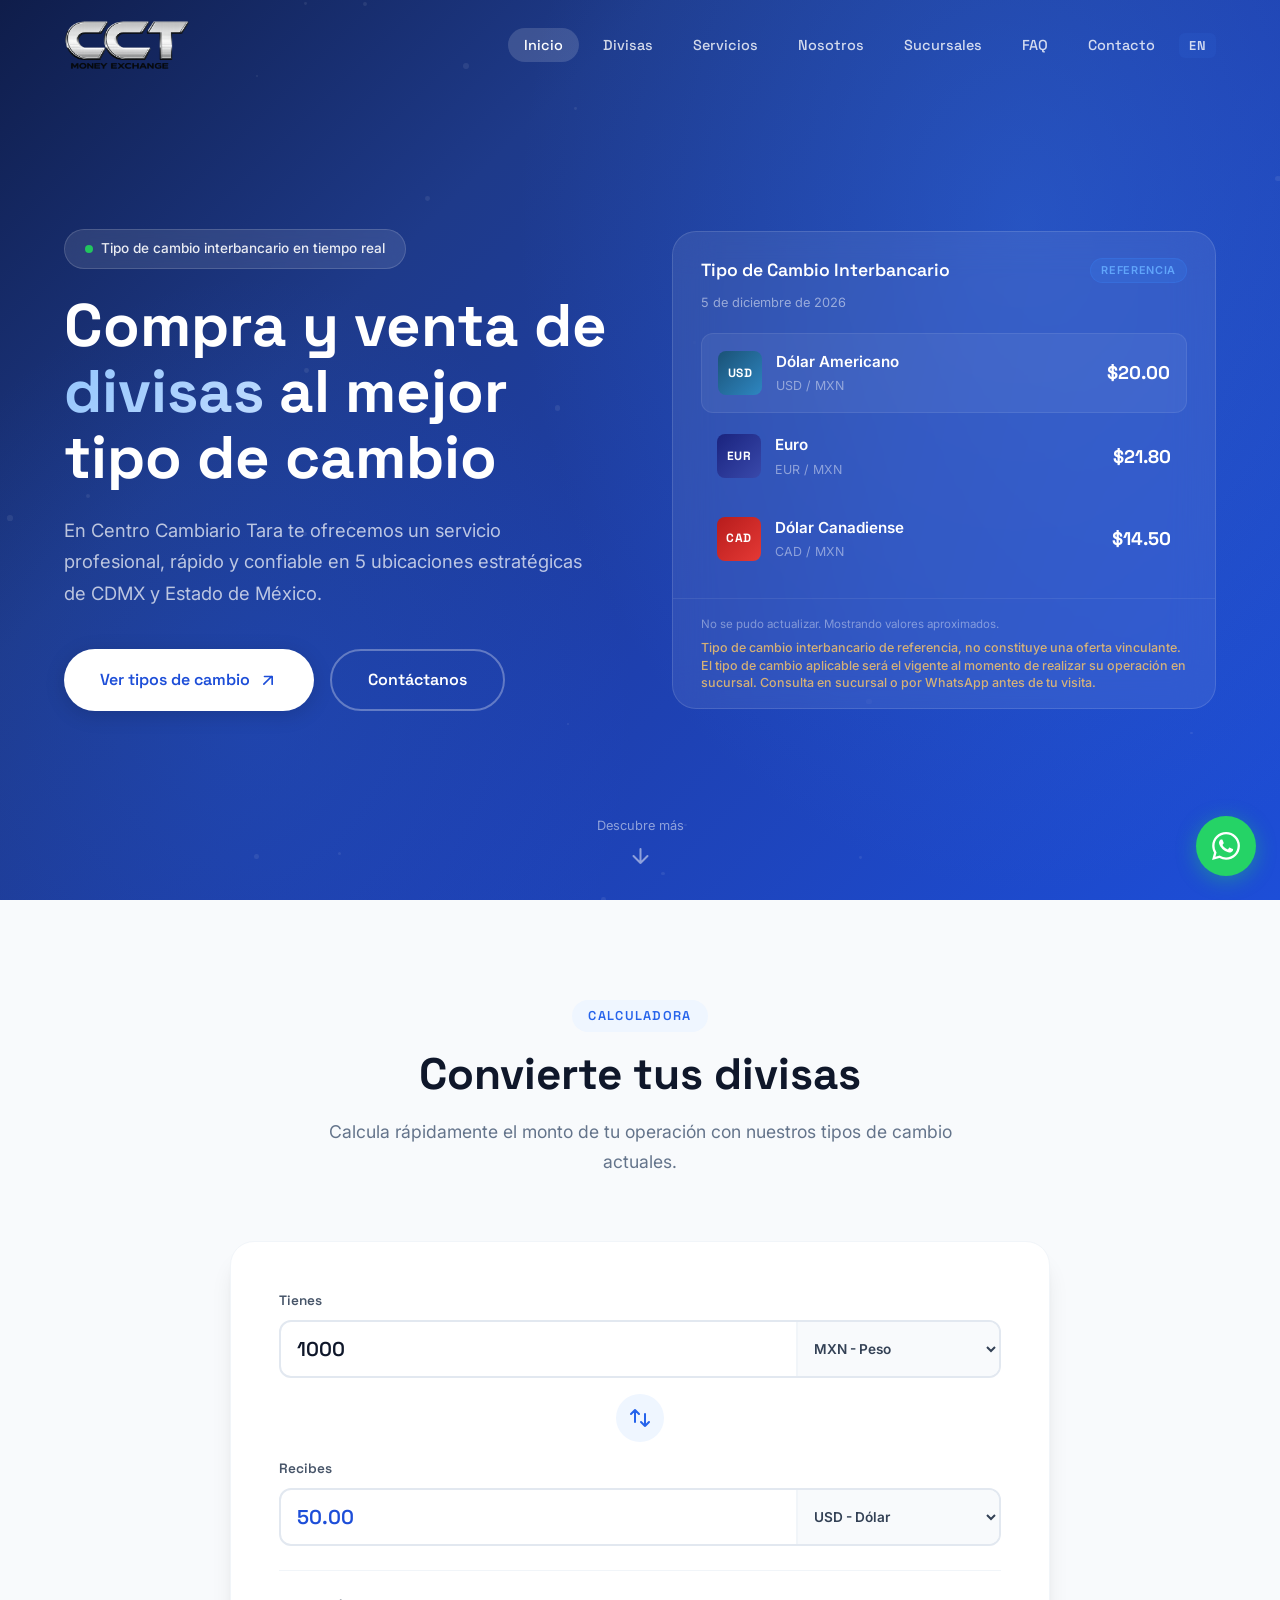
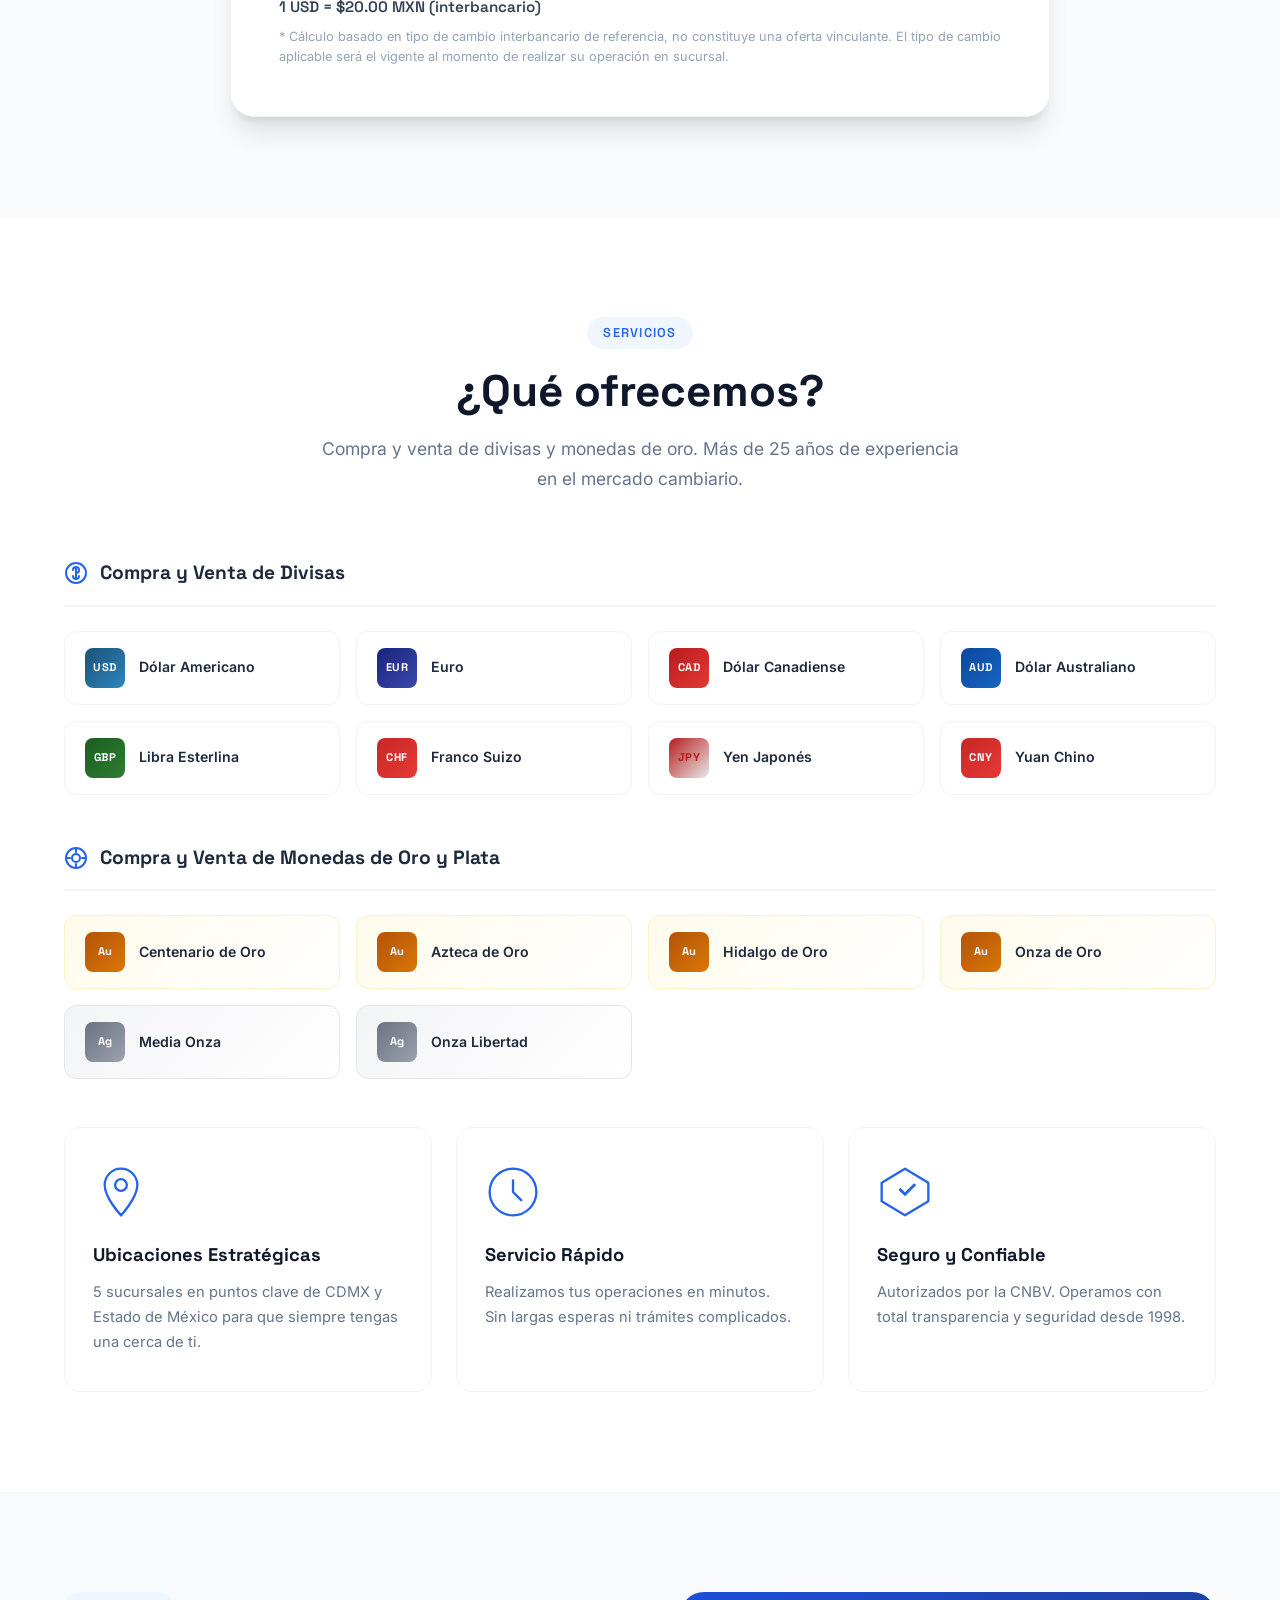
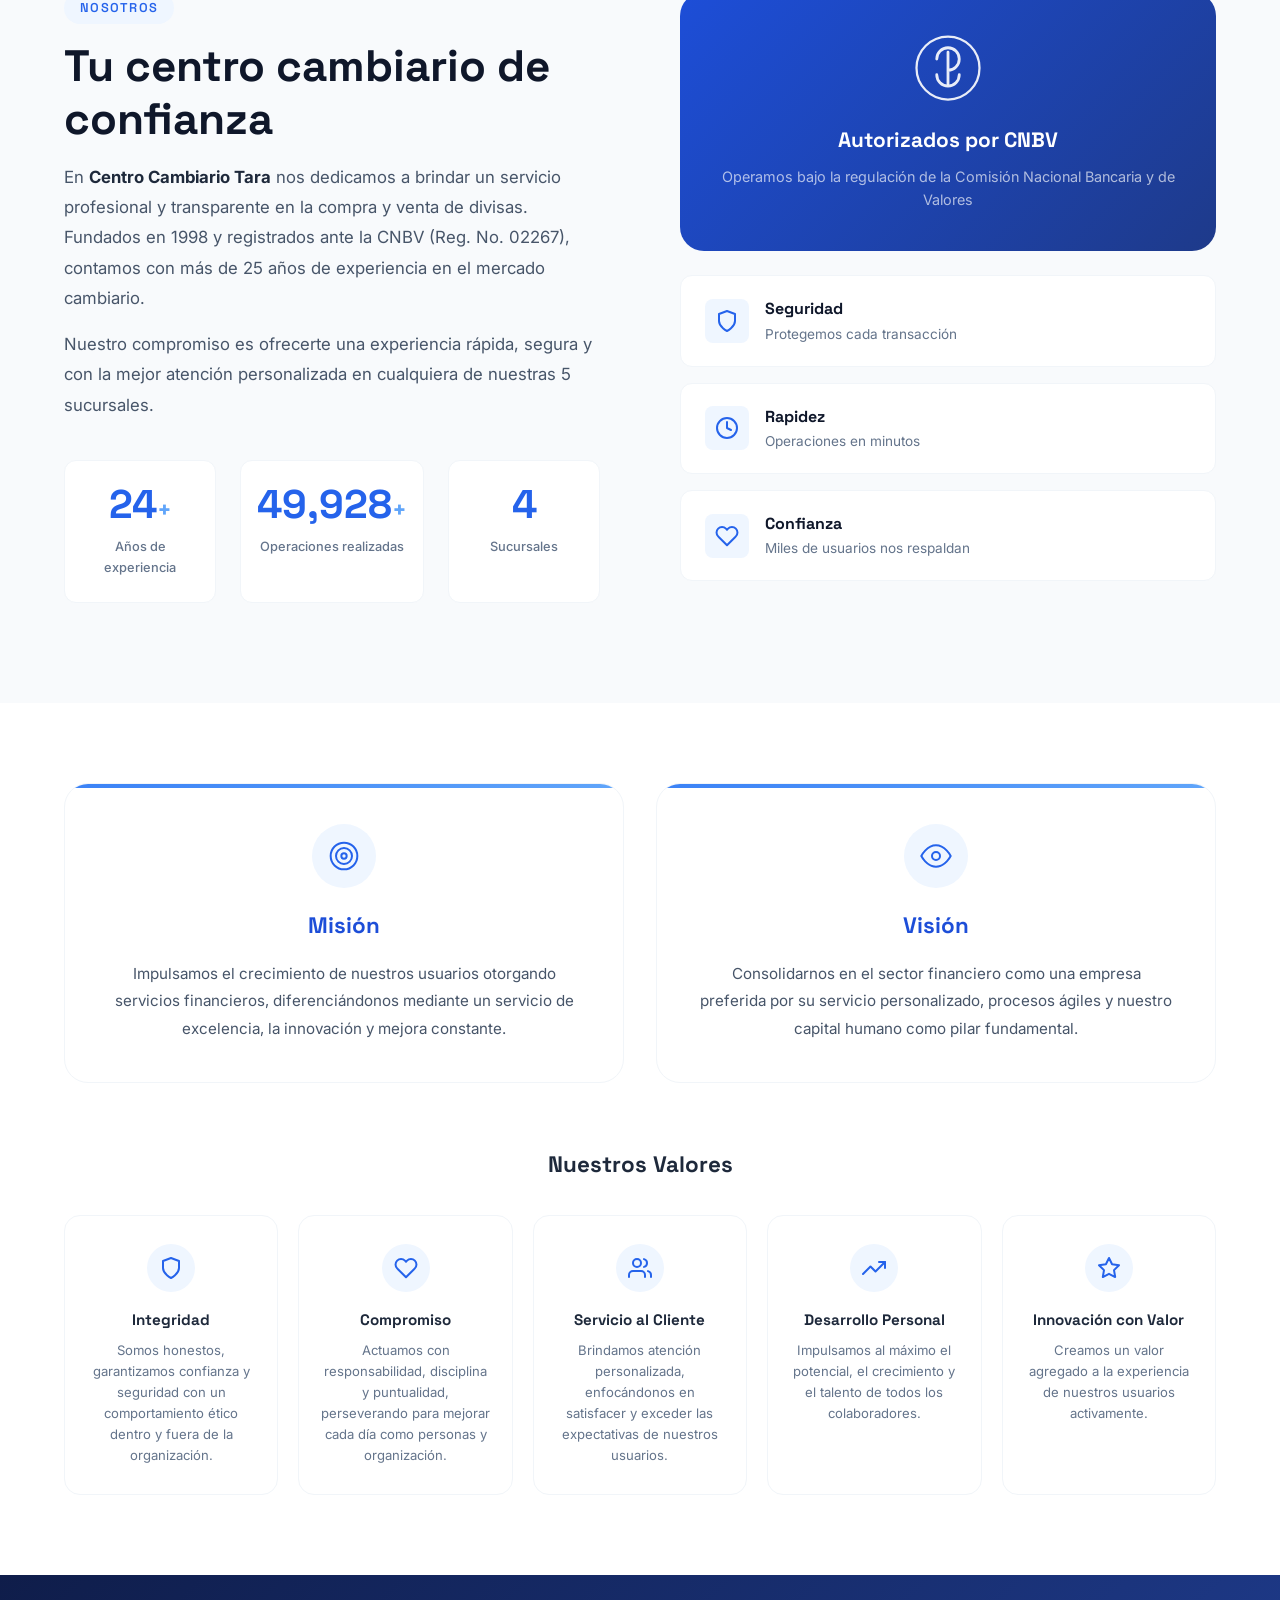
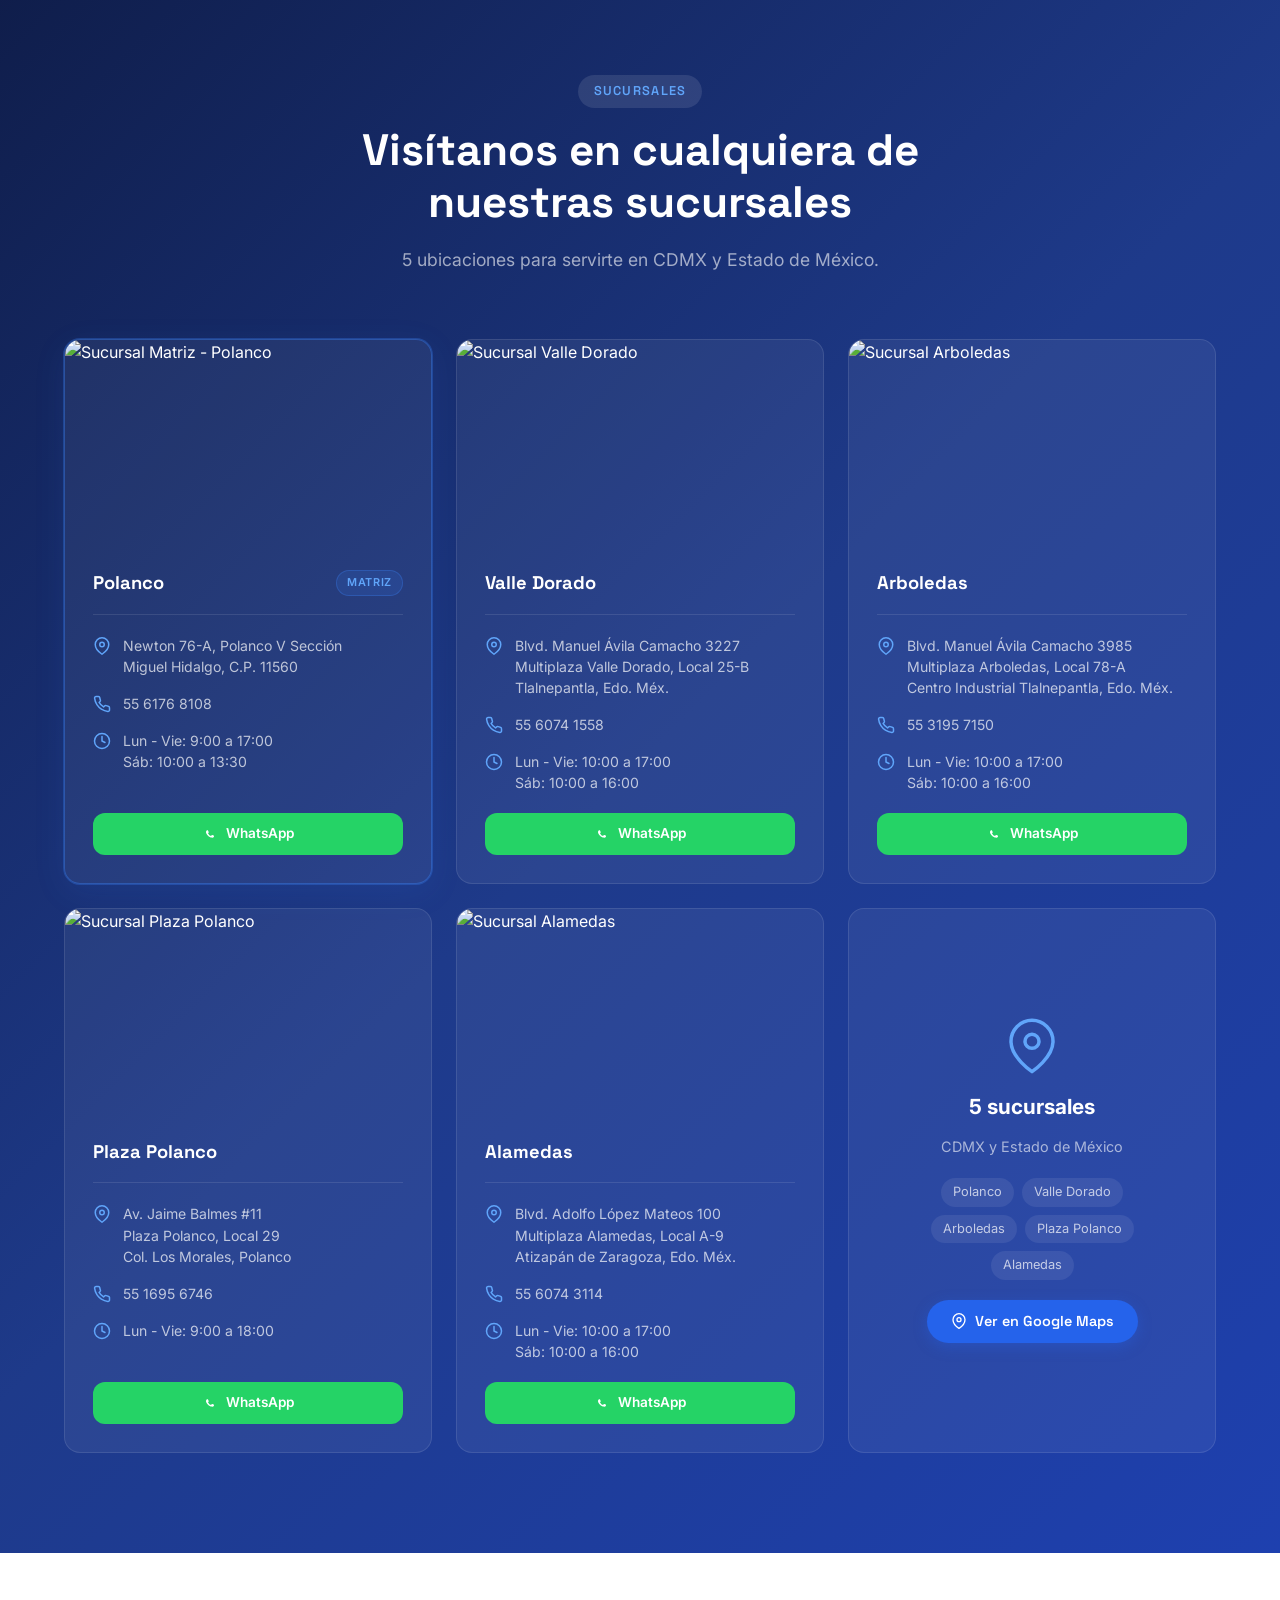
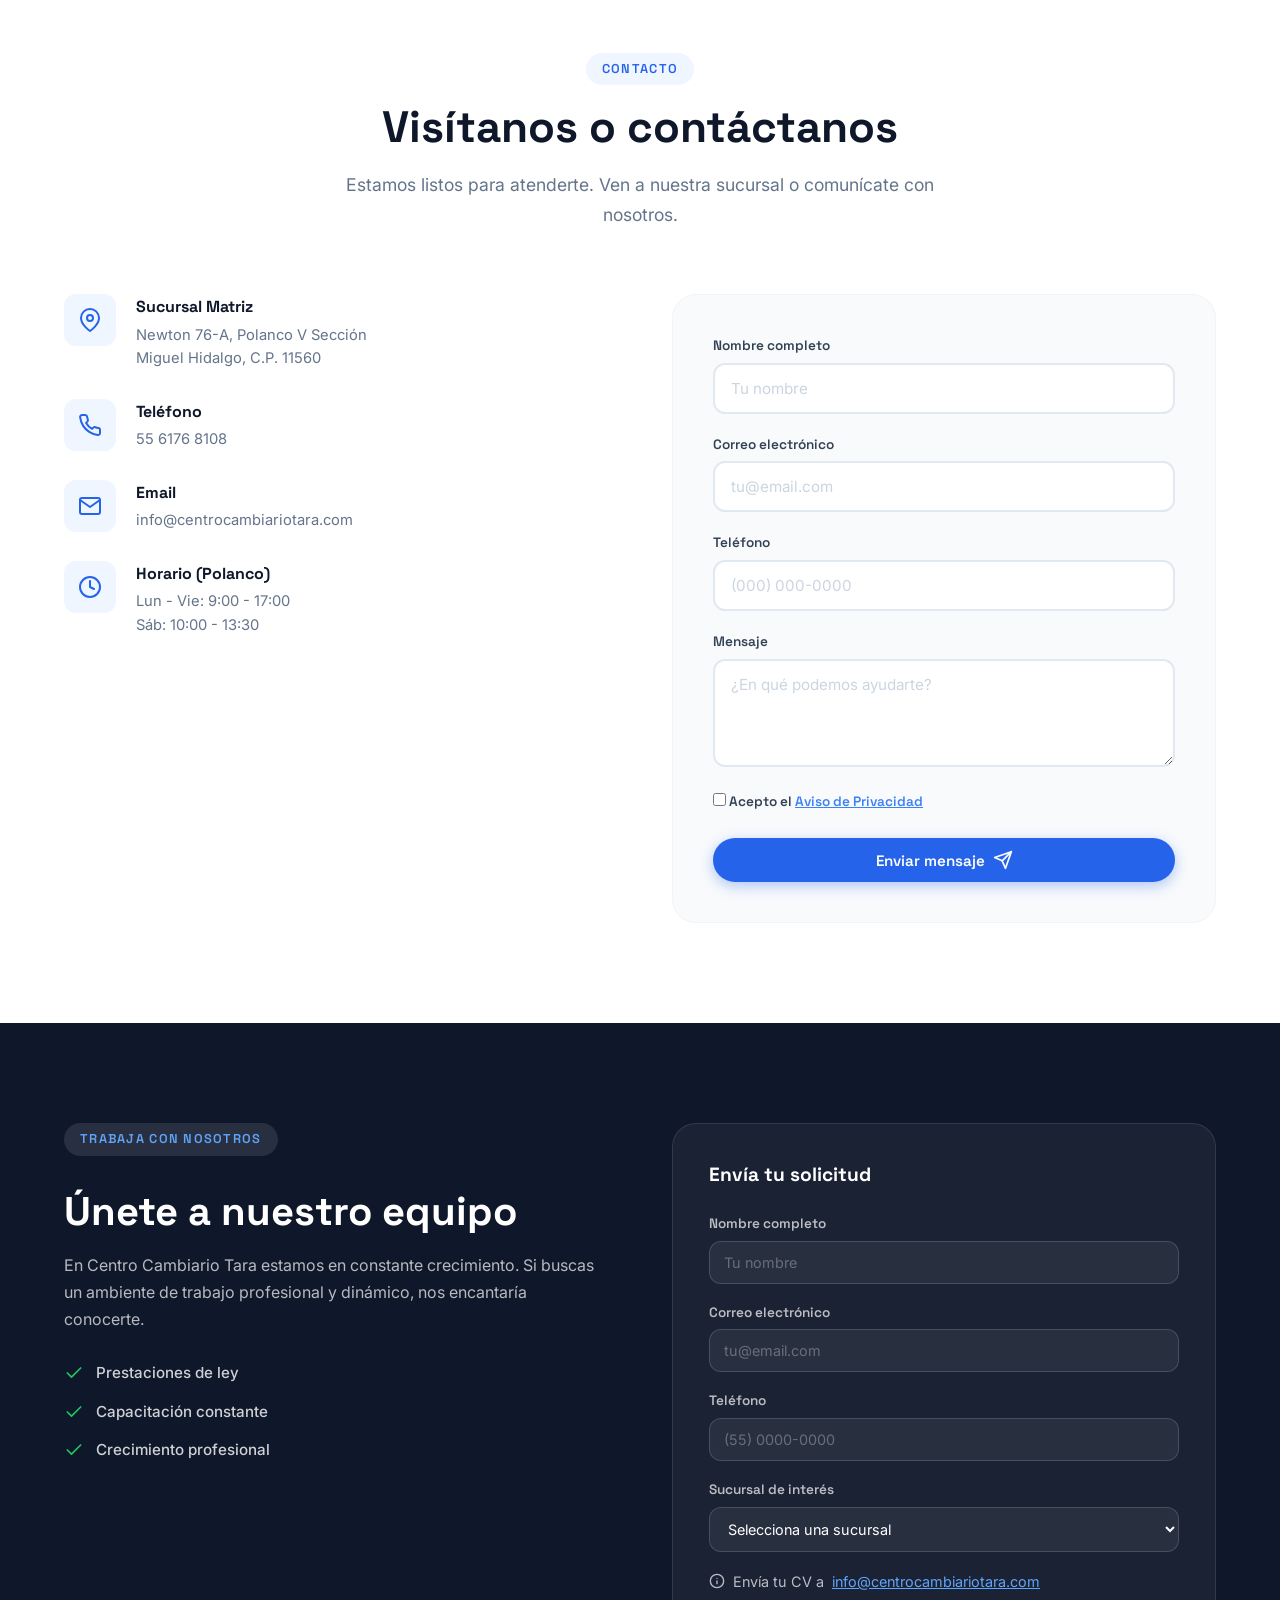
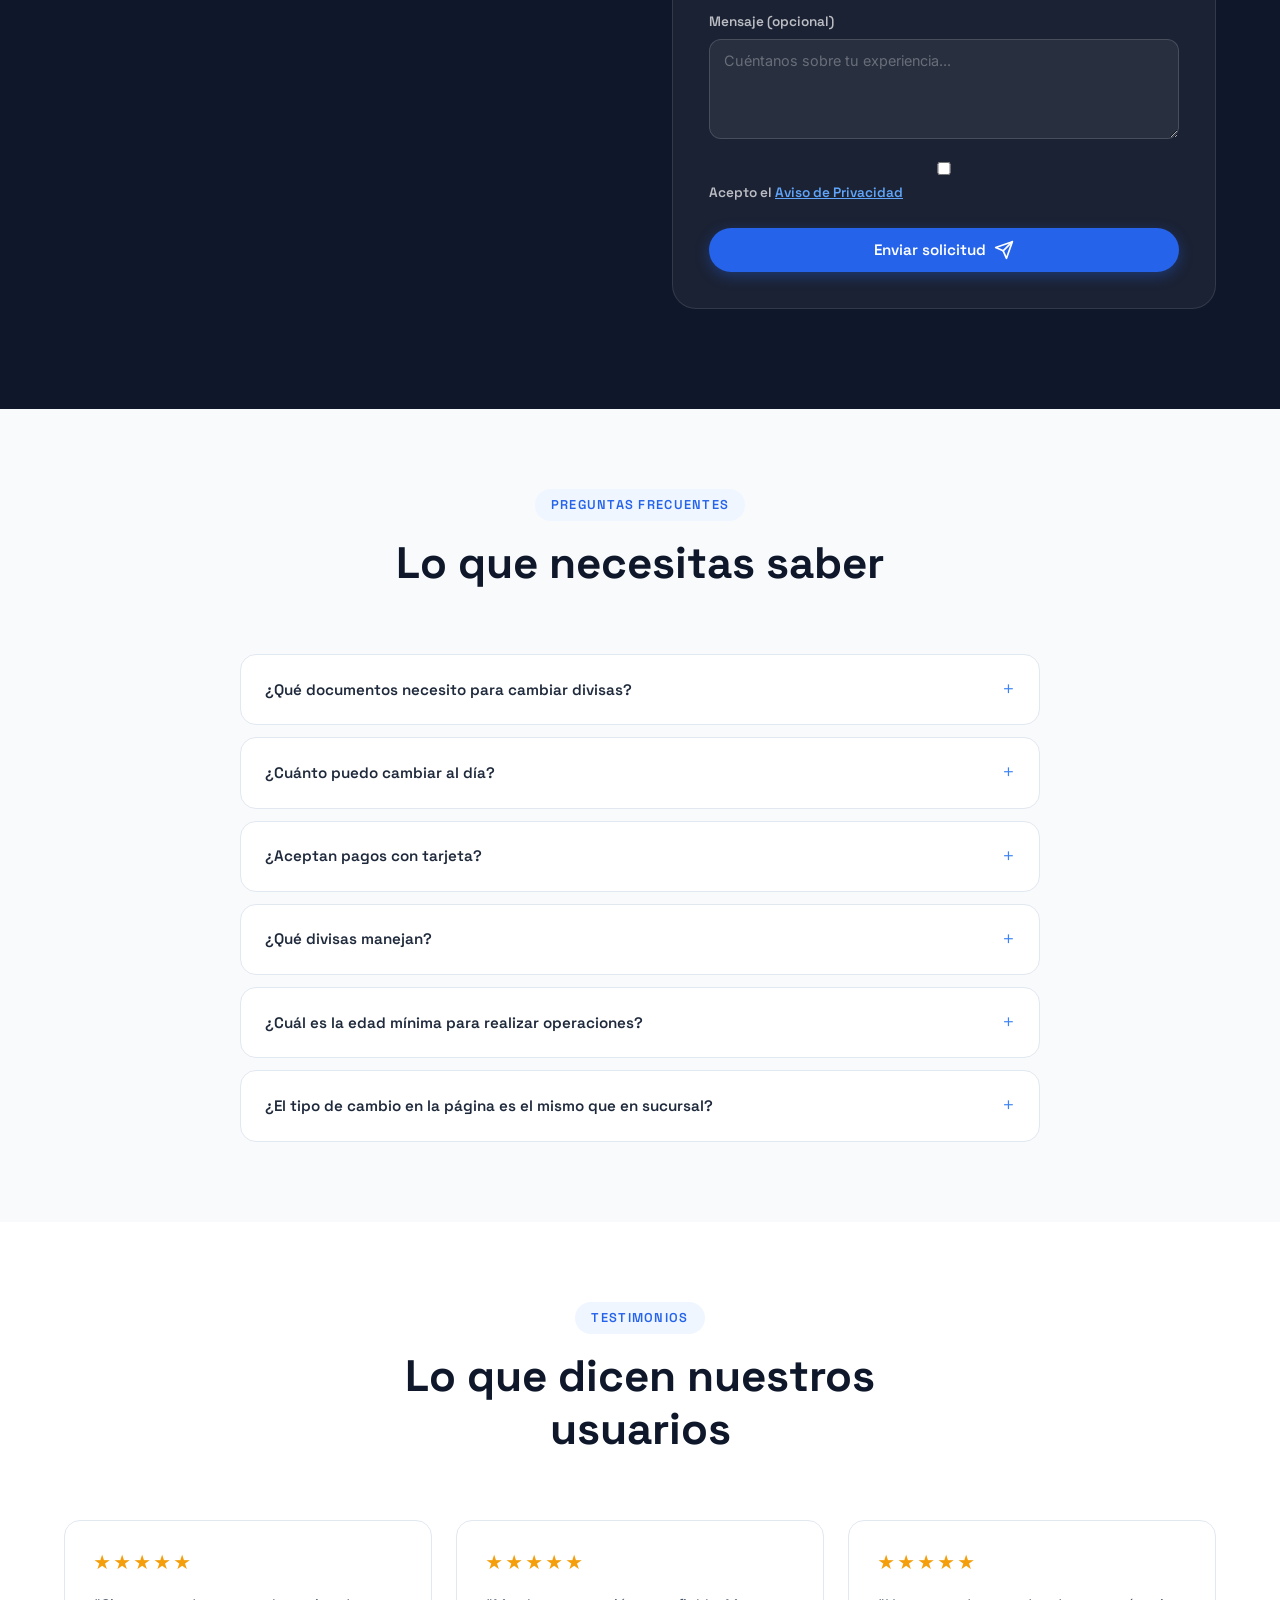
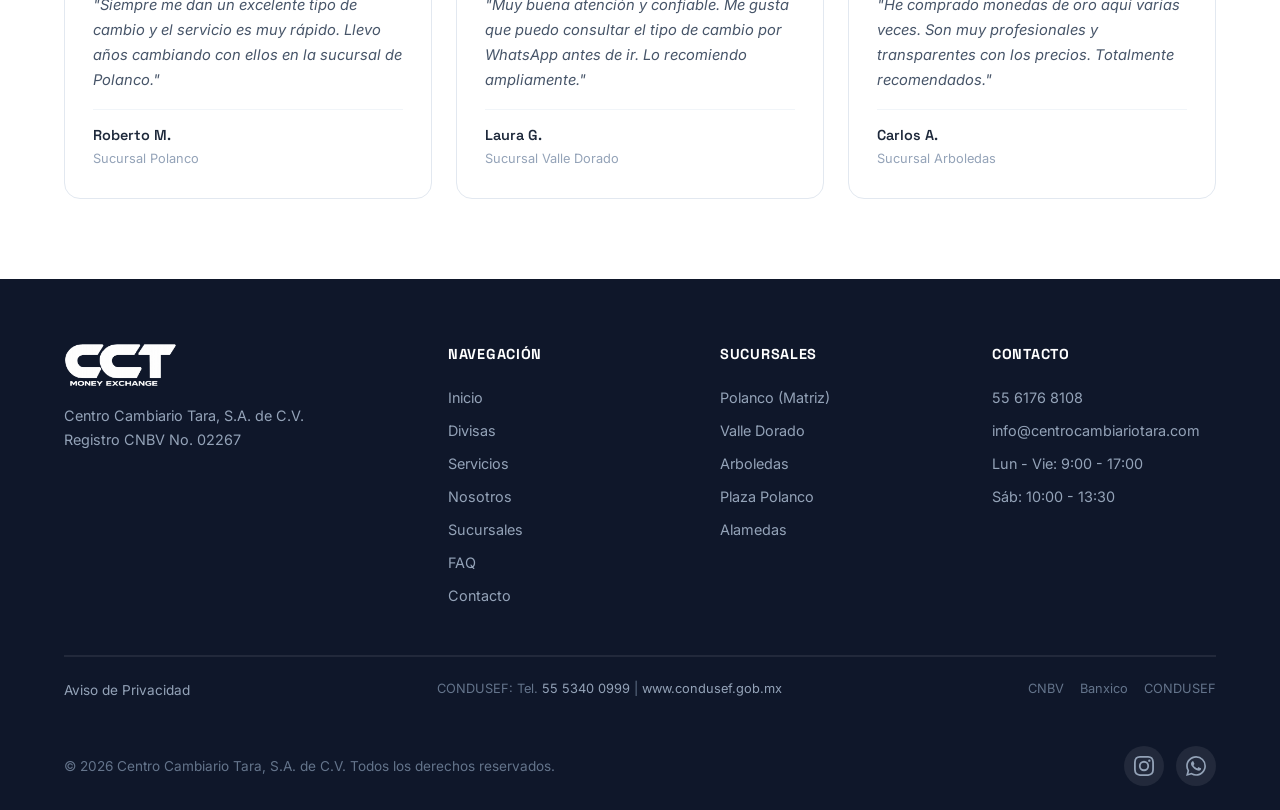
==== index.html @ af0f48fd "Add branch photos to sucursales cards - Add image slot at top of each branch card with hover zoom ef" ====
<!DOCTYPE html>
<html lang="es">
<head>
    <meta charset="UTF-8">
    <meta name="viewport" content="width=device-width, initial-scale=1.0">
    <title>Centro Cambiario Tara | Compra y Venta de Divisas</title>
    <meta name="description" content="Centro Cambiario Tara - Compra y venta de divisas, monedas de oro y plata. 5 sucursales en CDMX y Edo. Méx. Registro CNBV No. 02267.">
    <meta property="og:title" content="Centro Cambiario Tara | Compra y Venta de Divisas">
    <meta property="og:description" content="Tu centro de confianza para compra y venta de divisas, monedas de oro y plata. 5 sucursales en CDMX y Estado de México.">
    <meta property="og:type" content="website">
    <meta property="og:url" content="https://centrocambiariotara.com">
    <meta property="og:image" content="https://centrocambiariotara.com/assets/logo-tara-new.png">
    <meta property="og:locale" content="es_MX">
    <meta name="twitter:card" content="summary">
    <meta name="twitter:title" content="Centro Cambiario Tara | Compra y Venta de Divisas">
    <meta name="twitter:description" content="Tu centro de confianza para compra y venta de divisas, monedas de oro y plata.">
    <link rel="preconnect" href="https://fonts.googleapis.com">
    <link rel="preconnect" href="https://fonts.gstatic.com" crossorigin>
    <link href="https://fonts.googleapis.com/css2?family=Inter:wght@300;400;500;600;700;800;900&family=Space+Grotesk:wght@400;500;600;700&display=swap" rel="stylesheet">
    <link rel="stylesheet" href="css/styles.css">
    <link rel="icon" type="image/png" href="assets/logo-tara-new.png">
    <link rel="apple-touch-icon" href="assets/logo-tara-new.png">
    <!-- Google Analytics -->
    <script async src="https://www.googletagmanager.com/gtag/js?id=TU_GA_ID_AQUI"></script>
    <script>
        window.dataLayer = window.dataLayer || [];
        function gtag(){dataLayer.push(arguments);}
        gtag('js', new Date());
        gtag('config', 'TU_GA_ID_AQUI');
    </script>
    <script type="application/ld+json">
    {
        "@context": "https://schema.org",
        "@type": "FinancialService",
        "name": "Centro Cambiario Tara, S.A. de C.V.",
        "url": "https://centrocambiariotara.com",
        "logo": "https://centrocambiariotara.com/assets/logo-tara-new.png",
        "image": "https://centrocambiariotara.com/assets/logo-tara-new.png",
        "description": "Compra y venta de divisas, monedas de oro y plata. 5 sucursales en CDMX y Estado de México. Registro CNBV No. 02267.",
        "telephone": "+525561768108",
        "email": "info@centrocambiariotara.com",
        "currenciesAccepted": "MXN, USD, EUR, CAD, AUD, GBP, CHF, JPY, CNY",
        "paymentAccepted": "Cash",
        "address": {
            "@type": "PostalAddress",
            "streetAddress": "Newton 76-A, Polanco V Sección",
            "addressLocality": "Miguel Hidalgo",
            "addressRegion": "CDMX",
            "postalCode": "11560",
            "addressCountry": "MX"
        },
        "openingHoursSpecification": [
            {
                "@type": "OpeningHoursSpecification",
                "dayOfWeek": ["Monday","Tuesday","Wednesday","Thursday","Friday"],
                "opens": "09:00",
                "closes": "17:00"
            },
            {
                "@type": "OpeningHoursSpecification",
                "dayOfWeek": "Saturday",
                "opens": "10:00",
                "closes": "13:30"
            }
        ],
        "sameAs": [
            "https://www.instagram.com/centrocambiariotara/"
        ],
        "numberOfEmployees": {
            "@type": "QuantitativeValue",
            "minValue": 10
        },
        "foundingDate": "1998"
    }
    </script>
</head>
<body>
    <!-- Navbar -->
    <nav class="navbar" id="navbar">
        <div class="container navbar__container">
            <a href="#" class="navbar__logo">
                <img src="assets/logo-tara-new.png" alt="Centro Cambiario Tara - CCT Money Exchange" class="navbar__logo-img">
            </a>
            <ul class="navbar__menu" id="navMenu">
                <li><a href="#inicio" class="navbar__link active">Inicio</a></li>
                <li><a href="#divisas" class="navbar__link">Divisas</a></li>
                <li><a href="#servicios" class="navbar__link">Servicios</a></li>
                <li><a href="#nosotros" class="navbar__link">Nosotros</a></li>
                <li><a href="#sucursales" class="navbar__link">Sucursales</a></li>
                <li><a href="#faq" class="navbar__link">FAQ</a></li>
                <li><a href="#contacto" class="navbar__link">Contacto</a></li>
                <li><a href="en/" class="navbar__link navbar__lang">EN</a></li>
            </ul>
            <button class="navbar__toggle" id="navToggle" aria-label="Abrir menú">
                <span></span>
                <span></span>
                <span></span>
            </button>
        </div>
    </nav>

    <!-- Hero Section -->
    <section class="hero" id="inicio">
        <div class="hero__bg">
            <div class="hero__gradient"></div>
            <div class="hero__particles" id="particles"></div>
        </div>
        <div class="container hero__container">
            <div class="hero__content">
                <div class="hero__badge">
                    <span class="hero__badge-dot"></span>
                    Tipo de cambio interbancario en tiempo real
                </div>
                <h1 class="hero__title">
                    Compra y venta de
                    <span class="hero__title-highlight">divisas</span>
                    al mejor tipo de cambio
                </h1>
                <p class="hero__subtitle">
                    En Centro Cambiario Tara te ofrecemos un servicio profesional, rápido y confiable en 5 ubicaciones estratégicas de CDMX y Estado de México.
                </p>
                <div class="hero__actions">
                    <a href="#divisas" class="btn btn--primary btn--lg">
                        Ver tipos de cambio
                        <svg width="20" height="20" viewBox="0 0 24 24" fill="none" stroke="currentColor" stroke-width="2" stroke-linecap="round" stroke-linejoin="round"><path d="M7 17l9.2-9.2M17 17V7.8H7.8"/></svg>
                    </a>
                    <a href="#contacto" class="btn btn--outline btn--lg">Contáctanos</a>
                </div>
            </div>
            <div class="hero__rates">
                <div class="rates-card">
                    <div class="rates-card__header">
                        <div class="rates-card__header-top">
                            <h3 class="rates-card__title">Tipo de Cambio Interbancario</h3>
                            <span class="rates-card__ref-badge">Referencia</span>
                        </div>
                        <span class="rates-card__date" id="currentDate"></span>
                    </div>
                    <div class="rates-card__body">
                        <div class="rate-row rate-row--main">
                            <div class="rate-row__currency">
                                <div class="rate-row__flag rate-row__flag--usd">USD</div>
                                <div class="rate-row__info">
                                    <span class="rate-row__name">Dólar Americano</span>
                                    <span class="rate-row__code">USD / MXN</span>
                                </div>
                            </div>
                            <div class="rate-row__prices">
                                <div class="rate-row__price">
                                    <span class="rate-row__value" id="usdRate">--</span>
                                </div>
                            </div>
                        </div>
                        <div class="rate-row">
                            <div class="rate-row__currency">
                                <div class="rate-row__flag rate-row__flag--eur">EUR</div>
                                <div class="rate-row__info">
                                    <span class="rate-row__name">Euro</span>
                                    <span class="rate-row__code">EUR / MXN</span>
                                </div>
                            </div>
                            <div class="rate-row__prices">
                                <div class="rate-row__price">
                                    <span class="rate-row__value" id="eurRate">--</span>
                                </div>
                            </div>
                        </div>
                        <div class="rate-row">
                            <div class="rate-row__currency">
                                <div class="rate-row__flag rate-row__flag--cad">CAD</div>
                                <div class="rate-row__info">
                                    <span class="rate-row__name">Dólar Canadiense</span>
                                    <span class="rate-row__code">CAD / MXN</span>
                                </div>
                            </div>
                            <div class="rate-row__prices">
                                <div class="rate-row__price">
                                    <span class="rate-row__value" id="cadRate">--</span>
                                </div>
                            </div>
                        </div>
                    </div>
                    <div class="rates-card__footer">
                        <p class="rates-card__update" id="ratesUpdate"></p>
                        <p class="rates-card__disclaimer">Tipo de cambio interbancario de referencia, no constituye una oferta vinculante. El tipo de cambio aplicable será el vigente al momento de realizar su operación en sucursal. Consulta en sucursal o por WhatsApp antes de tu visita.</p>
                    </div>
                </div>
            </div>
        </div>
        <div class="hero__scroll">
            <a href="#divisas" class="scroll-indicator">
                <span>Descubre más</span>
                <svg width="24" height="24" viewBox="0 0 24 24" fill="none" stroke="currentColor" stroke-width="2" stroke-linecap="round" stroke-linejoin="round"><path d="M12 5v14M19 12l-7 7-7-7"/></svg>
            </a>
        </div>
    </section>

    <!-- Currency Calculator Section -->
    <section class="calculator" id="divisas">
        <div class="container">
            <div class="section-header">
                <span class="section-tag">Calculadora</span>
                <h2 class="section-title">Convierte tus divisas</h2>
                <p class="section-subtitle">Calcula rápidamente el monto de tu operación con nuestros tipos de cambio actuales.</p>
            </div>
            <div class="calculator__card">
                <div class="calculator__form">
                    <div class="calculator__field">
                        <label class="calculator__label">Tienes</label>
                        <div class="calculator__input-group">
                            <input type="number" class="calculator__input" id="calcFrom" value="1000" min="0" step="0.01">
                            <select class="calculator__select" id="calcFromCurrency">
                                <option value="USD">USD - Dólar</option>
                                <option value="EUR">EUR - Euro</option>
                                <option value="MXN" selected>MXN - Peso</option>
                                <option value="CAD">CAD - Dólar Canadiense</option>
                            </select>
                        </div>
                    </div>
                    <button class="calculator__swap" id="calcSwap" aria-label="Intercambiar divisas">
                        <svg width="24" height="24" viewBox="0 0 24 24" fill="none" stroke="currentColor" stroke-width="2" stroke-linecap="round" stroke-linejoin="round"><path d="M7 16V4m0 0L3 8m4-4l4 4M17 8v12m0 0l4-4m-4 4l-4-4"/></svg>
                    </button>
                    <div class="calculator__field">
                        <label class="calculator__label">Recibes</label>
                        <div class="calculator__input-group">
                            <input type="text" class="calculator__input calculator__input--result" id="calcTo" readonly>
                            <select class="calculator__select" id="calcToCurrency">
                                <option value="USD" selected>USD - Dólar</option>
                                <option value="EUR">EUR - Euro</option>
                                <option value="MXN">MXN - Peso</option>
                                <option value="CAD">CAD - Dólar Canadiense</option>
                            </select>
                        </div>
                    </div>
                </div>
                <div class="calculator__info">
                    <p class="calculator__rate" id="calcRate">Cargando tipo de cambio...</p>
                    <p class="calculator__disclaimer">* Cálculo basado en tipo de cambio interbancario de referencia, no constituye una oferta vinculante. El tipo de cambio aplicable será el vigente al momento de realizar su operación en sucursal.</p>
                </div>
            </div>
        </div>
    </section>

    <!-- Services Section -->
    <section class="services" id="servicios">
        <div class="container">
            <div class="section-header">
                <span class="section-tag">Servicios</span>
                <h2 class="section-title">¿Qué ofrecemos?</h2>
                <p class="section-subtitle">Compra y venta de divisas y monedas de oro. Más de 25 años de experiencia en el mercado cambiario.</p>
            </div>

            <!-- Divisas -->
            <div class="services__category">
                <h3 class="services__category-title">
                    <svg width="24" height="24" viewBox="0 0 24 24" fill="none" stroke="currentColor" stroke-width="2" stroke-linecap="round" stroke-linejoin="round"><circle cx="12" cy="12" r="10"/><path d="M12 6v12M9 9c0-1.7 1.3-3 3-3s3 1.3 3 3-1.3 3-3 3"/><path d="M9 15c0 1.7 1.3 3 3 3s3-1.3 3-3"/></svg>
                    Compra y Venta de Divisas
                </h3>
                <div class="services__grid services__grid--currencies">
                    <div class="currency-chip">
                        <span class="currency-chip__flag currency-chip__flag--usd">USD</span>
                        <span class="currency-chip__name">Dólar Americano</span>
                    </div>
                    <div class="currency-chip">
                        <span class="currency-chip__flag currency-chip__flag--eur">EUR</span>
                        <span class="currency-chip__name">Euro</span>
                    </div>
                    <div class="currency-chip">
                        <span class="currency-chip__flag currency-chip__flag--cad">CAD</span>
                        <span class="currency-chip__name">Dólar Canadiense</span>
                    </div>
                    <div class="currency-chip">
                        <span class="currency-chip__flag currency-chip__flag--aud">AUD</span>
                        <span class="currency-chip__name">Dólar Australiano</span>
                    </div>
                    <div class="currency-chip">
                        <span class="currency-chip__flag currency-chip__flag--gbp">GBP</span>
                        <span class="currency-chip__name">Libra Esterlina</span>
                    </div>
                    <div class="currency-chip">
                        <span class="currency-chip__flag currency-chip__flag--chf">CHF</span>
                        <span class="currency-chip__name">Franco Suizo</span>
                    </div>
                    <div class="currency-chip">
                        <span class="currency-chip__flag currency-chip__flag--jpy">JPY</span>
                        <span class="currency-chip__name">Yen Japonés</span>
                    </div>
                    <div class="currency-chip">
                        <span class="currency-chip__flag currency-chip__flag--cny">CNY</span>
                        <span class="currency-chip__name">Yuan Chino</span>
                    </div>
                </div>
            </div>

            <!-- Monedas de Oro y Plata -->
            <div class="services__category">
                <h3 class="services__category-title">
                    <svg width="24" height="24" viewBox="0 0 24 24" fill="none" stroke="currentColor" stroke-width="2" stroke-linecap="round" stroke-linejoin="round"><circle cx="12" cy="12" r="10"/><circle cx="12" cy="12" r="4"/><path d="M12 2v4M12 18v4M2 12h4M18 12h4"/></svg>
                    Compra y Venta de Monedas de Oro y Plata
                </h3>
                <div class="services__grid services__grid--currencies">
                    <div class="currency-chip currency-chip--gold">
                        <span class="currency-chip__flag currency-chip__flag--gold">Au</span>
                        <span class="currency-chip__name">Centenario de Oro</span>
                    </div>
                    <div class="currency-chip currency-chip--gold">
                        <span class="currency-chip__flag currency-chip__flag--gold">Au</span>
                        <span class="currency-chip__name">Azteca de Oro</span>
                    </div>
                    <div class="currency-chip currency-chip--gold">
                        <span class="currency-chip__flag currency-chip__flag--gold">Au</span>
                        <span class="currency-chip__name">Hidalgo de Oro</span>
                    </div>
                    <div class="currency-chip currency-chip--gold">
                        <span class="currency-chip__flag currency-chip__flag--gold">Au</span>
                        <span class="currency-chip__name">Onza de Oro</span>
                    </div>
                    <div class="currency-chip currency-chip--silver">
                        <span class="currency-chip__flag currency-chip__flag--silver">Ag</span>
                        <span class="currency-chip__name">Media Onza</span>
                    </div>
                    <div class="currency-chip currency-chip--silver">
                        <span class="currency-chip__flag currency-chip__flag--silver">Ag</span>
                        <span class="currency-chip__name">Onza Libertad</span>
                    </div>
                </div>
            </div>

            <!-- Value Props -->
            <div class="services__grid services__grid--values">
                <div class="service-card">
                    <div class="service-card__icon">
                        <svg viewBox="0 0 48 48" fill="none" xmlns="http://www.w3.org/2000/svg">
                            <path d="M24 4C16.27 4 10 10.27 10 18c0 11 14 26 14 26s14-15 14-26c0-7.73-6.27-14-14-14zm0 19a5 5 0 110-10 5 5 0 010 10z" stroke="currentColor" stroke-width="2" stroke-linejoin="round"/>
                        </svg>
                    </div>
                    <h3 class="service-card__title">Ubicaciones Estratégicas</h3>
                    <p class="service-card__desc">5 sucursales en puntos clave de CDMX y Estado de México para que siempre tengas una cerca de ti.</p>
                </div>
                <div class="service-card">
                    <div class="service-card__icon">
                        <svg viewBox="0 0 48 48" fill="none" xmlns="http://www.w3.org/2000/svg">
                            <path d="M24 44c11.046 0 20-8.954 20-20S35.046 4 24 4 4 12.954 4 24s8.954 20 20 20z" stroke="currentColor" stroke-width="2"/>
                            <path d="M24 14v10l7 7" stroke="currentColor" stroke-width="2" stroke-linecap="round" stroke-linejoin="round"/>
                        </svg>
                    </div>
                    <h3 class="service-card__title">Servicio Rápido</h3>
                    <p class="service-card__desc">Realizamos tus operaciones en minutos. Sin largas esperas ni trámites complicados.</p>
                </div>
                <div class="service-card">
                    <div class="service-card__icon">
                        <svg viewBox="0 0 48 48" fill="none" xmlns="http://www.w3.org/2000/svg">
                            <path d="M24 4L4 16v16l20 12 20-12V16L24 4z" stroke="currentColor" stroke-width="2" stroke-linejoin="round"/>
                            <path d="M20 22l4 4 8-8" stroke="currentColor" stroke-width="2.5" stroke-linecap="round" stroke-linejoin="round"/>
                        </svg>
                    </div>
                    <h3 class="service-card__title">Seguro y Confiable</h3>
                    <p class="service-card__desc">Autorizados por la CNBV. Operamos con total transparencia y seguridad desde 1998.</p>
                </div>
            </div>
        </div>
    </section>

    <!-- About Section (original) -->
    <section class="about" id="nosotros">
        <div class="container">
            <div class="about__grid">
                <div class="about__content">
                    <span class="section-tag">Nosotros</span>
                    <h2 class="section-title section-title--left">Tu centro cambiario de confianza</h2>
                    <p class="about__text">
                        En <strong>Centro Cambiario Tara</strong> nos dedicamos a brindar un servicio profesional y transparente en la compra y venta de divisas. Fundados en 1998 y registrados ante la CNBV (Reg. No. 02267), contamos con más de 25 años de experiencia en el mercado cambiario.
                    </p>
                    <p class="about__text">
                        Nuestro compromiso es ofrecerte una experiencia rápida, segura y con la mejor atención personalizada en cualquiera de nuestras 5 sucursales.
                    </p>
                    <div class="about__stats">
                        <div class="stat">
                            <span class="stat__number" data-count="25">0</span><span class="stat__suffix">+</span>
                            <span class="stat__label">Años de experiencia</span>
                        </div>
                        <div class="stat">
                            <span class="stat__number" data-count="50000">0</span><span class="stat__suffix">+</span>
                            <span class="stat__label">Operaciones realizadas</span>
                        </div>
                        <div class="stat">
                            <span class="stat__number" data-count="5">0</span><span class="stat__suffix"></span>
                            <span class="stat__label">Sucursales</span>
                        </div>
                    </div>
                </div>
                <div class="about__visual">
                    <div class="about__card">
                        <div class="about__card-icon">
                            <svg viewBox="0 0 64 64" fill="none" xmlns="http://www.w3.org/2000/svg">
                                <circle cx="32" cy="32" r="28" stroke="currentColor" stroke-width="2"/>
                                <path d="M32 18v28M22 24c0-5.5 4.5-10 10-10s10 4.5 10 10-4.5 10-10 10" stroke="currentColor" stroke-width="2.5" stroke-linecap="round"/>
                                <path d="M22 38c0 5.5 4.5 10 10 10s10-4.5 10-10" stroke="currentColor" stroke-width="2.5" stroke-linecap="round"/>
                            </svg>
                        </div>
                        <h4>Autorizados por CNBV</h4>
                        <p>Operamos bajo la regulación de la Comisión Nacional Bancaria y de Valores</p>
                    </div>
                    <div class="about__values">
                        <div class="value-item">
                            <div class="value-item__icon">
                                <svg width="24" height="24" viewBox="0 0 24 24" fill="none" stroke="currentColor" stroke-width="2" stroke-linecap="round" stroke-linejoin="round"><path d="M12 22s8-4 8-10V5l-8-3-8 3v7c0 6 8 10 8 10z"/></svg>
                            </div>
                            <div>
                                <h5>Seguridad</h5>
                                <p>Protegemos cada transacción</p>
                            </div>
                        </div>
                        <div class="value-item">
                            <div class="value-item__icon">
                                <svg width="24" height="24" viewBox="0 0 24 24" fill="none" stroke="currentColor" stroke-width="2" stroke-linecap="round" stroke-linejoin="round"><circle cx="12" cy="12" r="10"/><path d="M12 6v6l4 2"/></svg>
                            </div>
                            <div>
                                <h5>Rapidez</h5>
                                <p>Operaciones en minutos</p>
                            </div>
                        </div>
                        <div class="value-item">
                            <div class="value-item__icon">
                                <svg width="24" height="24" viewBox="0 0 24 24" fill="none" stroke="currentColor" stroke-width="2" stroke-linecap="round" stroke-linejoin="round"><path d="M20.84 4.61a5.5 5.5 0 0 0-7.78 0L12 5.67l-1.06-1.06a5.5 5.5 0 0 0-7.78 7.78l1.06 1.06L12 21.23l7.78-7.78 1.06-1.06a5.5 5.5 0 0 0 0-7.78z"/></svg>
                            </div>
                            <div>
                                <h5>Confianza</h5>
                                <p>Miles de usuarios nos respaldan</p>
                            </div>
                        </div>
                    </div>
                </div>
            </div>
        </div>
    </section>

    <!-- Misión, Visión y Valores -->
    <section class="mvv">
        <div class="container">
            <div class="about__mv-grid">
                <div class="about__mv-card">
                    <div class="about__mv-icon">
                        <svg width="32" height="32" viewBox="0 0 24 24" fill="none" stroke="currentColor" stroke-width="1.5" stroke-linecap="round" stroke-linejoin="round"><circle cx="12" cy="12" r="10"/><circle cx="12" cy="12" r="6"/><circle cx="12" cy="12" r="2"/></svg>
                    </div>
                    <h3 class="about__mv-title">Misión</h3>
                    <p class="about__mv-text">Impulsamos el crecimiento de nuestros usuarios otorgando servicios financieros, diferenciándonos mediante un servicio de excelencia, la innovación y mejora constante.</p>
                </div>
                <div class="about__mv-card">
                    <div class="about__mv-icon">
                        <svg width="32" height="32" viewBox="0 0 24 24" fill="none" stroke="currentColor" stroke-width="1.5" stroke-linecap="round" stroke-linejoin="round"><path d="M1 12s4-8 11-8 11 8 11 8-4 8-11 8-11-8-11-8z"/><circle cx="12" cy="12" r="3"/></svg>
                    </div>
                    <h3 class="about__mv-title">Visión</h3>
                    <p class="about__mv-text">Consolidarnos en el sector financiero como una empresa preferida por su servicio personalizado, procesos ágiles y nuestro capital humano como pilar fundamental.</p>
                </div>
            </div>
            <div class="about__valores">
                <h3 class="about__valores-title">Nuestros Valores</h3>
                <div class="about__valores-grid">
                    <div class="valor-card">
                        <div class="valor-card__icon">
                            <svg width="24" height="24" viewBox="0 0 24 24" fill="none" stroke="currentColor" stroke-width="2" stroke-linecap="round" stroke-linejoin="round"><path d="M12 22s8-4 8-10V5l-8-3-8 3v7c0 6 8 10 8 10z"/></svg>
                        </div>
                        <h4 class="valor-card__title">Integridad</h4>
                        <p class="valor-card__desc">Somos honestos, garantizamos confianza y seguridad con un comportamiento ético dentro y fuera de la organización.</p>
                    </div>
                    <div class="valor-card">
                        <div class="valor-card__icon">
                            <svg width="24" height="24" viewBox="0 0 24 24" fill="none" stroke="currentColor" stroke-width="2" stroke-linecap="round" stroke-linejoin="round"><path d="M20.84 4.61a5.5 5.5 0 0 0-7.78 0L12 5.67l-1.06-1.06a5.5 5.5 0 0 0-7.78 7.78l1.06 1.06L12 21.23l7.78-7.78 1.06-1.06a5.5 5.5 0 0 0 0-7.78z"/></svg>
                        </div>
                        <h4 class="valor-card__title">Compromiso</h4>
                        <p class="valor-card__desc">Actuamos con responsabilidad, disciplina y puntualidad, perseverando para mejorar cada día como personas y organización.</p>
                    </div>
                    <div class="valor-card">
                        <div class="valor-card__icon">
                            <svg width="24" height="24" viewBox="0 0 24 24" fill="none" stroke="currentColor" stroke-width="2" stroke-linecap="round" stroke-linejoin="round"><path d="M17 21v-2a4 4 0 0 0-4-4H5a4 4 0 0 0-4 4v2"/><circle cx="9" cy="7" r="4"/><path d="M23 21v-2a4 4 0 0 0-3-3.87"/><path d="M16 3.13a4 4 0 0 1 0 7.75"/></svg>
                        </div>
                        <h4 class="valor-card__title">Servicio al Cliente</h4>
                        <p class="valor-card__desc">Brindamos atención personalizada, enfocándonos en satisfacer y exceder las expectativas de nuestros usuarios.</p>
                    </div>
                    <div class="valor-card">
                        <div class="valor-card__icon">
                            <svg width="24" height="24" viewBox="0 0 24 24" fill="none" stroke="currentColor" stroke-width="2" stroke-linecap="round" stroke-linejoin="round"><polyline points="23 6 13.5 15.5 8.5 10.5 1 18"/><polyline points="17 6 23 6 23 12"/></svg>
                        </div>
                        <h4 class="valor-card__title">Desarrollo Personal</h4>
                        <p class="valor-card__desc">Impulsamos al máximo el potencial, el crecimiento y el talento de todos los colaboradores.</p>
                    </div>
                    <div class="valor-card">
                        <div class="valor-card__icon">
                            <svg width="24" height="24" viewBox="0 0 24 24" fill="none" stroke="currentColor" stroke-width="2" stroke-linecap="round" stroke-linejoin="round"><polygon points="12 2 15.09 8.26 22 9.27 17 14.14 18.18 21.02 12 17.77 5.82 21.02 7 14.14 2 9.27 8.91 8.26 12 2"/></svg>
                        </div>
                        <h4 class="valor-card__title">Innovación con Valor</h4>
                        <p class="valor-card__desc">Creamos un valor agregado a la experiencia de nuestros usuarios activamente.</p>
                    </div>
                </div>
            </div>
        </div>
    </section>

    <!-- Sucursales Section -->
    <section class="branches" id="sucursales">
        <div class="container">
            <div class="section-header">
                <span class="section-tag">Sucursales</span>
                <h2 class="section-title">Visítanos en cualquiera de nuestras sucursales</h2>
                <p class="section-subtitle">5 ubicaciones para servirte en CDMX y Estado de México.</p>
            </div>
            <div class="branches__grid">
                <!-- Polanco -->
                <div class="branch-card branch-card--featured">
                    <div class="branch-card__image">
                        <img src="assets/sucursal-matriz.jpg" alt="Sucursal Matriz - Polanco" loading="lazy">
                    </div>
                    <div class="branch-card__content">
                    <div class="branch-card__header">
                        <h3 class="branch-card__name">Polanco</h3>
                        <span class="branch-card__badge">Matriz</span>
                    </div>
                    <div class="branch-card__body">
                        <div class="branch-card__item">
                            <svg width="18" height="18" viewBox="0 0 24 24" fill="none" stroke="currentColor" stroke-width="2" stroke-linecap="round" stroke-linejoin="round"><path d="M21 10c0 7-9 13-9 13s-9-6-9-13a9 9 0 0118 0z"/><circle cx="12" cy="10" r="3"/></svg>
                            <a href="https://www.google.com/maps/search/Newton+76-A+Polanco+V+Seccion+Miguel+Hidalgo+11560" target="_blank" rel="noopener" class="branch-card__address">Newton 76-A, Polanco V Sección<br>Miguel Hidalgo, C.P. 11560</a>
                        </div>
                        <div class="branch-card__item">
                            <svg width="18" height="18" viewBox="0 0 24 24" fill="none" stroke="currentColor" stroke-width="2" stroke-linecap="round" stroke-linejoin="round"><path d="M22 16.92v3a2 2 0 01-2.18 2 19.79 19.79 0 01-8.63-3.07 19.5 19.5 0 01-6-6 19.79 19.79 0 01-3.07-8.67A2 2 0 014.11 2h3a2 2 0 012 1.72 12.84 12.84 0 00.7 2.81 2 2 0 01-.45 2.11L8.09 9.91a16 16 0 006 6l1.27-1.27a2 2 0 012.11-.45 12.84 12.84 0 002.81.7A2 2 0 0122 16.92z"/></svg>
                            <p><a href="tel:+525561768108" class="branch-card__phone">55 6176 8108</a></p>
                        </div>
                        <div class="branch-card__item">
                            <svg width="18" height="18" viewBox="0 0 24 24" fill="none" stroke="currentColor" stroke-width="2" stroke-linecap="round" stroke-linejoin="round"><circle cx="12" cy="12" r="10"/><path d="M12 6v6l4 2"/></svg>
                            <p>Lun - Vie: 9:00 a 17:00<br>Sáb: 10:00 a 13:30</p>
                        </div>
                    </div>
                    <a href="https://wa.me/525561768108" class="branch-card__wa" target="_blank" rel="noopener">
                        <svg width="16" height="16" viewBox="0 0 24 24" fill="currentColor"><path d="M17.472 14.382c-.297-.149-1.758-.867-2.03-.967-.273-.099-.471-.148-.67.15-.197.297-.767.966-.94 1.164-.173.199-.347.223-.644.075-.297-.15-1.255-.463-2.39-1.475-.883-.788-1.48-1.761-1.653-2.059-.173-.297-.018-.458.13-.606.134-.133.298-.347.446-.52.149-.174.198-.298.298-.497.099-.198.05-.371-.025-.52-.075-.149-.669-1.612-.916-2.207-.242-.579-.487-.5-.669-.51-.173-.008-.371-.01-.57-.01-.198 0-.52.074-.792.372-.272.297-1.04 1.016-1.04 2.479 0 1.462 1.065 2.875 1.213 3.074.149.198 2.096 3.2 5.077 4.487.709.306 1.262.489 1.694.625.712.227 1.36.195 1.871.118.571-.085 1.758-.719 2.006-1.413.248-.694.248-1.289.173-1.413-.074-.124-.272-.198-.57-.347z"/></svg>
                        WhatsApp
                    </a>
                    </div>
                </div>
                <!-- Valle Dorado -->
                <div class="branch-card">
                    <div class="branch-card__image">
                        <img src="assets/sucursal-valle.jpg" alt="Sucursal Valle Dorado" loading="lazy">
                    </div>
                    <div class="branch-card__content">
                    <div class="branch-card__header">
                        <h3 class="branch-card__name">Valle Dorado</h3>
                    </div>
                    <div class="branch-card__body">
                        <div class="branch-card__item">
                            <svg width="18" height="18" viewBox="0 0 24 24" fill="none" stroke="currentColor" stroke-width="2" stroke-linecap="round" stroke-linejoin="round"><path d="M21 10c0 7-9 13-9 13s-9-6-9-13a9 9 0 0118 0z"/><circle cx="12" cy="10" r="3"/></svg>
                            <a href="https://www.google.com/maps/search/Blvd+Manuel+Avila+Camacho+3227+Multiplaza+Valle+Dorado+Tlalnepantla" target="_blank" rel="noopener" class="branch-card__address">Blvd. Manuel Ávila Camacho 3227<br>Multiplaza Valle Dorado, Local 25-B<br>Tlalnepantla, Edo. Méx.</a>
                        </div>
                        <div class="branch-card__item">
                            <svg width="18" height="18" viewBox="0 0 24 24" fill="none" stroke="currentColor" stroke-width="2" stroke-linecap="round" stroke-linejoin="round"><path d="M22 16.92v3a2 2 0 01-2.18 2 19.79 19.79 0 01-8.63-3.07 19.5 19.5 0 01-6-6 19.79 19.79 0 01-3.07-8.67A2 2 0 014.11 2h3a2 2 0 012 1.72 12.84 12.84 0 00.7 2.81 2 2 0 01-.45 2.11L8.09 9.91a16 16 0 006 6l1.27-1.27a2 2 0 012.11-.45 12.84 12.84 0 002.81.7A2 2 0 0122 16.92z"/></svg>
                            <p><a href="tel:+525560741558" class="branch-card__phone">55 6074 1558</a></p>
                        </div>
                        <div class="branch-card__item">
                            <svg width="18" height="18" viewBox="0 0 24 24" fill="none" stroke="currentColor" stroke-width="2" stroke-linecap="round" stroke-linejoin="round"><circle cx="12" cy="12" r="10"/><path d="M12 6v6l4 2"/></svg>
                            <p>Lun - Vie: 10:00 a 17:00<br>Sáb: 10:00 a 16:00</p>
                        </div>
                    </div>
                    <a href="https://wa.me/525560741558" class="branch-card__wa" target="_blank" rel="noopener">
                        <svg width="16" height="16" viewBox="0 0 24 24" fill="currentColor"><path d="M17.472 14.382c-.297-.149-1.758-.867-2.03-.967-.273-.099-.471-.148-.67.15-.197.297-.767.966-.94 1.164-.173.199-.347.223-.644.075-.297-.15-1.255-.463-2.39-1.475-.883-.788-1.48-1.761-1.653-2.059-.173-.297-.018-.458.13-.606.134-.133.298-.347.446-.52.149-.174.198-.298.298-.497.099-.198.05-.371-.025-.52-.075-.149-.669-1.612-.916-2.207-.242-.579-.487-.5-.669-.51-.173-.008-.371-.01-.57-.01-.198 0-.52.074-.792.372-.272.297-1.04 1.016-1.04 2.479 0 1.462 1.065 2.875 1.213 3.074.149.198 2.096 3.2 5.077 4.487.709.306 1.262.489 1.694.625.712.227 1.36.195 1.871.118.571-.085 1.758-.719 2.006-1.413.248-.694.248-1.289.173-1.413-.074-.124-.272-.198-.57-.347z"/></svg>
                        WhatsApp
                    </a>
                    </div>
                </div>
                <!-- Arboledas -->
                <div class="branch-card">
                    <div class="branch-card__image">
                        <img src="assets/sucursal-arboledas.jpg" alt="Sucursal Arboledas" loading="lazy">
                    </div>
                    <div class="branch-card__content">
                    <div class="branch-card__header">
                        <h3 class="branch-card__name">Arboledas</h3>
                    </div>
                    <div class="branch-card__body">
                        <div class="branch-card__item">
                            <svg width="18" height="18" viewBox="0 0 24 24" fill="none" stroke="currentColor" stroke-width="2" stroke-linecap="round" stroke-linejoin="round"><path d="M21 10c0 7-9 13-9 13s-9-6-9-13a9 9 0 0118 0z"/><circle cx="12" cy="10" r="3"/></svg>
                            <a href="https://www.google.com/maps/search/Blvd+Manuel+Avila+Camacho+3985+Multiplaza+Arboledas+Tlalnepantla" target="_blank" rel="noopener" class="branch-card__address">Blvd. Manuel Ávila Camacho 3985<br>Multiplaza Arboledas, Local 78-A<br>Centro Industrial Tlalnepantla, Edo. Méx.</a>
                        </div>
                        <div class="branch-card__item">
                            <svg width="18" height="18" viewBox="0 0 24 24" fill="none" stroke="currentColor" stroke-width="2" stroke-linecap="round" stroke-linejoin="round"><path d="M22 16.92v3a2 2 0 01-2.18 2 19.79 19.79 0 01-8.63-3.07 19.5 19.5 0 01-6-6 19.79 19.79 0 01-3.07-8.67A2 2 0 014.11 2h3a2 2 0 012 1.72 12.84 12.84 0 00.7 2.81 2 2 0 01-.45 2.11L8.09 9.91a16 16 0 006 6l1.27-1.27a2 2 0 012.11-.45 12.84 12.84 0 002.81.7A2 2 0 0122 16.92z"/></svg>
                            <p><a href="tel:+525531957150" class="branch-card__phone">55 3195 7150</a></p>
                        </div>
                        <div class="branch-card__item">
                            <svg width="18" height="18" viewBox="0 0 24 24" fill="none" stroke="currentColor" stroke-width="2" stroke-linecap="round" stroke-linejoin="round"><circle cx="12" cy="12" r="10"/><path d="M12 6v6l4 2"/></svg>
                            <p>Lun - Vie: 10:00 a 17:00<br>Sáb: 10:00 a 16:00</p>
                        </div>
                    </div>
                    <a href="https://wa.me/525531957150" class="branch-card__wa" target="_blank" rel="noopener">
                        <svg width="16" height="16" viewBox="0 0 24 24" fill="currentColor"><path d="M17.472 14.382c-.297-.149-1.758-.867-2.03-.967-.273-.099-.471-.148-.67.15-.197.297-.767.966-.94 1.164-.173.199-.347.223-.644.075-.297-.15-1.255-.463-2.39-1.475-.883-.788-1.48-1.761-1.653-2.059-.173-.297-.018-.458.13-.606.134-.133.298-.347.446-.52.149-.174.198-.298.298-.497.099-.198.05-.371-.025-.52-.075-.149-.669-1.612-.916-2.207-.242-.579-.487-.5-.669-.51-.173-.008-.371-.01-.57-.01-.198 0-.52.074-.792.372-.272.297-1.04 1.016-1.04 2.479 0 1.462 1.065 2.875 1.213 3.074.149.198 2.096 3.2 5.077 4.487.709.306 1.262.489 1.694.625.712.227 1.36.195 1.871.118.571-.085 1.758-.719 2.006-1.413.248-.694.248-1.289.173-1.413-.074-.124-.272-.198-.57-.347z"/></svg>
                        WhatsApp
                    </a>
                    </div>
                </div>
                <!-- Plaza Polanco -->
                <div class="branch-card">
                    <div class="branch-card__image">
                        <img src="assets/sucursal-polanco.jpg" alt="Sucursal Plaza Polanco" loading="lazy">
                    </div>
                    <div class="branch-card__content">
                    <div class="branch-card__header">
                        <h3 class="branch-card__name">Plaza Polanco</h3>
                    </div>
                    <div class="branch-card__body">
                        <div class="branch-card__item">
                            <svg width="18" height="18" viewBox="0 0 24 24" fill="none" stroke="currentColor" stroke-width="2" stroke-linecap="round" stroke-linejoin="round"><path d="M21 10c0 7-9 13-9 13s-9-6-9-13a9 9 0 0118 0z"/><circle cx="12" cy="10" r="3"/></svg>
                            <a href="https://www.google.com/maps/search/Av+Jaime+Balmes+11+Plaza+Polanco+Los+Morales+Polanco" target="_blank" rel="noopener" class="branch-card__address">Av. Jaime Balmes #11<br>Plaza Polanco, Local 29<br>Col. Los Morales, Polanco</a>
                        </div>
                        <div class="branch-card__item">
                            <svg width="18" height="18" viewBox="0 0 24 24" fill="none" stroke="currentColor" stroke-width="2" stroke-linecap="round" stroke-linejoin="round"><path d="M22 16.92v3a2 2 0 01-2.18 2 19.79 19.79 0 01-8.63-3.07 19.5 19.5 0 01-6-6 19.79 19.79 0 01-3.07-8.67A2 2 0 014.11 2h3a2 2 0 012 1.72 12.84 12.84 0 00.7 2.81 2 2 0 01-.45 2.11L8.09 9.91a16 16 0 006 6l1.27-1.27a2 2 0 012.11-.45 12.84 12.84 0 002.81.7A2 2 0 0122 16.92z"/></svg>
                            <p><a href="tel:+525516956746" class="branch-card__phone">55 1695 6746</a></p>
                        </div>
                        <div class="branch-card__item">
                            <svg width="18" height="18" viewBox="0 0 24 24" fill="none" stroke="currentColor" stroke-width="2" stroke-linecap="round" stroke-linejoin="round"><circle cx="12" cy="12" r="10"/><path d="M12 6v6l4 2"/></svg>
                            <p>Lun - Vie: 9:00 a 18:00</p>
                        </div>
                    </div>
                    <a href="https://wa.me/525516956746" class="branch-card__wa" target="_blank" rel="noopener">
                        <svg width="16" height="16" viewBox="0 0 24 24" fill="currentColor"><path d="M17.472 14.382c-.297-.149-1.758-.867-2.03-.967-.273-.099-.471-.148-.67.15-.197.297-.767.966-.94 1.164-.173.199-.347.223-.644.075-.297-.15-1.255-.463-2.39-1.475-.883-.788-1.48-1.761-1.653-2.059-.173-.297-.018-.458.13-.606.134-.133.298-.347.446-.52.149-.174.198-.298.298-.497.099-.198.05-.371-.025-.52-.075-.149-.669-1.612-.916-2.207-.242-.579-.487-.5-.669-.51-.173-.008-.371-.01-.57-.01-.198 0-.52.074-.792.372-.272.297-1.04 1.016-1.04 2.479 0 1.462 1.065 2.875 1.213 3.074.149.198 2.096 3.2 5.077 4.487.709.306 1.262.489 1.694.625.712.227 1.36.195 1.871.118.571-.085 1.758-.719 2.006-1.413.248-.694.248-1.289.173-1.413-.074-.124-.272-.198-.57-.347z"/></svg>
                        WhatsApp
                    </a>
                    </div>
                </div>
                <!-- Alamedas -->
                <div class="branch-card">
                    <div class="branch-card__image">
                        <img src="assets/sucursal-alamedas.jpg" alt="Sucursal Alamedas" loading="lazy">
                    </div>
                    <div class="branch-card__content">
                    <div class="branch-card__header">
                        <h3 class="branch-card__name">Alamedas</h3>
                    </div>
                    <div class="branch-card__body">
                        <div class="branch-card__item">
                            <svg width="18" height="18" viewBox="0 0 24 24" fill="none" stroke="currentColor" stroke-width="2" stroke-linecap="round" stroke-linejoin="round"><path d="M21 10c0 7-9 13-9 13s-9-6-9-13a9 9 0 0118 0z"/><circle cx="12" cy="10" r="3"/></svg>
                            <a href="https://www.google.com/maps/search/Blvd+Adolfo+Lopez+Mateos+100+Multiplaza+Alamedas+Atizapan+de+Zaragoza" target="_blank" rel="noopener" class="branch-card__address">Blvd. Adolfo López Mateos 100<br>Multiplaza Alamedas, Local A-9<br>Atizapán de Zaragoza, Edo. Méx.</a>
                        </div>
                        <div class="branch-card__item">
                            <svg width="18" height="18" viewBox="0 0 24 24" fill="none" stroke="currentColor" stroke-width="2" stroke-linecap="round" stroke-linejoin="round"><path d="M22 16.92v3a2 2 0 01-2.18 2 19.79 19.79 0 01-8.63-3.07 19.5 19.5 0 01-6-6 19.79 19.79 0 01-3.07-8.67A2 2 0 014.11 2h3a2 2 0 012 1.72 12.84 12.84 0 00.7 2.81 2 2 0 01-.45 2.11L8.09 9.91a16 16 0 006 6l1.27-1.27a2 2 0 012.11-.45 12.84 12.84 0 002.81.7A2 2 0 0122 16.92z"/></svg>
                            <p><a href="tel:+525560743114" class="branch-card__phone">55 6074 3114</a></p>
                        </div>
                        <div class="branch-card__item">
                            <svg width="18" height="18" viewBox="0 0 24 24" fill="none" stroke="currentColor" stroke-width="2" stroke-linecap="round" stroke-linejoin="round"><circle cx="12" cy="12" r="10"/><path d="M12 6v6l4 2"/></svg>
                            <p>Lun - Vie: 10:00 a 17:00<br>Sáb: 10:00 a 16:00</p>
                        </div>
                    </div>
                    <a href="https://wa.me/525560743114" class="branch-card__wa" target="_blank" rel="noopener">
                        <svg width="16" height="16" viewBox="0 0 24 24" fill="currentColor"><path d="M17.472 14.382c-.297-.149-1.758-.867-2.03-.967-.273-.099-.471-.148-.67.15-.197.297-.767.966-.94 1.164-.173.199-.347.223-.644.075-.297-.15-1.255-.463-2.39-1.475-.883-.788-1.48-1.761-1.653-2.059-.173-.297-.018-.458.13-.606.134-.133.298-.347.446-.52.149-.174.198-.298.298-.497.099-.198.05-.371-.025-.52-.075-.149-.669-1.612-.916-2.207-.242-.579-.487-.5-.669-.51-.173-.008-.371-.01-.57-.01-.198 0-.52.074-.792.372-.272.297-1.04 1.016-1.04 2.479 0 1.462 1.065 2.875 1.213 3.074.149.198 2.096 3.2 5.077 4.487.709.306 1.262.489 1.694.625.712.227 1.36.195 1.871.118.571-.085 1.758-.719 2.006-1.413.248-.694.248-1.289.173-1.413-.074-.124-.272-.198-.57-.347z"/></svg>
                        WhatsApp
                    </a>
                    </div>
                </div>
                <!-- Mapa -->
                <div class="branch-card branch-card--map">
                    <div class="branch-card__map-content">
                        <svg width="56" height="56" viewBox="0 0 24 24" fill="none" stroke="#60a5fa" stroke-width="1.5" stroke-linecap="round" stroke-linejoin="round"><path d="M21 10c0 7-9 13-9 13s-9-6-9-13a9 9 0 0118 0z"/><circle cx="12" cy="10" r="3"/></svg>
                        <h3 class="branch-card__map-title">5 sucursales</h3>
                        <p class="branch-card__map-text">CDMX y Estado de México</p>
                        <div class="branch-card__map-locations">
                            <span>Polanco</span>
                            <span>Valle Dorado</span>
                            <span>Arboledas</span>
                            <span>Plaza Polanco</span>
                            <span>Alamedas</span>
                        </div>
                        <a href="https://www.google.com/maps/search/Centro+Cambiario+Tara" target="_blank" rel="noopener" class="btn btn--primary btn--sm">
                            <svg width="16" height="16" viewBox="0 0 24 24" fill="none" stroke="currentColor" stroke-width="2" stroke-linecap="round" stroke-linejoin="round"><path d="M21 10c0 7-9 13-9 13s-9-6-9-13a9 9 0 0118 0z"/><circle cx="12" cy="10" r="3"/></svg>
                            Ver en Google Maps
                        </a>
                    </div>
                </div>
            </div>
        </div>
    </section>

    <!-- Contact Section -->
    <section class="contact" id="contacto">
        <div class="container">
            <div class="section-header">
                <span class="section-tag">Contacto</span>
                <h2 class="section-title">Visítanos o contáctanos</h2>
                <p class="section-subtitle">Estamos listos para atenderte. Ven a nuestra sucursal o comunícate con nosotros.</p>
            </div>
            <div class="contact__grid">
                <div class="contact__info">
                    <div class="contact-item">
                        <div class="contact-item__icon">
                            <svg width="24" height="24" viewBox="0 0 24 24" fill="none" stroke="currentColor" stroke-width="2" stroke-linecap="round" stroke-linejoin="round"><path d="M21 10c0 7-9 13-9 13s-9-6-9-13a9 9 0 0118 0z"/><circle cx="12" cy="10" r="3"/></svg>
                        </div>
                        <div>
                            <h4>Sucursal Matriz</h4>
                            <p>Newton 76-A, Polanco V Sección<br>Miguel Hidalgo, C.P. 11560</p>
                        </div>
                    </div>
                    <div class="contact-item">
                        <div class="contact-item__icon">
                            <svg width="24" height="24" viewBox="0 0 24 24" fill="none" stroke="currentColor" stroke-width="2" stroke-linecap="round" stroke-linejoin="round"><path d="M22 16.92v3a2 2 0 01-2.18 2 19.79 19.79 0 01-8.63-3.07 19.5 19.5 0 01-6-6 19.79 19.79 0 01-3.07-8.67A2 2 0 014.11 2h3a2 2 0 012 1.72 12.84 12.84 0 00.7 2.81 2 2 0 01-.45 2.11L8.09 9.91a16 16 0 006 6l1.27-1.27a2 2 0 012.11-.45 12.84 12.84 0 002.81.7A2 2 0 0122 16.92z"/></svg>
                        </div>
                        <div>
                            <h4>Teléfono</h4>
                            <p>55 6176 8108</p>
                        </div>
                    </div>
                    <div class="contact-item">
                        <div class="contact-item__icon">
                            <svg width="24" height="24" viewBox="0 0 24 24" fill="none" stroke="currentColor" stroke-width="2" stroke-linecap="round" stroke-linejoin="round"><path d="M4 4h16c1.1 0 2 .9 2 2v12c0 1.1-.9 2-2 2H4c-1.1 0-2-.9-2-2V6c0-1.1.9-2 2-2z"/><polyline points="22,6 12,13 2,6"/></svg>
                        </div>
                        <div>
                            <h4>Email</h4>
                            <p>info@centrocambiariotara.com</p>
                        </div>
                    </div>
                    <div class="contact-item">
                        <div class="contact-item__icon">
                            <svg width="24" height="24" viewBox="0 0 24 24" fill="none" stroke="currentColor" stroke-width="2" stroke-linecap="round" stroke-linejoin="round"><circle cx="12" cy="12" r="10"/><path d="M12 6v6l4 2"/></svg>
                        </div>
                        <div>
                            <h4>Horario (Polanco)</h4>
                            <p>Lun - Vie: 9:00 - 17:00</p>
                            <p>Sáb: 10:00 - 13:30</p>
                        </div>
                    </div>
                </div>
                <div class="contact__form-wrapper">
                    <form class="contact__form" id="contactForm">
                        <input type="hidden" name="access_key" value="5191f2c3-c937-4dfe-9d03-3ea390d42032">
                        <input type="hidden" name="subject" value="Nuevo mensaje - Centro Cambiario Tara">
                        <input type="hidden" name="from_name" value="Centro Cambiario Tara Web">
                        <input type="checkbox" name="botcheck" style="display: none;">
                        <div class="form-group">
                            <label for="name">Nombre completo</label>
                            <input type="text" id="name" name="name" required placeholder="Tu nombre">
                        </div>
                        <div class="form-group">
                            <label for="email">Correo electrónico</label>
                            <input type="email" id="email" name="email" required placeholder="tu@email.com">
                        </div>
                        <div class="form-group">
                            <label for="phone">Teléfono</label>
                            <input type="tel" id="phone" name="phone" placeholder="(000) 000-0000">
                        </div>
                        <div class="form-group">
                            <label for="message">Mensaje</label>
                            <textarea id="message" name="message" rows="4" required placeholder="¿En qué podemos ayudarte?"></textarea>
                        </div>
                        <div class="form-group form-group--checkbox">
                            <label class="checkbox-label">
                                <input type="checkbox" name="privacy" required>
                                <span>Acepto el <a href="https://avisoprivacidadcc.com/cc-tara" target="_blank" rel="noopener">Aviso de Privacidad</a></span>
                            </label>
                        </div>
                        <button type="submit" class="btn btn--primary btn--full">
                            Enviar mensaje
                            <svg width="20" height="20" viewBox="0 0 24 24" fill="none" stroke="currentColor" stroke-width="2" stroke-linecap="round" stroke-linejoin="round"><line x1="22" y1="2" x2="11" y2="13"/><polygon points="22 2 15 22 11 13 2 9 22 2"/></svg>
                        </button>
                    </form>
                </div>
            </div>
        </div>
    </section>

    <!-- Trabaja con Nosotros Section -->
    <section class="careers" id="careers">
        <div class="container">
            <div class="careers__inner">
                <div class="careers__content">
                    <span class="section-tag">Trabaja con nosotros</span>
                    <h2 class="careers__title">Únete a nuestro equipo</h2>
                    <p class="careers__text">
                        En Centro Cambiario Tara estamos en constante crecimiento. Si buscas un ambiente de trabajo profesional y dinámico, nos encantaría conocerte.
                    </p>
                    <ul class="careers__perks">
                        <li>
                            <svg width="20" height="20" viewBox="0 0 24 24" fill="none" stroke="currentColor" stroke-width="2" stroke-linecap="round" stroke-linejoin="round"><path d="M20 6L9 17l-5-5"/></svg>
                            Prestaciones de ley
                        </li>
                        <li>
                            <svg width="20" height="20" viewBox="0 0 24 24" fill="none" stroke="currentColor" stroke-width="2" stroke-linecap="round" stroke-linejoin="round"><path d="M20 6L9 17l-5-5"/></svg>
                            Capacitación constante
                        </li>
                        <li>
                            <svg width="20" height="20" viewBox="0 0 24 24" fill="none" stroke="currentColor" stroke-width="2" stroke-linecap="round" stroke-linejoin="round"><path d="M20 6L9 17l-5-5"/></svg>
                            Crecimiento profesional
                        </li>
                    </ul>
                </div>
                <div class="careers__form-wrapper">
                    <form class="careers__form" id="careersForm">
                        <input type="hidden" name="access_key" value="5191f2c3-c937-4dfe-9d03-3ea390d42032">
                        <input type="hidden" name="subject" value="Nueva solicitud de empleo - Centro Cambiario Tara">
                        <input type="hidden" name="from_name" value="Centro Cambiario Tara Empleo">
                        <input type="checkbox" name="botcheck" style="display: none;">
                        <h3 class="careers__form-title">Envía tu solicitud</h3>
                        <div class="form-group">
                            <label for="careerName">Nombre completo</label>
                            <input type="text" id="careerName" name="name" required placeholder="Tu nombre">
                        </div>
                        <div class="form-group">
                            <label for="careerEmail">Correo electrónico</label>
                            <input type="email" id="careerEmail" name="email" required placeholder="tu@email.com">
                        </div>
                        <div class="form-group">
                            <label for="careerPhone">Teléfono</label>
                            <input type="tel" id="careerPhone" name="phone" required placeholder="(55) 0000-0000">
                        </div>
                        <div class="form-group">
                            <label for="careerBranch">Sucursal de interés</label>
                            <select id="careerBranch" name="branch">
                                <option value="">Selecciona una sucursal</option>
                                <option value="polanco">Polanco</option>
                                <option value="valle-dorado">Valle Dorado</option>
                                <option value="arboledas">Arboledas</option>
                                <option value="plaza-polanco">Plaza Polanco</option>
                                <option value="alamedas">Alamedas</option>
                            </select>
                        </div>
                        <div class="form-group">
                            <p class="careers__cv-note">
                                <svg width="16" height="16" viewBox="0 0 24 24" fill="none" stroke="currentColor" stroke-width="2" stroke-linecap="round" stroke-linejoin="round"><circle cx="12" cy="12" r="10"/><line x1="12" y1="16" x2="12" y2="12"/><line x1="12" y1="8" x2="12.01" y2="8"/></svg>
                                Envía tu CV a <a href="mailto:info@centrocambiariotara.com?subject=CV%20-%20Solicitud%20de%20empleo">info@centrocambiariotara.com</a>
                            </p>
                        </div>
                        <div class="form-group">
                            <label for="careerMessage">Mensaje (opcional)</label>
                            <textarea id="careerMessage" name="message" rows="3" placeholder="Cuéntanos sobre tu experiencia..."></textarea>
                        </div>
                        <div class="form-group form-group--checkbox">
                            <label class="checkbox-label">
                                <input type="checkbox" name="privacy" required>
                                <span>Acepto el <a href="https://avisoprivacidadcc.com/cc-tara" target="_blank" rel="noopener">Aviso de Privacidad</a></span>
                            </label>
                        </div>
                        <button type="submit" class="btn btn--primary btn--full">
                            Enviar solicitud
                            <svg width="20" height="20" viewBox="0 0 24 24" fill="none" stroke="currentColor" stroke-width="2" stroke-linecap="round" stroke-linejoin="round"><line x1="22" y1="2" x2="11" y2="13"/><polygon points="22 2 15 22 11 13 2 9 22 2"/></svg>
                        </button>
                    </form>
                </div>
            </div>
        </div>
    </section>

    <!-- FAQ Section -->
    <section class="faq" id="faq">
        <div class="container">
            <div class="section-header">
                <span class="section-tag">Preguntas frecuentes</span>
                <h2 class="section-title">Lo que necesitas saber</h2>
            </div>
            <div class="faq__grid">
                <details class="faq__item">
                    <summary class="faq__question">¿Qué documentos necesito para cambiar divisas?</summary>
                    <div class="faq__answer">
                        <p>Depende del monto de la operación:</p>
                        <ul>
                            <li><strong>Menos de $999 USD (o equivalente):</strong> No se requiere identificación.</li>
                            <li><strong>De $1,000 a $4,999 USD:</strong> Identificación oficial vigente con fotografía (INE, pasaporte o cédula profesional).</li>
                            <li><strong>De $5,000 a $10,000 USD:</strong> Identificación oficial, comprobante de domicilio reciente y cuestionario sobre origen de los recursos.</li>
                        </ul>
                    </div>
                </details>
                <details class="faq__item">
                    <summary class="faq__question">¿Cuánto puedo cambiar al día?</summary>
                    <div class="faq__answer">
                        <p>El límite diario es de <strong>$10,000 USD</strong> (o su equivalente en otras divisas) por persona. El límite mensual es de <strong>$100,000 USD</strong> o equivalente, conforme a la regulación vigente.</p>
                    </div>
                </details>
                <details class="faq__item">
                    <summary class="faq__question">¿Aceptan pagos con tarjeta?</summary>
                    <div class="faq__answer">
                        <p>No. Por regulación, los centros cambiarios realizamos operaciones exclusivamente en <strong>efectivo</strong>. No se aceptan tarjetas de crédito, débito ni transferencias electrónicas.</p>
                    </div>
                </details>
                <details class="faq__item">
                    <summary class="faq__question">¿Qué divisas manejan?</summary>
                    <div class="faq__answer">
                        <p>Compramos y vendemos: Dólar Americano (USD), Euro (EUR), Dólar Canadiense (CAD), Dólar Australiano (AUD), Libra Esterlina (GBP), Franco Suizo (CHF), Yen Japonés (JPY) y Yuan Chino (CNY). También compramos y vendemos monedas de oro y plata.</p>
                    </div>
                </details>
                <details class="faq__item">
                    <summary class="faq__question">¿Cuál es la edad mínima para realizar operaciones?</summary>
                    <div class="faq__answer">
                        <p>Debes ser <strong>mayor de 18 años</strong> y presentar identificación oficial vigente para montos que lo requieran.</p>
                    </div>
                </details>
                <details class="faq__item">
                    <summary class="faq__question">¿El tipo de cambio en la página es el mismo que en sucursal?</summary>
                    <div class="faq__answer">
                        <p>El tipo de cambio mostrado en nuestra página es el <strong>interbancario de referencia</strong> y no constituye una oferta vinculante. El tipo de cambio aplicable será el vigente al momento de realizar tu operación en sucursal. Te recomendamos consultar vía WhatsApp antes de tu visita.</p>
                    </div>
                </details>
            </div>
        </div>
    </section>

    <!-- Testimonios Section -->
    <section class="testimonials" id="testimonios">
        <div class="container">
            <div class="section-header">
                <span class="section-tag">Testimonios</span>
                <h2 class="section-title">Lo que dicen nuestros usuarios</h2>
            </div>
            <div class="testimonials__grid">
                <div class="testimonial-card">
                    <div class="testimonial-card__stars">
                        <span>&#9733;</span><span>&#9733;</span><span>&#9733;</span><span>&#9733;</span><span>&#9733;</span>
                    </div>
                    <p class="testimonial-card__text">"Siempre me dan un excelente tipo de cambio y el servicio es muy rápido. Llevo años cambiando con ellos en la sucursal de Polanco."</p>
                    <div class="testimonial-card__author">
                        <span class="testimonial-card__name">Roberto M.</span>
                        <span class="testimonial-card__branch">Sucursal Polanco</span>
                    </div>
                </div>
                <div class="testimonial-card">
                    <div class="testimonial-card__stars">
                        <span>&#9733;</span><span>&#9733;</span><span>&#9733;</span><span>&#9733;</span><span>&#9733;</span>
                    </div>
                    <p class="testimonial-card__text">"Muy buena atención y confiable. Me gusta que puedo consultar el tipo de cambio por WhatsApp antes de ir. Lo recomiendo ampliamente."</p>
                    <div class="testimonial-card__author">
                        <span class="testimonial-card__name">Laura G.</span>
                        <span class="testimonial-card__branch">Sucursal Valle Dorado</span>
                    </div>
                </div>
                <div class="testimonial-card">
                    <div class="testimonial-card__stars">
                        <span>&#9733;</span><span>&#9733;</span><span>&#9733;</span><span>&#9733;</span><span>&#9733;</span>
                    </div>
                    <p class="testimonial-card__text">"He comprado monedas de oro aquí varias veces. Son muy profesionales y transparentes con los precios. Totalmente recomendados."</p>
                    <div class="testimonial-card__author">
                        <span class="testimonial-card__name">Carlos A.</span>
                        <span class="testimonial-card__branch">Sucursal Arboledas</span>
                    </div>
                </div>
            </div>
        </div>
    </section>

    <!-- Footer -->
    <footer class="footer">
        <div class="container">
            <div class="footer__top">
                <div class="footer__brand">
                    <a href="#" class="navbar__logo">
                        <img src="assets/logo-tara-new.png" alt="Centro Cambiario Tara - CCT Money Exchange" class="navbar__logo-img navbar__logo-img--footer">
                    </a>
                    <p class="footer__desc">Centro Cambiario Tara, S.A. de C.V.<br>Registro CNBV No. 02267</p>
                </div>
                <div class="footer__links">
                    <h4>Navegación</h4>
                    <ul>
                        <li><a href="#inicio">Inicio</a></li>
                        <li><a href="#divisas">Divisas</a></li>
                        <li><a href="#servicios">Servicios</a></li>
                        <li><a href="#nosotros">Nosotros</a></li>
                        <li><a href="#sucursales">Sucursales</a></li>
                        <li><a href="#faq">FAQ</a></li>
                        <li><a href="#contacto">Contacto</a></li>
                    </ul>
                </div>
                <div class="footer__links">
                    <h4>Sucursales</h4>
                    <ul>
                        <li>Polanco (Matriz)</li>
                        <li>Valle Dorado</li>
                        <li>Arboledas</li>
                        <li>Plaza Polanco</li>
                        <li>Alamedas</li>
                    </ul>
                </div>
                <div class="footer__links">
                    <h4>Contacto</h4>
                    <ul>
                        <li><a href="tel:+525561768108">55 6176 8108</a></li>
                        <li><a href="mailto:info@centrocambiariotara.com">info@centrocambiariotara.com</a></li>
                        <li>Lun - Vie: 9:00 - 17:00</li>
                        <li>Sáb: 10:00 - 13:30</li>
                    </ul>
                </div>
            </div>
            <div class="footer__legal">
                <div class="footer__legal-links">
                    <a href="https://avisoprivacidadcc.com/cc-tara" target="_blank" rel="noopener">Aviso de Privacidad</a>
                </div>
                <div class="footer__condusef">
                    <p>CONDUSEF: Tel. <a href="tel:+525553400999">55 5340 0999</a> | <a href="https://www.condusef.gob.mx" target="_blank" rel="noopener">www.condusef.gob.mx</a></p>
                </div>
                <div class="footer__regulatory">
                    <a href="https://www.cnbv.gob.mx" target="_blank" rel="noopener">CNBV</a>
                    <a href="https://www.banxico.org.mx" target="_blank" rel="noopener">Banxico</a>
                    <a href="https://www.condusef.gob.mx" target="_blank" rel="noopener">CONDUSEF</a>
                </div>
            </div>
            <div class="footer__bottom">
                <p>&copy; <span id="year"></span> Centro Cambiario Tara, S.A. de C.V. Todos los derechos reservados.</p>
                <div class="footer__social">
                    <a href="https://www.instagram.com/centrocambiariotara/" aria-label="Instagram" class="social-link" target="_blank" rel="noopener">
                        <svg width="20" height="20" viewBox="0 0 24 24" fill="currentColor"><path d="M12 2.163c3.204 0 3.584.012 4.85.07 3.252.148 4.771 1.691 4.919 4.919.058 1.265.069 1.645.069 4.849 0 3.205-.012 3.584-.069 4.849-.149 3.225-1.664 4.771-4.919 4.919-1.266.058-1.644.07-4.85.07-3.204 0-3.584-.012-4.849-.07-3.26-.149-4.771-1.699-4.919-4.92-.058-1.265-.07-1.644-.07-4.849 0-3.204.013-3.583.07-4.849.149-3.227 1.664-4.771 4.919-4.919 1.266-.057 1.645-.069 4.849-.069zM12 0C8.741 0 8.333.014 7.053.072 2.695.272.273 2.69.073 7.052.014 8.333 0 8.741 0 12c0 3.259.014 3.668.072 4.948.2 4.358 2.618 6.78 6.98 6.98C8.333 23.986 8.741 24 12 24c3.259 0 3.668-.014 4.948-.072 4.354-.2 6.782-2.618 6.979-6.98.059-1.28.073-1.689.073-4.948 0-3.259-.014-3.667-.072-4.947-.196-4.354-2.617-6.78-6.979-6.98C15.668.014 15.259 0 12 0zm0 5.838a6.162 6.162 0 100 12.324 6.162 6.162 0 000-12.324zM12 16a4 4 0 110-8 4 4 0 010 8zm6.406-11.845a1.44 1.44 0 100 2.881 1.44 1.44 0 000-2.881z"/></svg>
                    </a>
                    <a href="https://wa.me/525561768108" aria-label="WhatsApp" class="social-link" target="_blank" rel="noopener">
                        <svg width="20" height="20" viewBox="0 0 24 24" fill="currentColor"><path d="M17.472 14.382c-.297-.149-1.758-.867-2.03-.967-.273-.099-.471-.148-.67.15-.197.297-.767.966-.94 1.164-.173.199-.347.223-.644.075-.297-.15-1.255-.463-2.39-1.475-.883-.788-1.48-1.761-1.653-2.059-.173-.297-.018-.458.13-.606.134-.133.298-.347.446-.52.149-.174.198-.298.298-.497.099-.198.05-.371-.025-.52-.075-.149-.669-1.612-.916-2.207-.242-.579-.487-.5-.669-.51-.173-.008-.371-.01-.57-.01-.198 0-.52.074-.792.372-.272.297-1.04 1.016-1.04 2.479 0 1.462 1.065 2.875 1.213 3.074.149.198 2.096 3.2 5.077 4.487.709.306 1.262.489 1.694.625.712.227 1.36.195 1.871.118.571-.085 1.758-.719 2.006-1.413.248-.694.248-1.289.173-1.413-.074-.124-.272-.198-.57-.347m-5.421 7.403h-.004a9.87 9.87 0 01-5.031-1.378l-.361-.214-3.741.982.998-3.648-.235-.374a9.86 9.86 0 01-1.51-5.26c.001-5.45 4.436-9.884 9.888-9.884 2.64 0 5.122 1.03 6.988 2.898a9.825 9.825 0 012.893 6.994c-.003 5.45-4.437 9.884-9.885 9.884m8.413-18.297A11.815 11.815 0 0012.05 0C5.495 0 .16 5.335.157 11.892c0 2.096.547 4.142 1.588 5.945L.057 24l6.305-1.654a11.882 11.882 0 005.683 1.448h.005c6.554 0 11.89-5.335 11.893-11.893a11.821 11.821 0 00-3.48-8.413z"/></svg>
                    </a>
                </div>
            </div>
        </div>
    </footer>

    <!-- WhatsApp Float Button -->
    <a href="https://wa.me/525561768108" class="whatsapp-float" aria-label="Contáctanos por WhatsApp" target="_blank" rel="noopener">
        <svg width="28" height="28" viewBox="0 0 24 24" fill="currentColor"><path d="M17.472 14.382c-.297-.149-1.758-.867-2.03-.967-.273-.099-.471-.148-.67.15-.197.297-.767.966-.94 1.164-.173.199-.347.223-.644.075-.297-.15-1.255-.463-2.39-1.475-.883-.788-1.48-1.761-1.653-2.059-.173-.297-.018-.458.13-.606.134-.133.298-.347.446-.52.149-.174.198-.298.298-.497.099-.198.05-.371-.025-.52-.075-.149-.669-1.612-.916-2.207-.242-.579-.487-.5-.669-.51-.173-.008-.371-.01-.57-.01-.198 0-.52.074-.792.372-.272.297-1.04 1.016-1.04 2.479 0 1.462 1.065 2.875 1.213 3.074.149.198 2.096 3.2 5.077 4.487.709.306 1.262.489 1.694.625.712.227 1.36.195 1.871.118.571-.085 1.758-.719 2.006-1.413.248-.694.248-1.289.173-1.413-.074-.124-.272-.198-.57-.347m-5.421 7.403h-.004a9.87 9.87 0 01-5.031-1.378l-.361-.214-3.741.982.998-3.648-.235-.374a9.86 9.86 0 01-1.51-5.26c.001-5.45 4.436-9.884 9.888-9.884 2.64 0 5.122 1.03 6.988 2.898a9.825 9.825 0 012.893 6.994c-.003 5.45-4.437 9.884-9.885 9.884m8.413-18.297A11.815 11.815 0 0012.05 0C5.495 0 .16 5.335.157 11.892c0 2.096.547 4.142 1.588 5.945L.057 24l6.305-1.654a11.882 11.882 0 005.683 1.448h.005c6.554 0 11.89-5.335 11.893-11.893a11.821 11.821 0 00-3.48-8.413z"/></svg>
    </a>

    <script src="js/main.js"></script>
</body>
</html>
---- css/styles.css ----
/* ============================================
   Centro Cambiario Tara - Styles
   ============================================ */

/* --- CSS Custom Properties --- */
:root {
    --primary-50: #eff6ff;
    --primary-100: #dbeafe;
    --primary-200: #bfdbfe;
    --primary-300: #93c5fd;
    --primary-400: #60a5fa;
    --primary-500: #3b82f6;
    --primary-600: #2563eb;
    --primary-700: #1d4ed8;
    --primary-800: #1e40af;
    --primary-900: #1e3a8a;
    --primary-950: #0f1d4a;

    --gold-400: #facc15;
    --gold-500: #eab308;

    --gray-50: #f8fafc;
    --gray-100: #f1f5f9;
    --gray-200: #e2e8f0;
    --gray-300: #cbd5e1;
    --gray-400: #94a3b8;
    --gray-500: #64748b;
    --gray-600: #475569;
    --gray-700: #334155;
    --gray-800: #1e293b;
    --gray-900: #0f172a;

    --green-500: #22c55e;
    --red-500: #ef4444;

    --radius-sm: 8px;
    --radius-md: 12px;
    --radius-lg: 16px;
    --radius-xl: 24px;
    --radius-full: 9999px;

    --shadow-sm: 0 1px 2px rgba(0, 0, 0, 0.05);
    --shadow-md: 0 4px 6px -1px rgba(0, 0, 0, 0.1), 0 2px 4px -2px rgba(0, 0, 0, 0.1);
    --shadow-lg: 0 10px 15px -3px rgba(0, 0, 0, 0.1), 0 4px 6px -4px rgba(0, 0, 0, 0.1);
    --shadow-xl: 0 20px 25px -5px rgba(0, 0, 0, 0.1), 0 8px 10px -6px rgba(0, 0, 0, 0.1);
    --shadow-2xl: 0 25px 50px -12px rgba(0, 0, 0, 0.25);
    --shadow-glow: 0 0 40px rgba(59, 130, 246, 0.15);

    --transition-fast: 150ms ease;
    --transition-base: 250ms ease;
    --transition-slow: 400ms ease;

    --font-sans: 'Inter', -apple-system, BlinkMacSystemFont, 'Segoe UI', sans-serif;
    --font-display: 'Space Grotesk', 'Inter', sans-serif;
}

/* --- Reset & Base --- */
*, *::before, *::after {
    margin: 0;
    padding: 0;
    box-sizing: border-box;
}

html {
    scroll-behavior: smooth;
    -webkit-text-size-adjust: 100%;
}

body {
    font-family: var(--font-sans);
    font-size: 16px;
    line-height: 1.6;
    color: var(--gray-800);
    background-color: #fff;
    overflow-x: hidden;
    -webkit-font-smoothing: antialiased;
    -moz-osx-font-smoothing: grayscale;
}

a {
    text-decoration: none;
    color: inherit;
    transition: color var(--transition-fast);
}

img {
    max-width: 100%;
    height: auto;
    display: block;
}

ul {
    list-style: none;
}

input, textarea, select, button {
    font-family: inherit;
    font-size: inherit;
}

button {
    cursor: pointer;
    border: none;
    background: none;
}

/* --- Utilities --- */
.container {
    width: 100%;
    max-width: 1200px;
    margin: 0 auto;
    padding: 0 24px;
}

.section-header {
    text-align: center;
    max-width: 640px;
    margin: 0 auto 64px;
}

.section-tag {
    display: inline-block;
    font-family: var(--font-display);
    font-size: 0.8rem;
    font-weight: 600;
    letter-spacing: 0.1em;
    text-transform: uppercase;
    color: var(--primary-600);
    background: var(--primary-50);
    padding: 6px 16px;
    border-radius: var(--radius-full);
    margin-bottom: 16px;
}

.section-title {
    font-family: var(--font-display);
    font-size: clamp(2rem, 4vw, 2.75rem);
    font-weight: 700;
    line-height: 1.2;
    color: var(--gray-900);
    margin-bottom: 16px;
}

.section-title--left {
    text-align: left;
}

.section-subtitle {
    font-size: 1.1rem;
    color: var(--gray-500);
    line-height: 1.7;
}

/* --- Buttons --- */
.btn {
    display: inline-flex;
    align-items: center;
    justify-content: center;
    gap: 8px;
    font-family: var(--font-display);
    font-weight: 600;
    font-size: 0.95rem;
    padding: 12px 28px;
    border-radius: var(--radius-full);
    transition: all var(--transition-base);
    white-space: nowrap;
}

.btn--primary {
    background: var(--primary-600);
    color: #fff;
    box-shadow: 0 4px 14px rgba(37, 99, 235, 0.35);
}

.btn--primary:hover {
    background: var(--primary-700);
    box-shadow: 0 6px 20px rgba(37, 99, 235, 0.45);
    transform: translateY(-2px);
}

.btn--outline {
    border: 2px solid var(--gray-200);
    color: var(--gray-700);
    background: transparent;
}

.btn--outline:hover {
    border-color: var(--primary-600);
    color: var(--primary-600);
    background: var(--primary-50);
}

.btn--lg {
    padding: 16px 36px;
    font-size: 1rem;
}

.btn--full {
    width: 100%;
}

/* ============================================
   NAVBAR
   ============================================ */
.navbar {
    position: fixed;
    top: 0;
    left: 0;
    right: 0;
    z-index: 1000;
    padding: 20px 0;
    transition: all var(--transition-slow);
}

.navbar--scrolled {
    padding: 12px 0;
    background: rgba(255, 255, 255, 0.92);
    backdrop-filter: blur(20px);
    -webkit-backdrop-filter: blur(20px);
    border-bottom: 1px solid rgba(0, 0, 0, 0.06);
    box-shadow: var(--shadow-sm);
}

.navbar__container {
    display: flex;
    align-items: center;
    justify-content: space-between;
}

.navbar__logo {
    display: flex;
    align-items: center;
    gap: 12px;
    z-index: 1001;
}

.navbar__logo-img {
    height: 50px;
    width: auto;
    object-fit: contain;
}

.navbar__logo-img--footer {
    height: 45px;
    filter: brightness(0) invert(1);
}

.navbar__logo-icon {
    width: 42px;
    height: 42px;
    color: var(--primary-600);
    transition: color var(--transition-base);
}

.navbar--scrolled .navbar__logo-icon {
    color: var(--primary-700);
}

.hero .navbar__logo-icon {
    color: #fff;
}

.navbar__logo-name {
    font-family: var(--font-display);
    font-size: 1.4rem;
    font-weight: 800;
    letter-spacing: 0.05em;
    color: #fff;
    display: block;
    line-height: 1.1;
    transition: color var(--transition-base);
}

.navbar--scrolled .navbar__logo-name {
    color: var(--gray-900);
}

.navbar__logo-tagline {
    font-size: 0.7rem;
    font-weight: 500;
    letter-spacing: 0.08em;
    text-transform: uppercase;
    color: rgba(255, 255, 255, 0.7);
    display: block;
    transition: color var(--transition-base);
}

.navbar--scrolled .navbar__logo-tagline {
    color: var(--gray-400);
}

.navbar__menu {
    display: flex;
    align-items: center;
    gap: 8px;
}

.navbar__link {
    font-family: var(--font-display);
    font-size: 0.9rem;
    font-weight: 500;
    padding: 8px 16px;
    border-radius: var(--radius-full);
    color: rgba(255, 255, 255, 0.8);
    transition: all var(--transition-fast);
}

.navbar__link:hover,
.navbar__link.active {
    color: #fff;
    background: rgba(255, 255, 255, 0.15);
}

.navbar--scrolled .navbar__link {
    color: var(--gray-600);
}

.navbar--scrolled .navbar__link:hover,
.navbar--scrolled .navbar__link.active {
    color: var(--primary-600);
    background: var(--primary-50);
}

.navbar__toggle {
    display: none;
    flex-direction: column;
    gap: 5px;
    padding: 8px;
    z-index: 1001;
}

.navbar__toggle span {
    display: block;
    width: 24px;
    height: 2px;
    background: #fff;
    border-radius: 2px;
    transition: all var(--transition-base);
}

.navbar--scrolled .navbar__toggle span {
    background: var(--gray-800);
}

.navbar__toggle.active span:nth-child(1) {
    transform: rotate(45deg) translate(5px, 5px);
}

.navbar__toggle.active span:nth-child(2) {
    opacity: 0;
}

.navbar__toggle.active span:nth-child(3) {
    transform: rotate(-45deg) translate(5px, -5px);
}

/* ============================================
   HERO
   ============================================ */
.hero {
    position: relative;
    min-height: 100vh;
    display: flex;
    align-items: center;
    padding: 120px 0 80px;
    overflow: hidden;
}

.hero__bg {
    position: absolute;
    inset: 0;
    z-index: -1;
}

.hero__gradient {
    position: absolute;
    inset: 0;
    background: linear-gradient(135deg, var(--primary-950) 0%, var(--primary-900) 30%, var(--primary-800) 60%, var(--primary-700) 100%);
}

.hero__gradient::before {
    content: '';
    position: absolute;
    top: -50%;
    right: -20%;
    width: 80%;
    height: 150%;
    background: radial-gradient(ellipse, rgba(59, 130, 246, 0.3) 0%, transparent 70%);
}

.hero__gradient::after {
    content: '';
    position: absolute;
    bottom: -30%;
    left: -10%;
    width: 60%;
    height: 100%;
    background: radial-gradient(ellipse, rgba(37, 99, 235, 0.2) 0%, transparent 70%);
}

.hero__particles {
    position: absolute;
    inset: 0;
    overflow: hidden;
}

.hero__container {
    display: grid;
    grid-template-columns: 1fr 1fr;
    gap: 64px;
    align-items: center;
}

.hero__badge {
    display: inline-flex;
    align-items: center;
    gap: 8px;
    background: rgba(255, 255, 255, 0.1);
    backdrop-filter: blur(10px);
    border: 1px solid rgba(255, 255, 255, 0.15);
    padding: 8px 20px;
    border-radius: var(--radius-full);
    font-size: 0.85rem;
    font-weight: 500;
    color: rgba(255, 255, 255, 0.9);
    margin-bottom: 24px;
}

.hero__badge-dot {
    width: 8px;
    height: 8px;
    background: var(--green-500);
    border-radius: 50%;
    animation: pulse 2s ease-in-out infinite;
}

@keyframes pulse {
    0%, 100% { opacity: 1; transform: scale(1); }
    50% { opacity: 0.5; transform: scale(1.5); }
}

.hero__title {
    font-family: var(--font-display);
    font-size: clamp(2.5rem, 5vw, 3.75rem);
    font-weight: 800;
    line-height: 1.1;
    color: #fff;
    margin-bottom: 24px;
}

.hero__title-highlight {
    background: linear-gradient(135deg, var(--primary-300), var(--primary-200));
    -webkit-background-clip: text;
    -webkit-text-fill-color: transparent;
    background-clip: text;
}

.hero__subtitle {
    font-size: 1.15rem;
    color: rgba(255, 255, 255, 0.7);
    line-height: 1.7;
    margin-bottom: 40px;
    max-width: 520px;
}

.hero__actions {
    display: flex;
    gap: 16px;
    flex-wrap: wrap;
}

.hero__actions .btn--primary {
    background: #fff;
    color: var(--primary-700);
    box-shadow: 0 4px 20px rgba(0, 0, 0, 0.15);
}

.hero__actions .btn--primary:hover {
    background: var(--primary-50);
    box-shadow: 0 8px 30px rgba(0, 0, 0, 0.2);
}

.hero__actions .btn--outline {
    border-color: rgba(255, 255, 255, 0.3);
    color: #fff;
}

.hero__actions .btn--outline:hover {
    border-color: #fff;
    background: rgba(255, 255, 255, 0.1);
    color: #fff;
}

/* Rates Card */
.rates-card {
    background: rgba(255, 255, 255, 0.08);
    backdrop-filter: blur(20px);
    -webkit-backdrop-filter: blur(20px);
    border: 1px solid rgba(255, 255, 255, 0.12);
    border-radius: var(--radius-xl);
    overflow: hidden;
    animation: fadeInUp 0.8s ease 0.3s both;
}

@keyframes fadeInUp {
    from {
        opacity: 0;
        transform: translateY(30px);
    }
    to {
        opacity: 1;
        transform: translateY(0);
    }
}

.rates-card__header {
    display: flex;
    flex-direction: column;
    gap: 8px;
    padding: 24px 28px 0;
}

.rates-card__header-top {
    display: flex;
    align-items: center;
    justify-content: space-between;
    gap: 12px;
}

.rates-card__title {
    font-family: var(--font-display);
    font-size: 1.1rem;
    font-weight: 600;
    color: #fff;
}

.rates-card__ref-badge {
    display: inline-flex;
    align-items: center;
    padding: 3px 10px;
    border-radius: 20px;
    font-size: 0.68rem;
    font-weight: 600;
    text-transform: uppercase;
    letter-spacing: 0.06em;
    background: rgba(59, 130, 246, 0.2);
    color: #60a5fa;
    border: 1px solid rgba(59, 130, 246, 0.3);
}

.rates-card__date {
    font-size: 0.8rem;
    color: rgba(255, 255, 255, 0.5);
}

.rates-card__body {
    padding: 20px 28px;
    display: flex;
    flex-direction: column;
    gap: 4px;
}

.rate-row {
    display: flex;
    align-items: center;
    justify-content: space-between;
    padding: 16px;
    border-radius: var(--radius-md);
    transition: background var(--transition-fast);
}

.rate-row:hover {
    background: rgba(255, 255, 255, 0.06);
}

.rate-row--main {
    background: rgba(255, 255, 255, 0.06);
    border: 1px solid rgba(255, 255, 255, 0.08);
}

.rate-row__currency {
    display: flex;
    align-items: center;
    gap: 14px;
}

.rate-row__flag {
    width: 44px;
    height: 44px;
    border-radius: var(--radius-sm);
    display: flex;
    align-items: center;
    justify-content: center;
    font-family: var(--font-display);
    font-size: 0.75rem;
    font-weight: 700;
    letter-spacing: 0.05em;
    color: #fff;
}

.rate-row__flag--usd {
    background: linear-gradient(135deg, #1a5276, #2e86c1);
}

.rate-row__flag--eur {
    background: linear-gradient(135deg, #1a237e, #3949ab);
}

.rate-row__flag--cad {
    background: linear-gradient(135deg, #b71c1c, #e53935);
}

.rate-row__name {
    display: block;
    font-weight: 600;
    font-size: 0.95rem;
    color: #fff;
}

.rate-row__code {
    display: block;
    font-size: 0.78rem;
    color: rgba(255, 255, 255, 0.45);
    margin-top: 2px;
}

.rate-row__prices {
    display: flex;
    gap: 24px;
}

.rate-row__price {
    text-align: right;
}

.rate-row__label {
    display: block;
    font-size: 0.7rem;
    font-weight: 500;
    text-transform: uppercase;
    letter-spacing: 0.08em;
    color: rgba(255, 255, 255, 0.45);
    margin-bottom: 4px;
}

.rate-row__value {
    display: block;
    font-family: var(--font-display);
    font-size: 1.15rem;
    font-weight: 700;
    color: #fff;
}

.rates-card__footer {
    padding: 16px 28px;
    border-top: 1px solid rgba(255, 255, 255, 0.08);
    display: flex;
    flex-direction: column;
    gap: 6px;
}

.rates-card__update {
    font-size: 0.72rem;
    color: rgba(255, 255, 255, 0.4);
}

.rates-card__disclaimer {
    font-size: 0.78rem;
    color: rgba(255, 200, 100, 0.8);
    line-height: 1.4;
    font-weight: 500;
}

/* Scroll Indicator */
.hero__scroll {
    position: absolute;
    bottom: 32px;
    left: 50%;
    transform: translateX(-50%);
}

.scroll-indicator {
    display: flex;
    flex-direction: column;
    align-items: center;
    gap: 8px;
    color: rgba(255, 255, 255, 0.5);
    font-size: 0.8rem;
    transition: color var(--transition-fast);
    animation: bounceDown 2s ease-in-out infinite;
}

.scroll-indicator:hover {
    color: rgba(255, 255, 255, 0.8);
}

@keyframes bounceDown {
    0%, 100% { transform: translateY(0); }
    50% { transform: translateY(8px); }
}

/* ============================================
   CALCULATOR
   ============================================ */
.calculator {
    padding: 100px 0;
    background: var(--gray-50);
}

.calculator__card {
    max-width: 820px;
    margin: 0 auto;
    background: #fff;
    border-radius: var(--radius-xl);
    padding: 48px;
    box-shadow: var(--shadow-xl);
    border: 1px solid var(--gray-100);
}

.calculator__form {
    display: flex;
    flex-direction: column;
    align-items: stretch;
    gap: 16px;
}

.calculator__field {
    flex: 1;
    min-width: 0;
}

.calculator__label {
    display: block;
    font-family: var(--font-display);
    font-size: 0.85rem;
    font-weight: 600;
    color: var(--gray-600);
    margin-bottom: 8px;
}

.calculator__input-group {
    display: flex;
    border: 2px solid var(--gray-200);
    border-radius: var(--radius-md);
    overflow: hidden;
    transition: border-color var(--transition-fast);
}

.calculator__input-group:focus-within {
    border-color: var(--primary-500);
    box-shadow: 0 0 0 4px rgba(59, 130, 246, 0.1);
}

.calculator__input {
    flex: 1;
    min-width: 0;
    padding: 14px 16px;
    border: none;
    outline: none;
    font-family: var(--font-display);
    font-size: 1.25rem;
    font-weight: 600;
    color: var(--gray-900);
    background: transparent;
}

.calculator__input--result {
    color: var(--primary-700);
}

.calculator__input::placeholder {
    color: var(--gray-300);
}

.calculator__select {
    padding: 14px 12px;
    border: none;
    border-left: 2px solid var(--gray-100);
    outline: none;
    font-weight: 600;
    font-size: 0.85rem;
    color: var(--gray-700);
    background: var(--gray-50);
    cursor: pointer;
    min-width: 150px;
}

.calculator__swap {
    width: 48px;
    height: 48px;
    border-radius: 50%;
    background: var(--primary-50);
    color: var(--primary-600);
    display: flex;
    align-items: center;
    justify-content: center;
    flex-shrink: 0;
    align-self: center;
    transition: all var(--transition-base);
    margin-bottom: 0;
}

.calculator__swap:hover {
    background: var(--primary-600);
    color: #fff;
    transform: rotate(180deg);
}

.calculator__info {
    margin-top: 24px;
    padding-top: 24px;
    border-top: 1px solid var(--gray-100);
}

.calculator__rate {
    font-family: var(--font-display);
    font-size: 0.95rem;
    font-weight: 600;
    color: var(--gray-700);
    margin-bottom: 8px;
}

.calculator__disclaimer {
    font-size: 0.8rem;
    color: var(--gray-400);
}

/* ============================================
   SERVICES
   ============================================ */
.services {
    padding: 100px 0;
}

.services__category {
    margin-bottom: 48px;
}

.services__category-title {
    display: flex;
    align-items: center;
    gap: 12px;
    font-family: var(--font-display);
    font-size: 1.2rem;
    font-weight: 700;
    color: var(--gray-800);
    margin-bottom: 24px;
    padding-bottom: 16px;
    border-bottom: 2px solid var(--gray-100);
}

.services__category-title svg {
    color: var(--primary-600);
    flex-shrink: 0;
}

.services__grid {
    display: grid;
    grid-template-columns: repeat(3, 1fr);
    gap: 24px;
}

.services__grid--currencies {
    grid-template-columns: repeat(4, 1fr);
    gap: 16px;
}

.services__grid--values {
    margin-top: 48px;
}

/* Currency / Gold Chips */
.currency-chip {
    display: flex;
    align-items: center;
    gap: 14px;
    padding: 16px 20px;
    background: #fff;
    border: 1px solid var(--gray-100);
    border-radius: var(--radius-md);
    transition: all var(--transition-fast);
}

.currency-chip:hover {
    border-color: var(--primary-200);
    box-shadow: var(--shadow-md);
    transform: translateY(-2px);
}

.currency-chip--gold {
    border-color: #fef3c7;
    background: linear-gradient(135deg, #fffbeb, #fff);
}

.currency-chip--gold:hover {
    border-color: #fbbf24;
    box-shadow: 0 4px 12px rgba(245, 158, 11, 0.15);
}

.currency-chip--silver {
    border-color: #e5e7eb;
    background: linear-gradient(135deg, #f3f4f6, #fff);
}

.currency-chip--silver:hover {
    border-color: #9ca3af;
    box-shadow: 0 4px 12px rgba(107, 114, 128, 0.15);
}

.currency-chip__flag {
    width: 40px;
    height: 40px;
    border-radius: var(--radius-sm);
    display: flex;
    align-items: center;
    justify-content: center;
    font-family: var(--font-display);
    font-size: 0.7rem;
    font-weight: 700;
    letter-spacing: 0.04em;
    color: #fff;
    flex-shrink: 0;
}

.currency-chip__flag--usd { background: linear-gradient(135deg, #1a5276, #2e86c1); }
.currency-chip__flag--eur { background: linear-gradient(135deg, #1a237e, #3949ab); }
.currency-chip__flag--cad { background: linear-gradient(135deg, #b71c1c, #e53935); }
.currency-chip__flag--aud { background: linear-gradient(135deg, #0d47a1, #1565c0); }
.currency-chip__flag--gbp { background: linear-gradient(135deg, #1b5e20, #2e7d32); }
.currency-chip__flag--chf { background: linear-gradient(135deg, #c62828, #e53935); }
.currency-chip__flag--jpy { background: linear-gradient(135deg, #b71c1c, #e8e8e8); color: #b71c1c; }
.currency-chip__flag--cny { background: linear-gradient(135deg, #c62828, #e53935); }
.currency-chip__flag--gold { background: linear-gradient(135deg, #b45309, #d97706); }
.currency-chip__flag--silver { background: linear-gradient(135deg, #6b7280, #9ca3af); }

.currency-chip__name {
    font-size: 0.88rem;
    font-weight: 600;
    color: var(--gray-800);
}

.service-card {
    padding: 36px 28px;
    border-radius: var(--radius-lg);
    border: 1px solid var(--gray-100);
    background: #fff;
    transition: all var(--transition-slow);
    position: relative;
    overflow: hidden;
}

.service-card::before {
    content: '';
    position: absolute;
    top: 0;
    left: 0;
    right: 0;
    height: 3px;
    background: linear-gradient(90deg, var(--primary-500), var(--primary-400));
    transform: scaleX(0);
    transform-origin: left;
    transition: transform var(--transition-slow);
}

.service-card:hover {
    border-color: var(--primary-100);
    box-shadow: var(--shadow-lg), var(--shadow-glow);
    transform: translateY(-4px);
}

.service-card:hover::before {
    transform: scaleX(1);
}

.service-card__icon {
    width: 56px;
    height: 56px;
    color: var(--primary-600);
    margin-bottom: 20px;
}

.service-card__title {
    font-family: var(--font-display);
    font-size: 1.15rem;
    font-weight: 700;
    color: var(--gray-900);
    margin-bottom: 10px;
}

.service-card__desc {
    font-size: 0.92rem;
    color: var(--gray-500);
    line-height: 1.7;
}

/* ============================================
   ABOUT
   ============================================ */
.about {
    padding: 100px 0;
    background: var(--gray-50);
}

.about__grid {
    display: grid;
    grid-template-columns: 1fr 1fr;
    gap: 80px;
    align-items: start;
}

.about__content .section-tag {
    display: inline-block;
}

.about__text {
    font-size: 1.05rem;
    color: var(--gray-600);
    line-height: 1.8;
    margin-bottom: 16px;
}

.about__text strong {
    color: var(--gray-800);
}

.about__stats {
    display: grid;
    grid-template-columns: repeat(3, 1fr);
    gap: 24px;
    margin-top: 40px;
}

.stat {
    text-align: center;
    padding: 24px 16px;
    background: #fff;
    border-radius: var(--radius-md);
    border: 1px solid var(--gray-100);
}

.stat__number {
    font-family: var(--font-display);
    font-size: 2.5rem;
    font-weight: 800;
    color: var(--primary-600);
    line-height: 1;
}

.stat__suffix {
    font-family: var(--font-display);
    font-size: 1.5rem;
    font-weight: 700;
    color: var(--primary-400);
}

.stat__label {
    display: block;
    font-size: 0.8rem;
    font-weight: 500;
    color: var(--gray-500);
    margin-top: 8px;
}

.about__visual {
    display: flex;
    flex-direction: column;
    gap: 24px;
}

.about__card {
    background: linear-gradient(135deg, var(--primary-700), var(--primary-900));
    border-radius: var(--radius-xl);
    padding: 40px;
    color: #fff;
    text-align: center;
}

.about__card-icon {
    width: 72px;
    height: 72px;
    margin: 0 auto 20px;
    color: rgba(255, 255, 255, 0.9);
}

.about__card h4 {
    font-family: var(--font-display);
    font-size: 1.3rem;
    font-weight: 700;
    margin-bottom: 8px;
}

.about__card p {
    font-size: 0.9rem;
    color: rgba(255, 255, 255, 0.65);
    line-height: 1.6;
}

.about__values {
    display: flex;
    flex-direction: column;
    gap: 16px;
}

.value-item {
    display: flex;
    align-items: center;
    gap: 16px;
    padding: 20px 24px;
    background: #fff;
    border-radius: var(--radius-md);
    border: 1px solid var(--gray-100);
    transition: all var(--transition-base);
}

.value-item:hover {
    border-color: var(--primary-100);
    box-shadow: var(--shadow-md);
}

.value-item__icon {
    width: 44px;
    height: 44px;
    border-radius: var(--radius-sm);
    background: var(--primary-50);
    color: var(--primary-600);
    display: flex;
    align-items: center;
    justify-content: center;
    flex-shrink: 0;
}

.value-item h5 {
    font-family: var(--font-display);
    font-size: 1rem;
    font-weight: 700;
    color: var(--gray-900);
    margin-bottom: 2px;
}

.value-item p {
    font-size: 0.85rem;
    color: var(--gray-500);
}

/* Misión, Visión y Valores */
.mvv {
    padding: 80px 0;
}

/* Misión y Visión */
.about__mv-grid {
    display: grid;
    grid-template-columns: 1fr 1fr;
    gap: 32px;
    margin-bottom: 64px;
}

.about__mv-card {
    background: #fff;
    border: 1px solid var(--gray-100);
    border-radius: var(--radius-xl);
    padding: 40px;
    text-align: center;
    transition: all var(--transition-base);
    position: relative;
    overflow: hidden;
}

.about__mv-card::before {
    content: '';
    position: absolute;
    top: 0;
    left: 0;
    right: 0;
    height: 4px;
    background: linear-gradient(90deg, var(--primary-500), var(--primary-400));
}

.about__mv-card:hover {
    border-color: var(--primary-100);
    box-shadow: var(--shadow-lg);
    transform: translateY(-4px);
}

.about__mv-icon {
    width: 64px;
    height: 64px;
    border-radius: 50%;
    background: var(--primary-50);
    color: var(--primary-600);
    display: flex;
    align-items: center;
    justify-content: center;
    margin: 0 auto 20px;
}

.about__mv-title {
    font-family: var(--font-display);
    font-size: 1.4rem;
    font-weight: 700;
    color: var(--primary-700);
    margin-bottom: 16px;
}

.about__mv-text {
    font-size: 0.95rem;
    color: var(--gray-600);
    line-height: 1.8;
}

/* Valores */
.about__valores {
    margin-top: 0;
}

.about__valores-title {
    font-family: var(--font-display);
    font-size: 1.4rem;
    font-weight: 700;
    color: var(--gray-800);
    text-align: center;
    margin-bottom: 32px;
}

.about__valores-grid {
    display: grid;
    grid-template-columns: repeat(5, 1fr);
    gap: 20px;
}

.valor-card {
    text-align: center;
    padding: 28px 20px;
    background: #fff;
    border: 1px solid var(--gray-100);
    border-radius: var(--radius-lg);
    transition: all var(--transition-base);
}

.valor-card:hover {
    border-color: var(--primary-100);
    box-shadow: var(--shadow-md);
    transform: translateY(-3px);
}

.valor-card__icon {
    width: 48px;
    height: 48px;
    border-radius: 50%;
    background: var(--primary-50);
    color: var(--primary-600);
    display: flex;
    align-items: center;
    justify-content: center;
    margin: 0 auto 16px;
}

.valor-card__title {
    font-family: var(--font-display);
    font-size: 0.95rem;
    font-weight: 700;
    color: var(--gray-800);
    margin-bottom: 8px;
}

.valor-card__desc {
    font-size: 0.82rem;
    color: var(--gray-500);
    line-height: 1.6;
}

/* ============================================
   BRANCHES (SUCURSALES)
   ============================================ */
.branches {
    padding: 100px 0;
    background: linear-gradient(135deg, var(--primary-950) 0%, var(--primary-900) 50%, var(--primary-800) 100%);
    color: #fff;
}

.branches .section-tag {
    background: rgba(255, 255, 255, 0.1);
    color: #60a5fa;
    border-color: rgba(255, 255, 255, 0.15);
}

.branches .section-title {
    color: #fff;
}

.branches .section-subtitle {
    color: rgba(255, 255, 255, 0.6);
}

.branches__grid {
    display: grid;
    grid-template-columns: repeat(3, 1fr);
    gap: 24px;
    margin-top: 48px;
}

.branch-card {
    background: rgba(255, 255, 255, 0.06);
    border: 1px solid rgba(255, 255, 255, 0.1);
    border-radius: var(--radius-lg);
    padding: 0;
    display: flex;
    flex-direction: column;
    transition: transform var(--transition-fast), box-shadow var(--transition-fast);
    overflow: hidden;
}

.branch-card__image {
    width: 100%;
    height: 200px;
    overflow: hidden;
}

.branch-card__image img {
    width: 100%;
    height: 100%;
    object-fit: cover;
    transition: transform 0.4s ease;
}

.branch-card:hover .branch-card__image img {
    transform: scale(1.05);
}

.branch-card__content {
    padding: 28px;
    display: flex;
    flex-direction: column;
    flex: 1;
}

.branch-card:hover {
    transform: translateY(-4px);
    background: rgba(255, 255, 255, 0.1);
    box-shadow: 0 12px 40px rgba(0, 0, 0, 0.3);
}

.branch-card--featured {
    border-color: rgba(59, 130, 246, 0.4);
    box-shadow: 0 0 0 1px rgba(59, 130, 246, 0.3), 0 8px 32px rgba(59, 130, 246, 0.1);
}

.branch-card--map {
    display: flex;
    align-items: center;
    justify-content: center;
    min-height: 300px;
    padding: 28px;
}

.branch-card__map-content {
    display: flex;
    flex-direction: column;
    align-items: center;
    text-align: center;
    gap: 12px;
    padding: 24px;
}

.branch-card__map-title {
    font-size: 1.3rem;
    font-weight: 700;
    color: #fff;
    margin: 4px 0 0;
}

.branch-card__map-text {
    color: rgba(255, 255, 255, 0.6);
    font-size: 0.9rem;
    margin: 0;
}

.branch-card__map-locations {
    display: flex;
    flex-wrap: wrap;
    justify-content: center;
    gap: 8px;
    margin: 8px 0;
}

.branch-card__map-locations span {
    background: rgba(255, 255, 255, 0.08);
    padding: 4px 12px;
    border-radius: 20px;
    font-size: 0.8rem;
    color: rgba(255, 255, 255, 0.7);
}

.btn--sm {
    padding: 10px 24px;
    font-size: 0.9rem;
    display: inline-flex;
    align-items: center;
    gap: 8px;
}

.branch-card__header {
    display: flex;
    align-items: center;
    justify-content: space-between;
    margin-bottom: 20px;
    padding-bottom: 16px;
    border-bottom: 1px solid rgba(255, 255, 255, 0.1);
}

.branch-card__name {
    font-family: var(--font-display);
    font-size: 1.15rem;
    font-weight: 700;
    color: #fff;
}

.branch-card__badge {
    display: inline-flex;
    align-items: center;
    padding: 3px 10px;
    border-radius: 20px;
    font-size: 0.68rem;
    font-weight: 600;
    text-transform: uppercase;
    letter-spacing: 0.06em;
    background: rgba(59, 130, 246, 0.15);
    color: #60a5fa;
    border: 1px solid rgba(59, 130, 246, 0.3);
}

.branch-card__body {
    display: flex;
    flex-direction: column;
    gap: 16px;
    flex: 1;
}

.branch-card__item {
    display: flex;
    align-items: flex-start;
    gap: 12px;
    color: rgba(255, 255, 255, 0.7);
    font-size: 0.88rem;
    line-height: 1.5;
}

.branch-card__item svg {
    flex-shrink: 0;
    margin-top: 2px;
    color: #60a5fa;
}

.branch-card__item p {
    margin: 0;
}

.branch-card__address {
    color: inherit;
    text-decoration: none;
    margin: 0;
    transition: color var(--transition-fast);
}

.branch-card__address:hover,
.branch-card__phone:hover {
    color: #60a5fa;
    text-decoration: underline;
}

.branch-card__phone {
    color: inherit;
    text-decoration: none;
    transition: color var(--transition-fast);
}

.branch-card__wa {
    display: inline-flex;
    align-items: center;
    justify-content: center;
    gap: 8px;
    margin-top: 20px;
    padding: 10px 20px;
    background: #25d366;
    color: #fff;
    border-radius: var(--radius-md);
    font-size: 0.85rem;
    font-weight: 600;
    text-decoration: none;
    transition: background var(--transition-fast), transform var(--transition-fast);
}

.branch-card__wa:hover {
    background: #20bd5a;
    transform: translateY(-1px);
}

/* ============================================
   CONTACT
   ============================================ */
.contact {
    padding: 100px 0;
}

.contact__grid {
    display: grid;
    grid-template-columns: 1fr 1fr;
    gap: 64px;
}

.contact__info {
    display: flex;
    flex-direction: column;
    gap: 28px;
}

.contact-item {
    display: flex;
    gap: 20px;
    align-items: flex-start;
}

.contact-item__icon {
    width: 52px;
    height: 52px;
    border-radius: var(--radius-md);
    background: var(--primary-50);
    color: var(--primary-600);
    display: flex;
    align-items: center;
    justify-content: center;
    flex-shrink: 0;
}

.contact-item h4 {
    font-family: var(--font-display);
    font-size: 1rem;
    font-weight: 700;
    color: var(--gray-900);
    margin-bottom: 4px;
}

.contact-item p {
    font-size: 0.92rem;
    color: var(--gray-500);
    line-height: 1.6;
}

.contact__form-wrapper {
    background: var(--gray-50);
    border-radius: var(--radius-xl);
    padding: 40px;
    border: 1px solid var(--gray-100);
}

.contact__form {
    display: flex;
    flex-direction: column;
    gap: 20px;
}

.form-group label {
    display: block;
    font-family: var(--font-display);
    font-size: 0.85rem;
    font-weight: 600;
    color: var(--gray-700);
    margin-bottom: 6px;
}

.form-group input,
.form-group textarea {
    width: 100%;
    padding: 14px 16px;
    border: 2px solid var(--gray-200);
    border-radius: var(--radius-md);
    outline: none;
    font-size: 0.95rem;
    color: var(--gray-800);
    background: #fff;
    transition: all var(--transition-fast);
}

.form-group input:focus,
.form-group textarea:focus {
    border-color: var(--primary-500);
    box-shadow: 0 0 0 4px rgba(59, 130, 246, 0.1);
}

.form-group--checkbox {
    margin-top: -4px;
}

.checkbox-label {
    display: flex;
    align-items: center;
    gap: 8px;
    font-size: 0.85rem;
    color: var(--gray-600);
    cursor: pointer;
}

.checkbox-label input[type="checkbox"] {
    width: auto;
    accent-color: var(--primary-500);
}

.checkbox-label a {
    color: var(--primary-500);
    text-decoration: underline;
}

.careers__form .checkbox-label {
    color: rgba(255, 255, 255, 0.7);
}

.careers__form .checkbox-label a {
    color: #60a5fa;
}

.form-group input::placeholder,
.form-group textarea::placeholder {
    color: var(--gray-300);
}

.form-group textarea {
    resize: vertical;
    min-height: 100px;
}

/* ============================================
   CAREERS (TRABAJA CON NOSOTROS)
   ============================================ */
.careers {
    padding: 100px 0;
    background: var(--gray-900);
    color: #fff;
}

.careers .section-tag {
    background: rgba(255, 255, 255, 0.1);
    color: #60a5fa;
    border-color: rgba(255, 255, 255, 0.15);
}

.careers__inner {
    display: grid;
    grid-template-columns: 1fr 1fr;
    gap: 64px;
    align-items: start;
}

.careers__title {
    font-family: var(--font-display);
    font-size: clamp(1.8rem, 4vw, 2.5rem);
    font-weight: 800;
    color: #fff;
    margin: 16px 0;
    line-height: 1.2;
}

.careers__text {
    font-size: 1rem;
    color: rgba(255, 255, 255, 0.7);
    line-height: 1.7;
    margin-bottom: 28px;
}

.careers__perks {
    list-style: none;
    padding: 0;
    margin: 0;
    display: flex;
    flex-direction: column;
    gap: 14px;
}

.careers__perks li {
    display: flex;
    align-items: center;
    gap: 12px;
    font-size: 0.95rem;
    font-weight: 500;
    color: rgba(255, 255, 255, 0.8);
}

.careers__perks li svg {
    color: #22c55e;
    flex-shrink: 0;
}

.careers__form-wrapper {
    background: rgba(255, 255, 255, 0.05);
    border: 1px solid rgba(255, 255, 255, 0.1);
    border-radius: var(--radius-xl);
    padding: 36px;
}

.careers__form {
    display: flex;
    flex-direction: column;
    gap: 18px;
}

.careers__form-title {
    font-family: var(--font-display);
    font-size: 1.2rem;
    font-weight: 700;
    color: #fff;
    margin-bottom: 4px;
}

.careers__form .form-group label {
    color: rgba(255, 255, 255, 0.7);
}

.careers__form .form-group input,
.careers__form .form-group textarea,
.careers__form .form-group select {
    width: 100%;
    padding: 12px 14px;
    border: 1px solid rgba(255, 255, 255, 0.15);
    border-radius: var(--radius-md);
    outline: none;
    font-size: 0.9rem;
    color: #fff;
    background: rgba(255, 255, 255, 0.06);
    transition: all var(--transition-fast);
}

.careers__form .form-group input::placeholder,
.careers__form .form-group textarea::placeholder {
    color: rgba(255, 255, 255, 0.3);
}

.careers__form .form-group input:focus,
.careers__form .form-group textarea:focus,
.careers__form .form-group select:focus {
    border-color: var(--primary-500);
    box-shadow: 0 0 0 3px rgba(59, 130, 246, 0.15);
}

.careers__form .form-group select option {
    background: var(--gray-900);
    color: #fff;
}

.careers__cv-note {
    display: flex;
    align-items: center;
    gap: 8px;
    font-size: 0.9rem;
    color: rgba(255, 255, 255, 0.7);
    margin: 0;
}

.careers__cv-note a {
    color: #60a5fa;
    text-decoration: underline;
}

.careers__cv-note a:hover {
    color: #93bbfc;
}

.careers__file-input {
    cursor: pointer;
}

.careers__file-input::file-selector-button {
    padding: 8px 16px;
    border: 1px solid rgba(255, 255, 255, 0.2);
    border-radius: var(--radius-sm);
    background: rgba(255, 255, 255, 0.1);
    color: #fff;
    font-size: 0.82rem;
    font-weight: 600;
    cursor: pointer;
    margin-right: 12px;
    transition: background var(--transition-fast);
}

.careers__file-input::file-selector-button:hover {
    background: rgba(255, 255, 255, 0.2);
}

/* ============================================
   TESTIMONIALS
   ============================================ */
.testimonials {
    padding: 80px 0;
}

.testimonials__grid {
    display: grid;
    grid-template-columns: repeat(3, 1fr);
    gap: 24px;
}

.testimonial-card {
    background: #fff;
    border: 1px solid var(--gray-200);
    border-radius: var(--radius-lg);
    padding: 28px;
    display: flex;
    flex-direction: column;
    gap: 16px;
    transition: all var(--transition-base);
}

.testimonial-card:hover {
    box-shadow: 0 8px 24px rgba(0, 0, 0, 0.08);
    transform: translateY(-2px);
}

.testimonial-card__stars {
    display: flex;
    gap: 2px;
    color: #f59e0b;
    font-size: 1.1rem;
}

.testimonial-card__text {
    font-size: 0.92rem;
    color: var(--gray-600);
    line-height: 1.7;
    font-style: italic;
    flex: 1;
}

.testimonial-card__author {
    display: flex;
    flex-direction: column;
    gap: 2px;
    border-top: 1px solid var(--gray-100);
    padding-top: 14px;
}

.testimonial-card__name {
    font-family: var(--font-display);
    font-weight: 600;
    font-size: 0.9rem;
    color: var(--gray-800);
}

.testimonial-card__branch {
    font-size: 0.8rem;
    color: var(--gray-400);
}

/* --- Language Toggle --- */
.navbar__lang {
    background: rgba(59, 130, 246, 0.1);
    padding: 4px 10px !important;
    border-radius: 6px;
    font-weight: 600;
    font-size: 0.8rem;
    letter-spacing: 0.5px;
}

/* ============================================
   FAQ
   ============================================ */
.faq {
    padding: 80px 0;
    background: var(--gray-50);
}

.faq__grid {
    max-width: 800px;
    margin: 0 auto;
    display: flex;
    flex-direction: column;
    gap: 12px;
}

.faq__item {
    background: #fff;
    border: 1px solid var(--gray-200);
    border-radius: var(--radius-lg);
    overflow: hidden;
    transition: box-shadow var(--transition-fast);
}

.faq__item:hover {
    box-shadow: 0 4px 12px rgba(0, 0, 0, 0.06);
}

.faq__item[open] {
    border-color: var(--primary-300);
    box-shadow: 0 4px 12px rgba(59, 130, 246, 0.1);
}

.faq__question {
    padding: 18px 24px;
    font-family: var(--font-display);
    font-weight: 600;
    font-size: 0.95rem;
    color: var(--gray-800);
    cursor: pointer;
    list-style: none;
    display: flex;
    align-items: center;
    justify-content: space-between;
    gap: 16px;
}

.faq__question::-webkit-details-marker {
    display: none;
}

.faq__question::after {
    content: '+';
    font-size: 1.3rem;
    font-weight: 300;
    color: var(--primary-500);
    flex-shrink: 0;
    transition: transform 0.2s ease;
}

.faq__item[open] .faq__question::after {
    content: '−';
}

.faq__answer {
    padding: 0 24px 18px;
    font-size: 0.9rem;
    color: var(--gray-600);
    line-height: 1.7;
    animation: faqOpen 0.3s ease;
}

@keyframes faqOpen {
    from { opacity: 0; transform: translateY(-8px); }
    to { opacity: 1; transform: translateY(0); }
}

.faq__answer ul {
    margin: 8px 0;
    padding-left: 20px;
}

.faq__answer li {
    margin-bottom: 6px;
}

/* ============================================
   FOOTER
   ============================================ */
.footer {
    background: var(--gray-900);
    color: #fff;
    padding: 64px 0 0;
}

.footer__top {
    display: grid;
    grid-template-columns: 1.5fr 1fr 1fr 1fr;
    gap: 48px;
    padding-bottom: 48px;
    border-bottom: 1px solid rgba(255, 255, 255, 0.08);
}

.footer__brand .navbar__logo {
    margin-bottom: 16px;
}

.footer__brand .navbar__logo-name {
    color: #fff;
}

.footer__brand .navbar__logo-tagline {
    color: var(--gray-400);
}

.footer__desc {
    font-size: 0.9rem;
    color: var(--gray-400);
    line-height: 1.7;
    max-width: 300px;
}

.footer__links h4 {
    font-family: var(--font-display);
    font-size: 0.9rem;
    font-weight: 700;
    color: #fff;
    margin-bottom: 20px;
    text-transform: uppercase;
    letter-spacing: 0.05em;
}

.footer__links ul {
    display: flex;
    flex-direction: column;
    gap: 10px;
}

.footer__links li,
.footer__links a {
    font-size: 0.9rem;
    color: var(--gray-400);
    transition: color var(--transition-fast);
}

.footer__links a:hover {
    color: var(--primary-400);
}

.footer__legal {
    border-top: 1px solid rgba(255, 255, 255, 0.08);
    padding: 20px 0;
    display: flex;
    flex-wrap: wrap;
    align-items: center;
    justify-content: space-between;
    gap: 12px;
}

.footer__legal-links a {
    color: var(--gray-400);
    text-decoration: none;
    font-size: 0.85rem;
    transition: color var(--transition-fast);
}

.footer__legal-links a:hover {
    color: var(--primary-400);
}

.footer__condusef p {
    font-size: 0.8rem;
    color: var(--gray-500);
    margin: 0;
}

.footer__condusef a {
    color: var(--gray-400);
    text-decoration: none;
}

.footer__condusef a:hover {
    color: var(--primary-400);
}

.footer__regulatory {
    display: flex;
    gap: 16px;
}

.footer__regulatory a {
    font-size: 0.8rem;
    color: var(--gray-500);
    text-decoration: none;
    transition: color var(--transition-fast);
}

.footer__regulatory a:hover {
    color: var(--primary-400);
}

.footer__bottom {
    display: flex;
    align-items: center;
    justify-content: space-between;
    padding: 24px 0;
    margin-top: 0;
}

.footer__bottom p {
    font-size: 0.85rem;
    color: var(--gray-500);
}

.footer__social {
    display: flex;
    gap: 12px;
}

.social-link {
    width: 40px;
    height: 40px;
    border-radius: 50%;
    background: rgba(255, 255, 255, 0.08);
    display: flex;
    align-items: center;
    justify-content: center;
    color: var(--gray-400);
    transition: all var(--transition-base);
}

.social-link:hover {
    background: var(--primary-600);
    color: #fff;
    transform: translateY(-2px);
}

/* ============================================
   WHATSAPP FLOAT
   ============================================ */
.whatsapp-float {
    position: fixed;
    bottom: 24px;
    right: 24px;
    width: 60px;
    height: 60px;
    border-radius: 50%;
    background: #25d366;
    color: #fff;
    display: flex;
    align-items: center;
    justify-content: center;
    z-index: 999;
    box-shadow: 0 4px 20px rgba(37, 211, 102, 0.4);
    transition: all var(--transition-base);
    animation: whatsappPulse 2s ease-in-out infinite;
}

.whatsapp-float:hover {
    transform: scale(1.1);
    box-shadow: 0 6px 30px rgba(37, 211, 102, 0.5);
}

@keyframes whatsappPulse {
    0%, 100% { box-shadow: 0 4px 20px rgba(37, 211, 102, 0.4); }
    50% { box-shadow: 0 4px 30px rgba(37, 211, 102, 0.6), 0 0 0 10px rgba(37, 211, 102, 0.1); }
}

@keyframes spin {
    to { transform: rotate(360deg); }
}

.spinner {
    animation: spin 1s linear infinite;
}

/* ============================================
   ANIMATIONS (Scroll Reveal)
   ============================================ */
.reveal {
    opacity: 0;
    transform: translateY(30px);
    transition: all 0.7s ease;
}

.reveal.active {
    opacity: 1;
    transform: translateY(0);
}

/* ============================================
   RESPONSIVE
   ============================================ */
@media (max-width: 1024px) {
    .hero__container {
        grid-template-columns: 1fr;
        gap: 48px;
    }

    .hero {
        padding-top: 140px;
    }

    .hero__content {
        text-align: center;
    }

    .hero__subtitle {
        margin-left: auto;
        margin-right: auto;
    }

    .hero__actions {
        justify-content: center;
    }

    .services__grid {
        grid-template-columns: repeat(2, 1fr);
    }

    .services__grid--currencies {
        grid-template-columns: repeat(2, 1fr);
    }

    .about__grid {
        grid-template-columns: 1fr;
        gap: 48px;
    }

    .about__content {
        text-align: center;
    }

    .section-title--left {
        text-align: center;
    }

    .about__stats {
        max-width: 500px;
        margin-left: auto;
        margin-right: auto;
    }

    .branches__grid {
        grid-template-columns: repeat(2, 1fr);
    }

    .testimonials__grid {
        grid-template-columns: repeat(2, 1fr);
    }

    .careers__inner {
        grid-template-columns: 1fr;
        gap: 48px;
    }

    .contact__grid {
        grid-template-columns: 1fr;
        gap: 48px;
    }

    .footer__top {
        grid-template-columns: 1fr 1fr;
        gap: 32px;
    }
}

@media (max-width: 768px) {
    .navbar__menu {
        position: fixed;
        inset: 0;
        background: var(--gray-900);
        flex-direction: column;
        justify-content: center;
        align-items: center;
        gap: 8px;
        transform: translateX(100%);
        transition: transform var(--transition-slow);
        z-index: 1000;
    }

    .navbar__menu.active {
        transform: translateX(0);
    }

    .navbar__menu .navbar__link {
        color: rgba(255, 255, 255, 0.8);
        font-size: 1.2rem;
        padding: 12px 32px;
    }

    .navbar__menu .navbar__link:hover,
    .navbar__menu .navbar__link.active {
        color: #fff;
        background: rgba(255, 255, 255, 0.1);
    }

    .navbar__toggle {
        display: flex;
    }

    .navbar__toggle.active span {
        background: #fff !important;
    }

    .hero__title {
        font-size: clamp(2rem, 7vw, 3rem);
    }

    .calculator__card {
        padding: 28px;
    }

    .services__grid {
        grid-template-columns: 1fr;
    }

    .branches__grid {
        grid-template-columns: 1fr;
    }

    .testimonials__grid {
        grid-template-columns: 1fr;
    }

    .about__stats {
        grid-template-columns: 1fr;
        max-width: 280px;
    }

    .about__mv-grid {
        grid-template-columns: 1fr;
    }

    .about__valores-grid {
        grid-template-columns: repeat(2, 1fr);
    }

    .footer__top {
        grid-template-columns: 1fr;
    }

    .footer__legal {
        flex-direction: column;
        text-align: center;
        gap: 8px;
    }

    .footer__bottom {
        flex-direction: column;
        gap: 16px;
        text-align: center;
    }

    .rate-row {
        flex-direction: column;
        align-items: flex-start;
        gap: 12px;
    }

    .rate-row__prices {
        width: 100%;
        justify-content: space-between;
    }

    .rate-row__price {
        text-align: left;
    }
}

@media (max-width: 480px) {
    .container {
        padding: 0 16px;
    }

    .hero {
        padding-top: 120px;
        padding-bottom: 60px;
    }

    .hero__actions {
        flex-direction: column;
    }

    .hero__actions .btn {
        width: 100%;
    }

    .rates-card__body {
        padding: 16px;
    }

    .rates-card__header {
        padding: 20px 16px 0;
    }

    .calculator__card {
        padding: 20px;
    }

    .contact__form-wrapper {
        padding: 24px;
    }
}
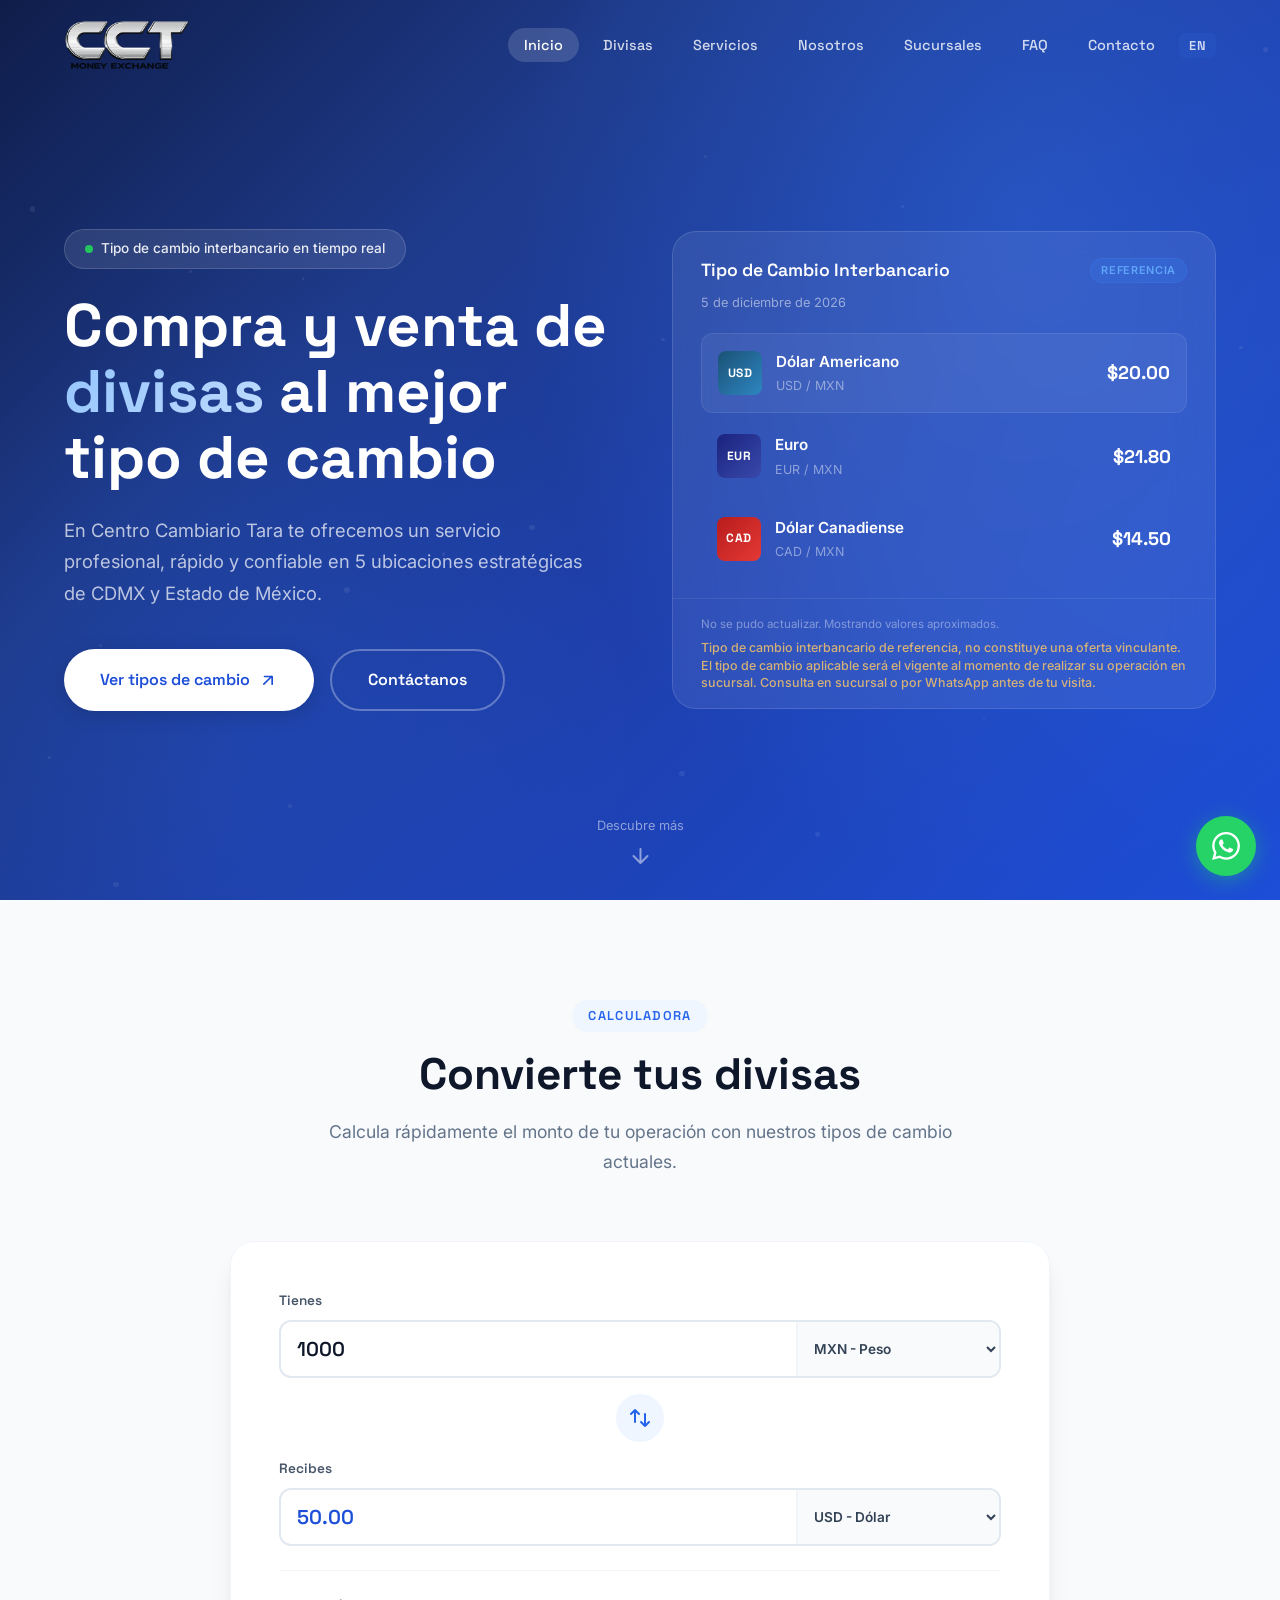
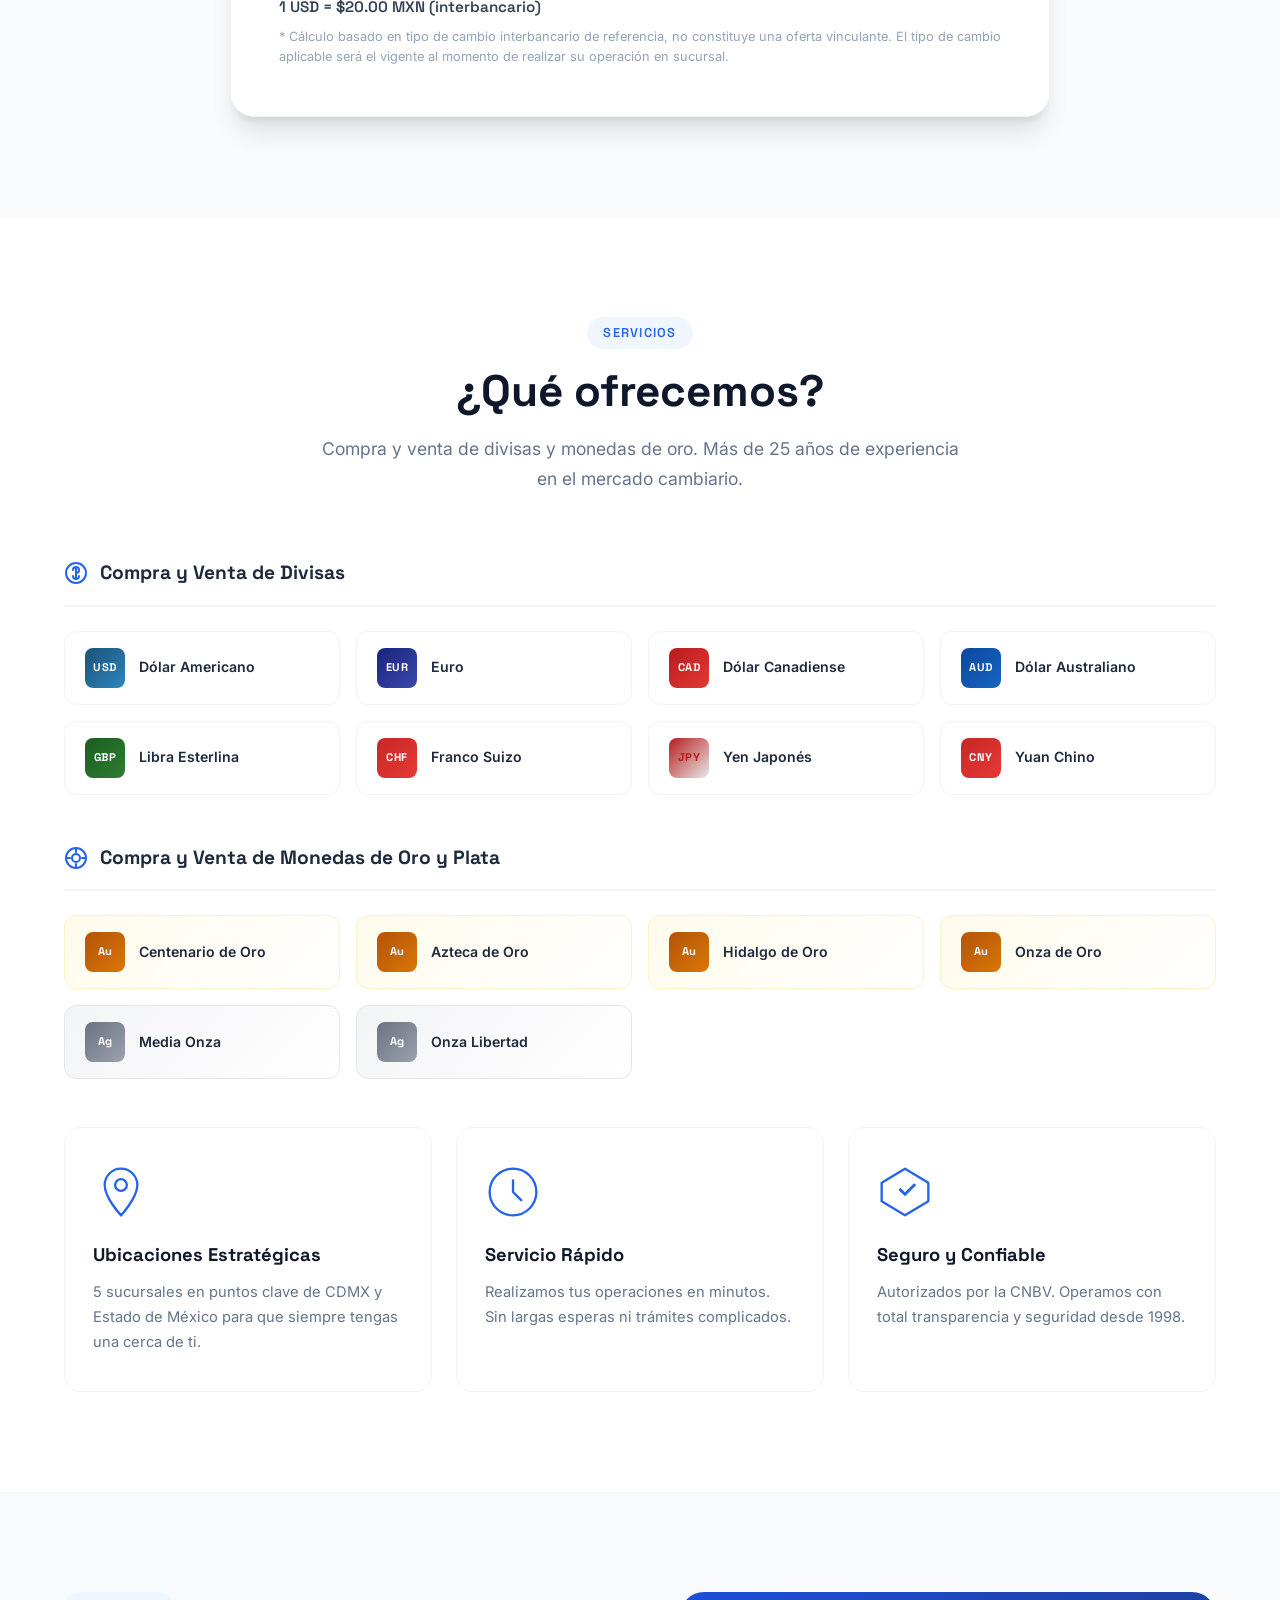
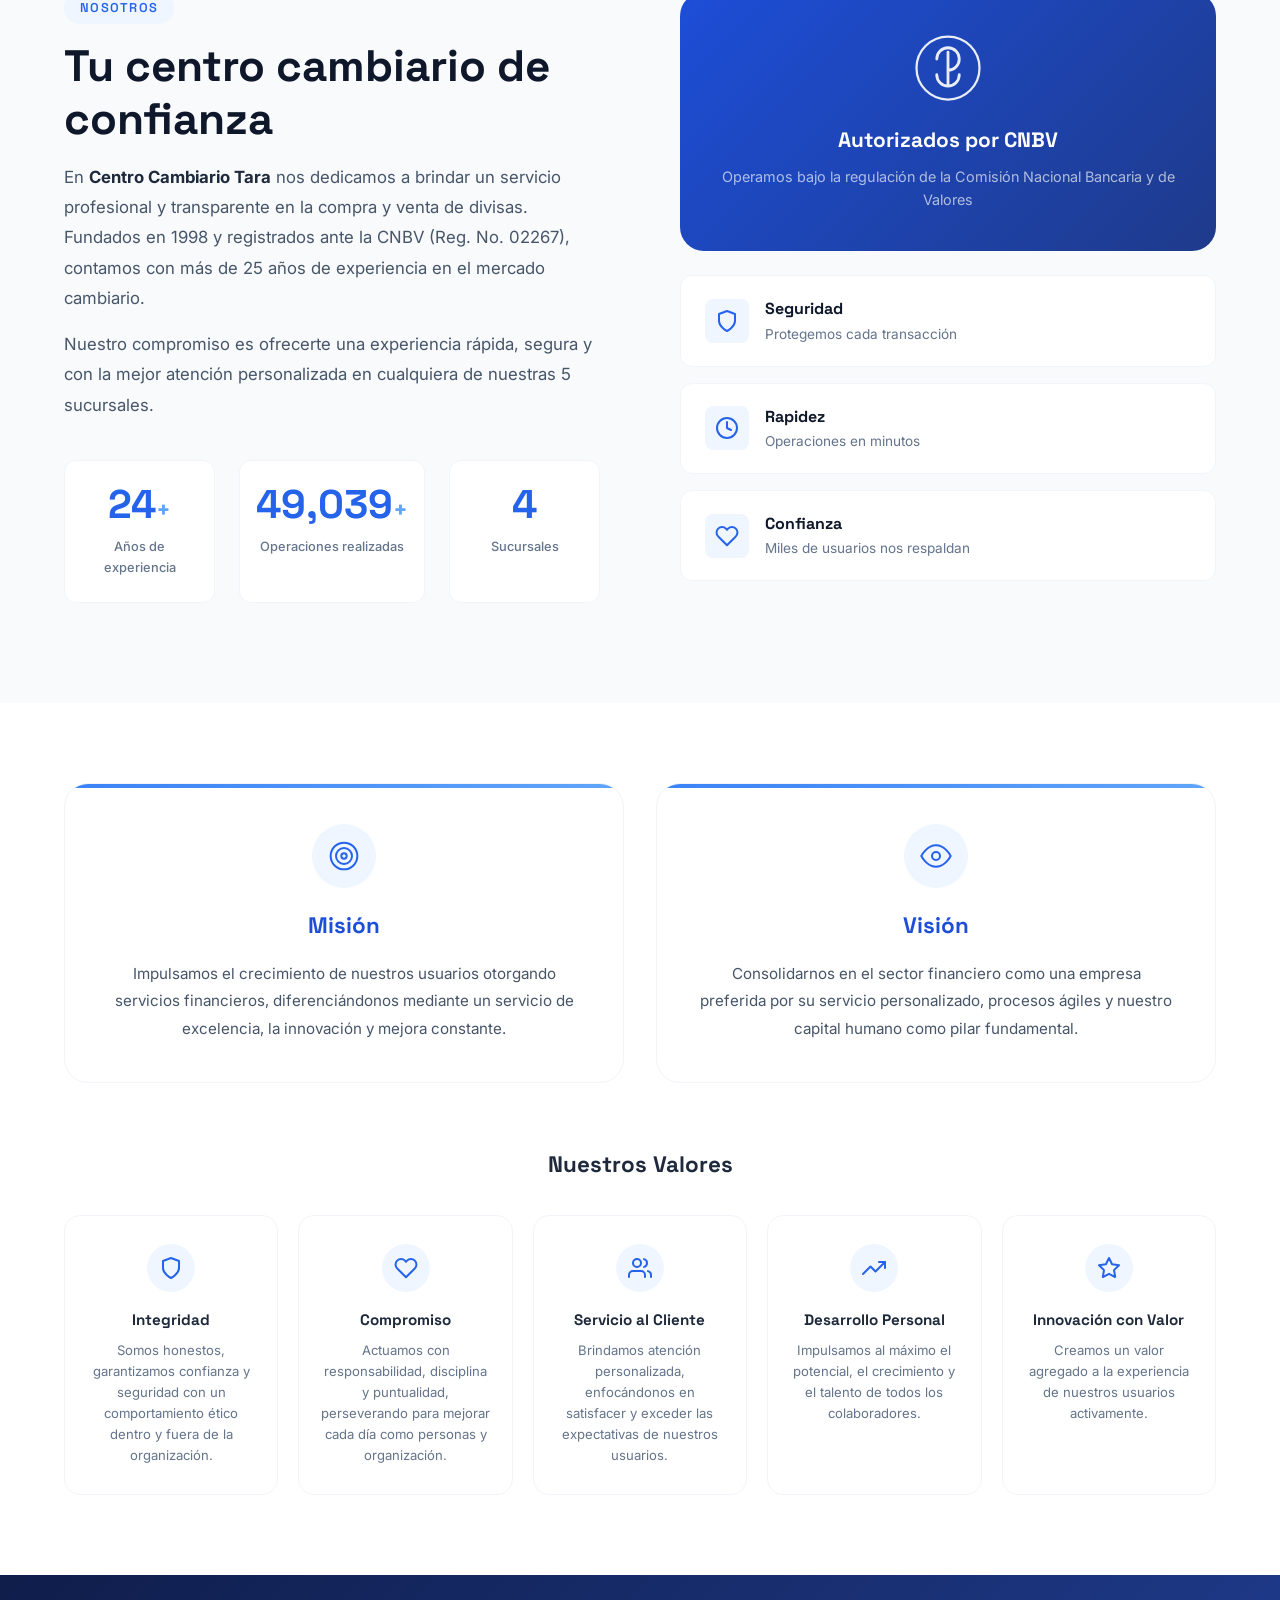
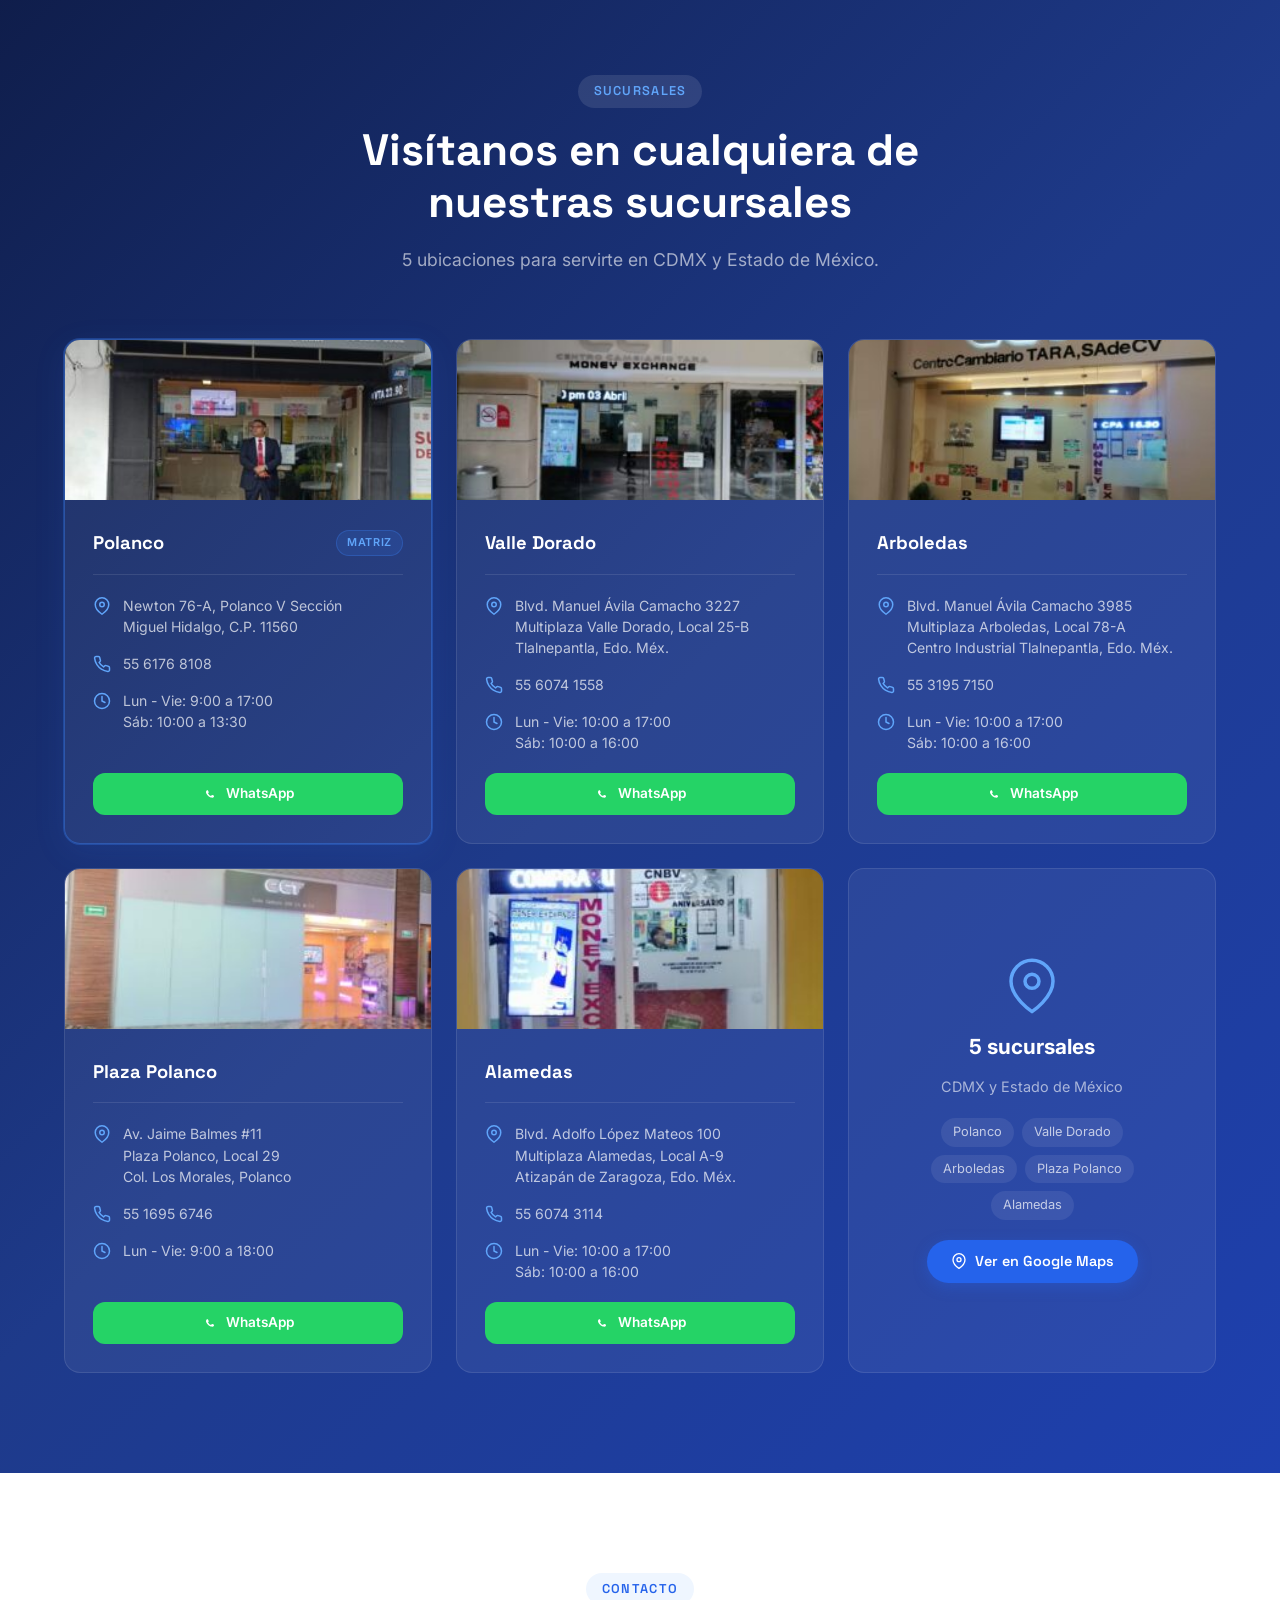
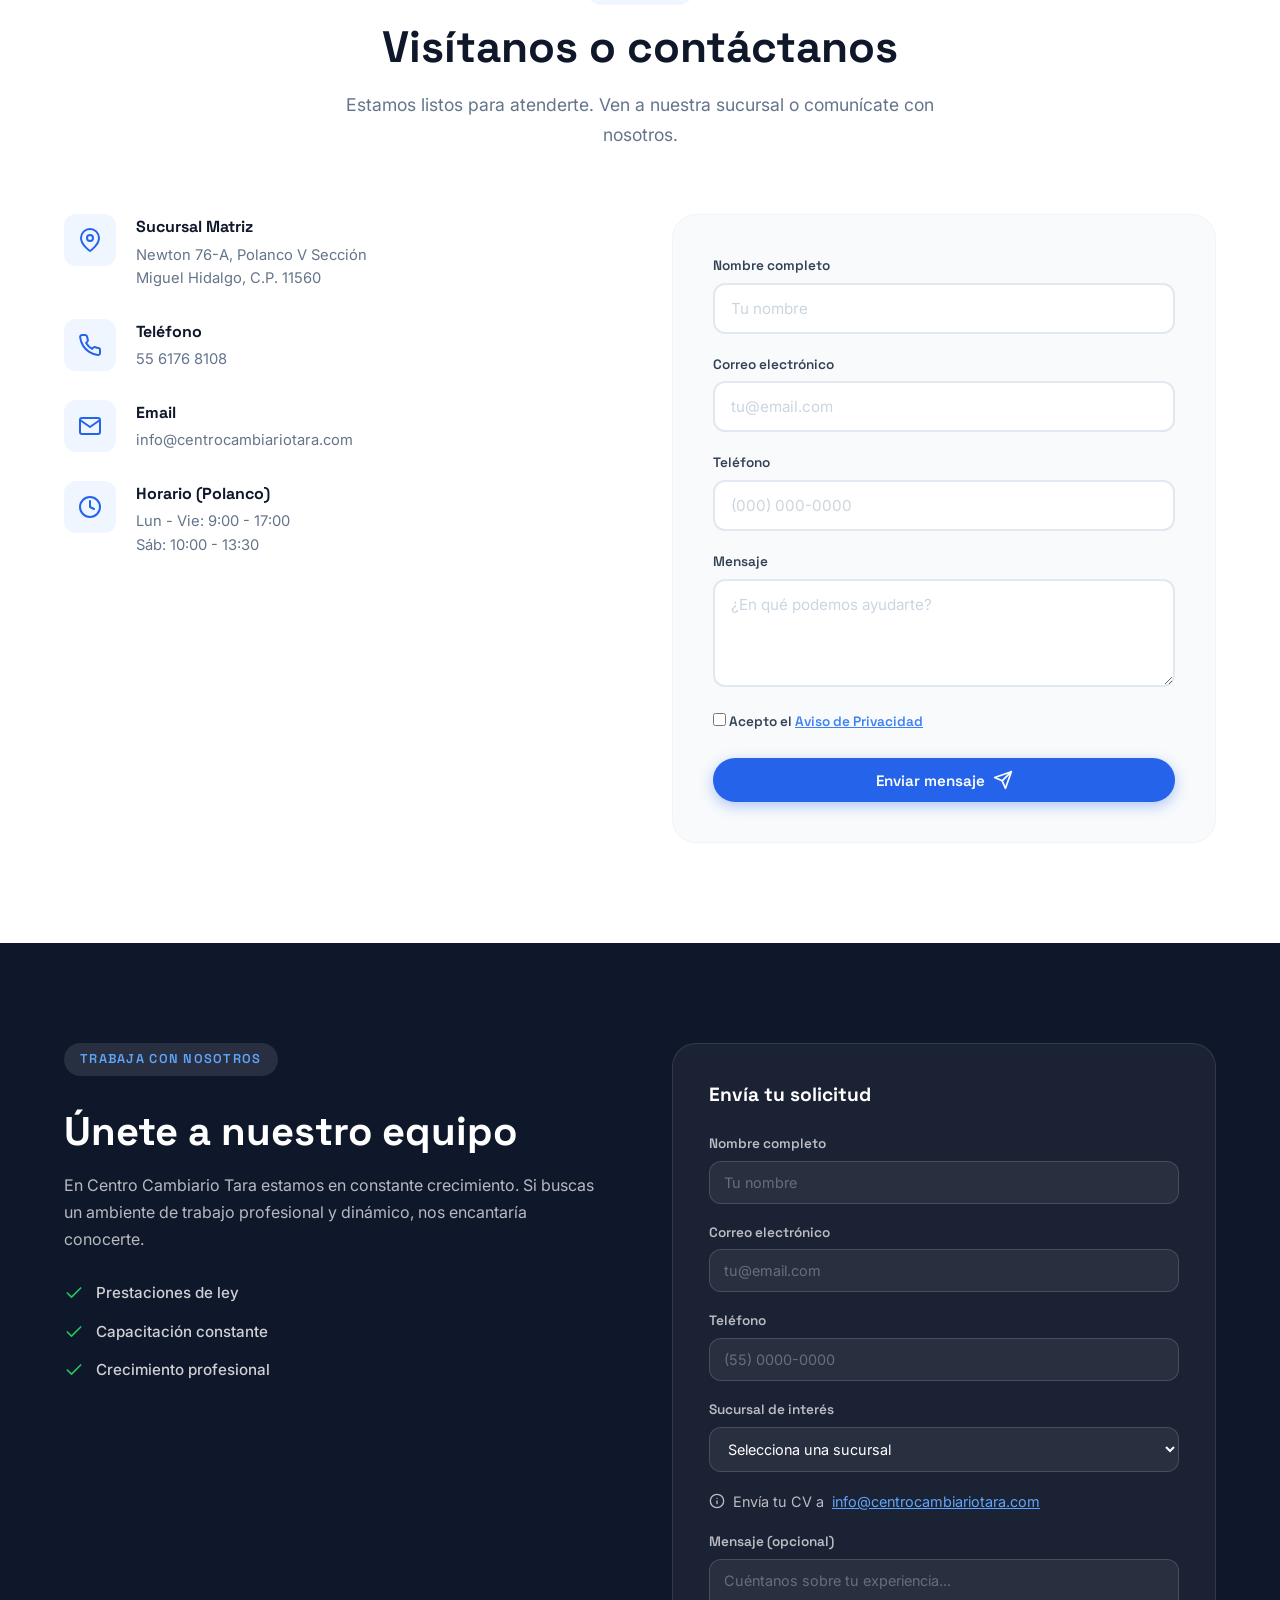
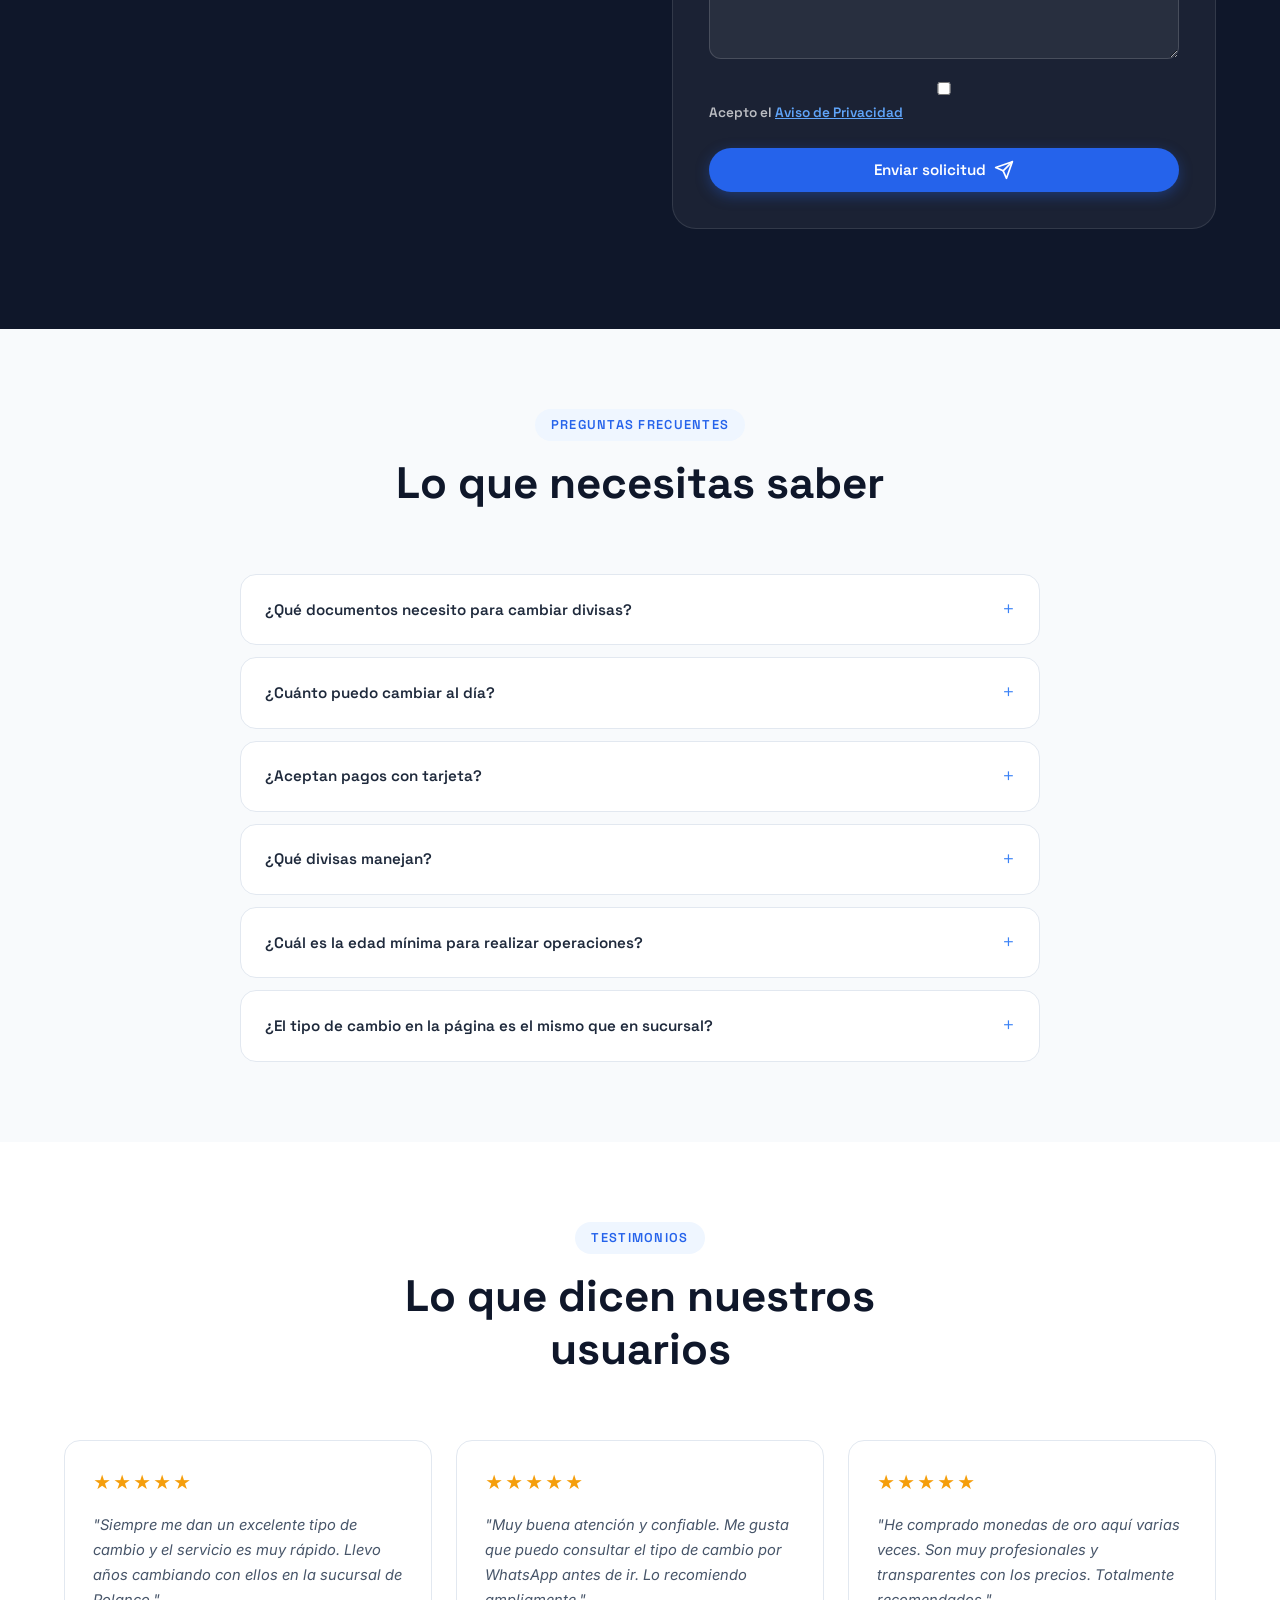
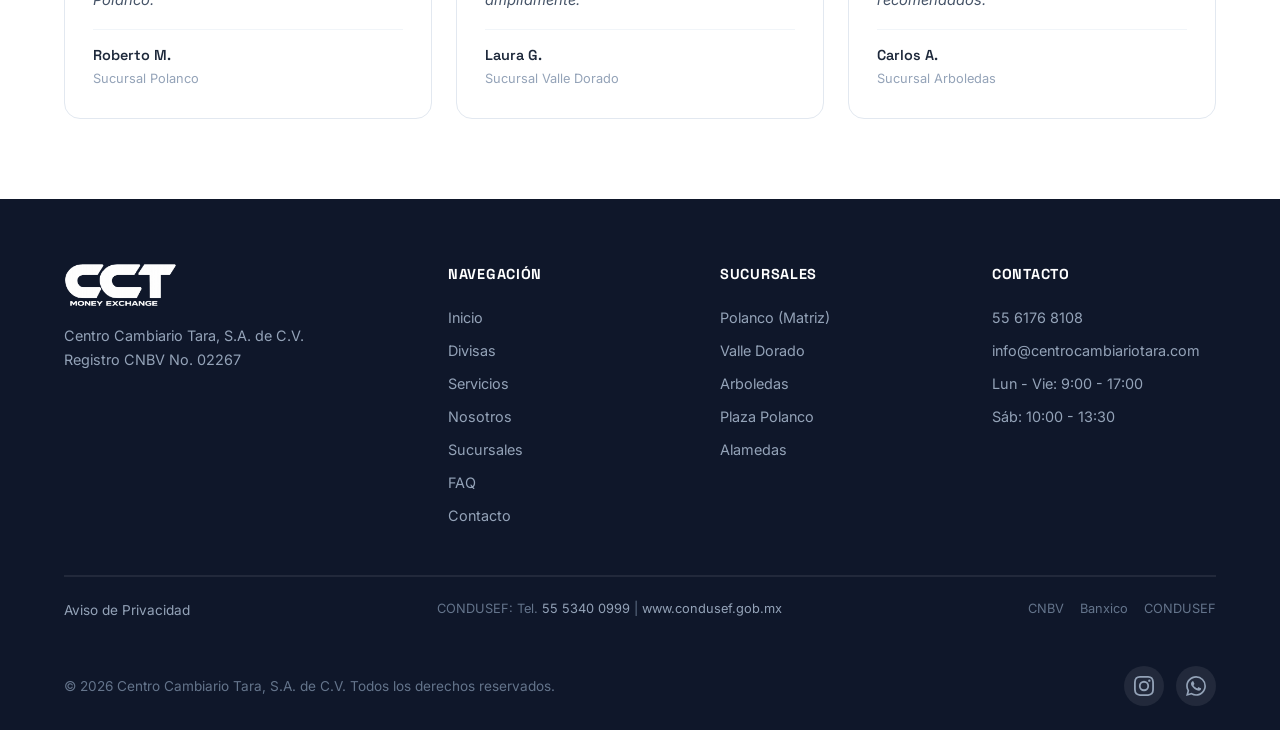
==== commit 96c44cd2: "Add Google Analytics GA4 tracking ID G-MQX6EP99DQ https://claude.ai/code/session_01XLa8miS7cgs7HEYKd" ====
--- a/index.html
+++ b/index.html
@@ -21,12 +21,12 @@
     <link rel="icon" type="image/png" href="assets/logo-tara-new.png">
     <link rel="apple-touch-icon" href="assets/logo-tara-new.png">
     <!-- Google Analytics -->
-    <script async src="https://www.googletagmanager.com/gtag/js?id=TU_GA_ID_AQUI"></script>
+    <script async src="https://www.googletagmanager.com/gtag/js?id=G-MQX6EP99DQ"></script>
     <script>
         window.dataLayer = window.dataLayer || [];
         function gtag(){dataLayer.push(arguments);}
         gtag('js', new Date());
-        gtag('config', 'TU_GA_ID_AQUI');
+        gtag('config', 'G-MQX6EP99DQ');
     </script>
     <script type="application/ld+json">
     {
--- a/css/styles.css
+++ b/css/styles.css
@@ -1312,7 +1312,7 @@
 
 .branch-card__image {
     width: 100%;
-    height: 200px;
+    height: 160px;
     overflow: hidden;
 }
 
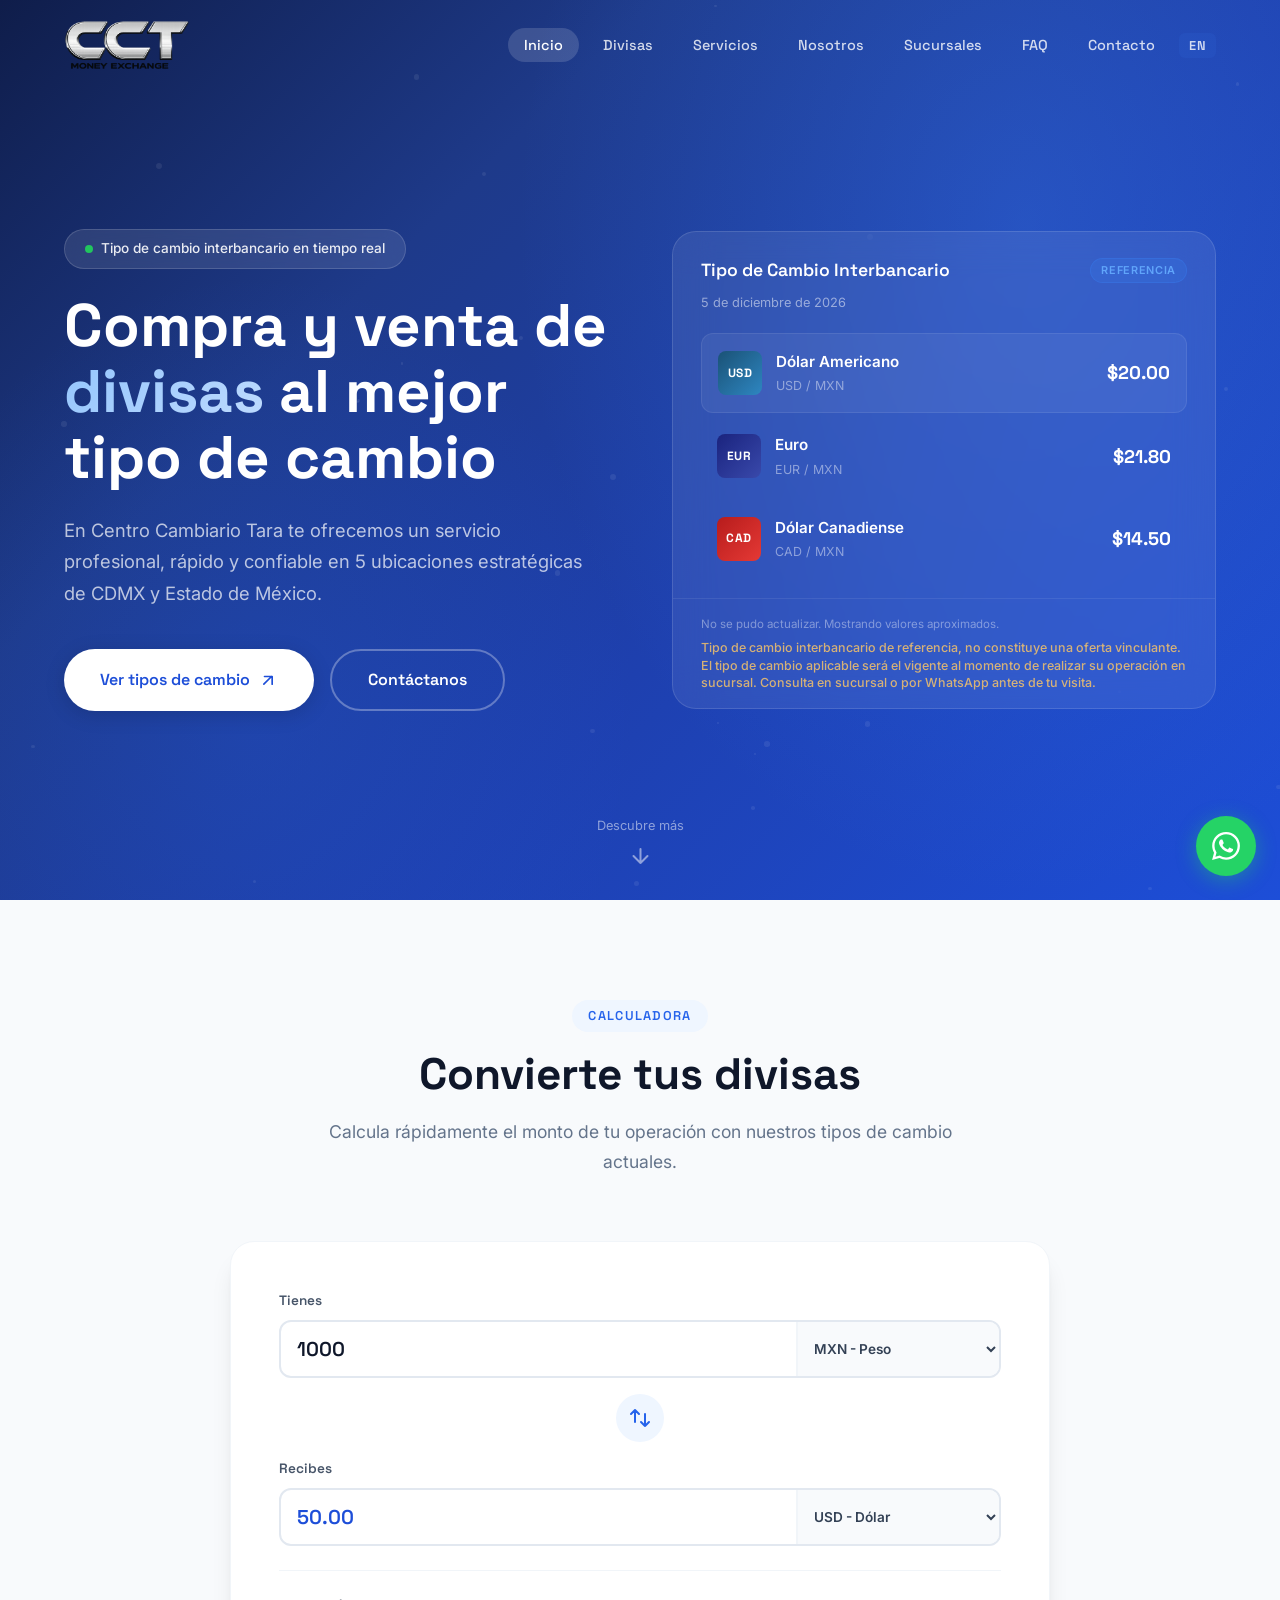
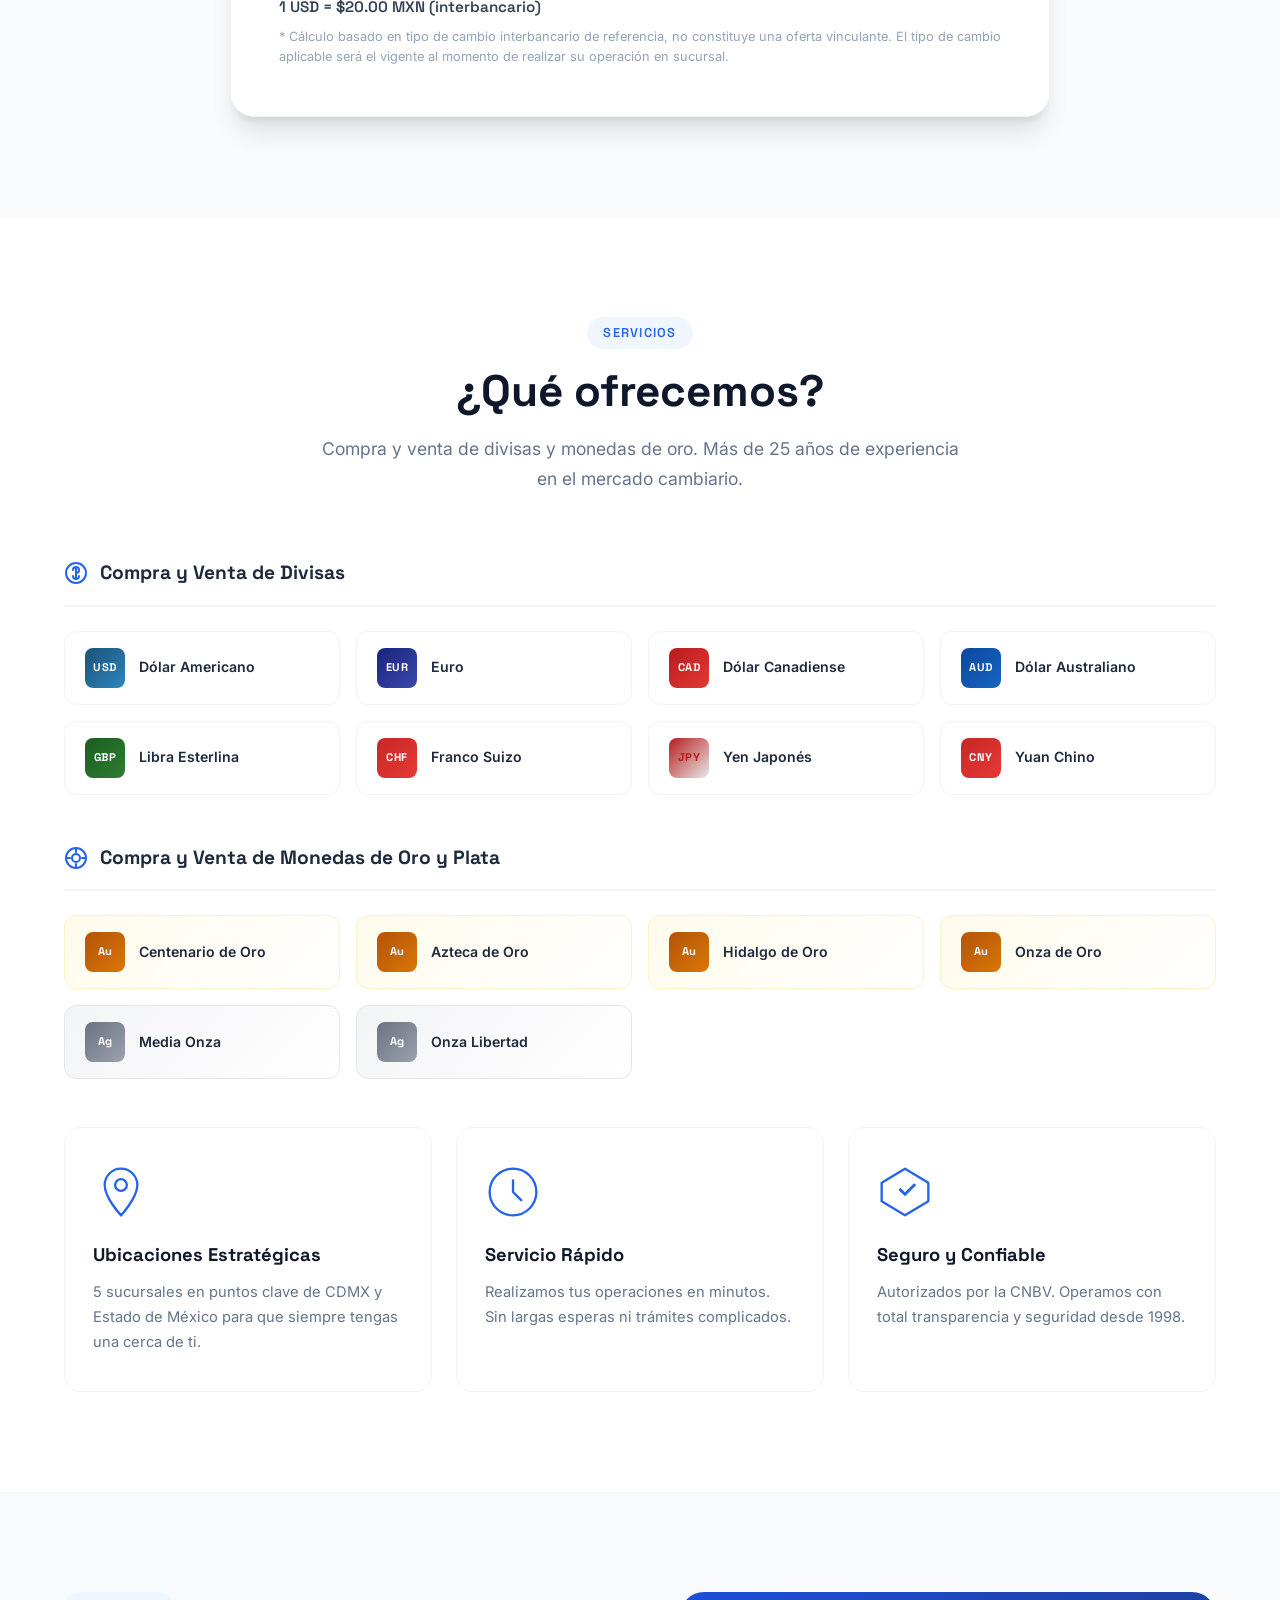
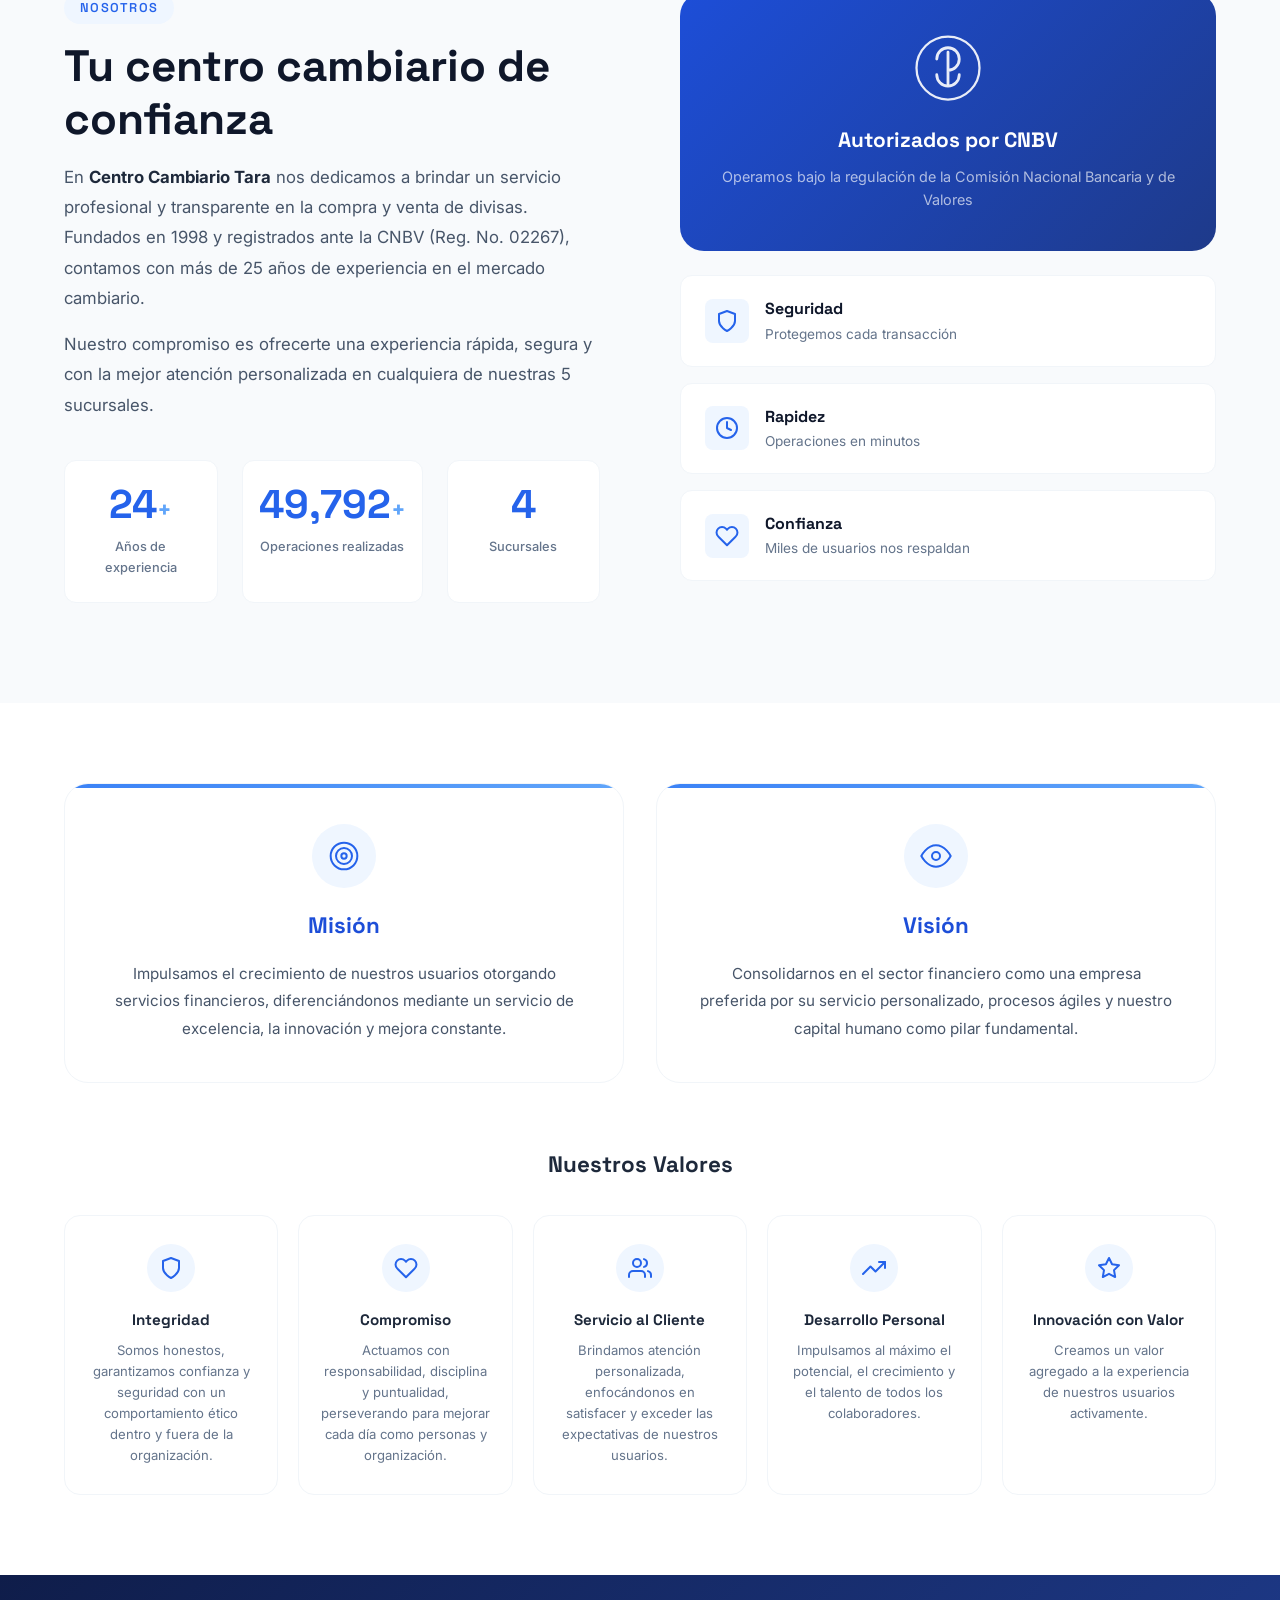
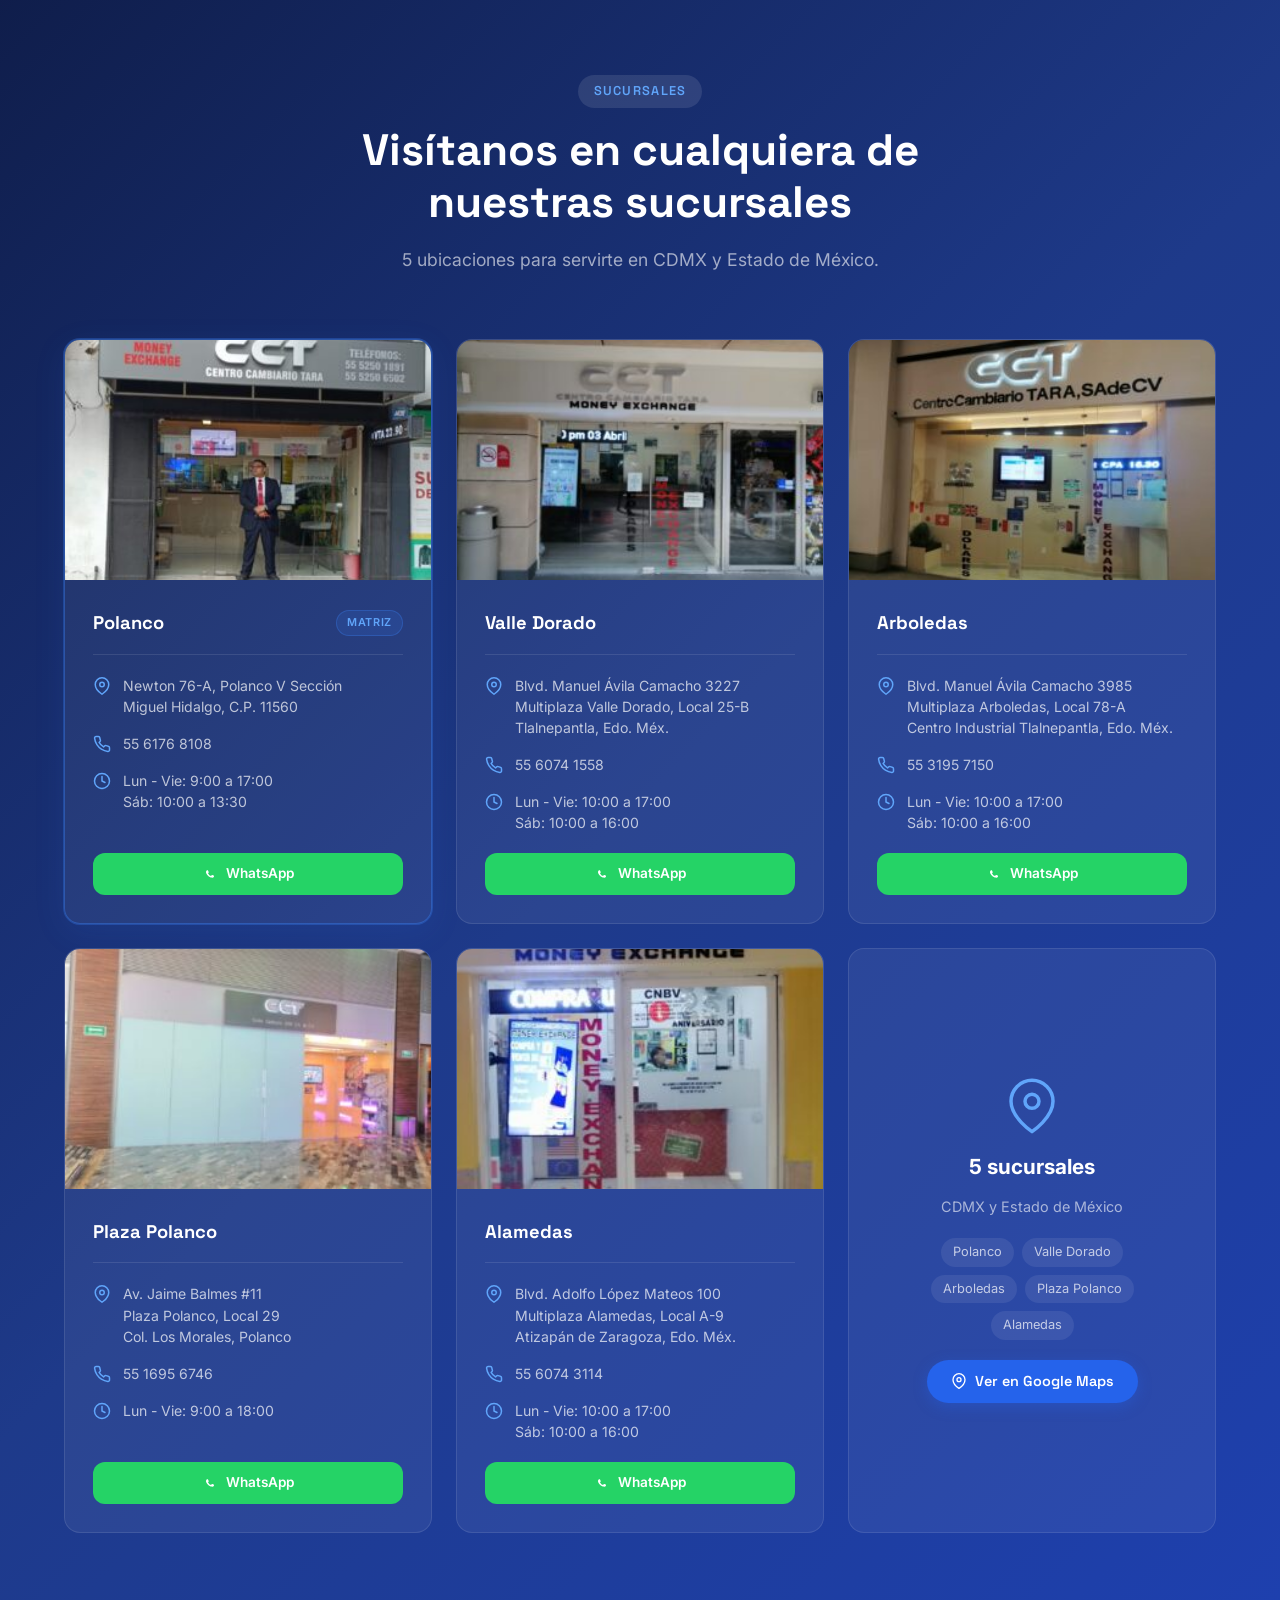
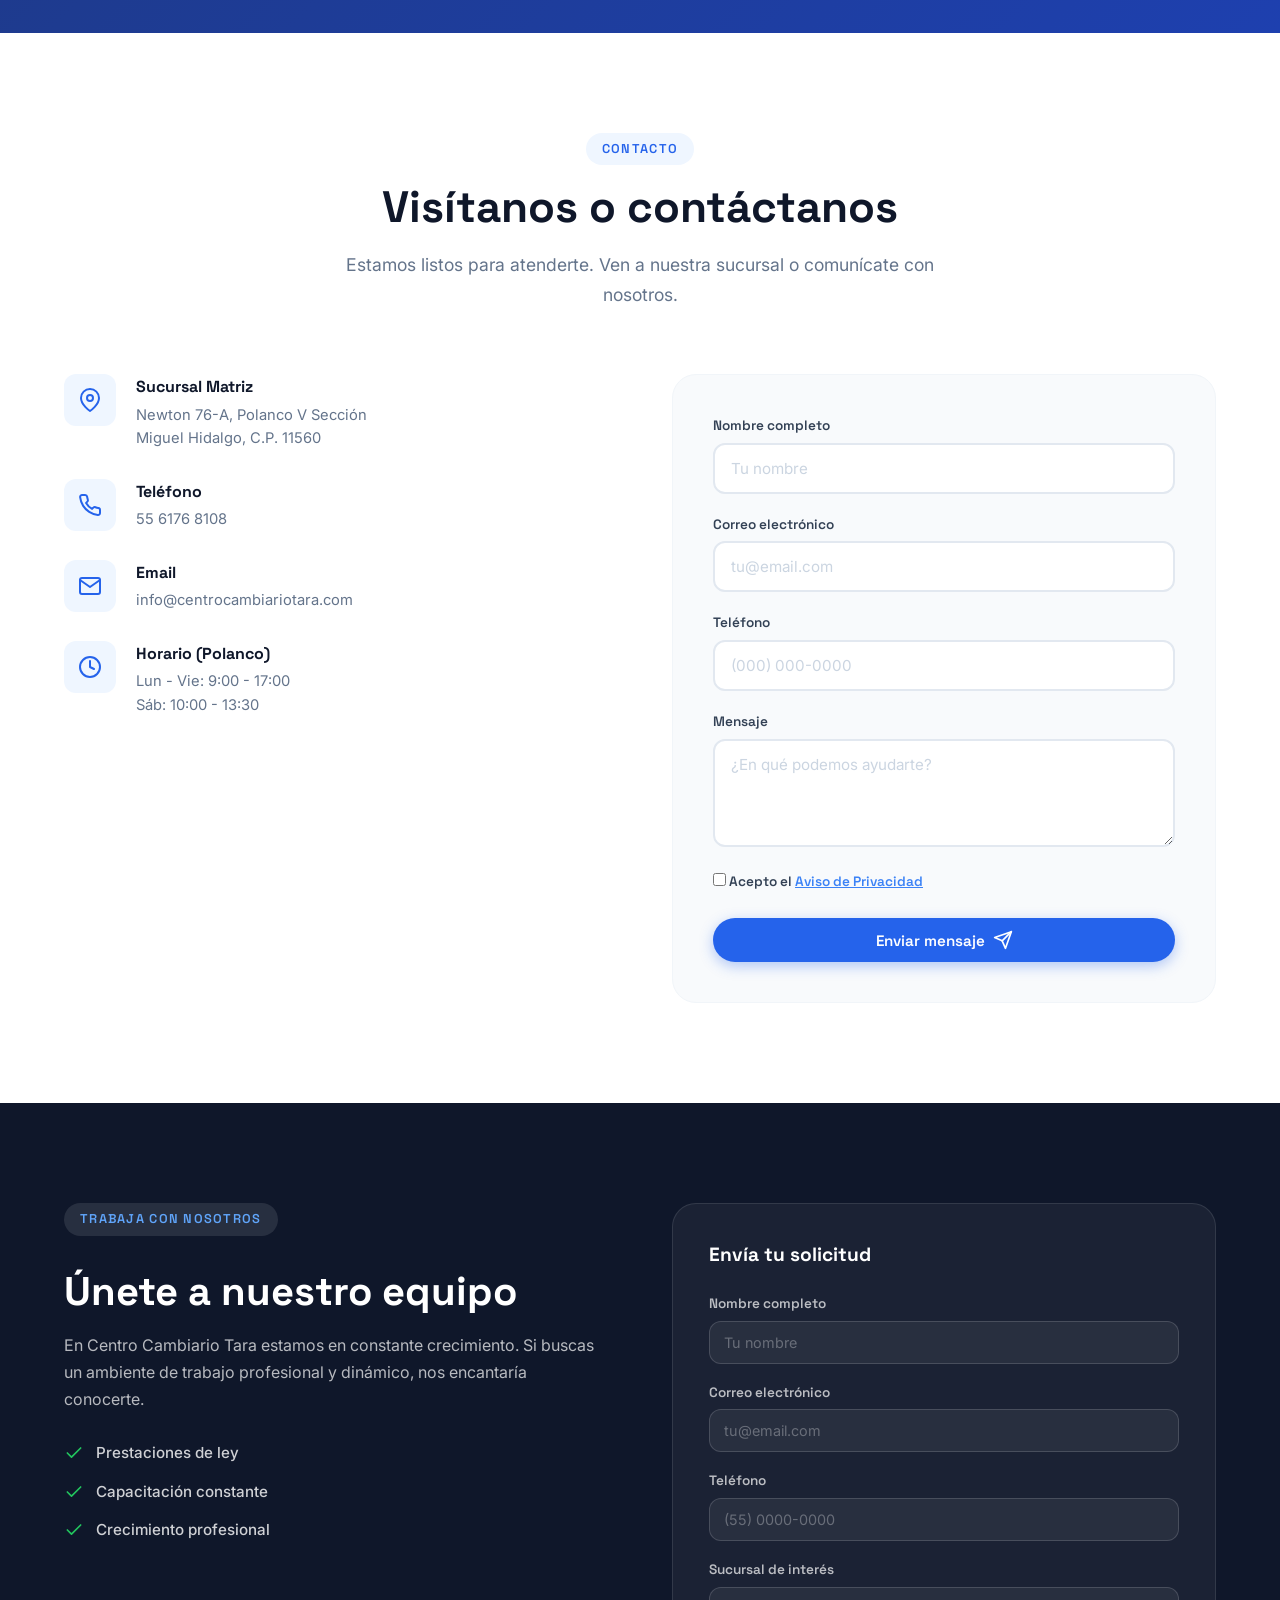
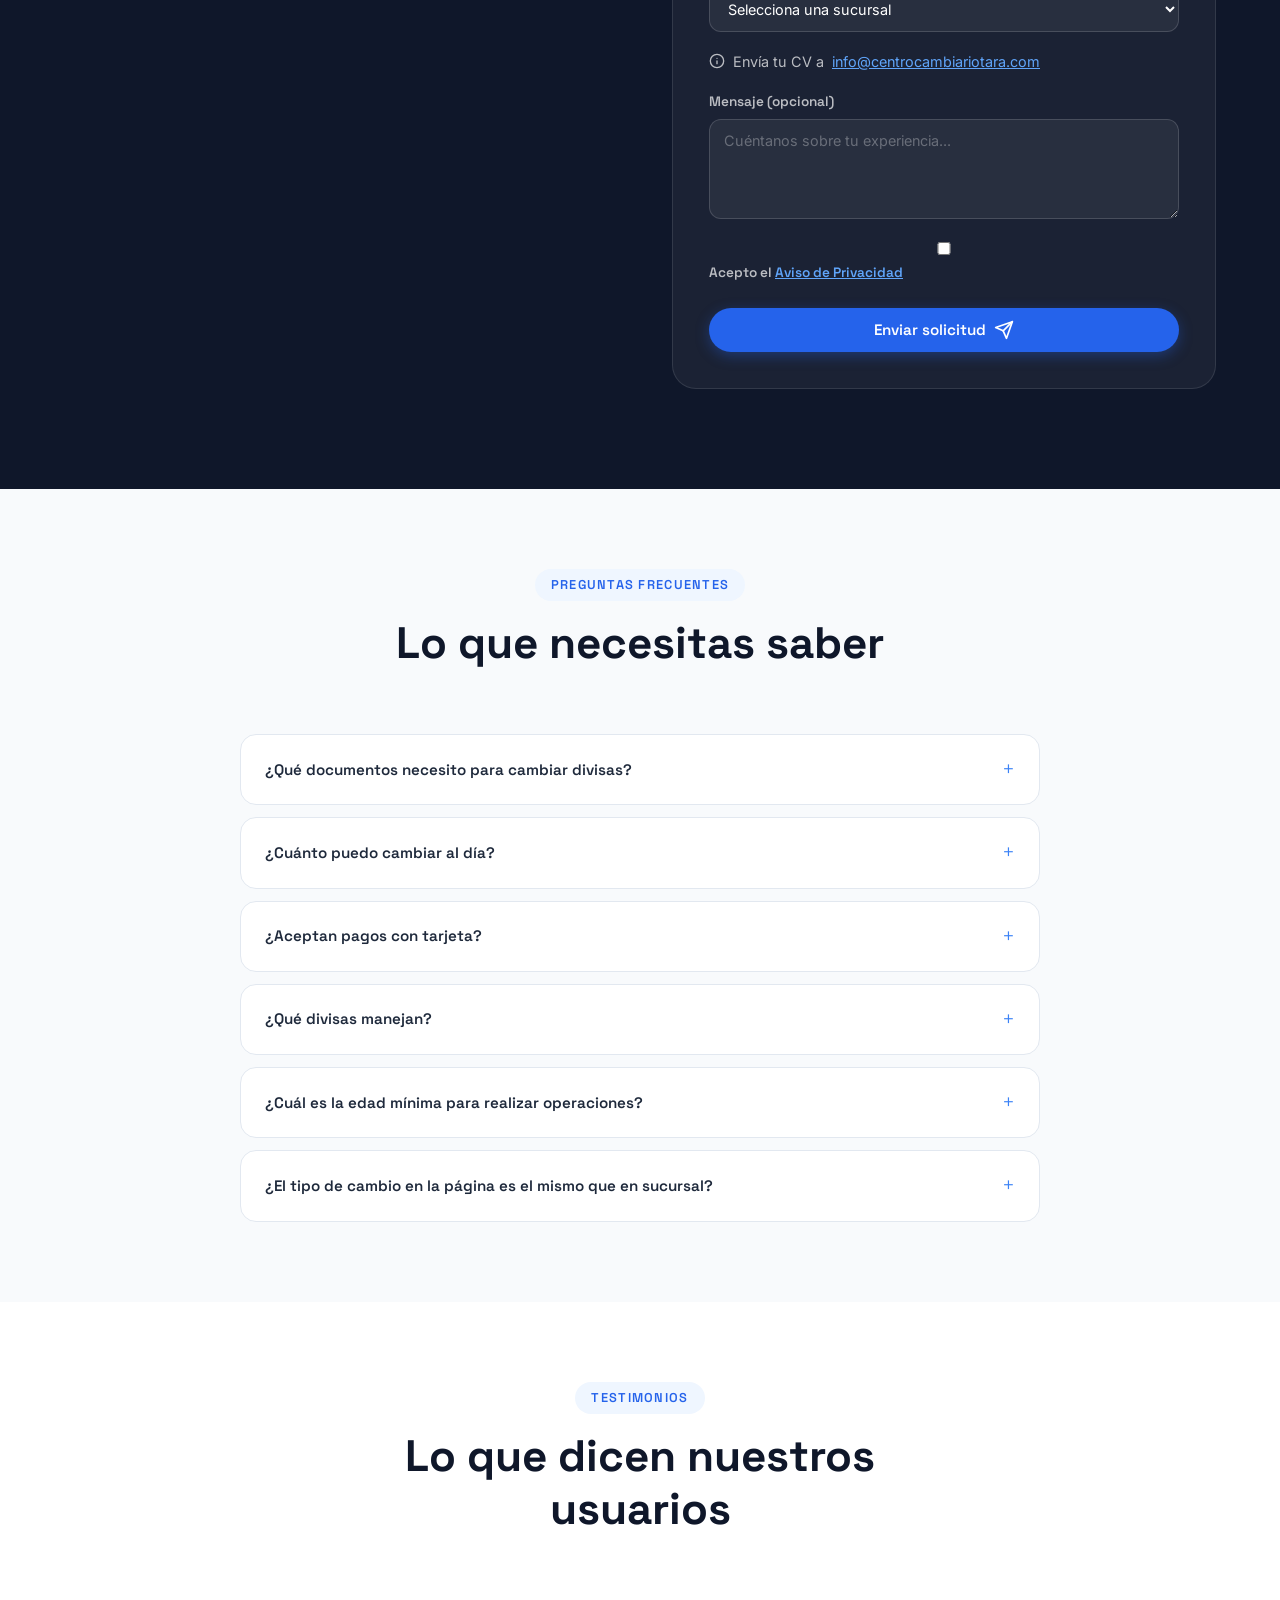
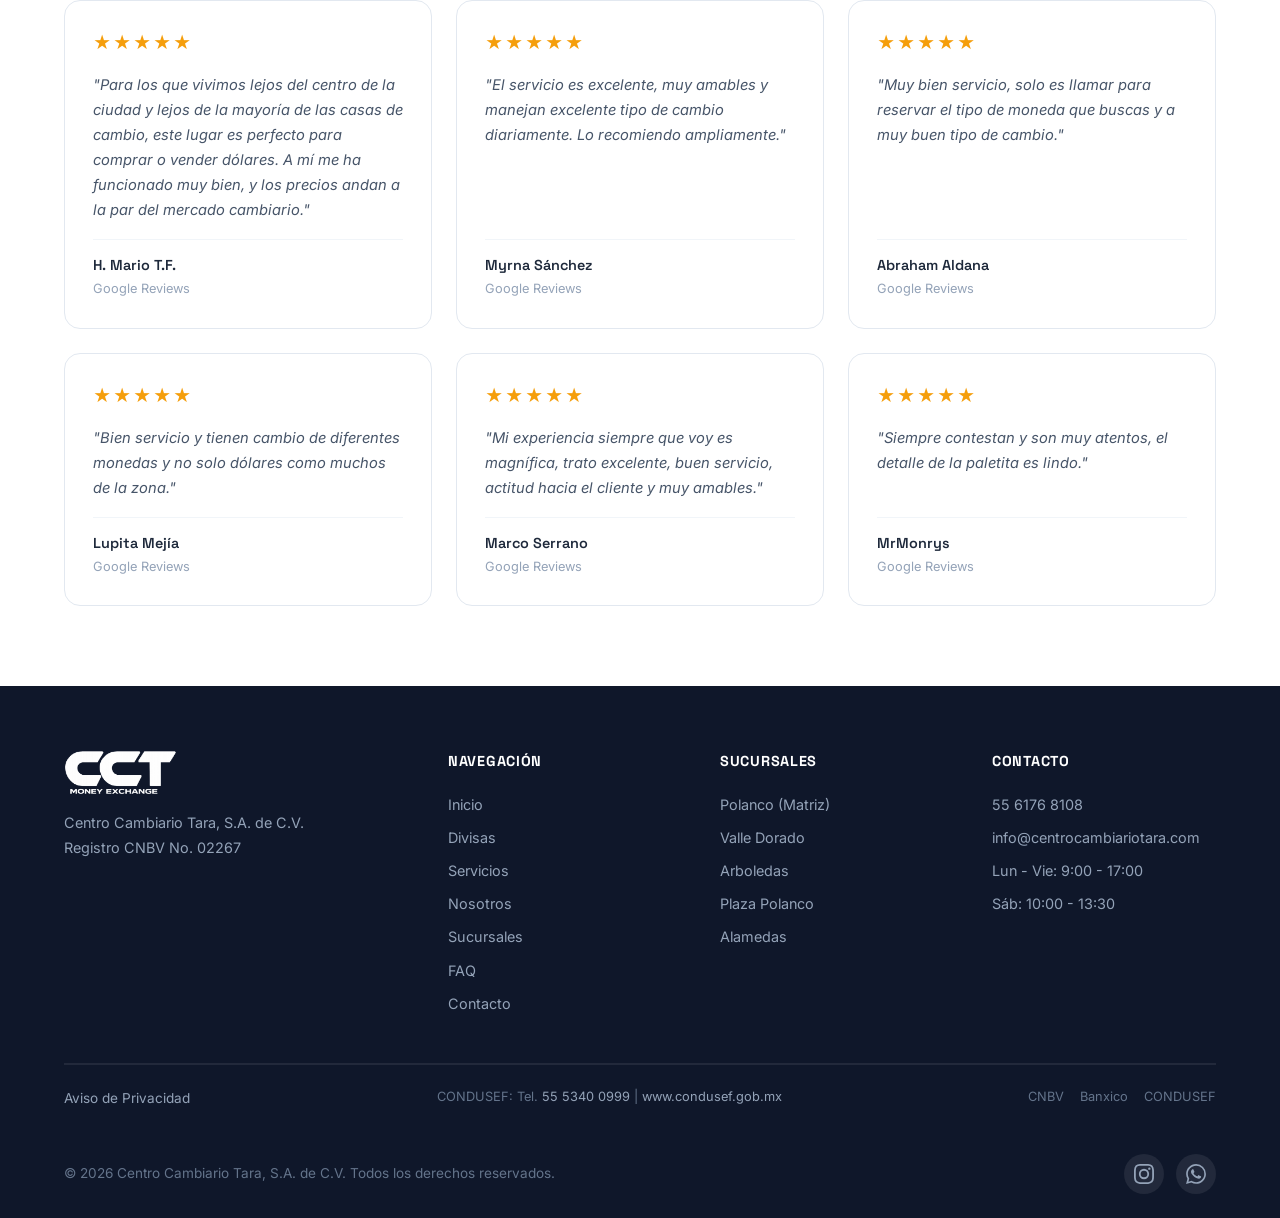
==== commit 09f447d6: "Replace generic testimonials with real Google Reviews 6 real reviews from: H. Mario T.F., Myrna Sánc" ====
--- a/index.html
+++ b/index.html
@@ -907,30 +907,60 @@
                     <div class="testimonial-card__stars">
                         <span>&#9733;</span><span>&#9733;</span><span>&#9733;</span><span>&#9733;</span><span>&#9733;</span>
                     </div>
-                    <p class="testimonial-card__text">"Siempre me dan un excelente tipo de cambio y el servicio es muy rápido. Llevo años cambiando con ellos en la sucursal de Polanco."</p>
+                    <p class="testimonial-card__text">"Para los que vivimos lejos del centro de la ciudad y lejos de la mayoría de las casas de cambio, este lugar es perfecto para comprar o vender dólares. A mí me ha funcionado muy bien, y los precios andan a la par del mercado cambiario."</p>
                     <div class="testimonial-card__author">
-                        <span class="testimonial-card__name">Roberto M.</span>
-                        <span class="testimonial-card__branch">Sucursal Polanco</span>
+                        <span class="testimonial-card__name">H. Mario T.F.</span>
+                        <span class="testimonial-card__branch">Google Reviews</span>
                     </div>
                 </div>
                 <div class="testimonial-card">
                     <div class="testimonial-card__stars">
                         <span>&#9733;</span><span>&#9733;</span><span>&#9733;</span><span>&#9733;</span><span>&#9733;</span>
                     </div>
-                    <p class="testimonial-card__text">"Muy buena atención y confiable. Me gusta que puedo consultar el tipo de cambio por WhatsApp antes de ir. Lo recomiendo ampliamente."</p>
+                    <p class="testimonial-card__text">"El servicio es excelente, muy amables y manejan excelente tipo de cambio diariamente. Lo recomiendo ampliamente."</p>
                     <div class="testimonial-card__author">
-                        <span class="testimonial-card__name">Laura G.</span>
-                        <span class="testimonial-card__branch">Sucursal Valle Dorado</span>
+                        <span class="testimonial-card__name">Myrna Sánchez</span>
+                        <span class="testimonial-card__branch">Google Reviews</span>
                     </div>
                 </div>
                 <div class="testimonial-card">
                     <div class="testimonial-card__stars">
                         <span>&#9733;</span><span>&#9733;</span><span>&#9733;</span><span>&#9733;</span><span>&#9733;</span>
                     </div>
-                    <p class="testimonial-card__text">"He comprado monedas de oro aquí varias veces. Son muy profesionales y transparentes con los precios. Totalmente recomendados."</p>
+                    <p class="testimonial-card__text">"Muy bien servicio, solo es llamar para reservar el tipo de moneda que buscas y a muy buen tipo de cambio."</p>
                     <div class="testimonial-card__author">
-                        <span class="testimonial-card__name">Carlos A.</span>
-                        <span class="testimonial-card__branch">Sucursal Arboledas</span>
+                        <span class="testimonial-card__name">Abraham Aldana</span>
+                        <span class="testimonial-card__branch">Google Reviews</span>
+                    </div>
+                </div>
+                <div class="testimonial-card">
+                    <div class="testimonial-card__stars">
+                        <span>&#9733;</span><span>&#9733;</span><span>&#9733;</span><span>&#9733;</span><span>&#9733;</span>
+                    </div>
+                    <p class="testimonial-card__text">"Bien servicio y tienen cambio de diferentes monedas y no solo dólares como muchos de la zona."</p>
+                    <div class="testimonial-card__author">
+                        <span class="testimonial-card__name">Lupita Mejía</span>
+                        <span class="testimonial-card__branch">Google Reviews</span>
+                    </div>
+                </div>
+                <div class="testimonial-card">
+                    <div class="testimonial-card__stars">
+                        <span>&#9733;</span><span>&#9733;</span><span>&#9733;</span><span>&#9733;</span><span>&#9733;</span>
+                    </div>
+                    <p class="testimonial-card__text">"Mi experiencia siempre que voy es magnífica, trato excelente, buen servicio, actitud hacia el cliente y muy amables."</p>
+                    <div class="testimonial-card__author">
+                        <span class="testimonial-card__name">Marco Serrano</span>
+                        <span class="testimonial-card__branch">Google Reviews</span>
+                    </div>
+                </div>
+                <div class="testimonial-card">
+                    <div class="testimonial-card__stars">
+                        <span>&#9733;</span><span>&#9733;</span><span>&#9733;</span><span>&#9733;</span><span>&#9733;</span>
+                    </div>
+                    <p class="testimonial-card__text">"Siempre contestan y son muy atentos, el detalle de la paletita es lindo."</p>
+                    <div class="testimonial-card__author">
+                        <span class="testimonial-card__name">MrMonrys</span>
+                        <span class="testimonial-card__branch">Google Reviews</span>
                     </div>
                 </div>
             </div>
--- a/css/styles.css
+++ b/css/styles.css
@@ -1312,7 +1312,7 @@
 
 .branch-card__image {
     width: 100%;
-    height: 160px;
+    height: 240px;
     overflow: hidden;
 }
 
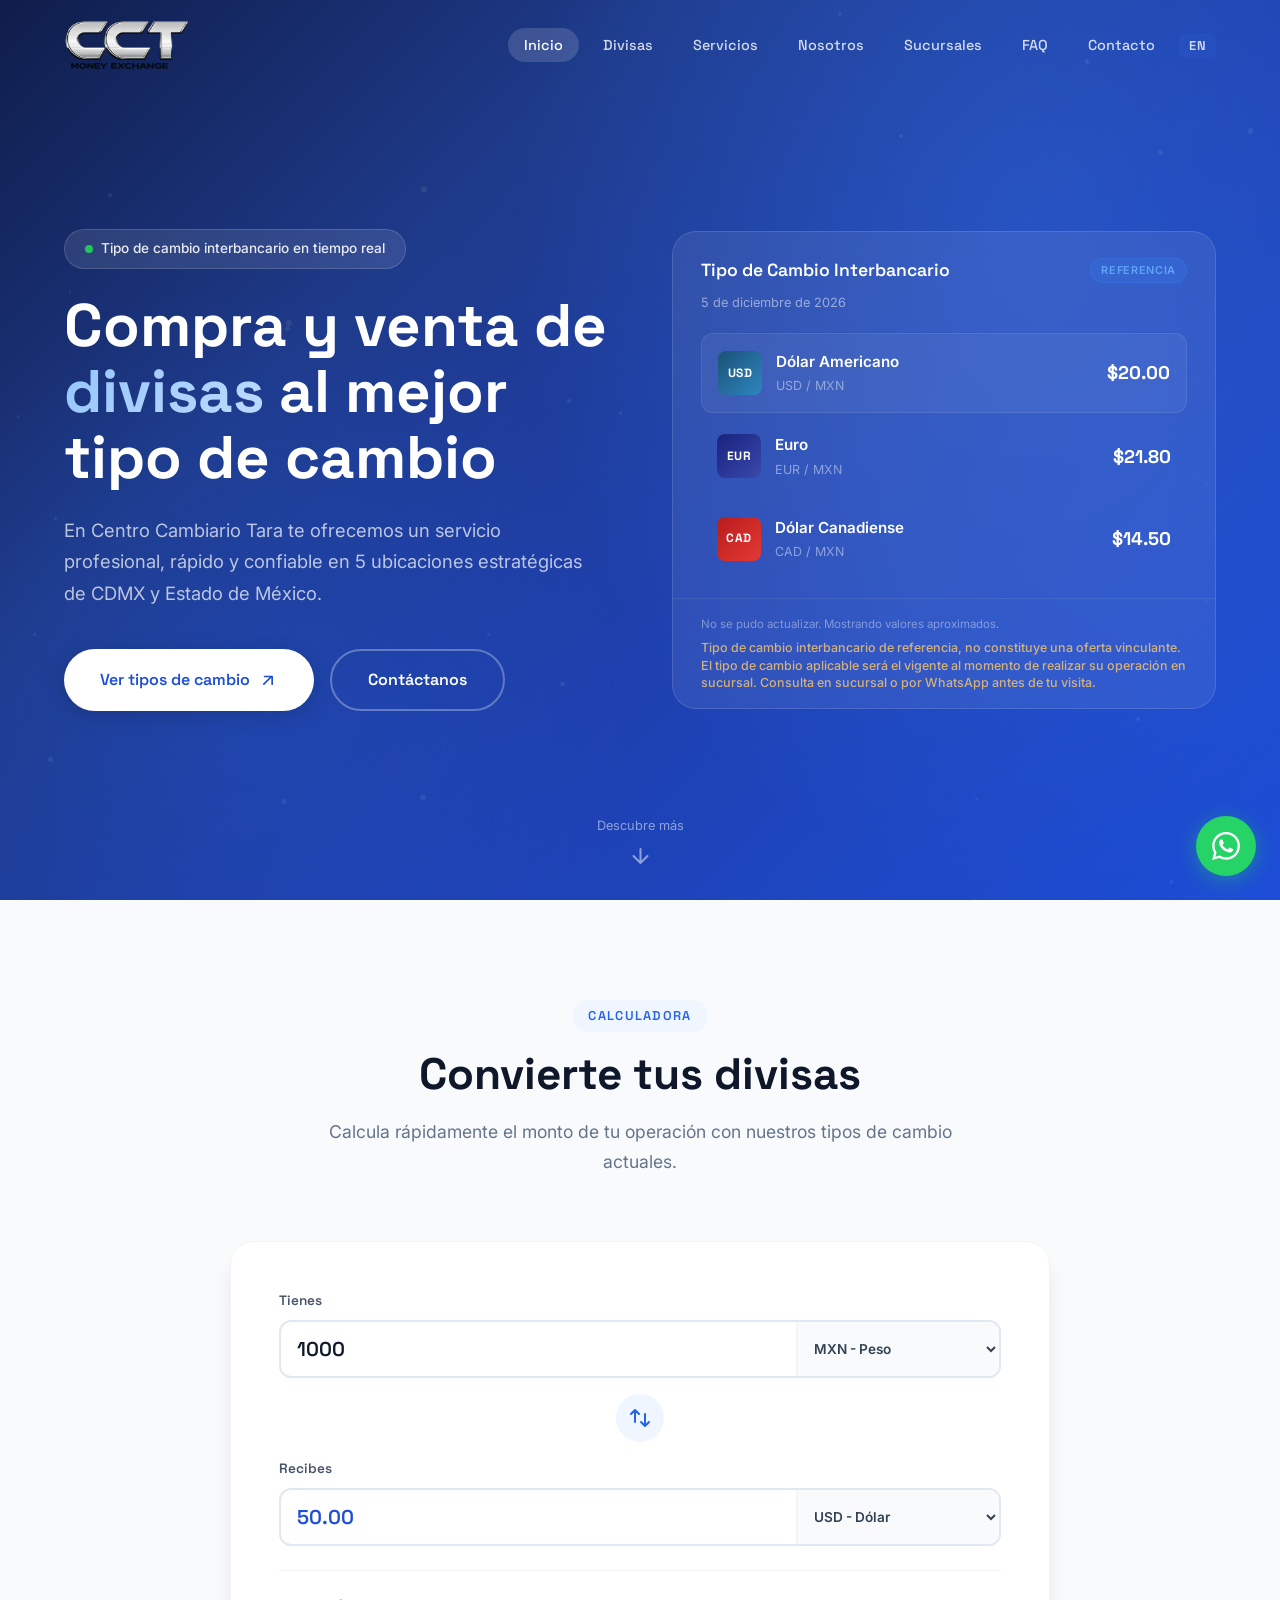
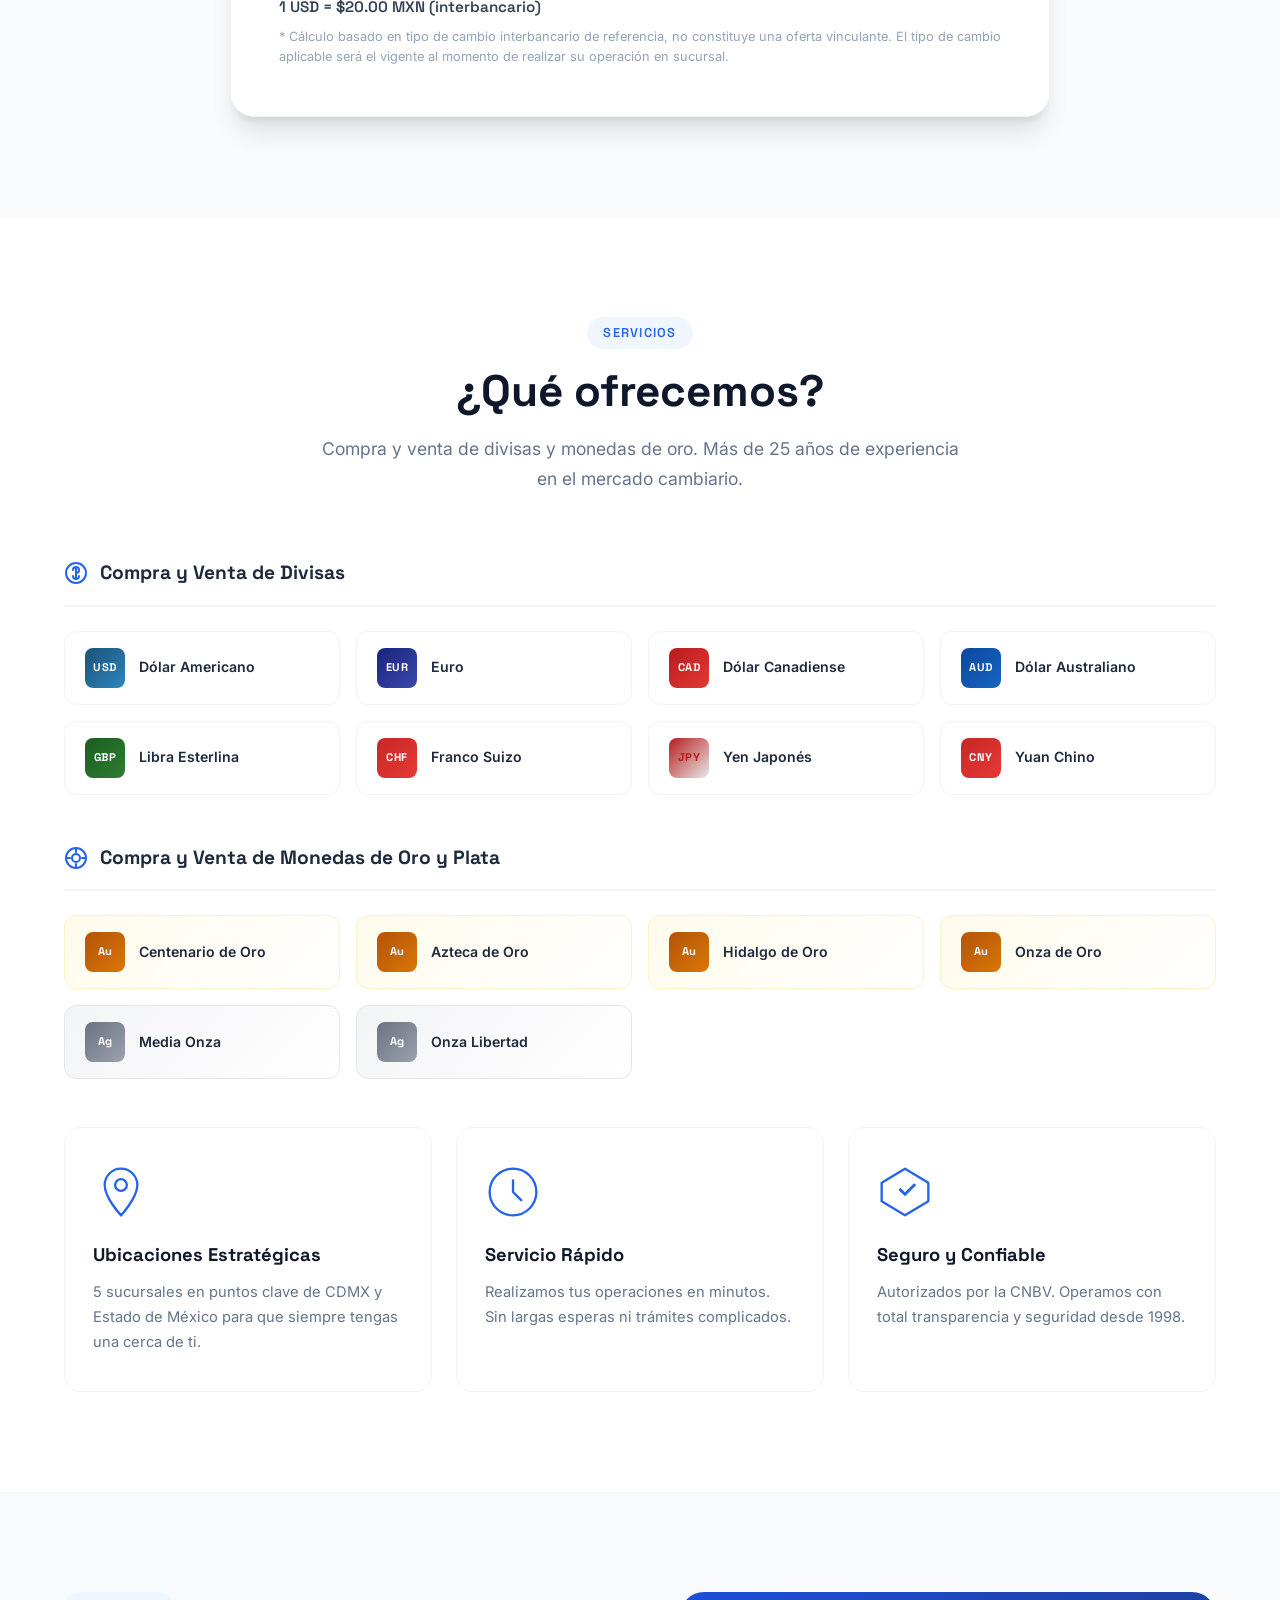
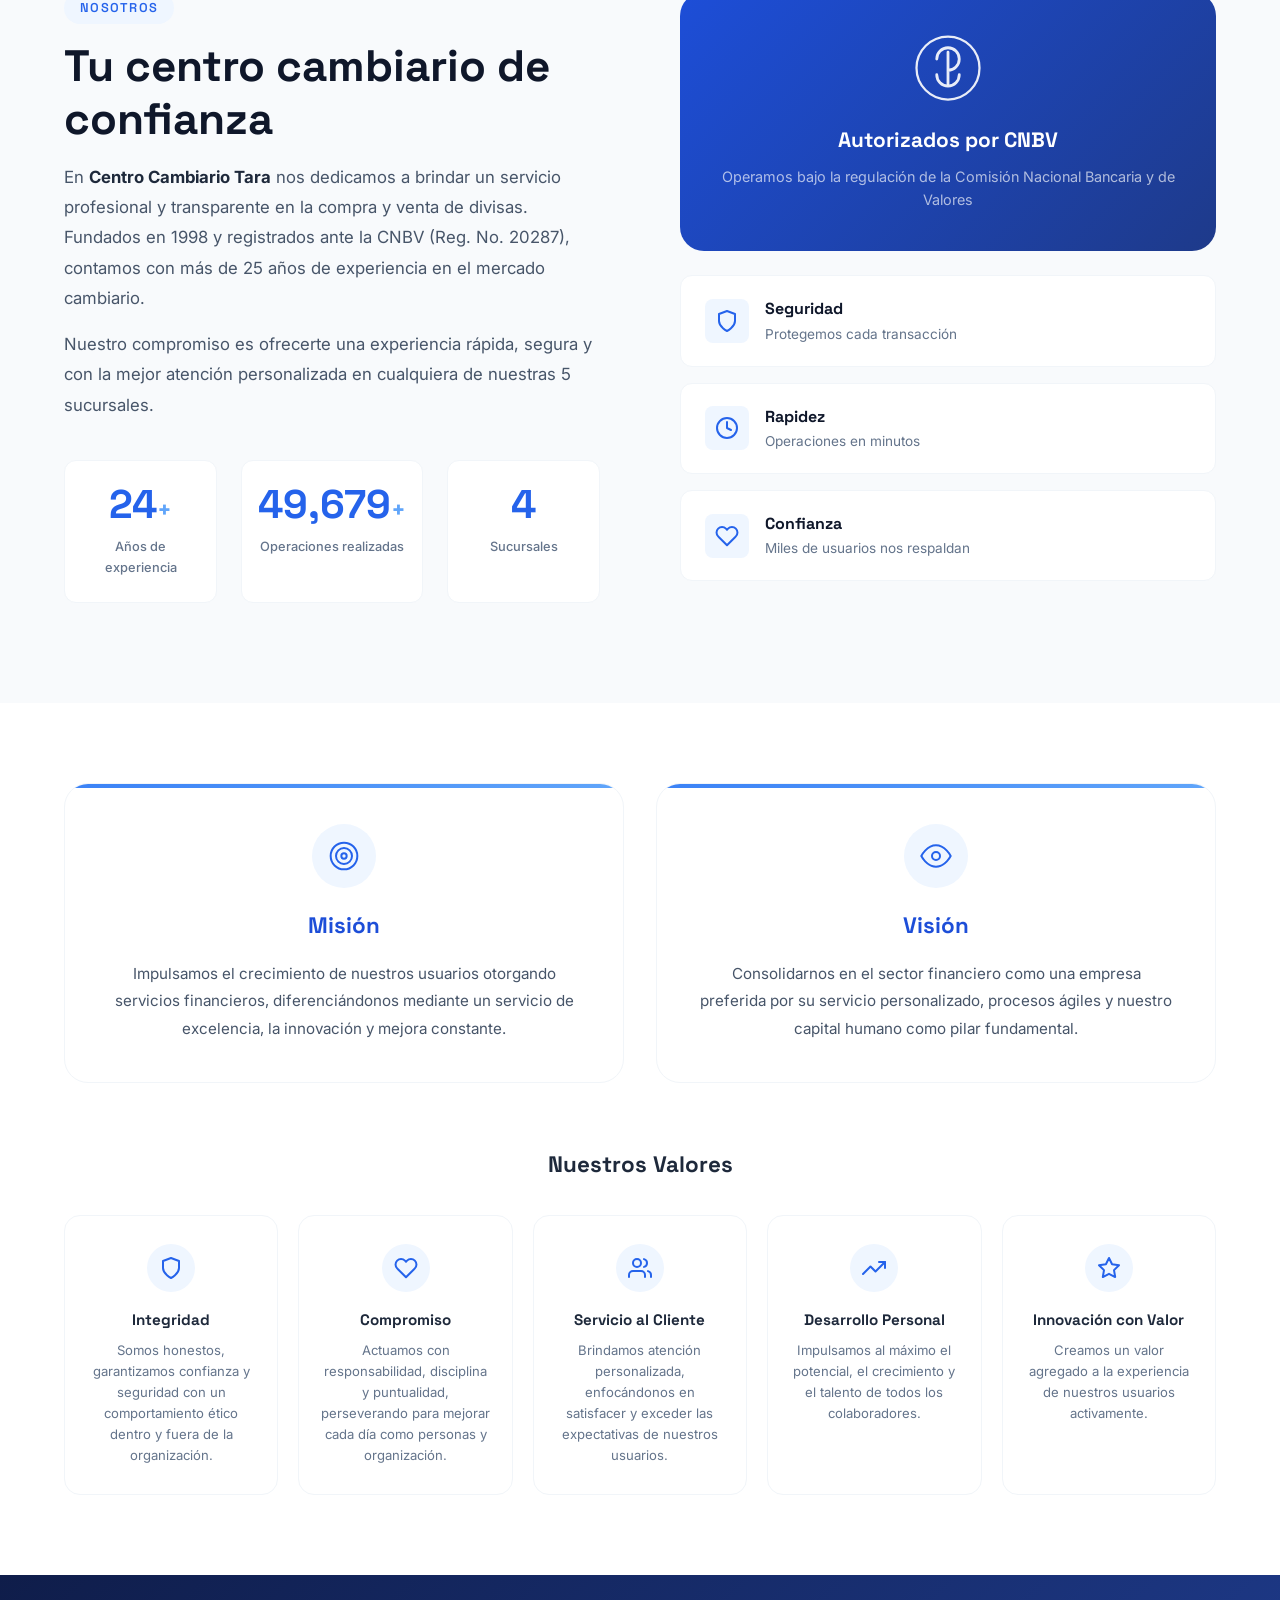
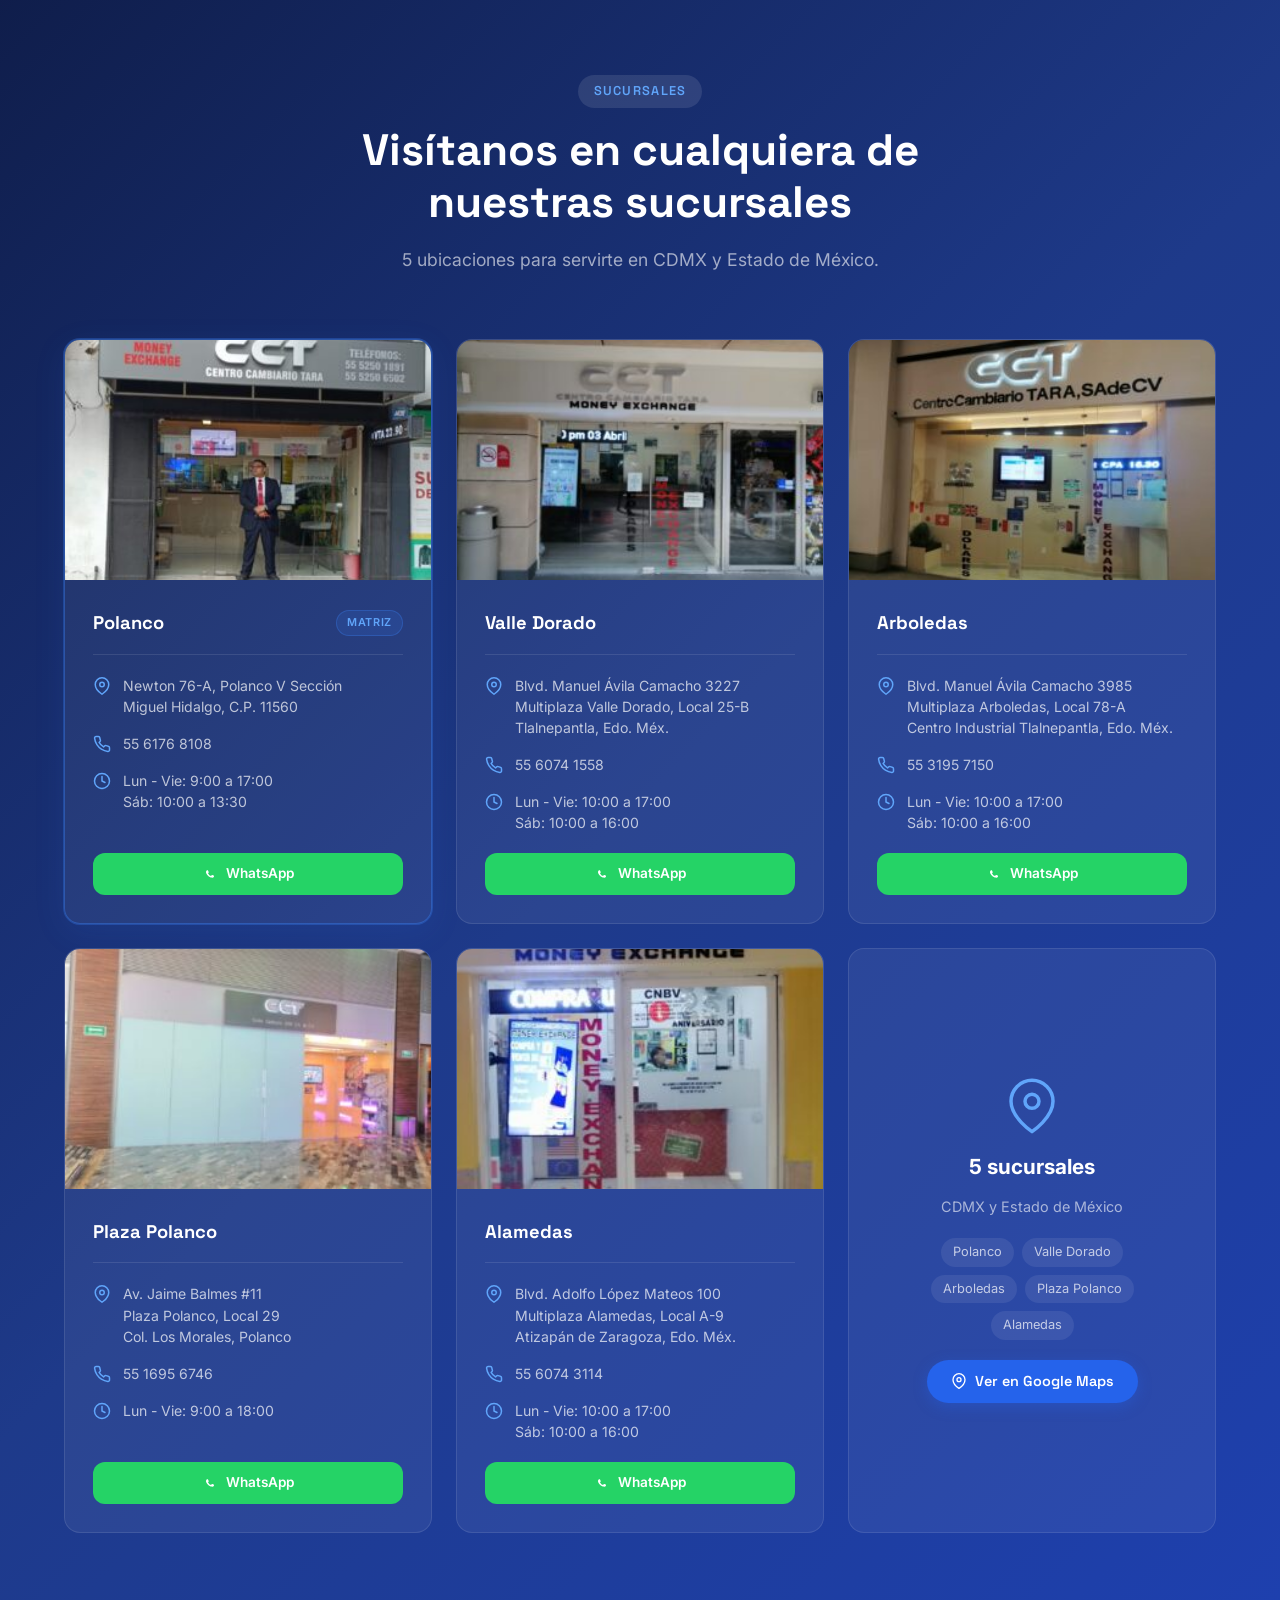
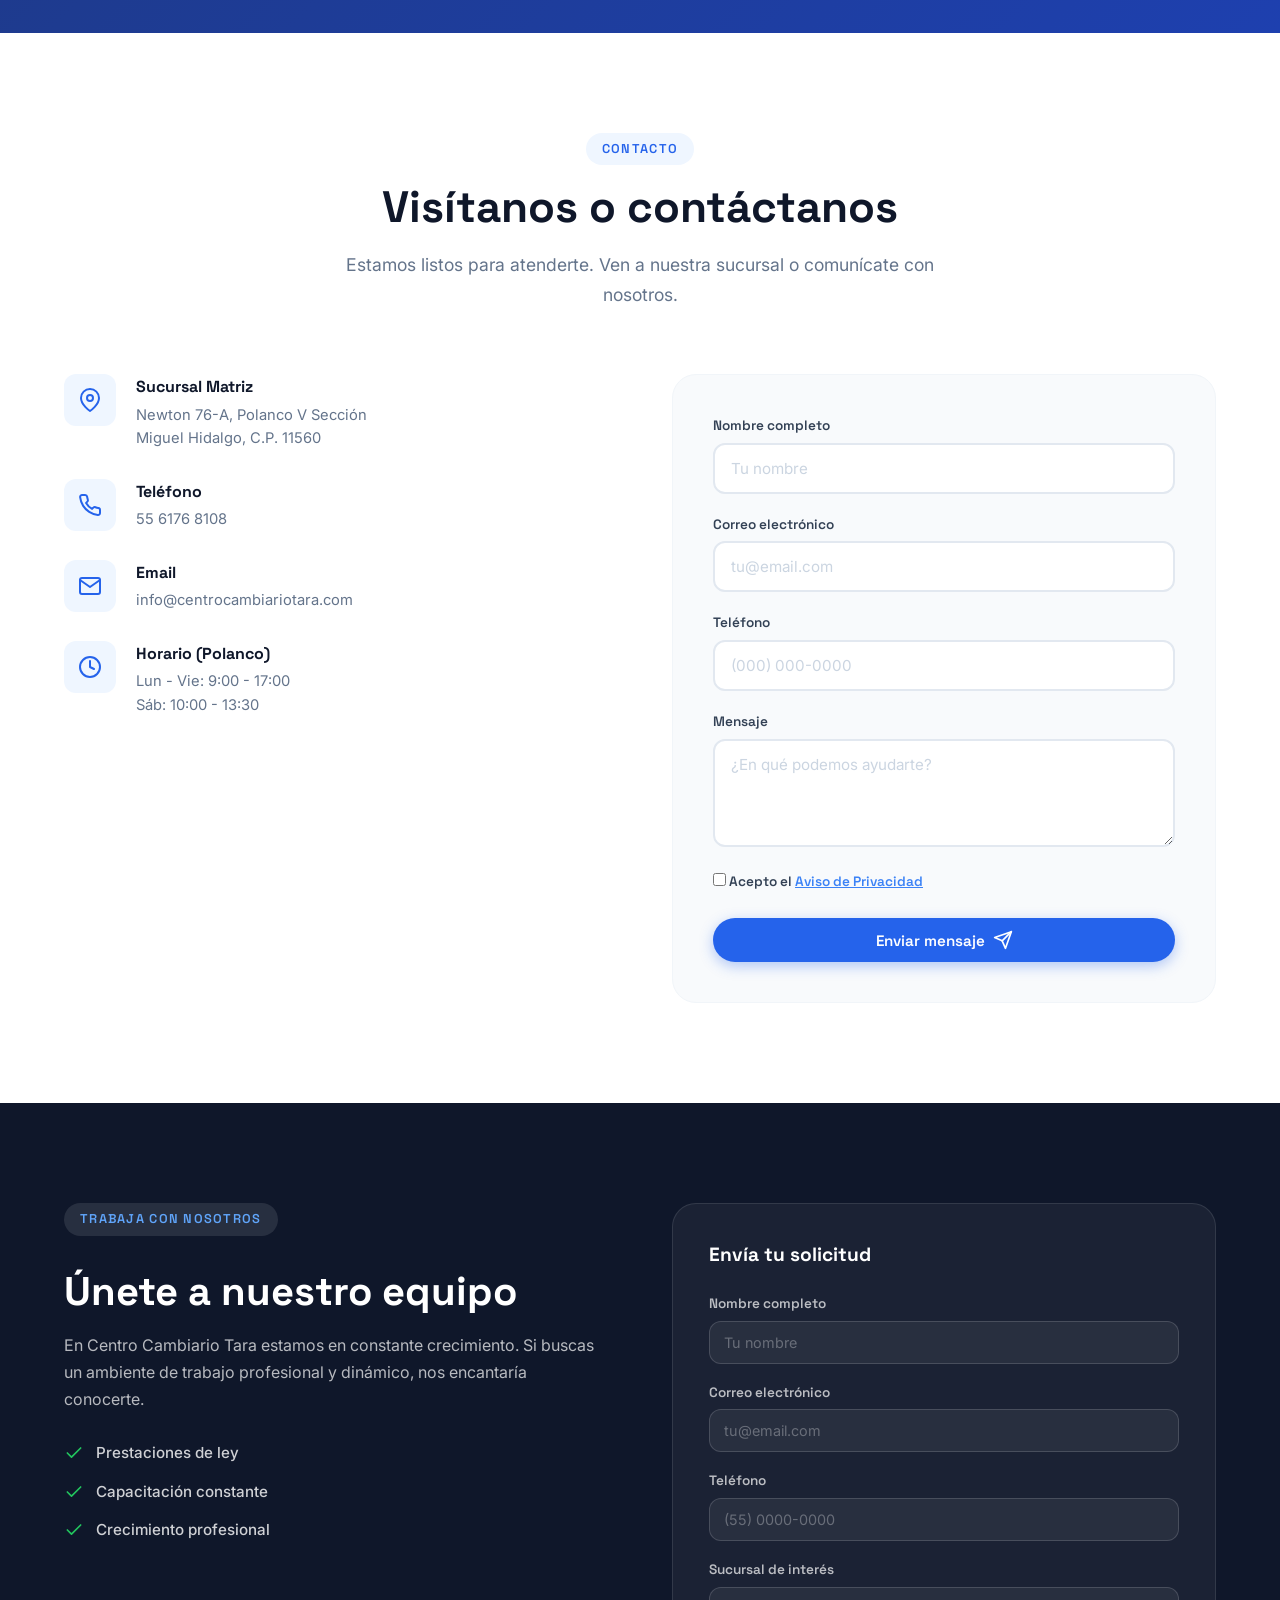
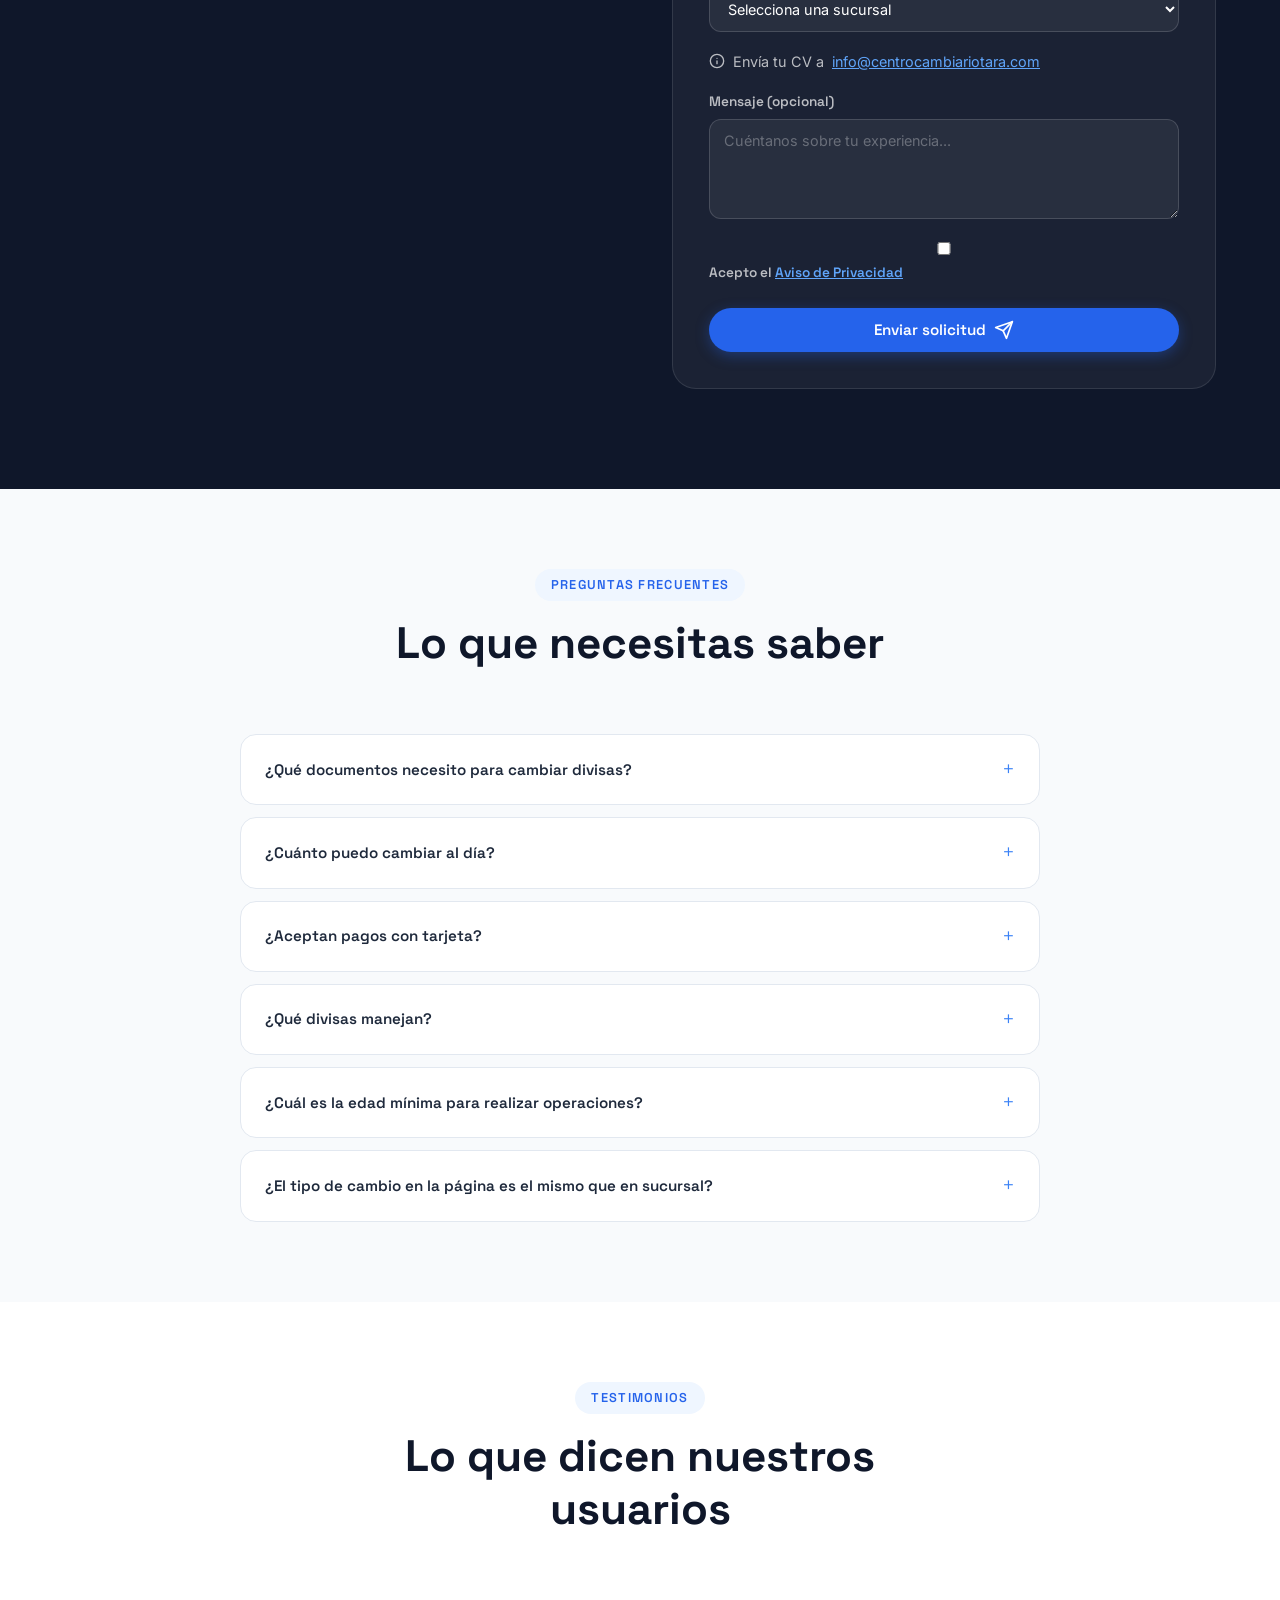
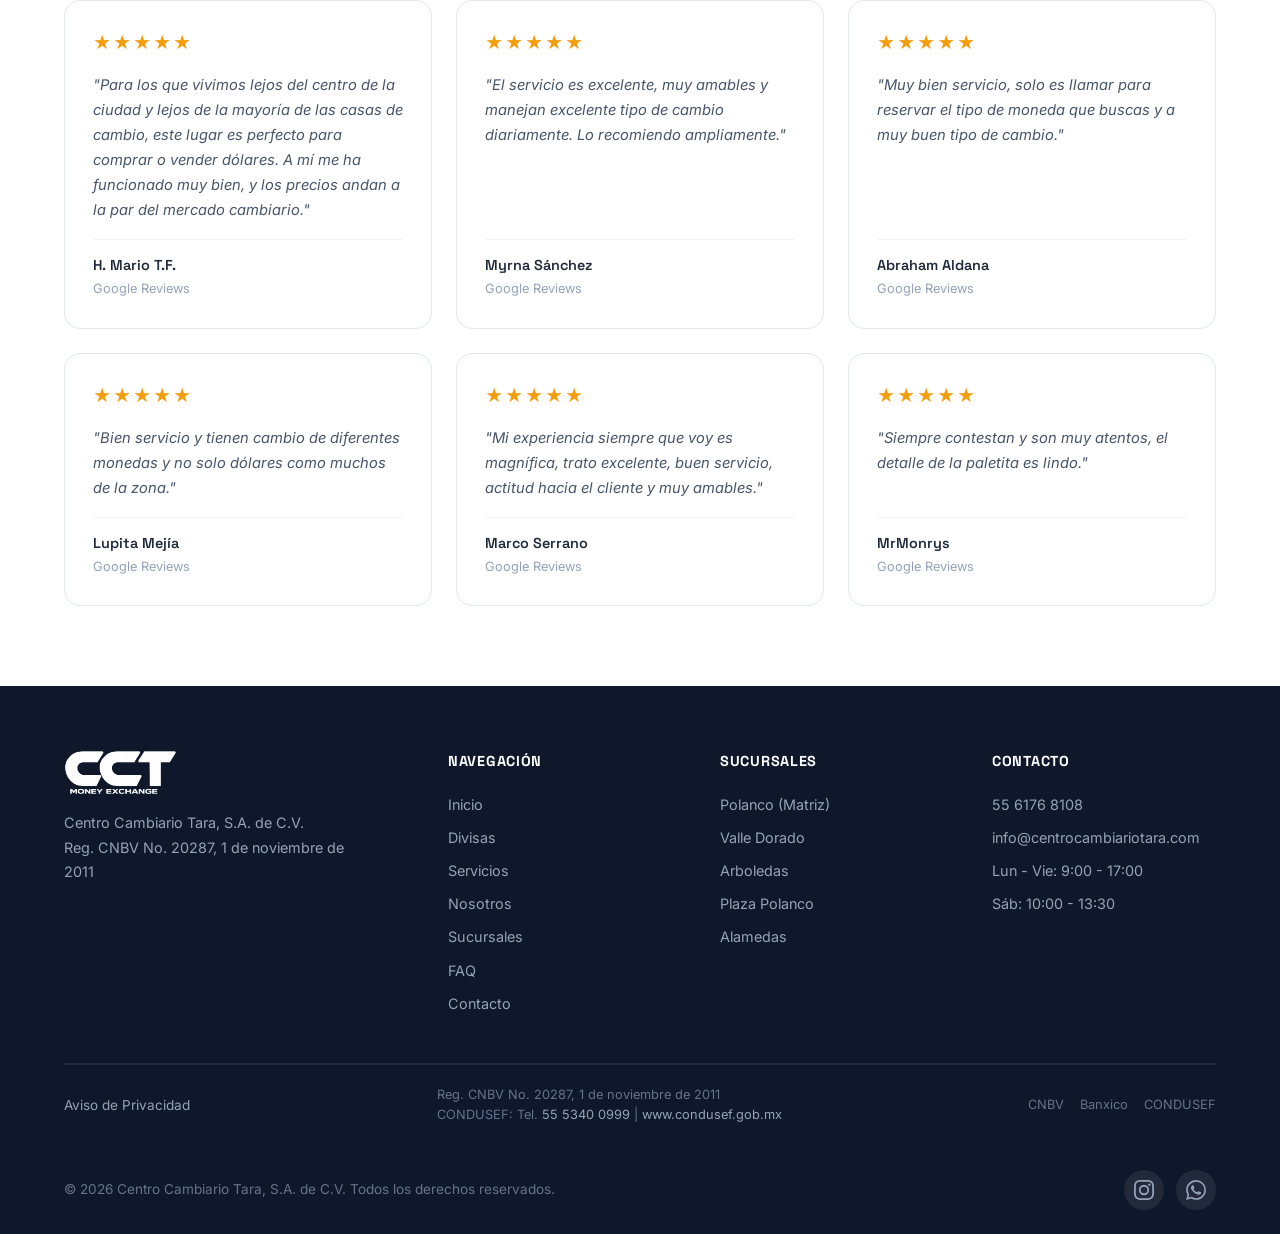
==== commit 91e1be09: "Fix CNBV registration number to 20287 and add date Correct from 02267 to 20287, add registration dat" ====
--- a/index.html
+++ b/index.html
@@ -4,7 +4,7 @@
     <meta charset="UTF-8">
     <meta name="viewport" content="width=device-width, initial-scale=1.0">
     <title>Centro Cambiario Tara | Compra y Venta de Divisas</title>
-    <meta name="description" content="Centro Cambiario Tara - Compra y venta de divisas, monedas de oro y plata. 5 sucursales en CDMX y Edo. Méx. Registro CNBV No. 02267.">
+    <meta name="description" content="Centro Cambiario Tara - Compra y venta de divisas, monedas de oro y plata. 5 sucursales en CDMX y Edo. Méx. Registro CNBV No. 20287.">
     <meta property="og:title" content="Centro Cambiario Tara | Compra y Venta de Divisas">
     <meta property="og:description" content="Tu centro de confianza para compra y venta de divisas, monedas de oro y plata. 5 sucursales en CDMX y Estado de México.">
     <meta property="og:type" content="website">
@@ -36,7 +36,7 @@
         "url": "https://centrocambiariotara.com",
         "logo": "https://centrocambiariotara.com/assets/logo-tara-new.png",
         "image": "https://centrocambiariotara.com/assets/logo-tara-new.png",
-        "description": "Compra y venta de divisas, monedas de oro y plata. 5 sucursales en CDMX y Estado de México. Registro CNBV No. 02267.",
+        "description": "Compra y venta de divisas, monedas de oro y plata. 5 sucursales en CDMX y Estado de México. Registro CNBV No. 20287.",
         "telephone": "+525561768108",
         "email": "info@centrocambiariotara.com",
         "currenciesAccepted": "MXN, USD, EUR, CAD, AUD, GBP, CHF, JPY, CNY",
@@ -369,7 +369,7 @@
                     <span class="section-tag">Nosotros</span>
                     <h2 class="section-title section-title--left">Tu centro cambiario de confianza</h2>
                     <p class="about__text">
-                        En <strong>Centro Cambiario Tara</strong> nos dedicamos a brindar un servicio profesional y transparente en la compra y venta de divisas. Fundados en 1998 y registrados ante la CNBV (Reg. No. 02267), contamos con más de 25 años de experiencia en el mercado cambiario.
+                        En <strong>Centro Cambiario Tara</strong> nos dedicamos a brindar un servicio profesional y transparente en la compra y venta de divisas. Fundados en 1998 y registrados ante la CNBV (Reg. No. 20287), contamos con más de 25 años de experiencia en el mercado cambiario.
                     </p>
                     <p class="about__text">
                         Nuestro compromiso es ofrecerte una experiencia rápida, segura y con la mejor atención personalizada en cualquiera de nuestras 5 sucursales.
@@ -975,7 +975,7 @@
                     <a href="#" class="navbar__logo">
                         <img src="assets/logo-tara-new.png" alt="Centro Cambiario Tara - CCT Money Exchange" class="navbar__logo-img navbar__logo-img--footer">
                     </a>
-                    <p class="footer__desc">Centro Cambiario Tara, S.A. de C.V.<br>Registro CNBV No. 02267</p>
+                    <p class="footer__desc">Centro Cambiario Tara, S.A. de C.V.<br>Reg. CNBV No. 20287, 1 de noviembre de 2011</p>
                 </div>
                 <div class="footer__links">
                     <h4>Navegación</h4>
@@ -1014,6 +1014,7 @@
                     <a href="https://avisoprivacidadcc.com/cc-tara" target="_blank" rel="noopener">Aviso de Privacidad</a>
                 </div>
                 <div class="footer__condusef">
+                    <p>Reg. CNBV No. 20287, 1 de noviembre de 2011</p>
                     <p>CONDUSEF: Tel. <a href="tel:+525553400999">55 5340 0999</a> | <a href="https://www.condusef.gob.mx" target="_blank" rel="noopener">www.condusef.gob.mx</a></p>
                 </div>
                 <div class="footer__regulatory">
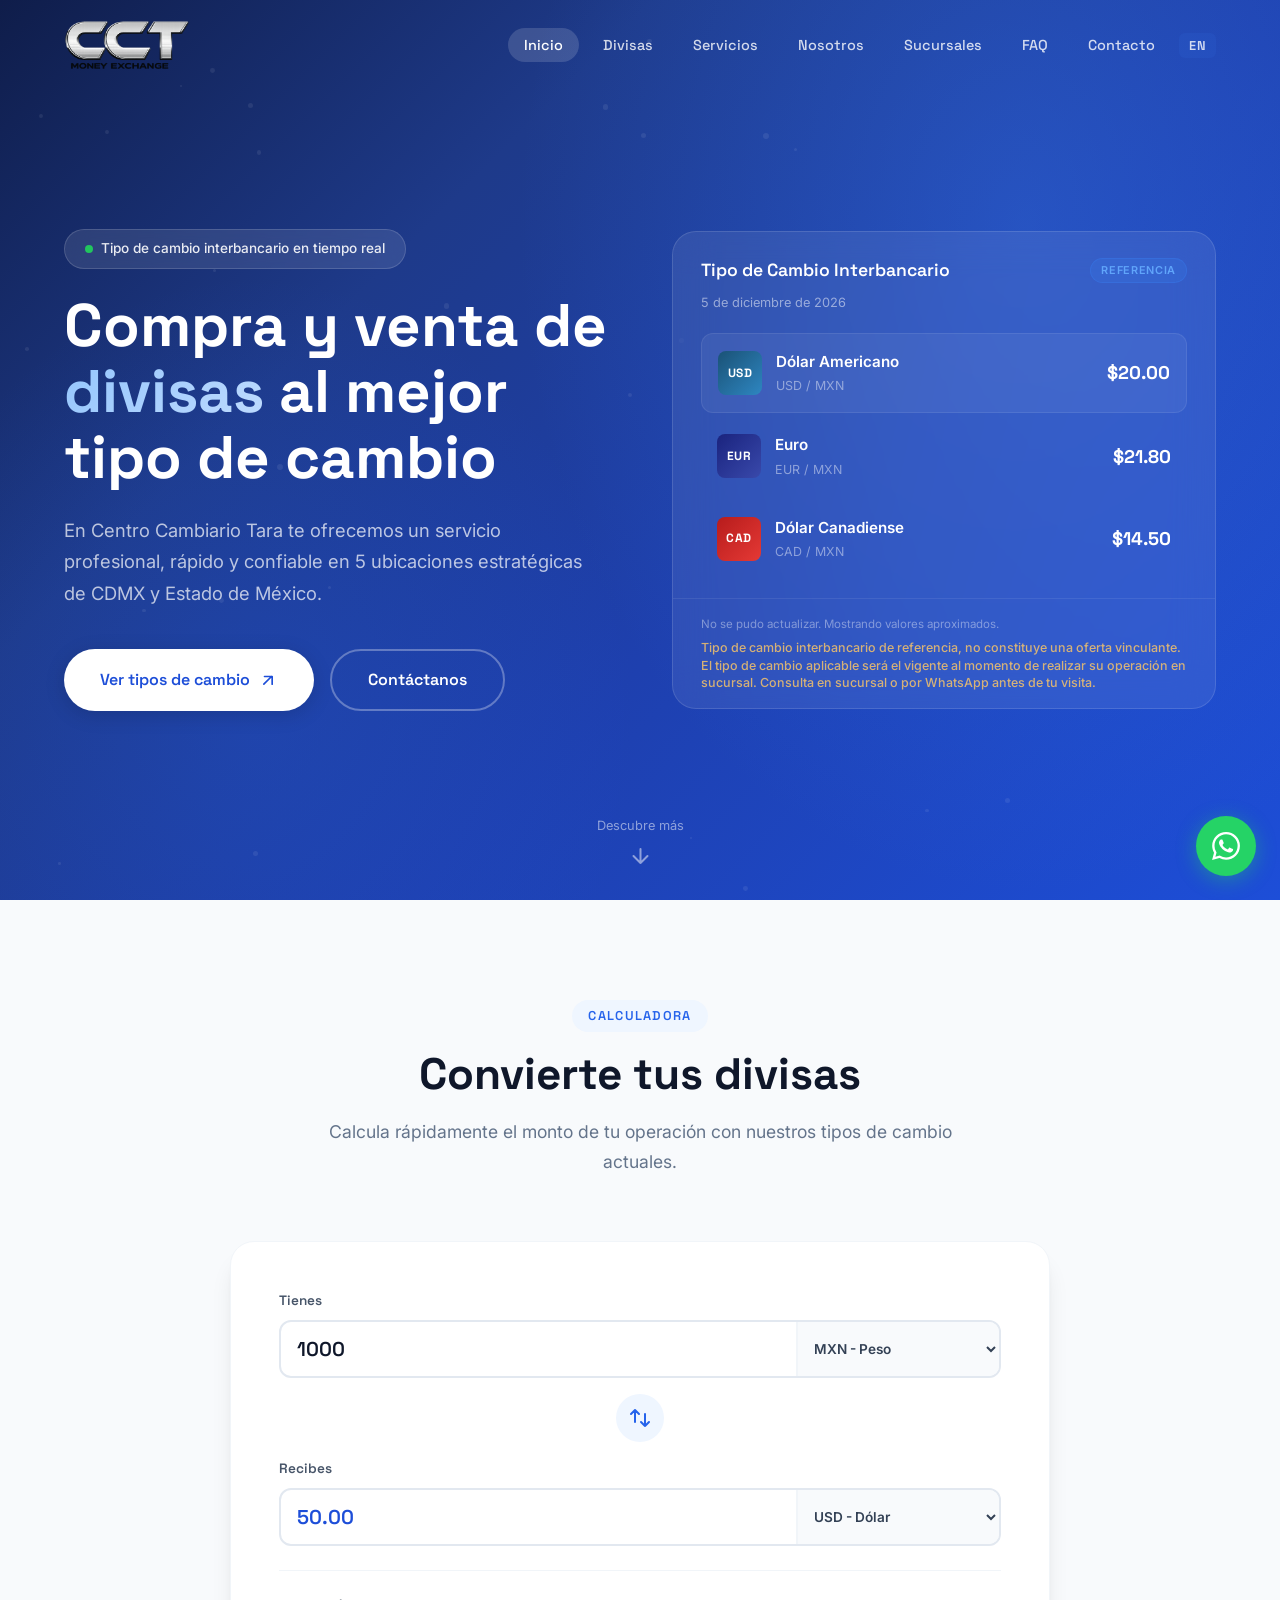
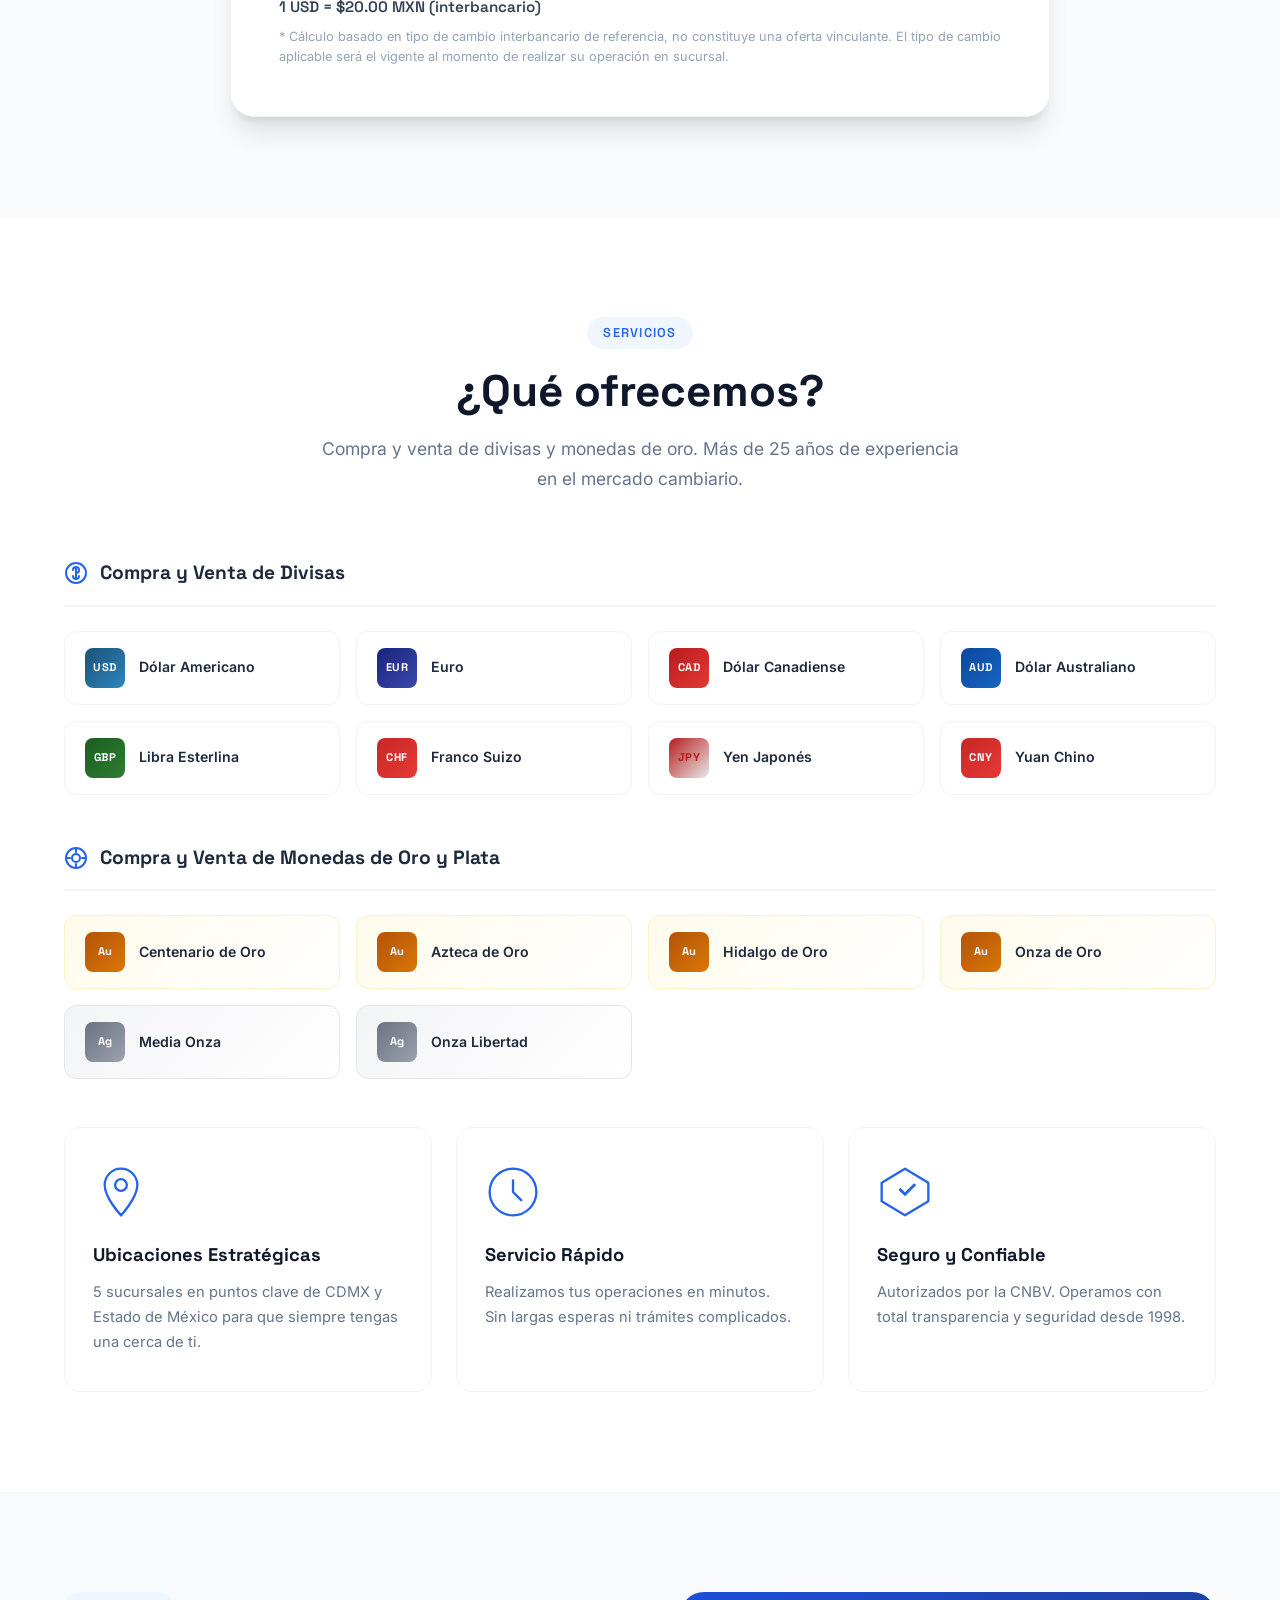
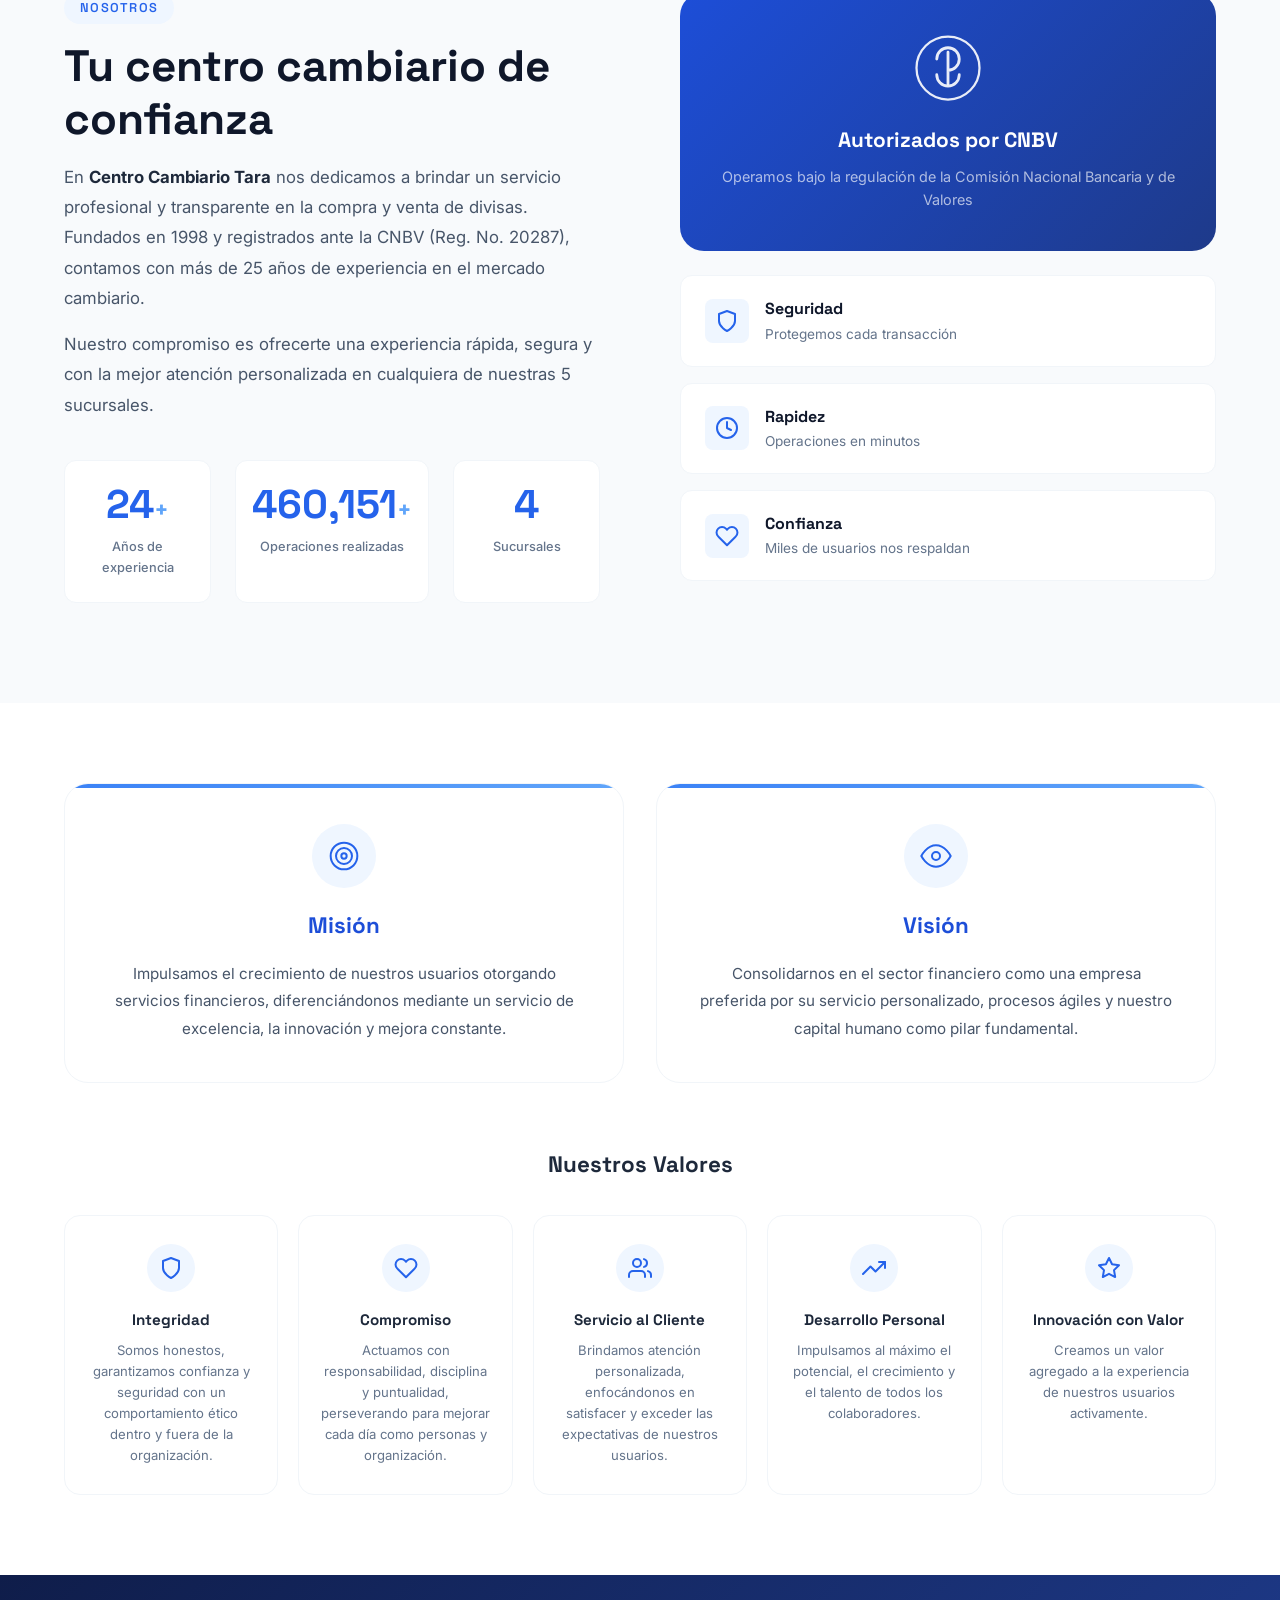
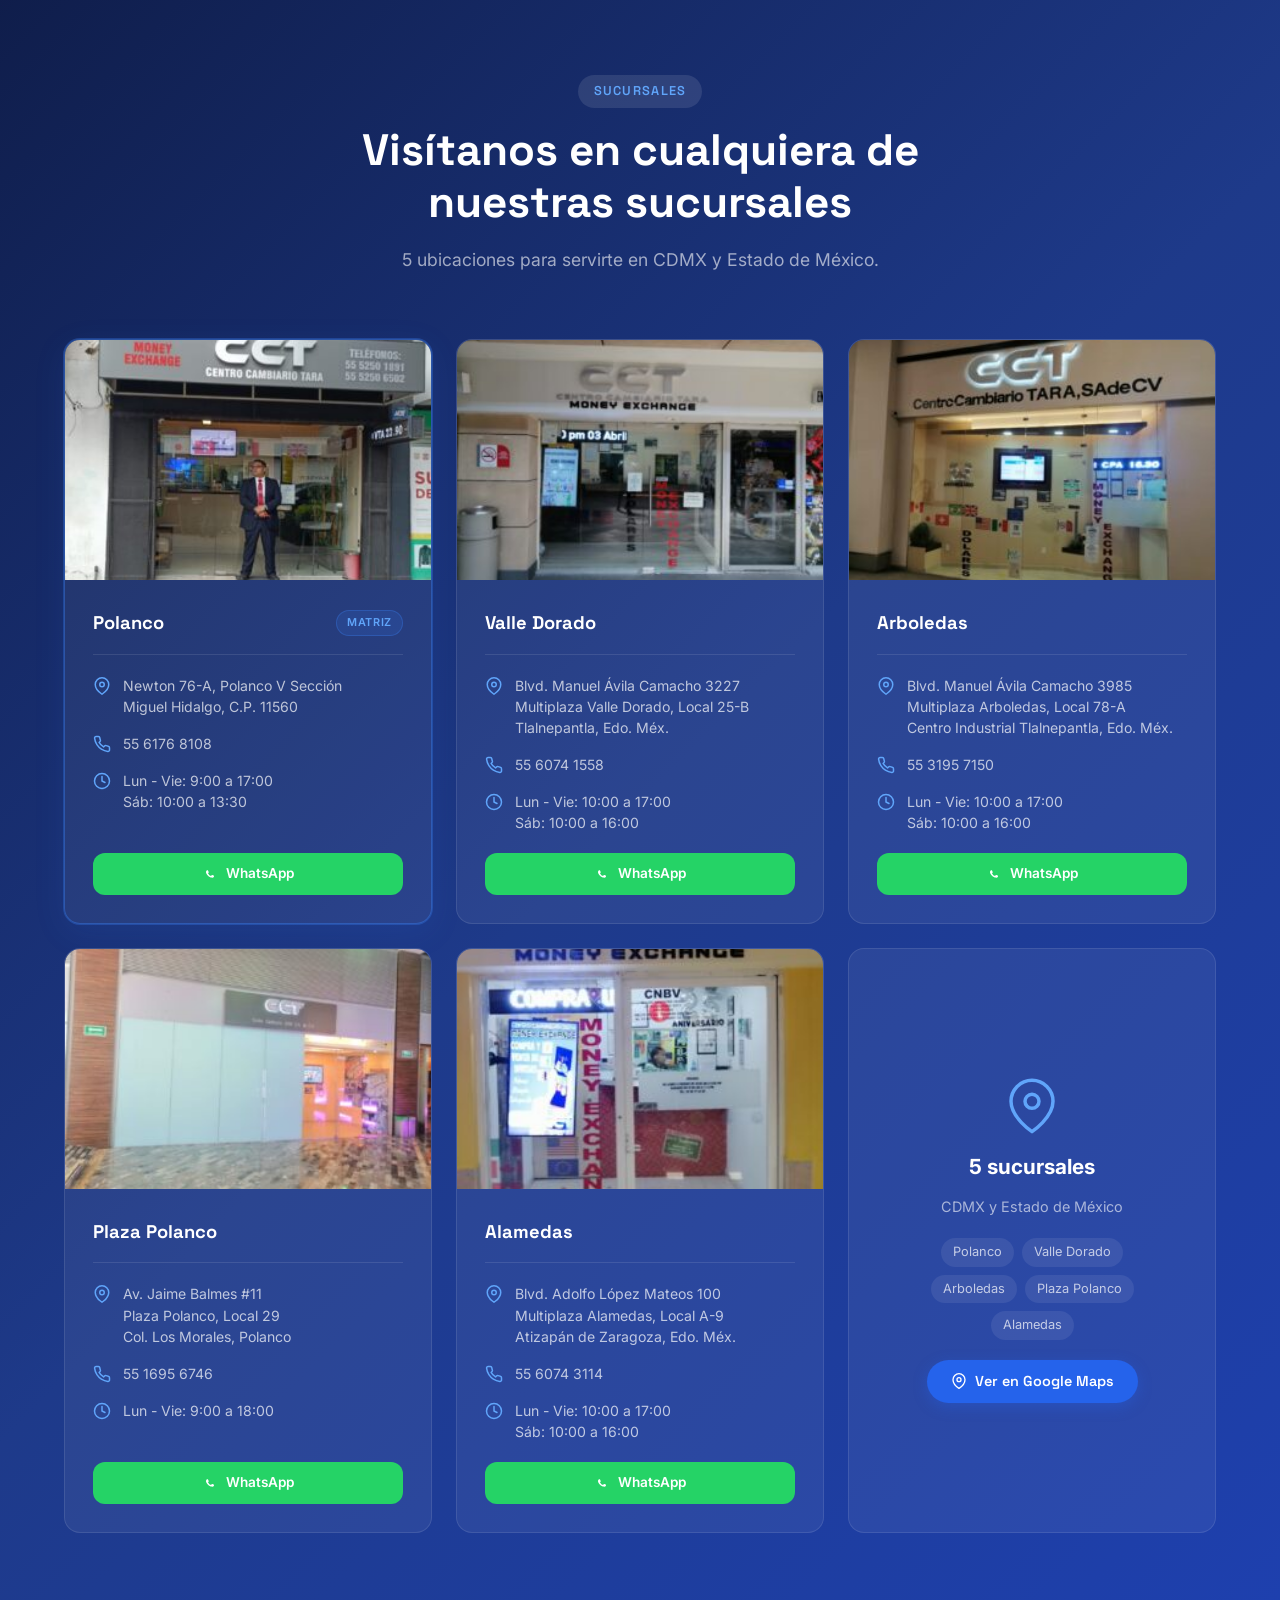
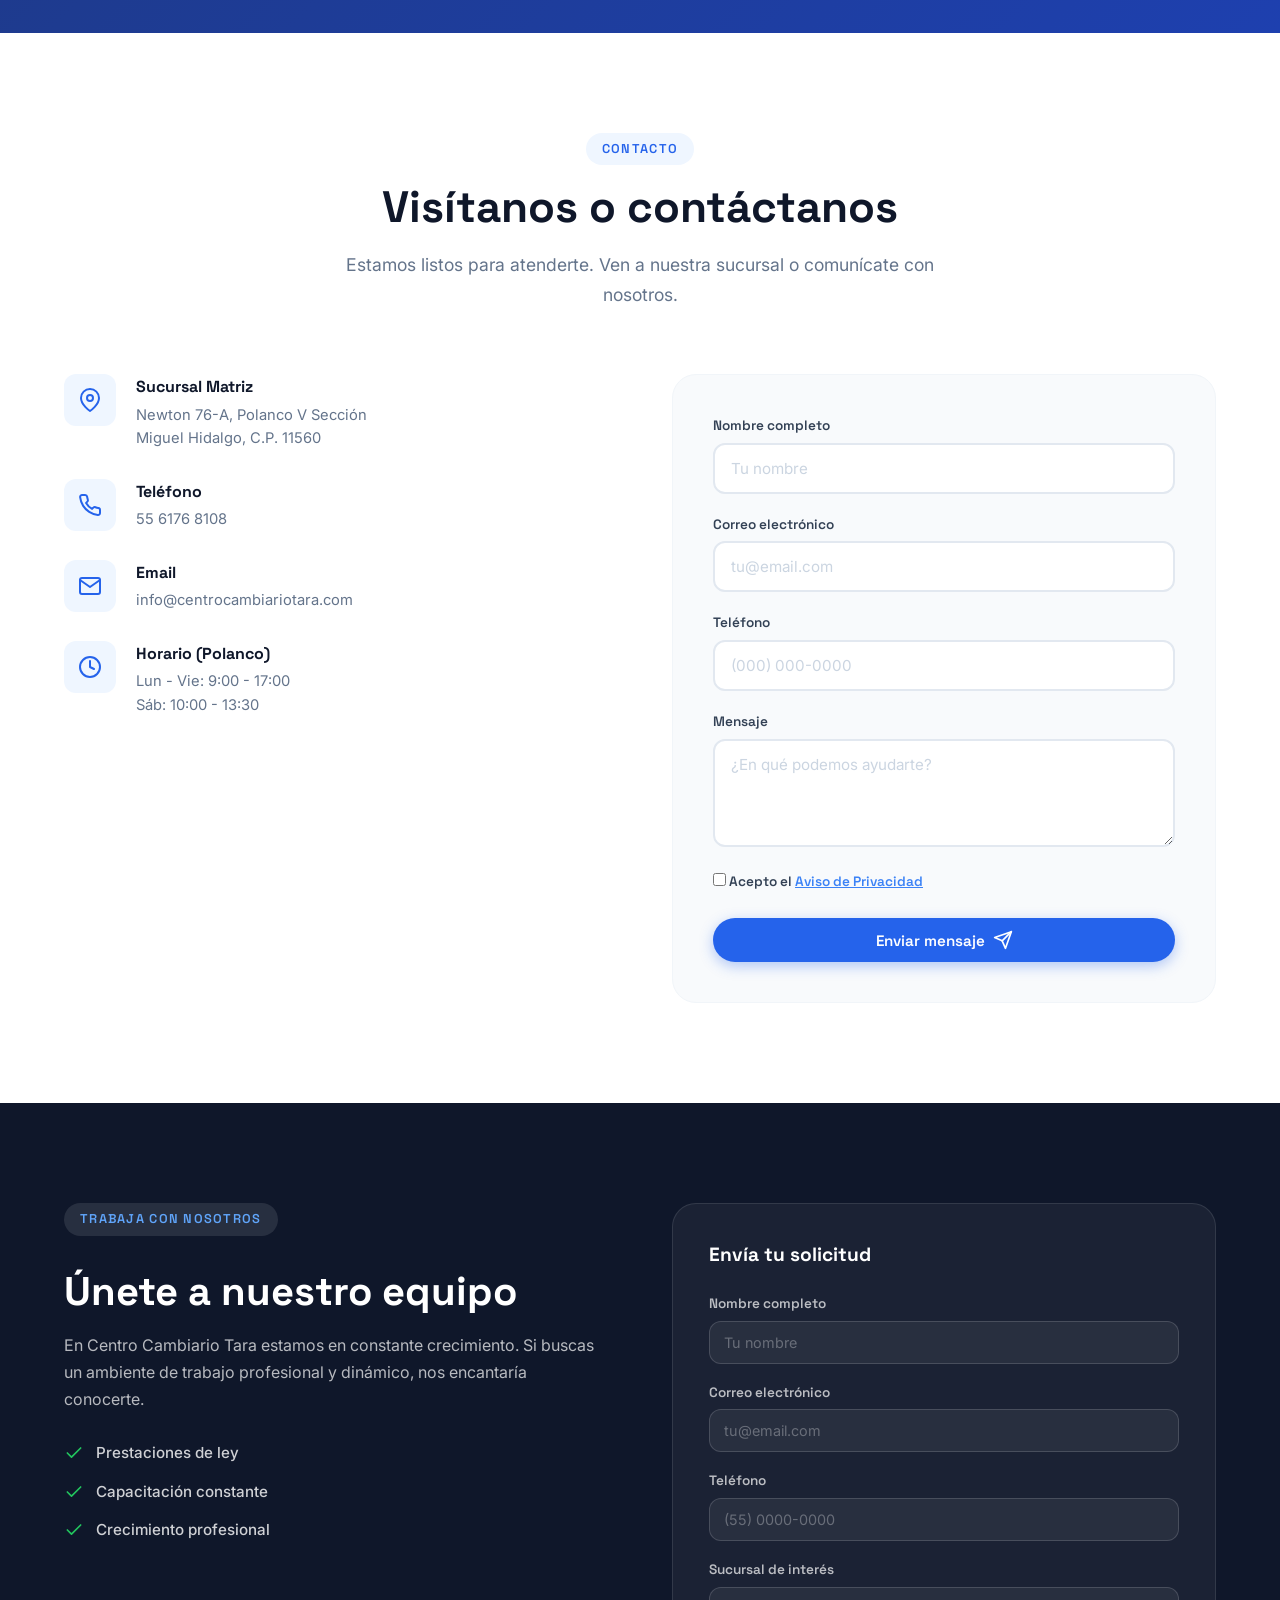
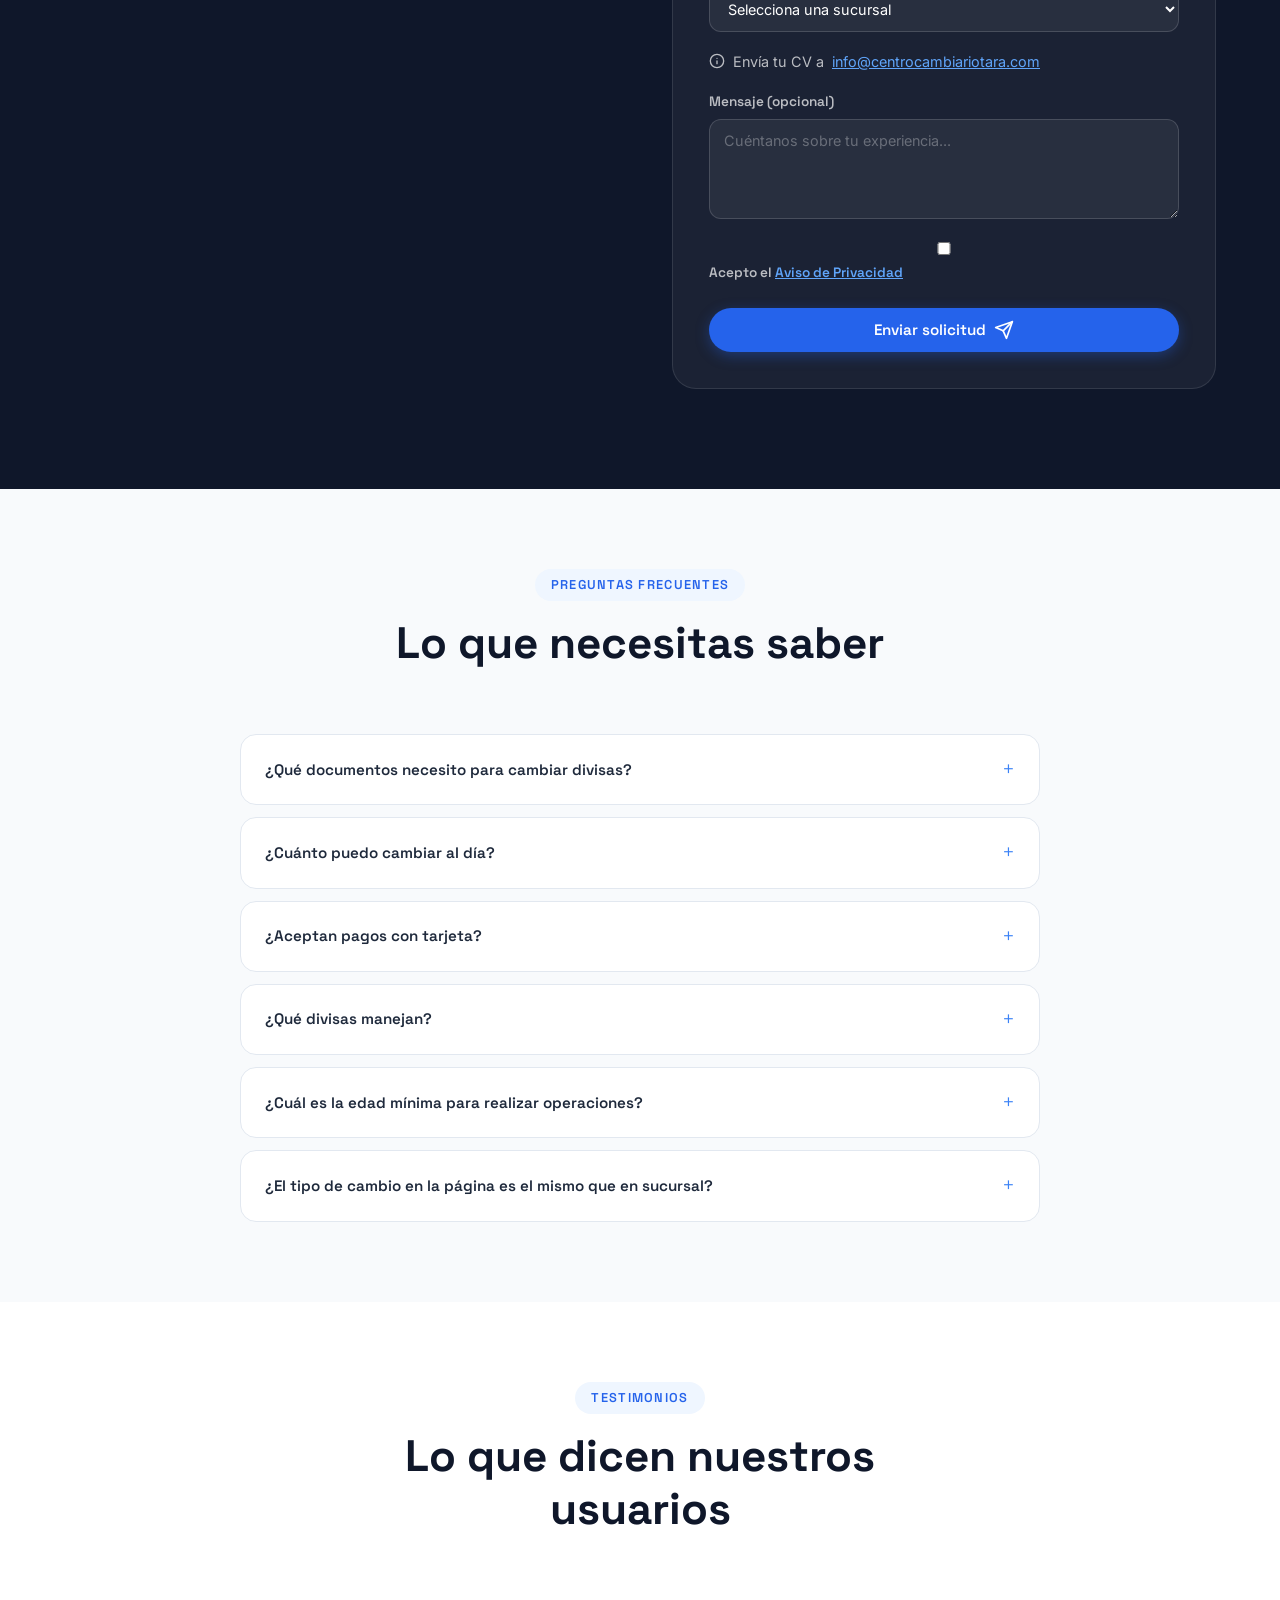
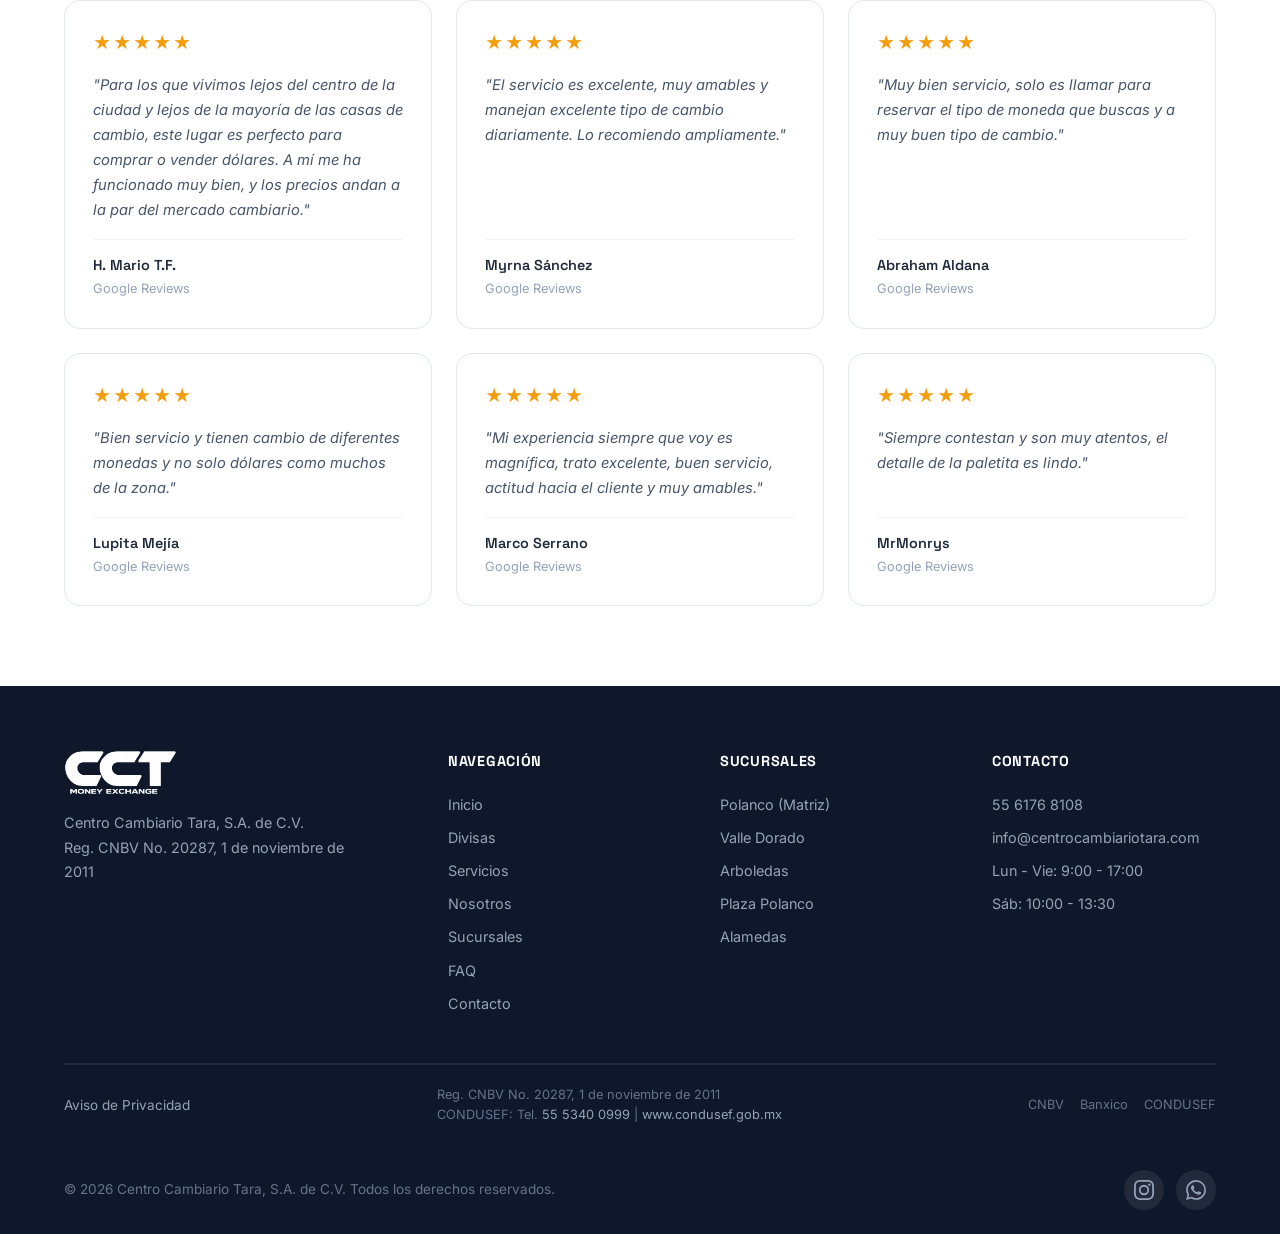
==== commit 3e421b23: "Update operations counter to 460,152 https://claude.ai/code/session_01XLa8miS7cgs7HEYKdLDhTC" ====
--- a/index.html
+++ b/index.html
@@ -380,7 +380,7 @@
                             <span class="stat__label">Años de experiencia</span>
                         </div>
                         <div class="stat">
-                            <span class="stat__number" data-count="50000">0</span><span class="stat__suffix">+</span>
+                            <span class="stat__number" data-count="460152">0</span><span class="stat__suffix">+</span>
                             <span class="stat__label">Operaciones realizadas</span>
                         </div>
                         <div class="stat">
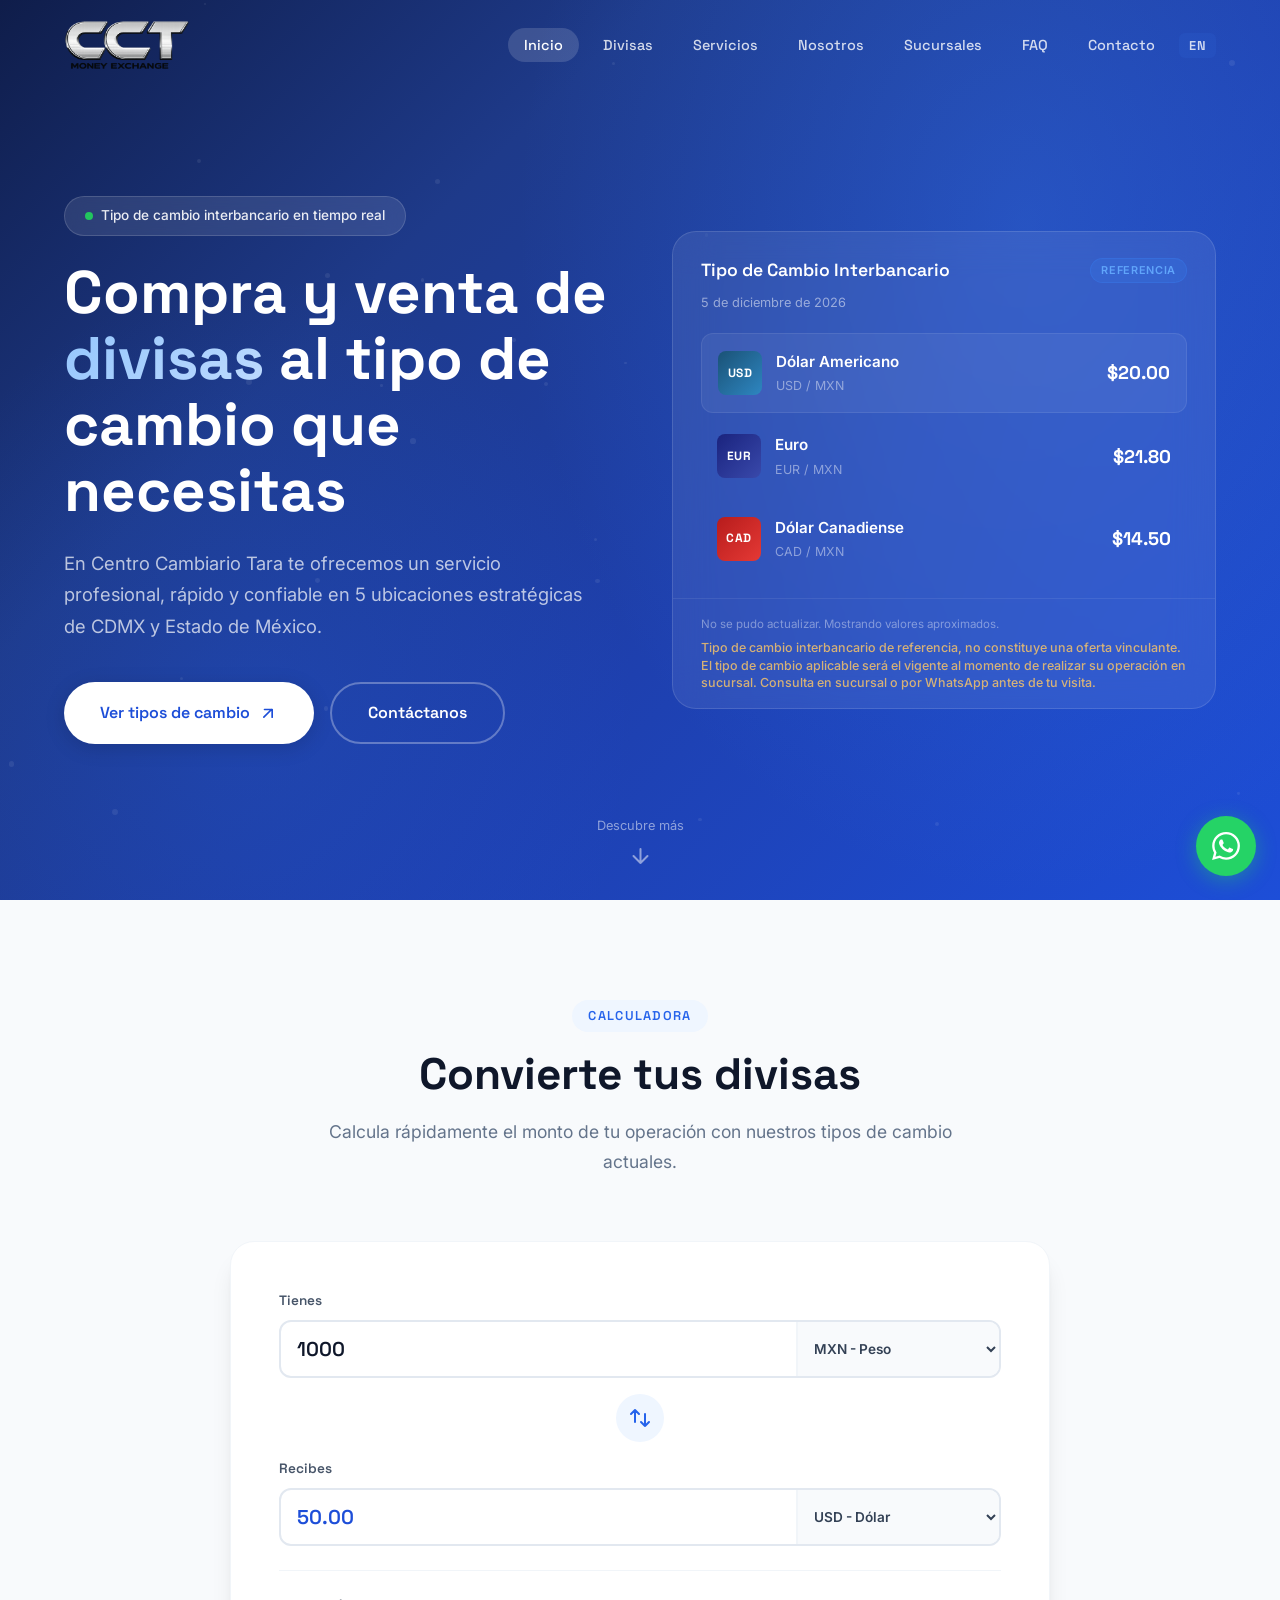
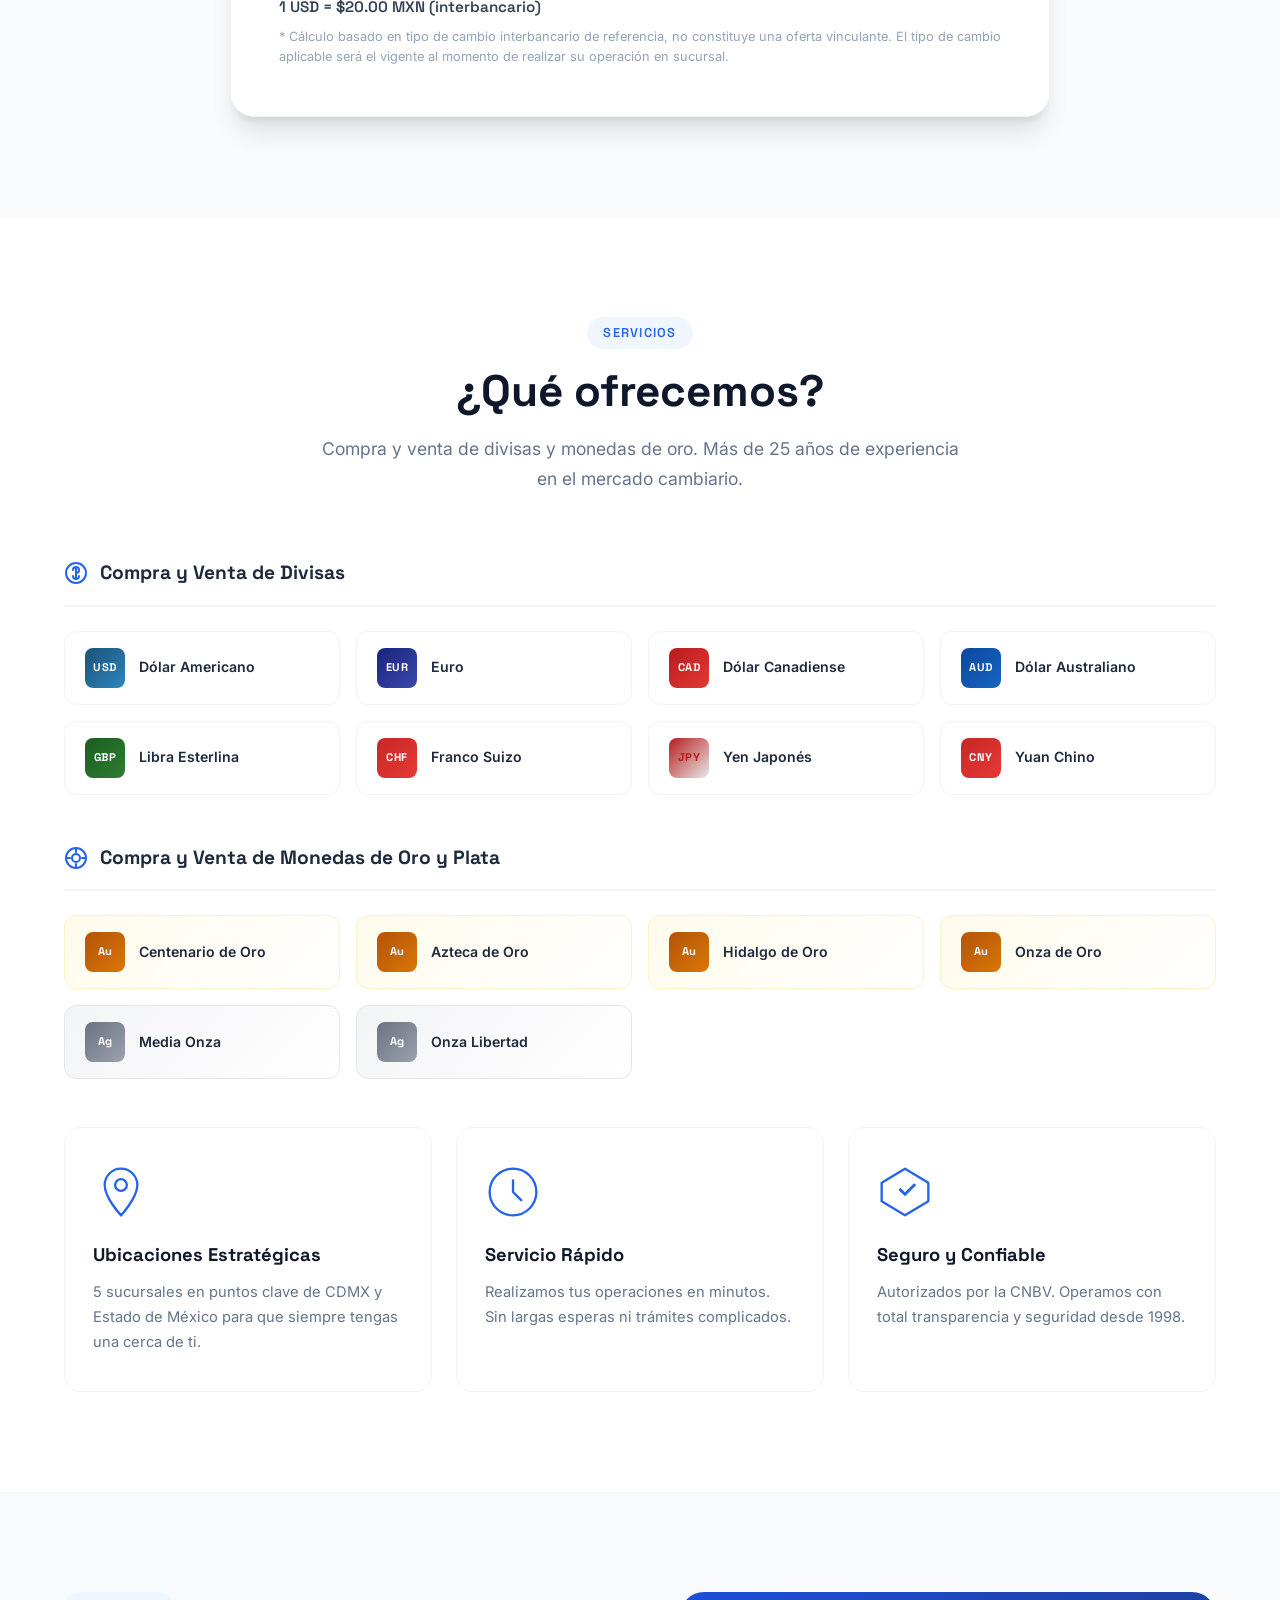
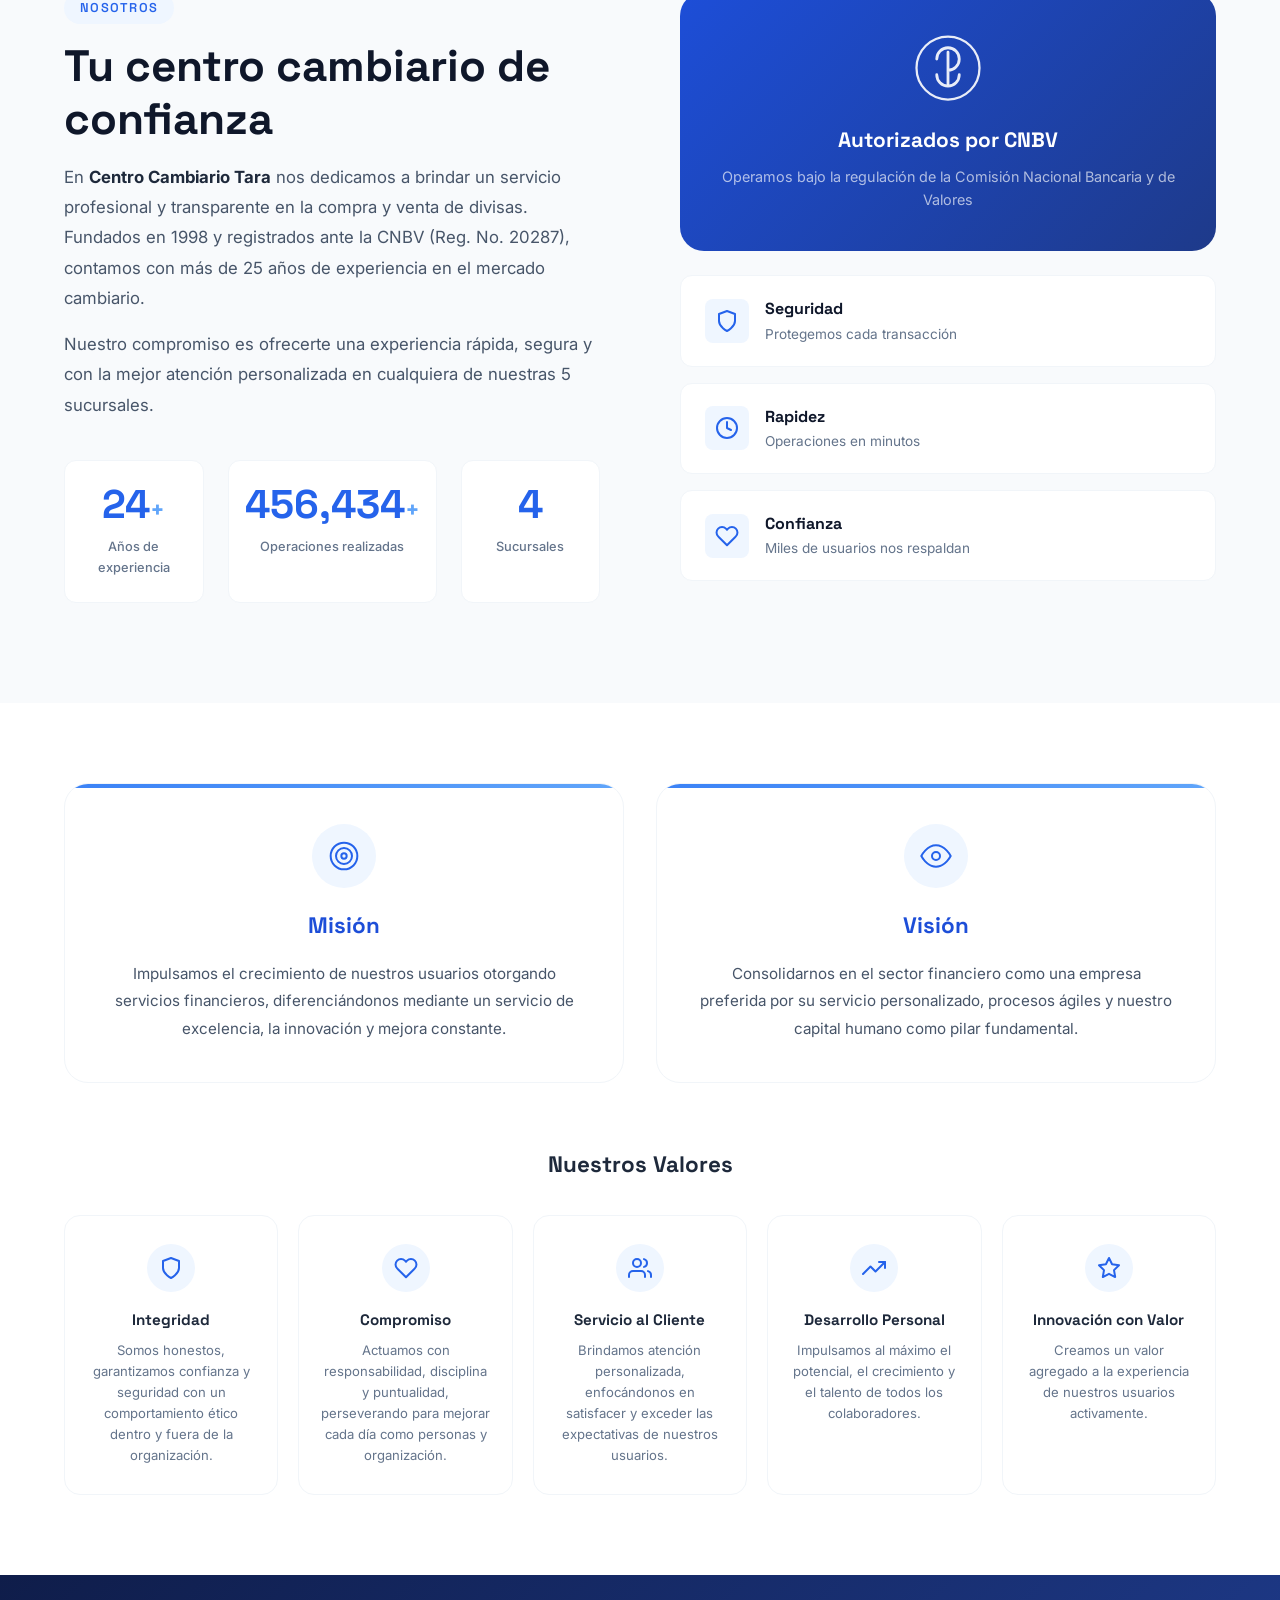
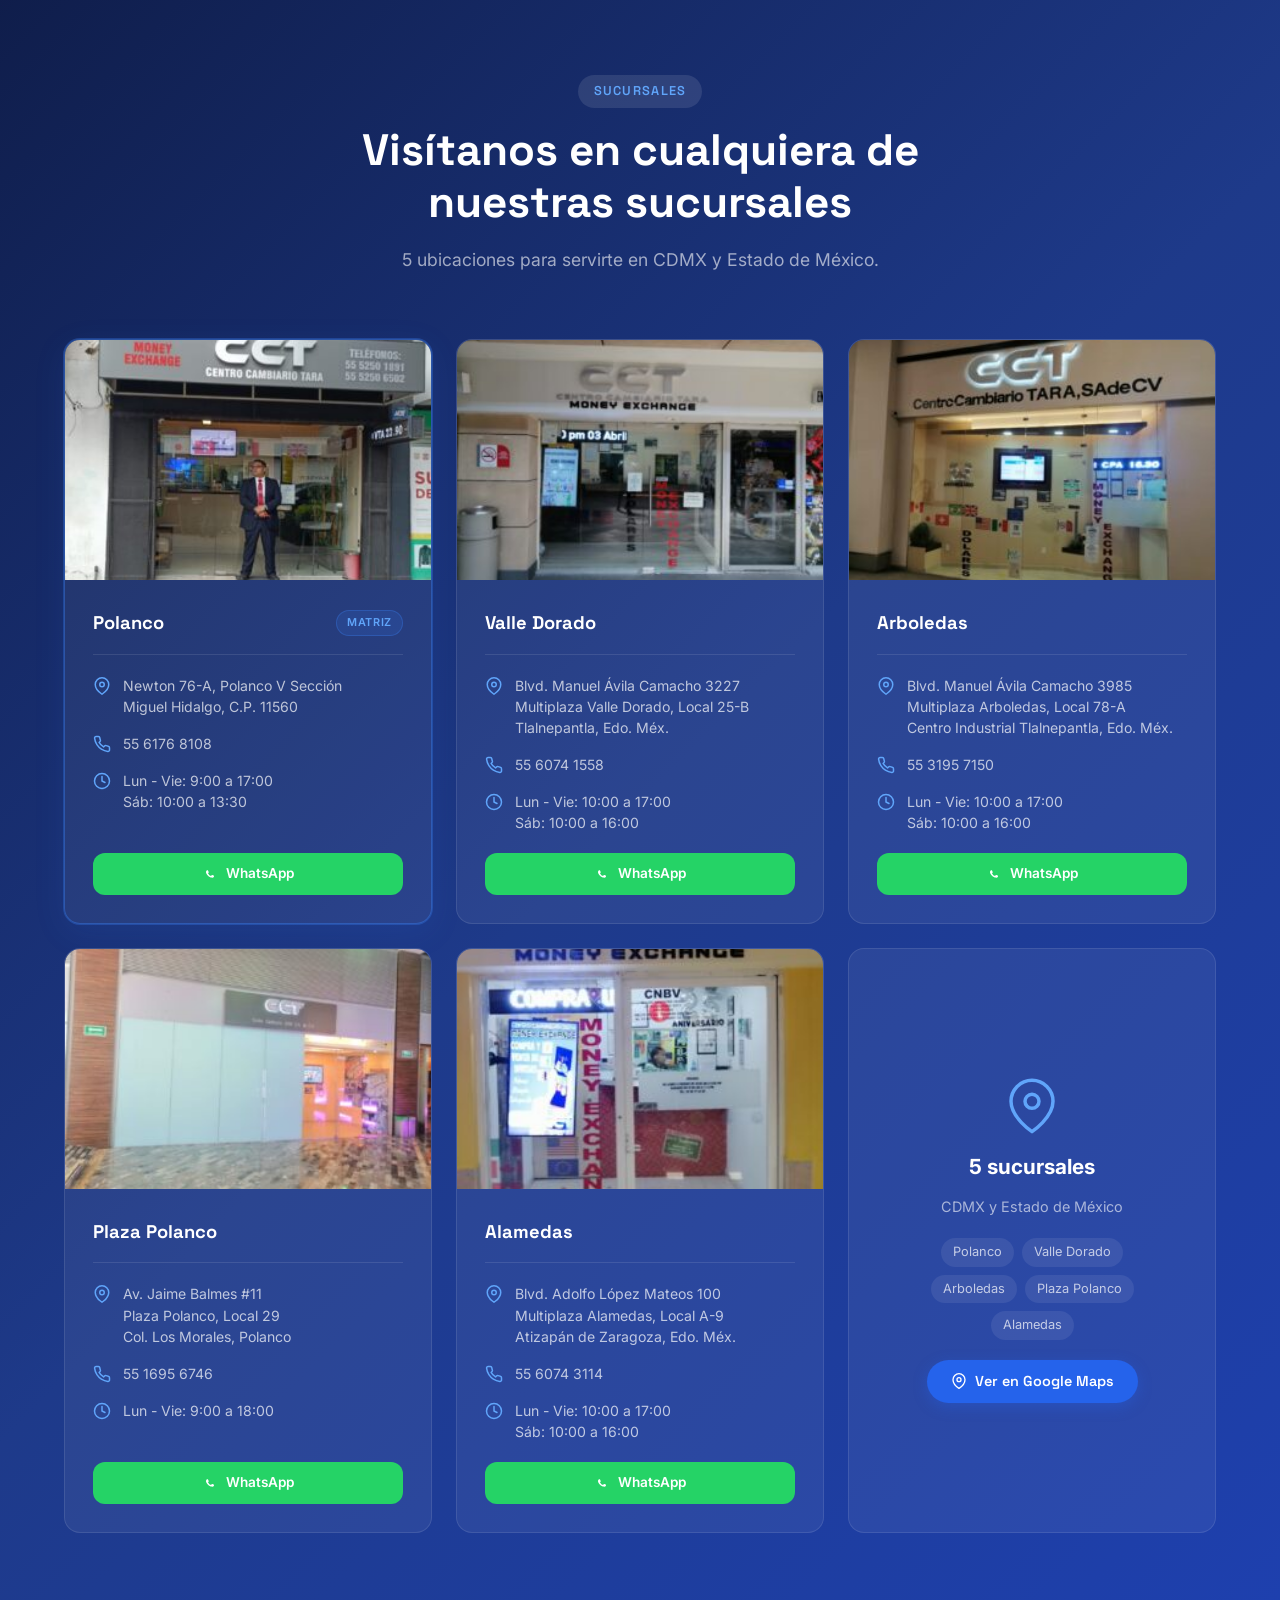
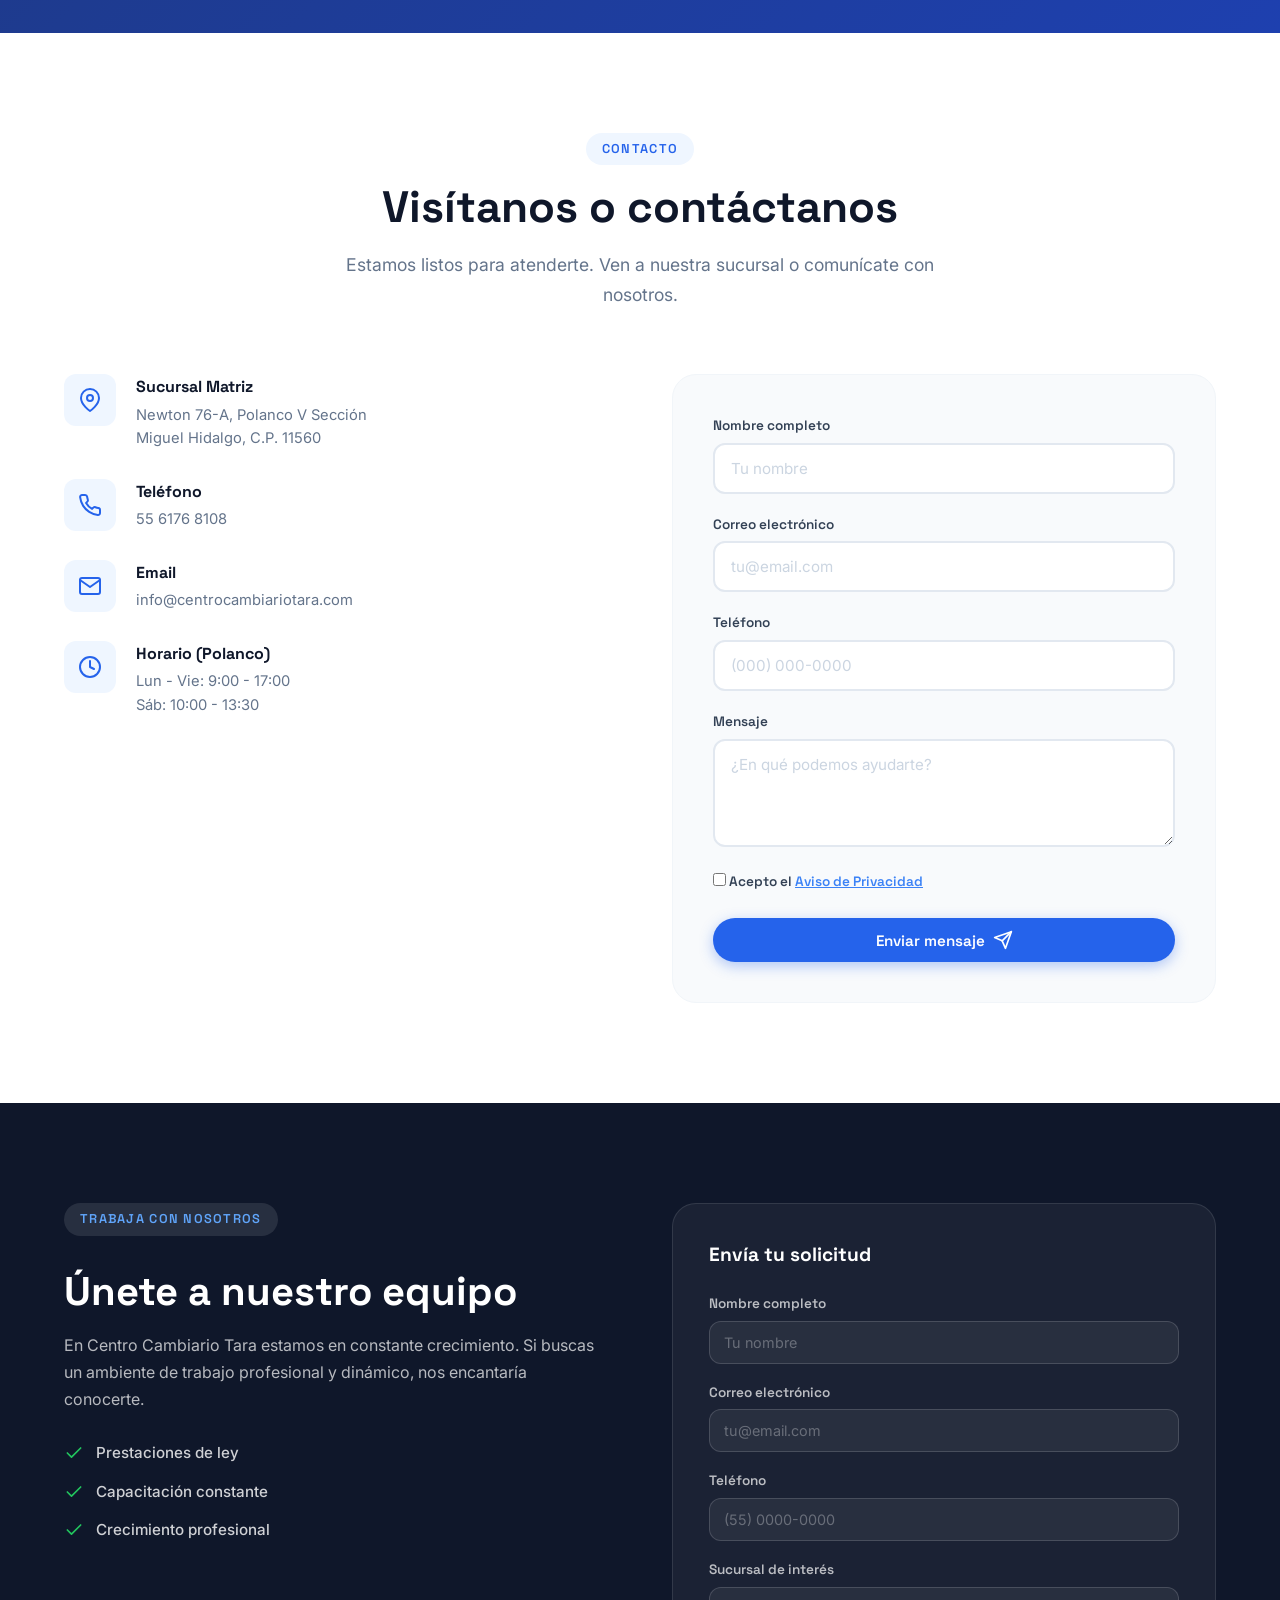
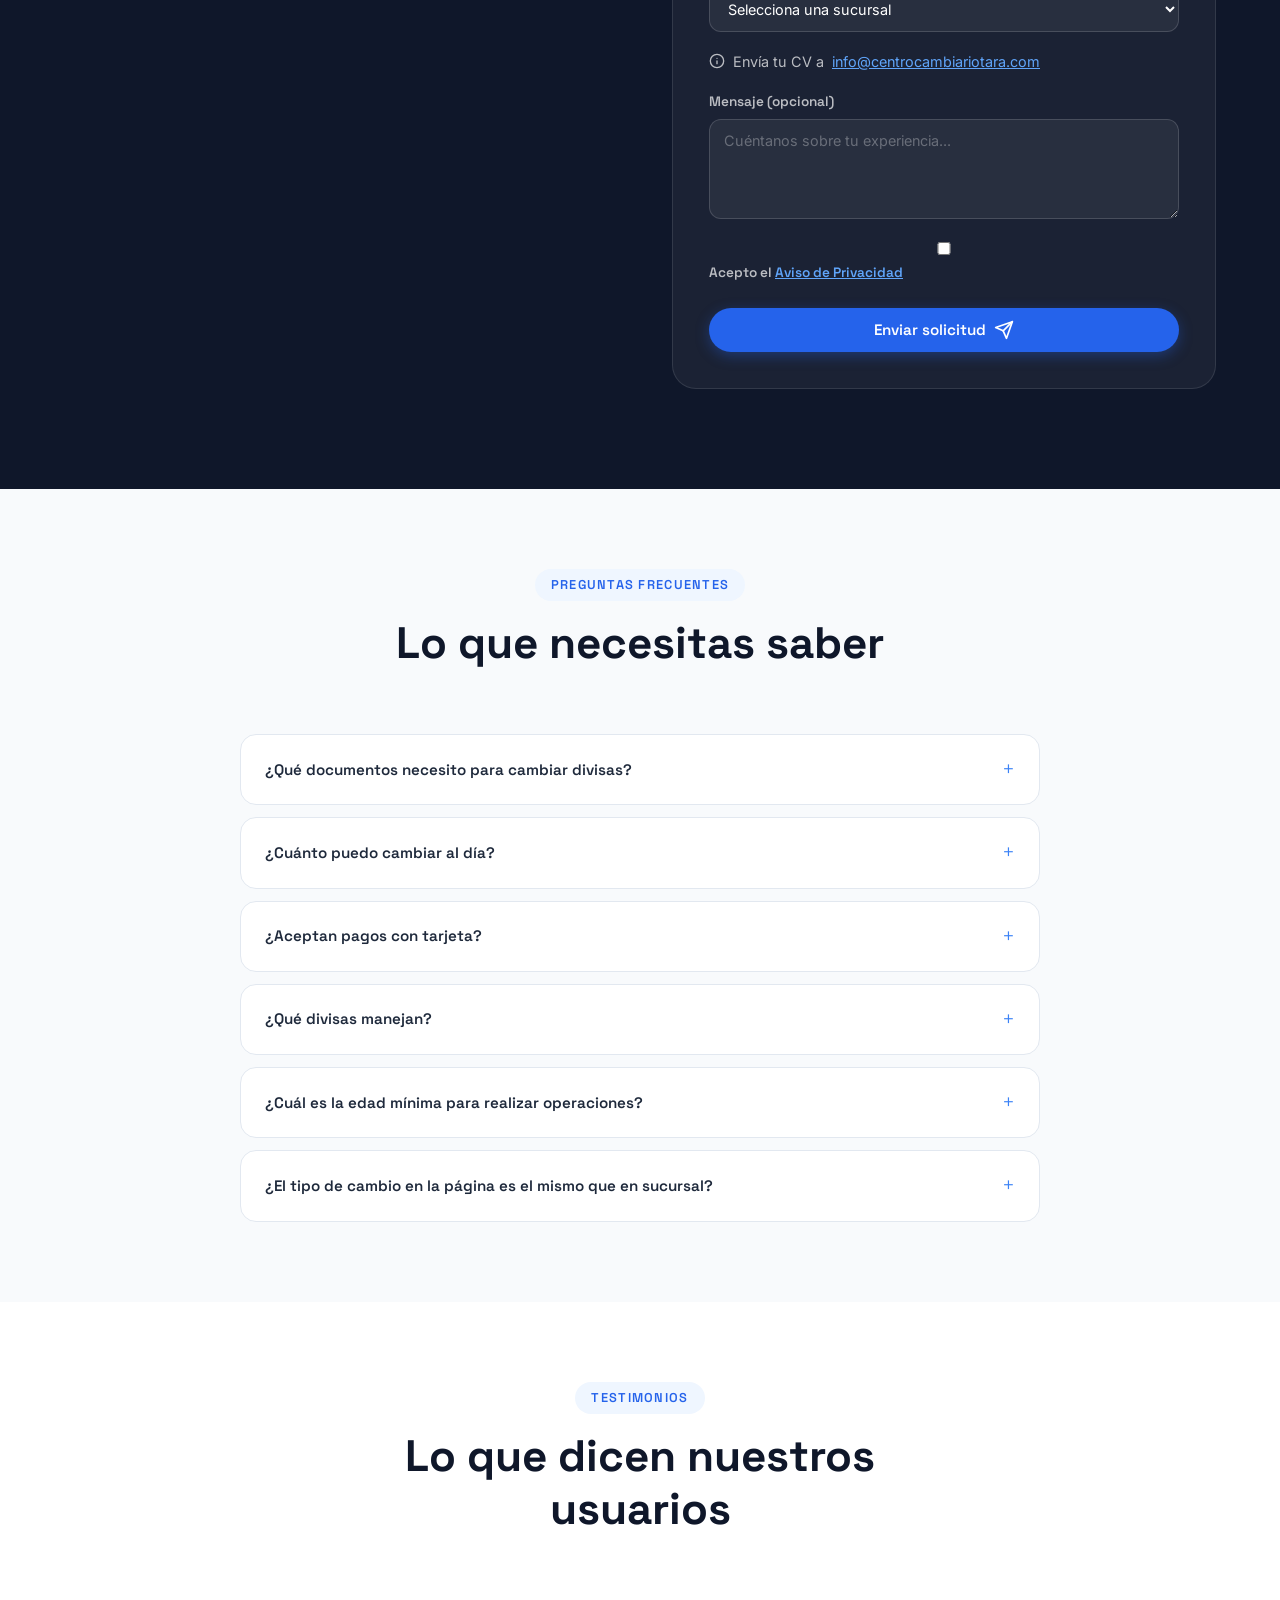
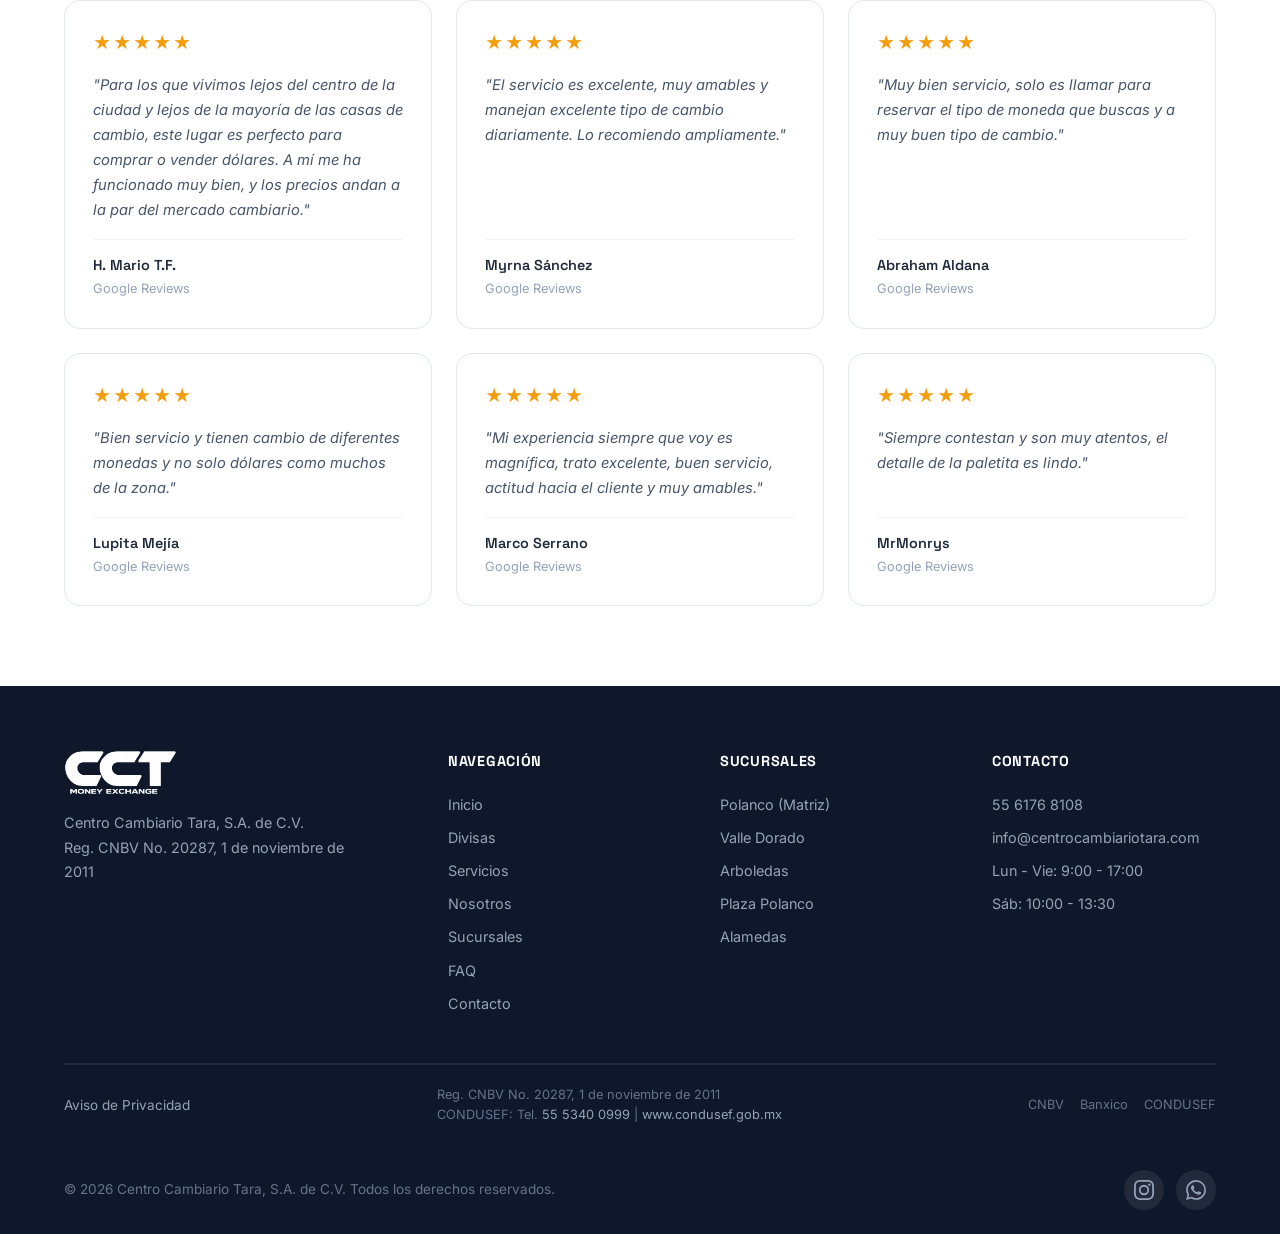
==== commit 2498828a: "Cambiar texto hero: quitar 'mejor tipo de cambio' Reemplaza 'al mejor tipo de cambio' por 'al tipo d" ====
--- a/index.html
+++ b/index.html
@@ -114,7 +114,7 @@
                 <h1 class="hero__title">
                     Compra y venta de
                     <span class="hero__title-highlight">divisas</span>
-                    al mejor tipo de cambio
+                    al tipo de cambio que necesitas
                 </h1>
                 <p class="hero__subtitle">
                     En Centro Cambiario Tara te ofrecemos un servicio profesional, rápido y confiable en 5 ubicaciones estratégicas de CDMX y Estado de México.
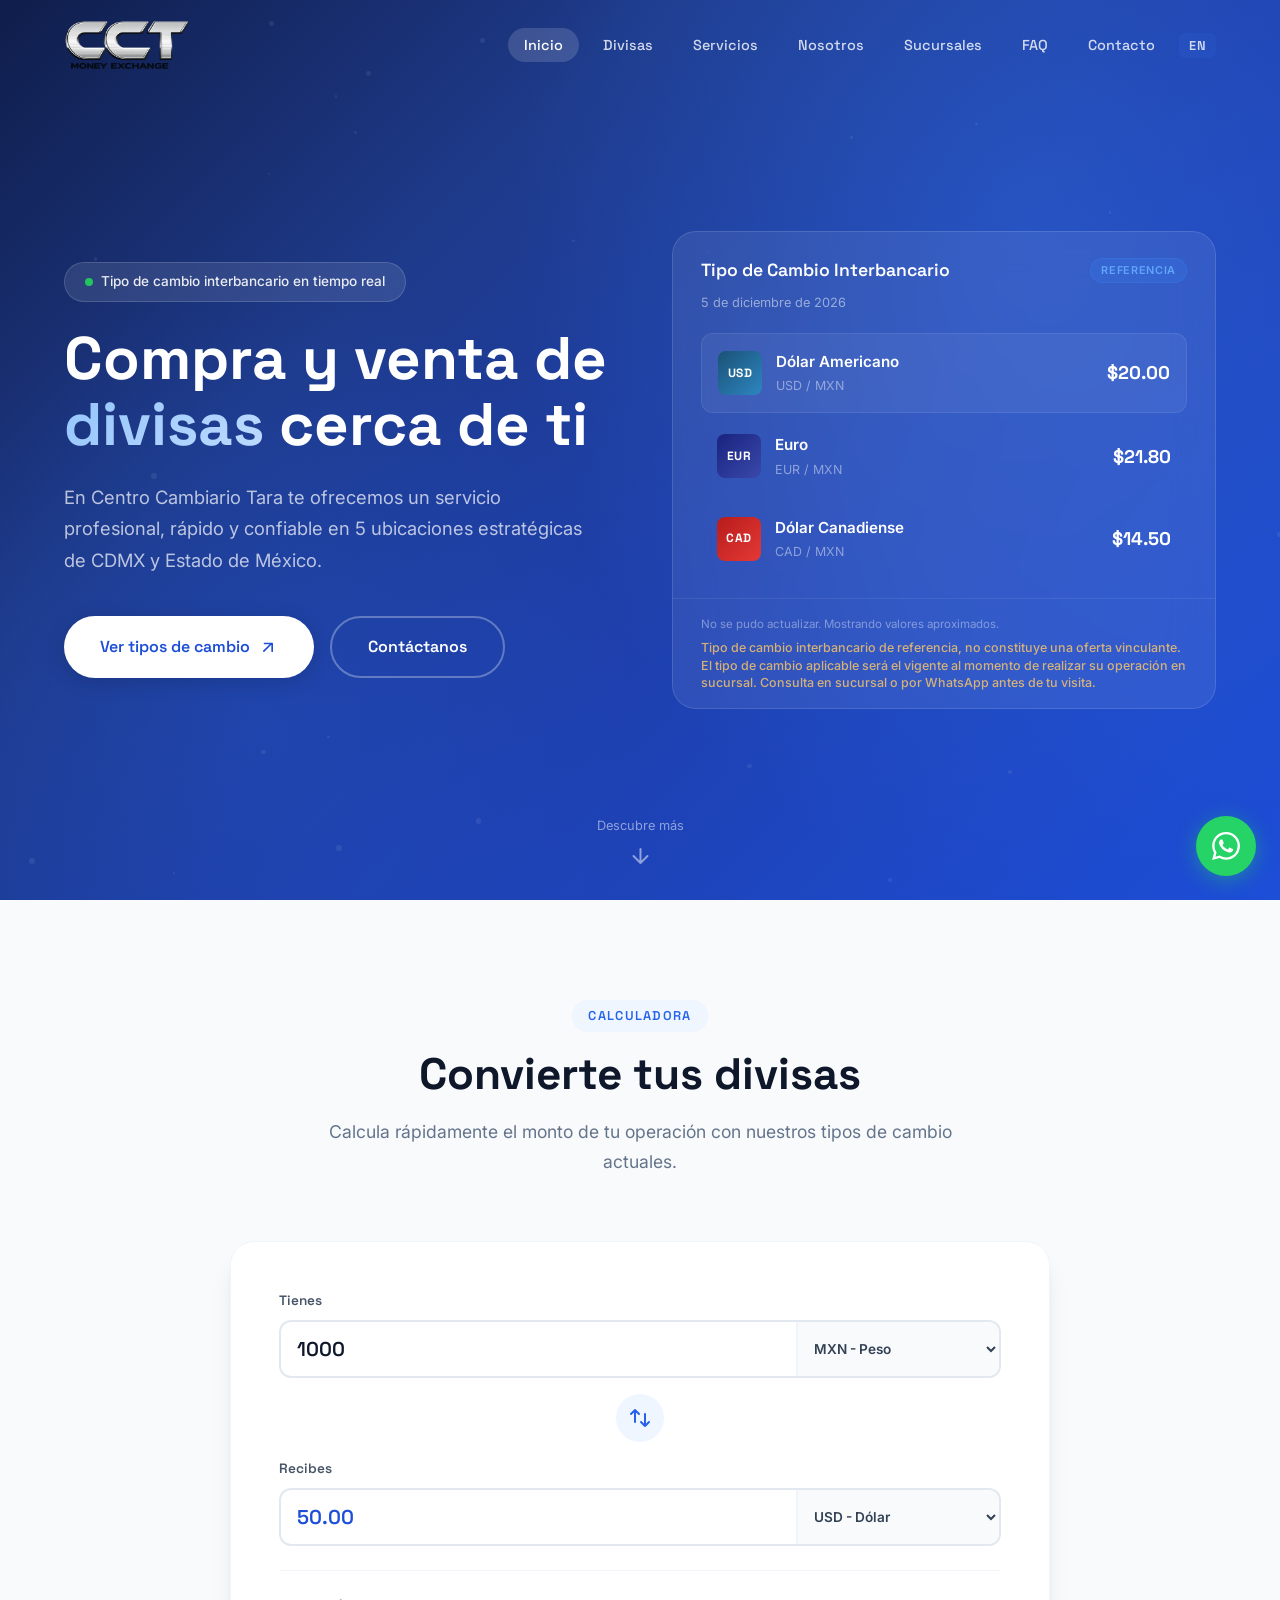
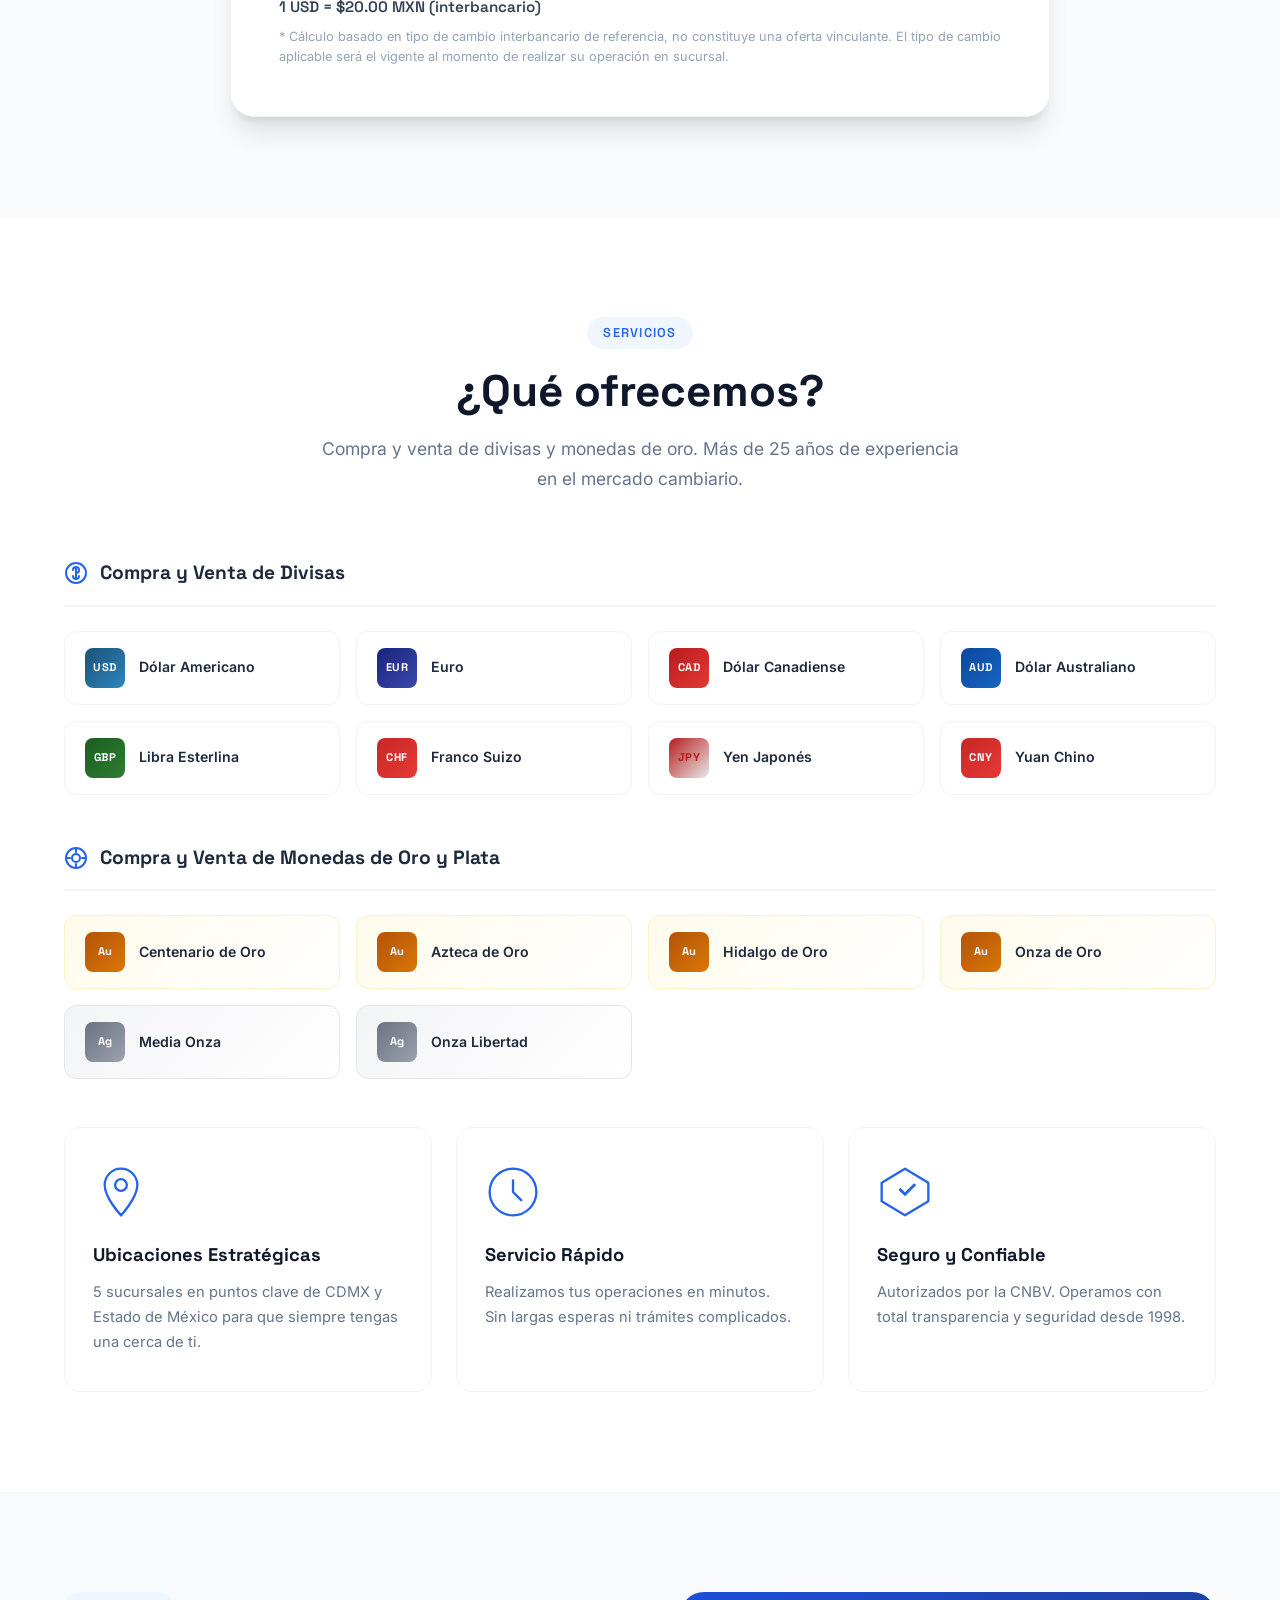
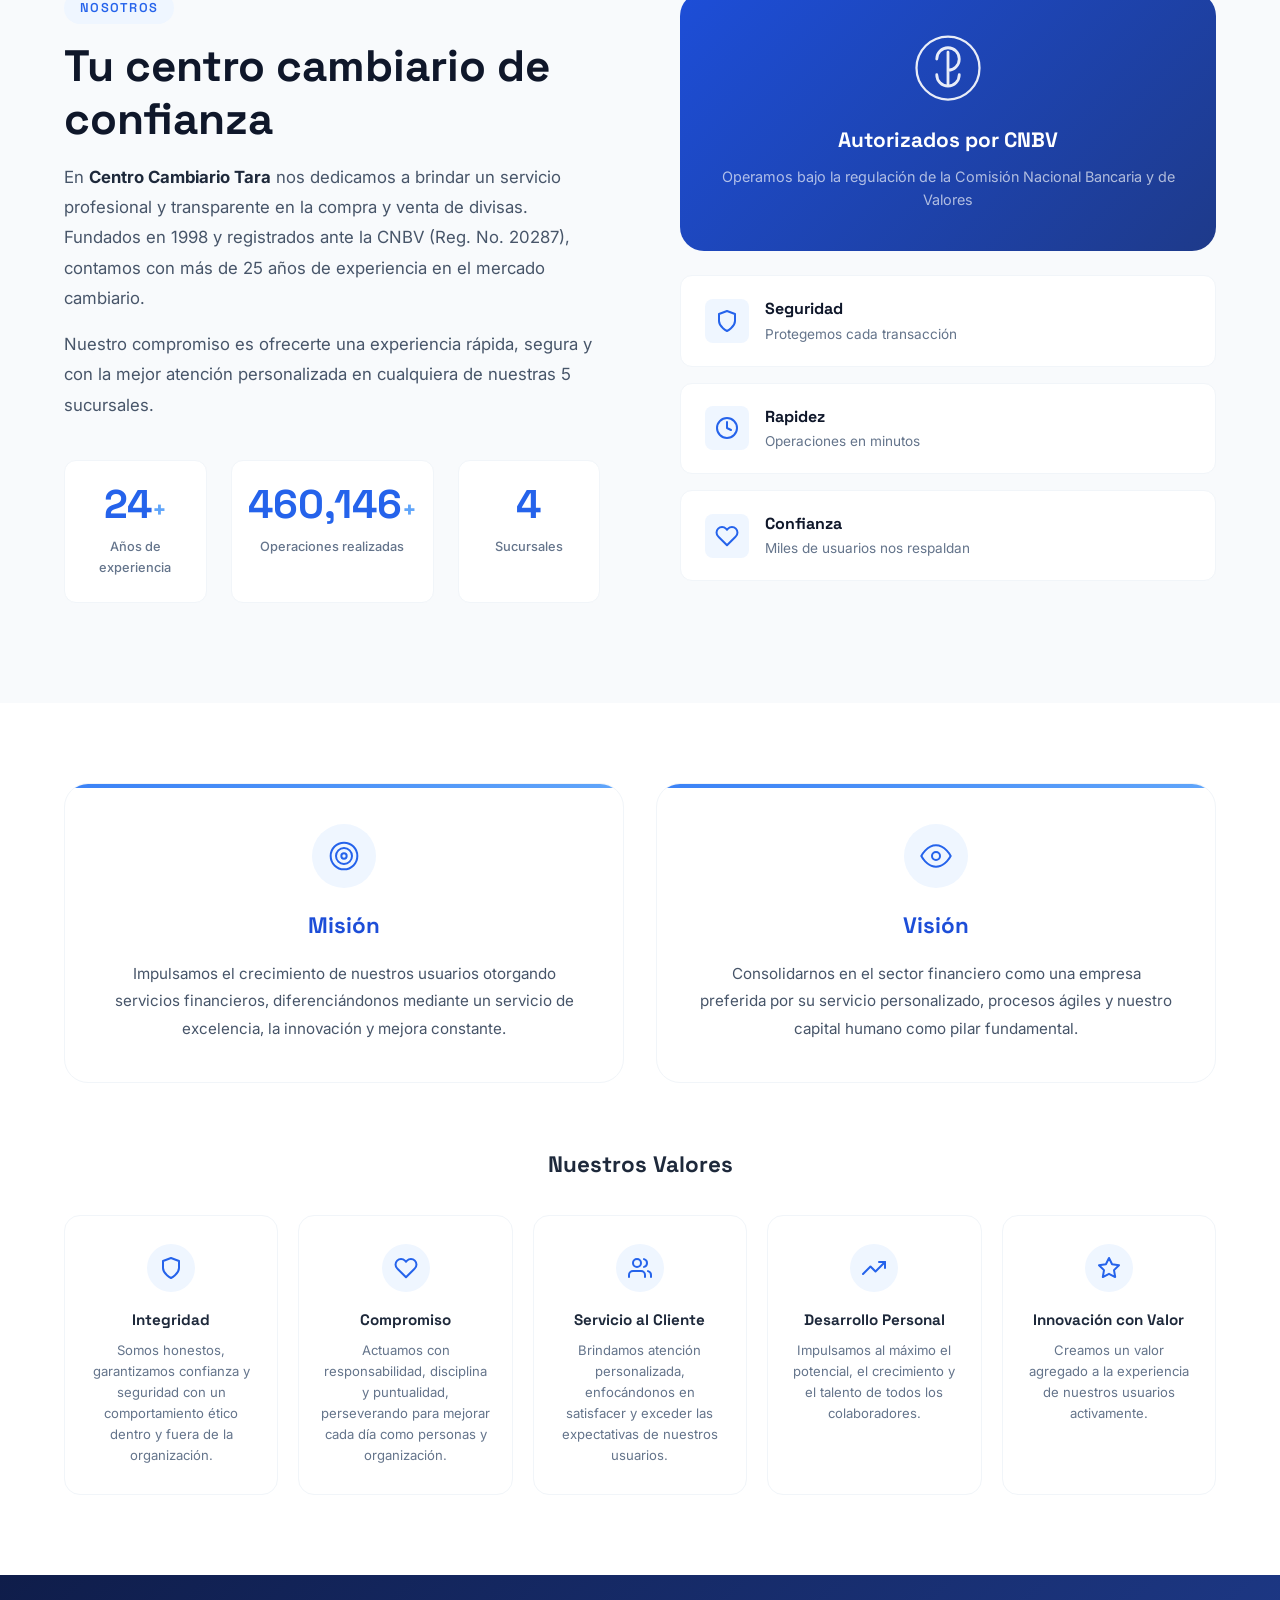
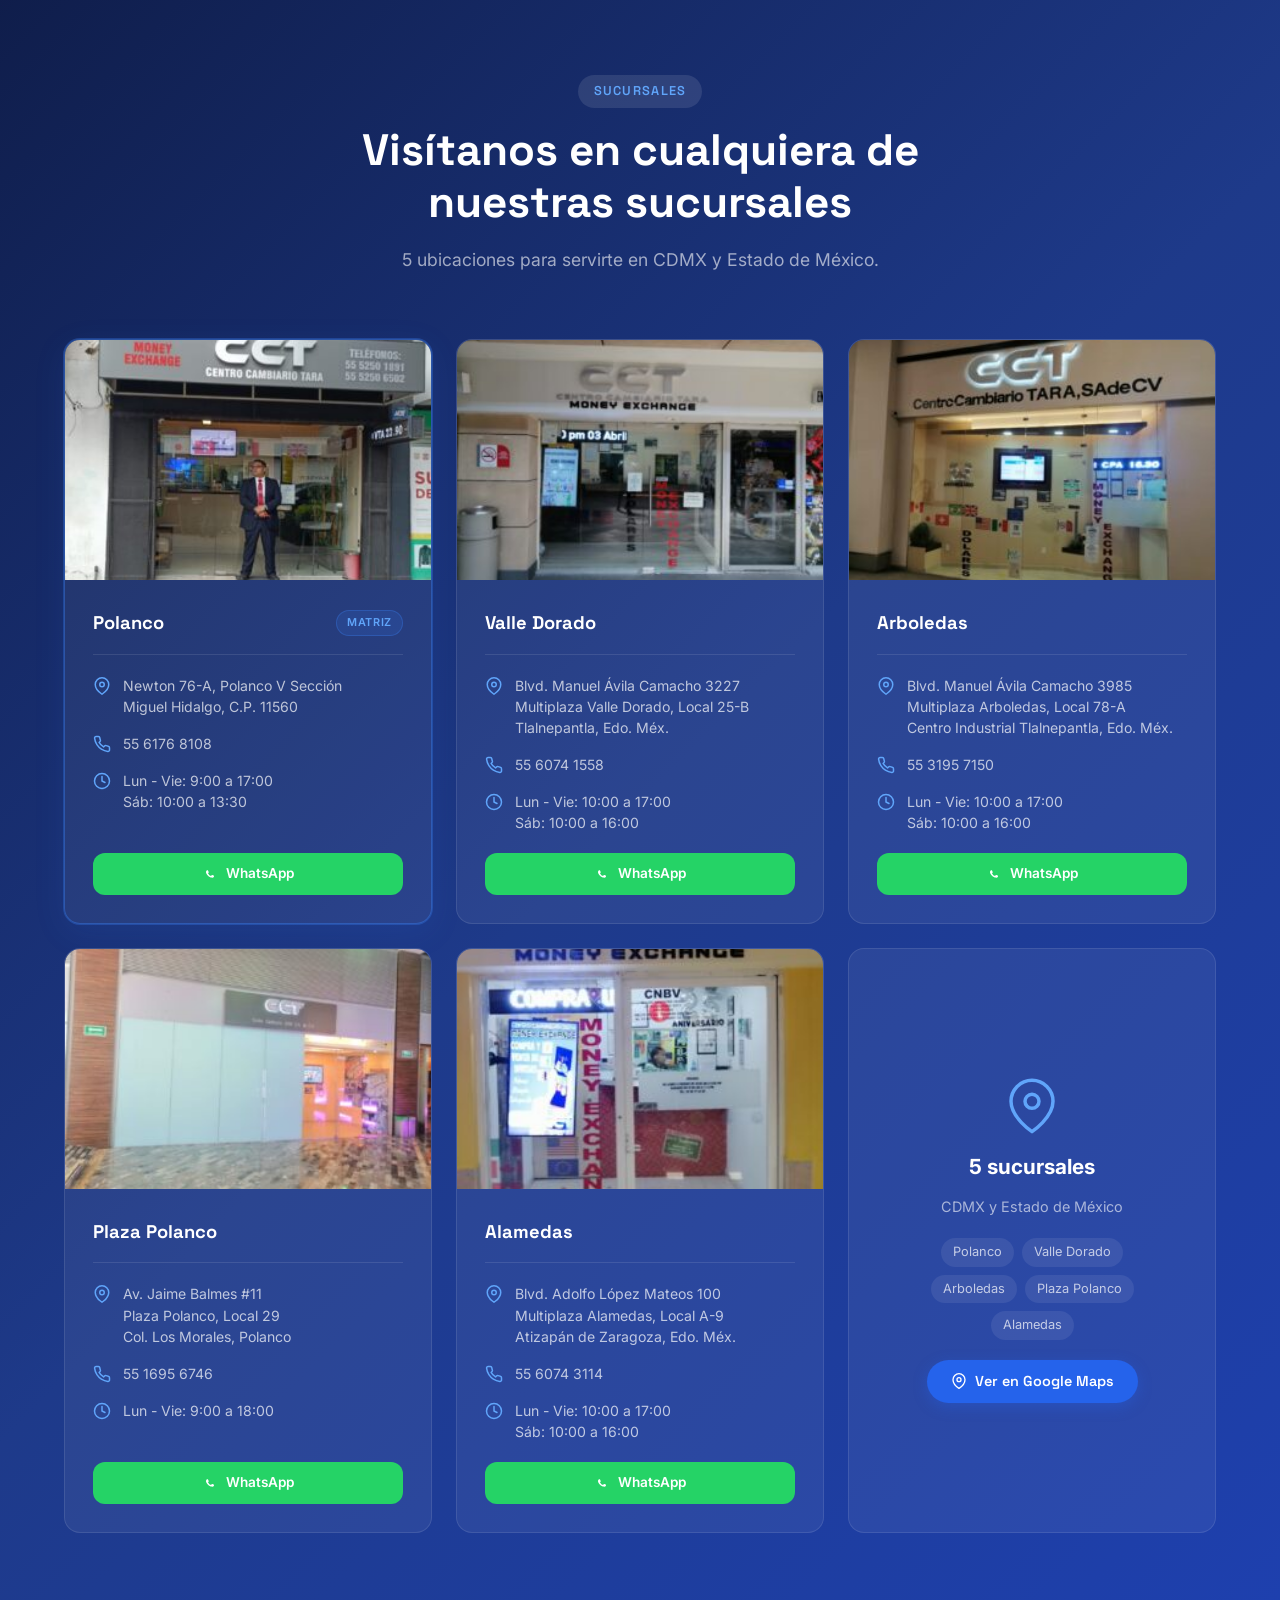
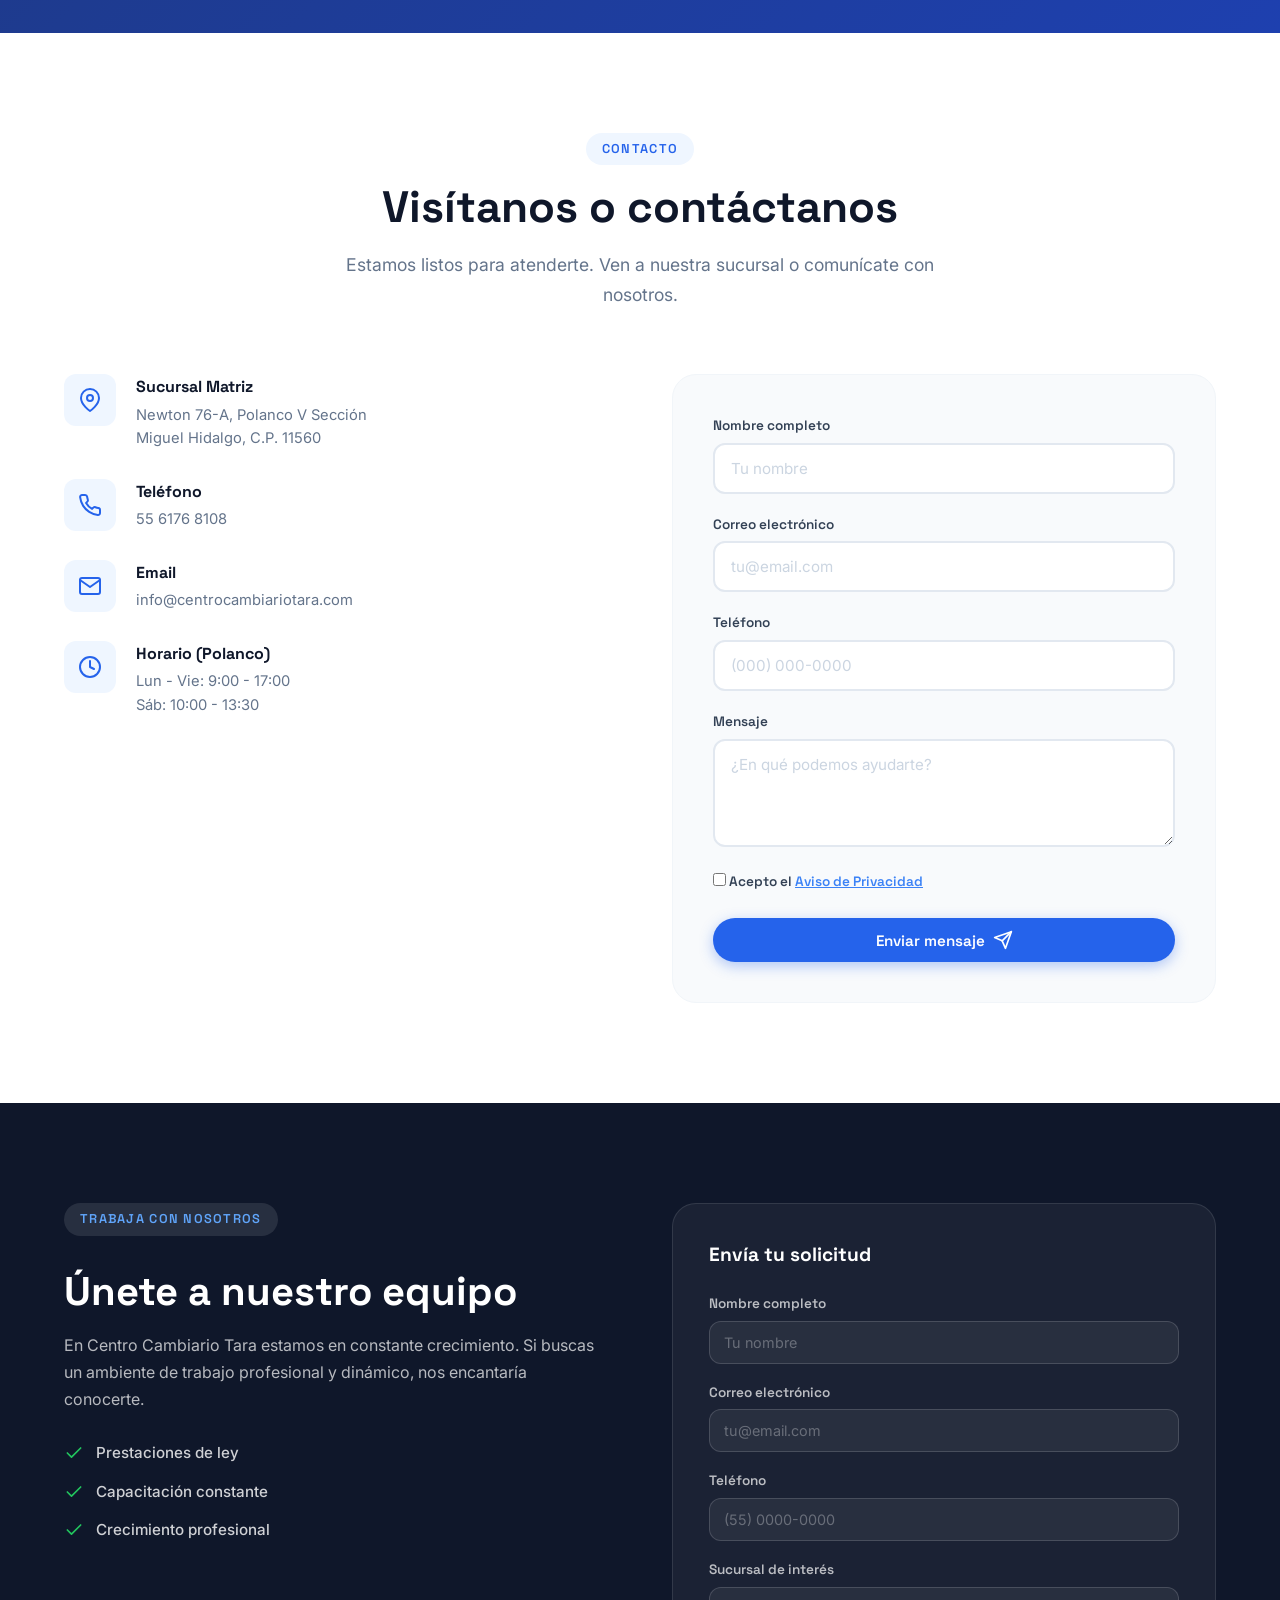
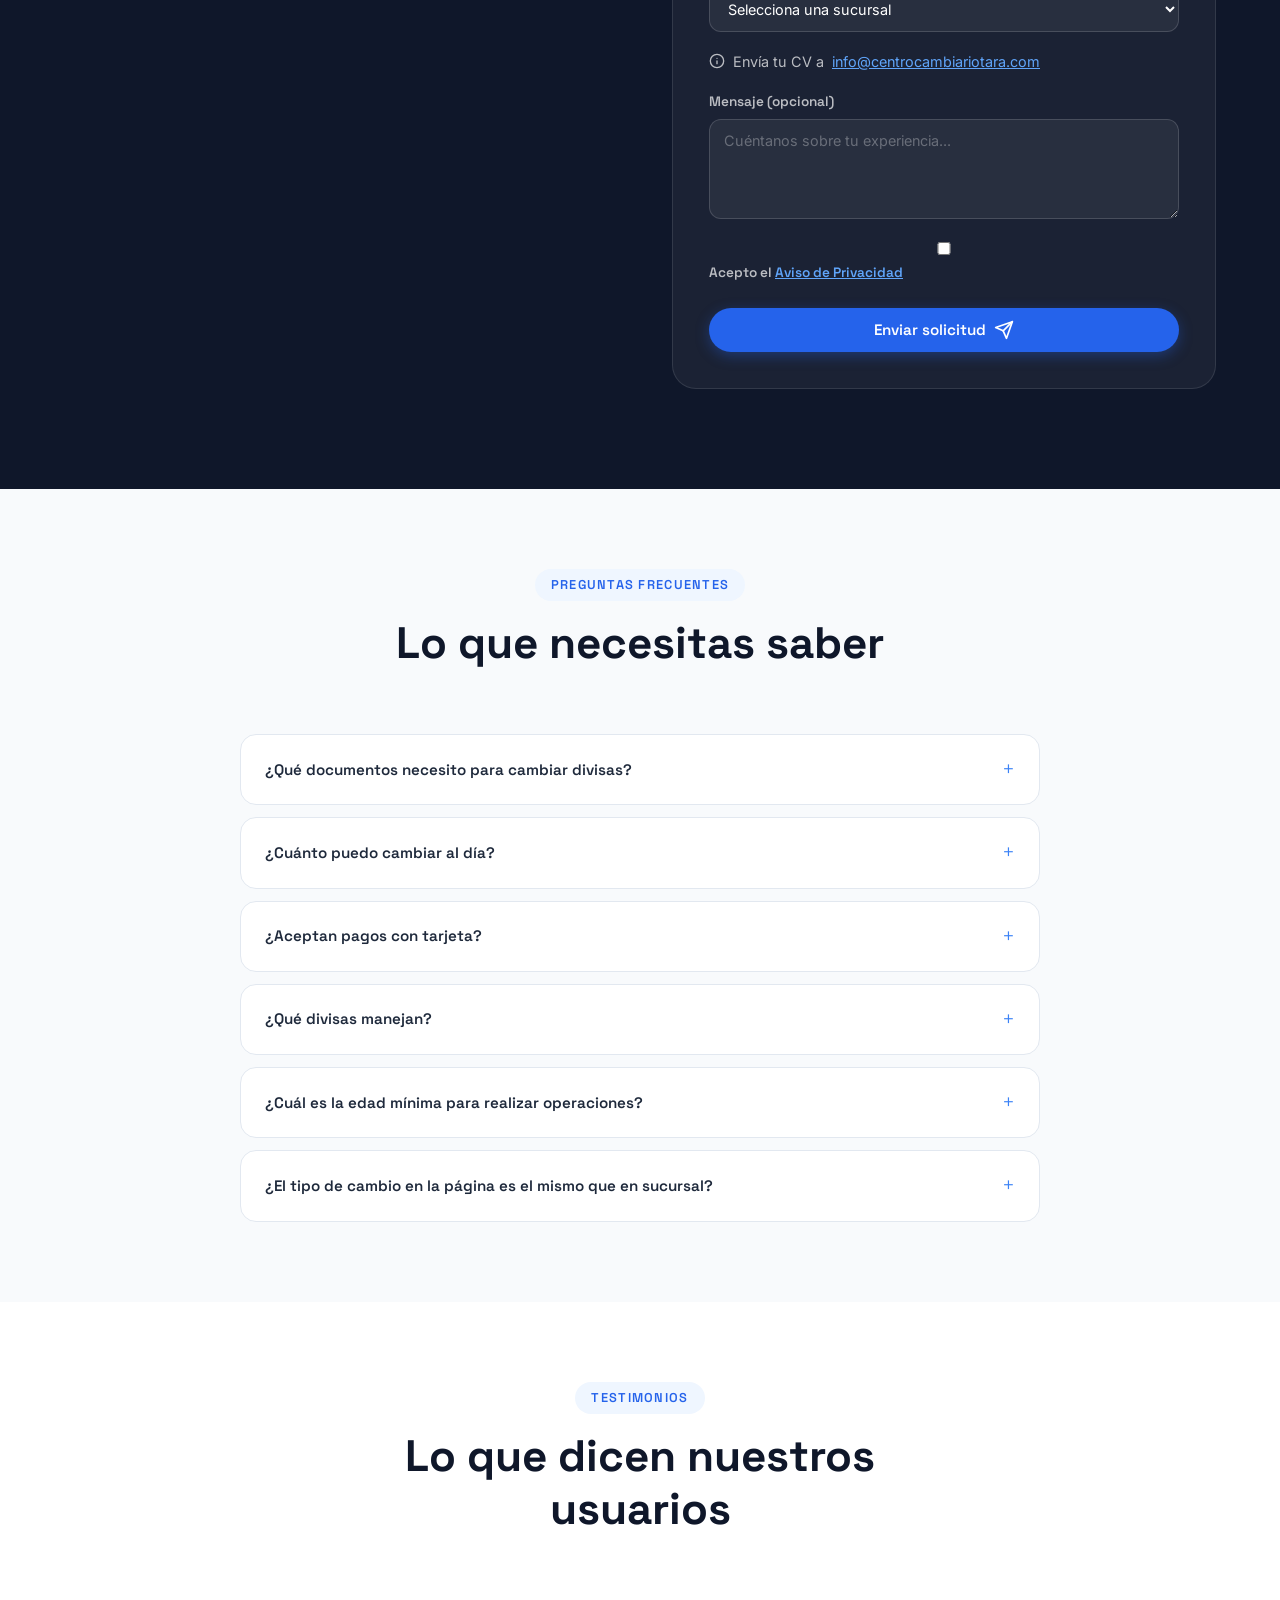
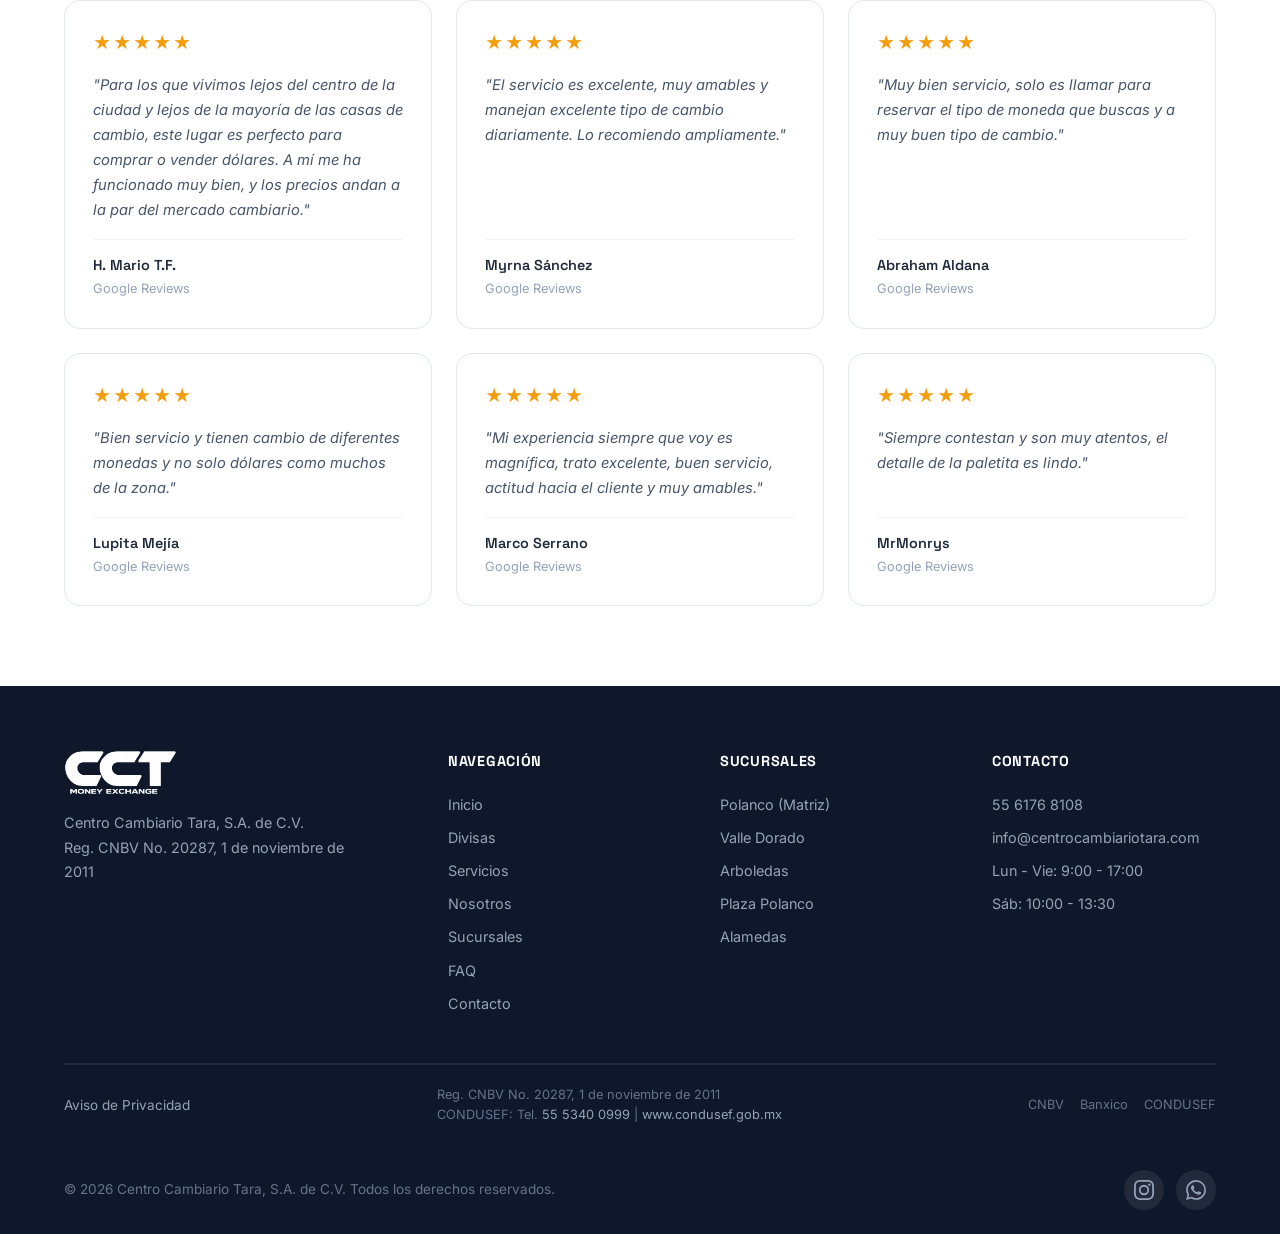
==== commit 0c33b753: "Cambiar hero: resaltar cercanía de ubicaciones Cambia 'al tipo de cambio que necesitas' por 'cerca d" ====
--- a/index.html
+++ b/index.html
@@ -114,7 +114,7 @@
                 <h1 class="hero__title">
                     Compra y venta de
                     <span class="hero__title-highlight">divisas</span>
-                    al tipo de cambio que necesitas
+                    cerca de ti
                 </h1>
                 <p class="hero__subtitle">
                     En Centro Cambiario Tara te ofrecemos un servicio profesional, rápido y confiable en 5 ubicaciones estratégicas de CDMX y Estado de México.
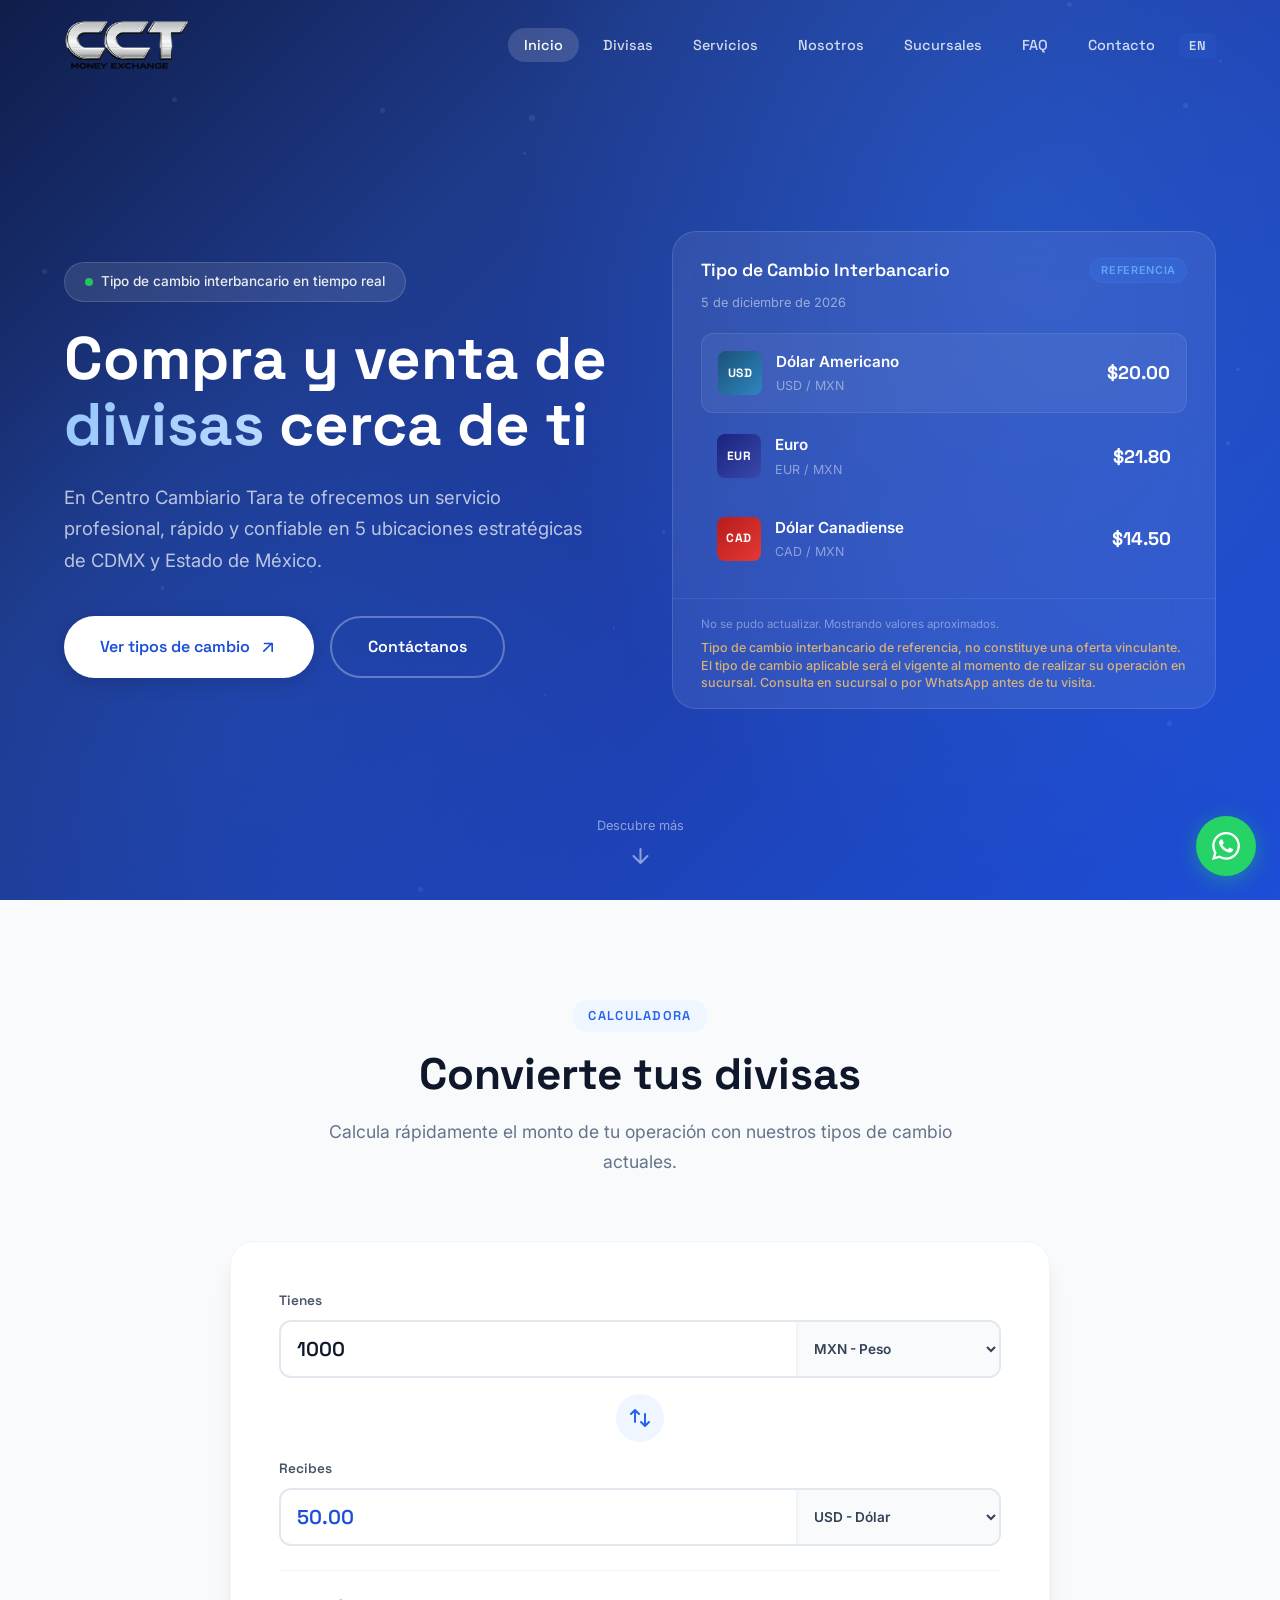
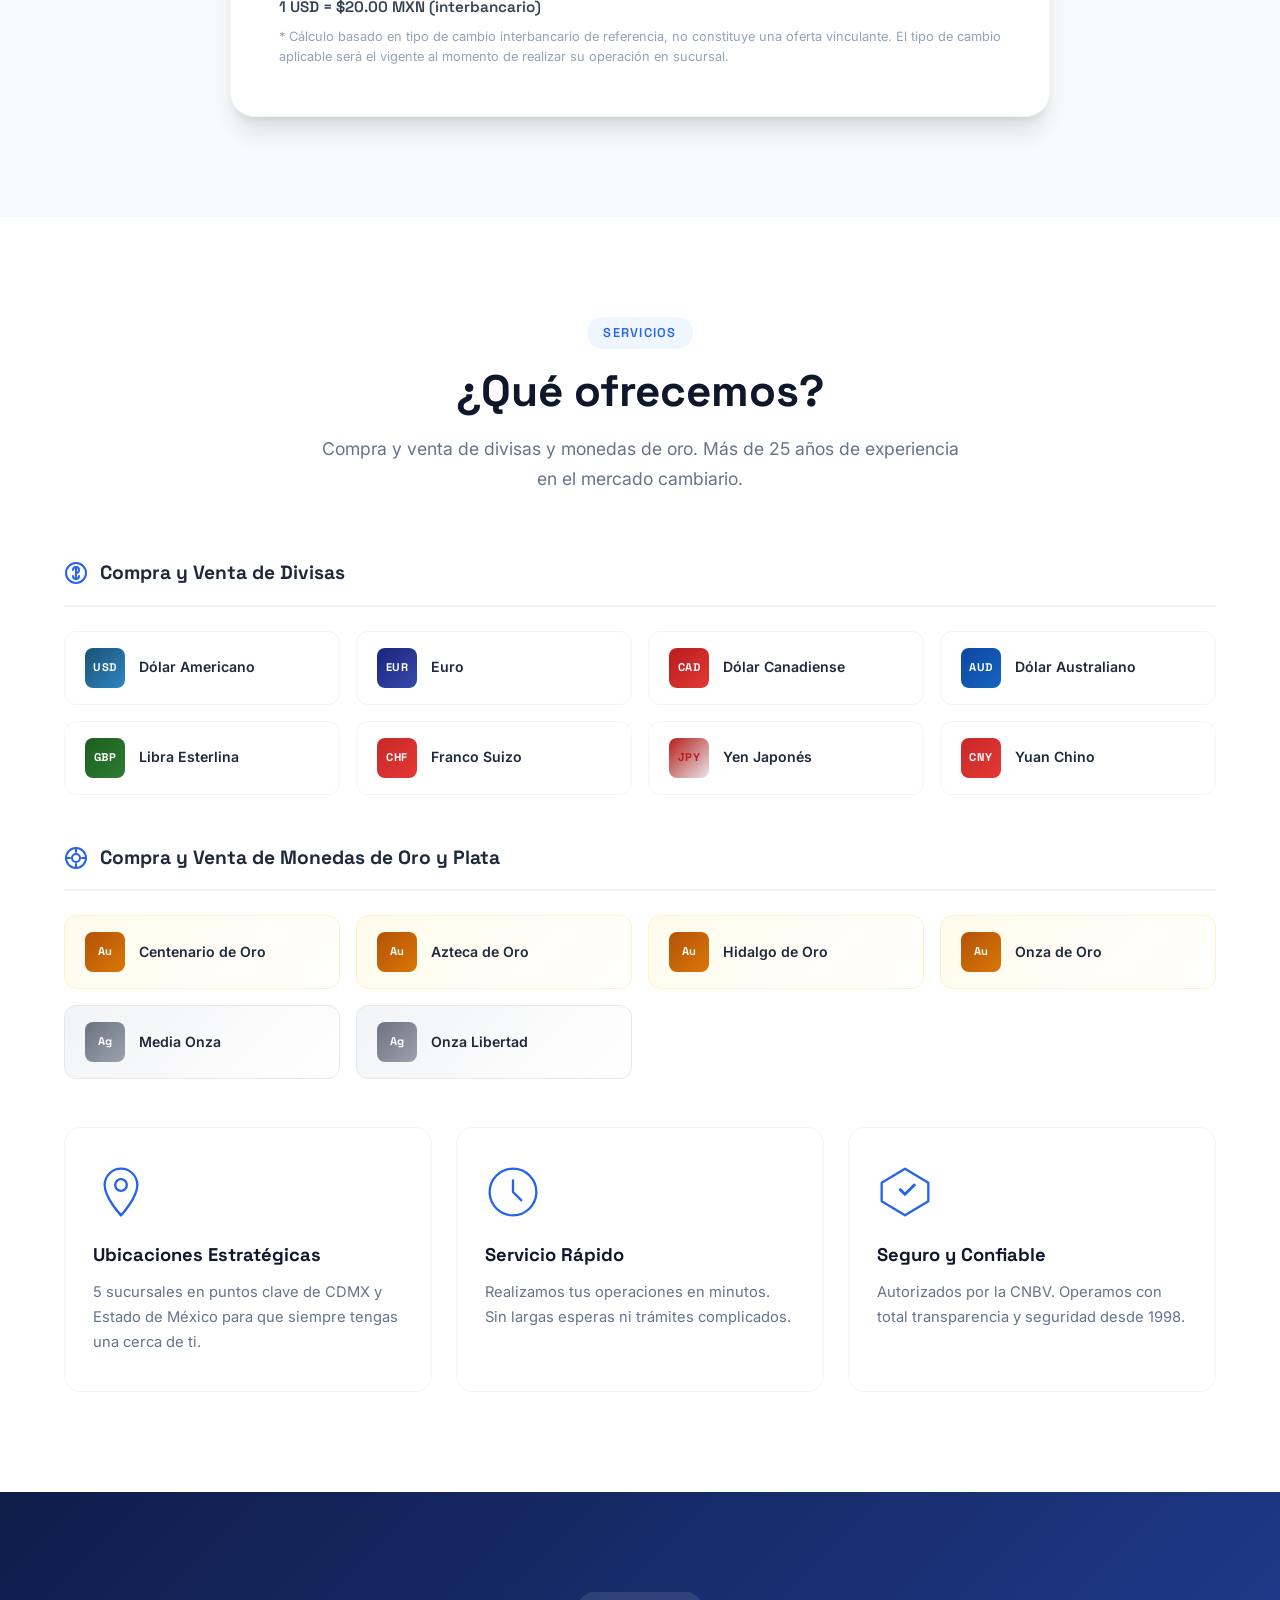
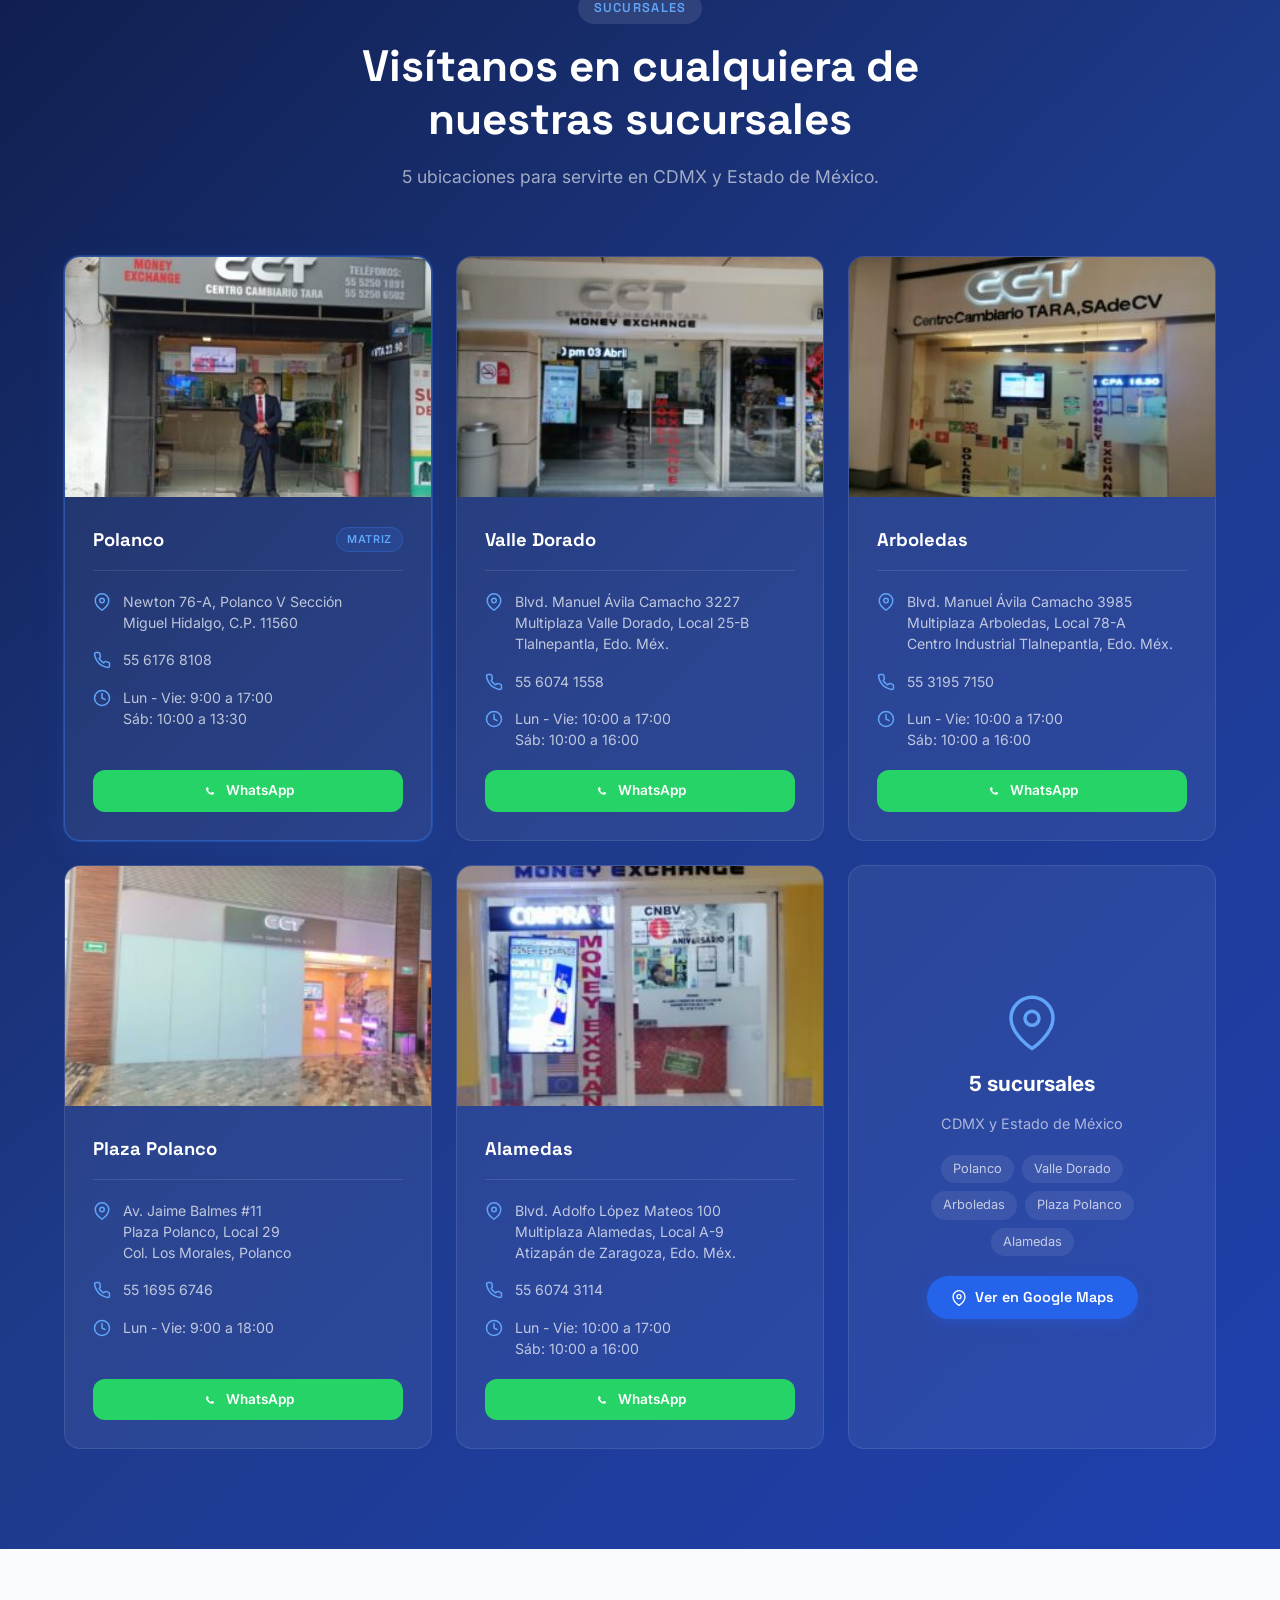
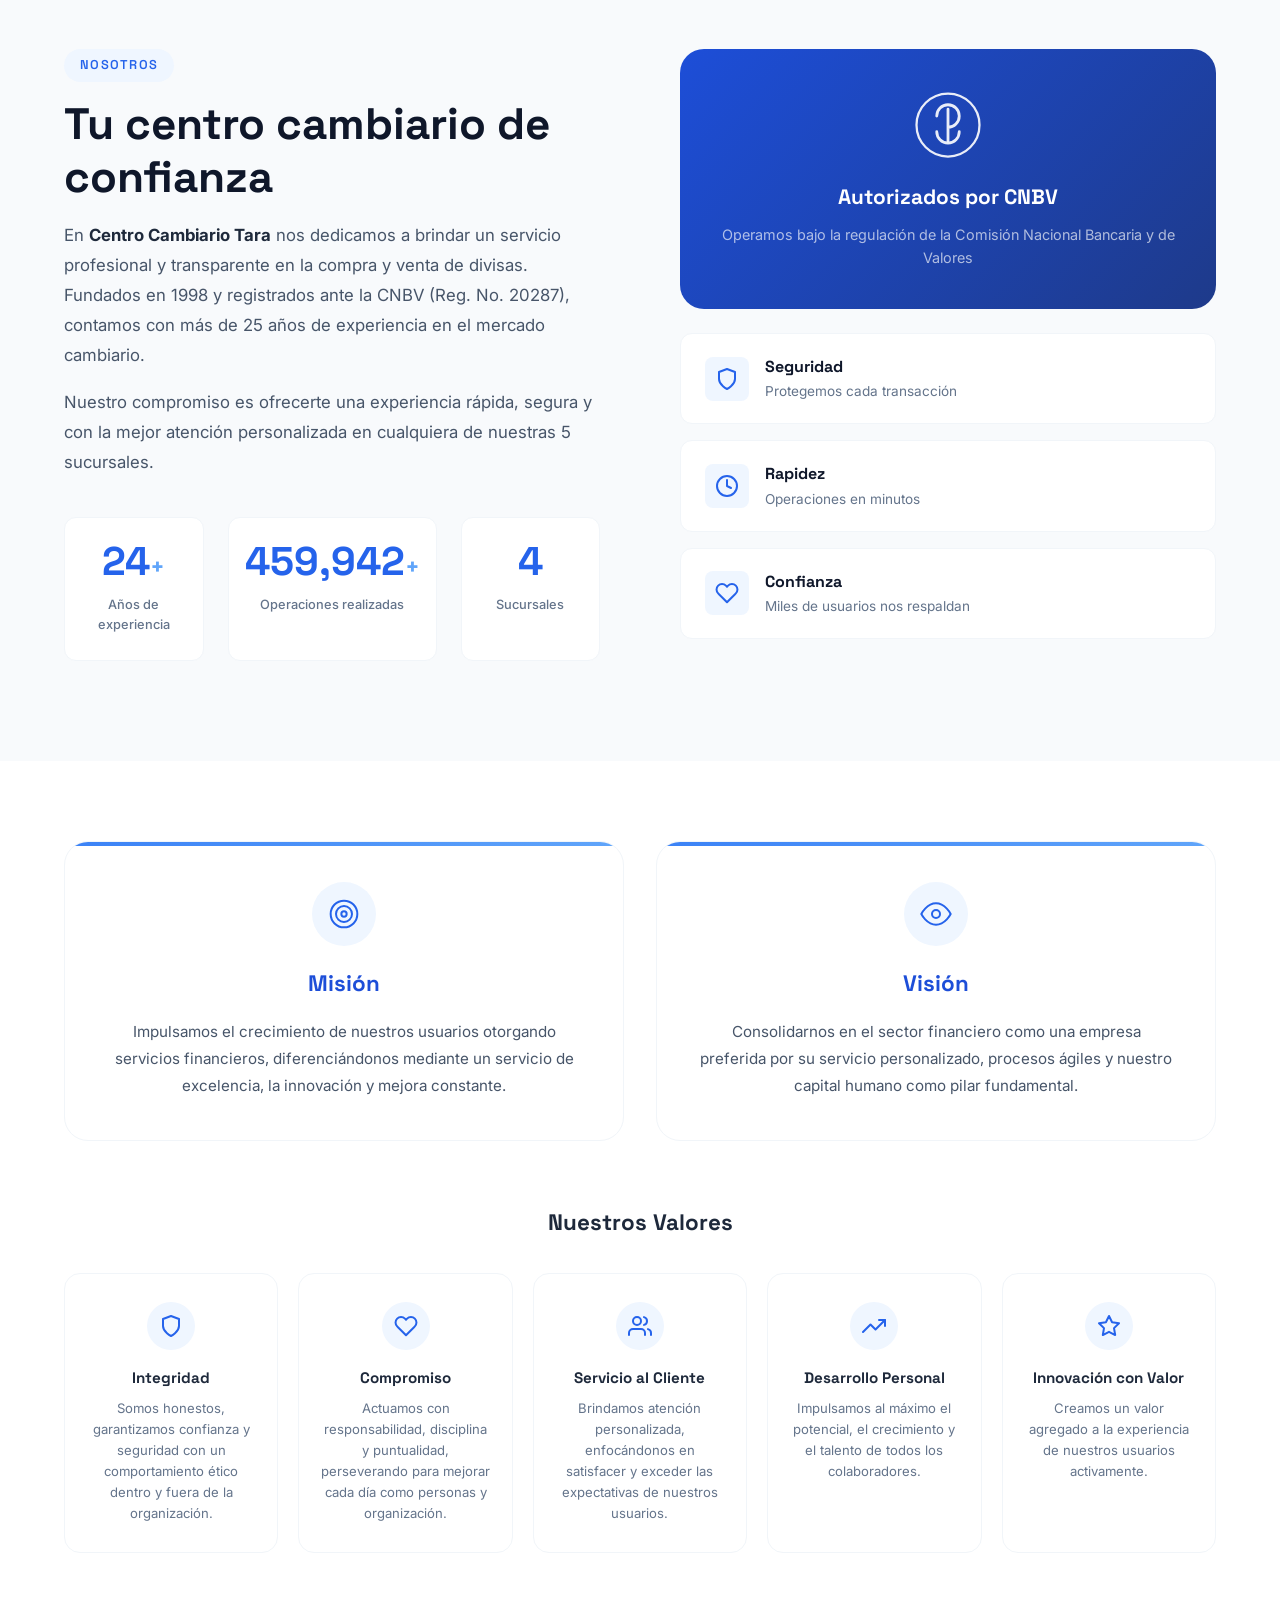
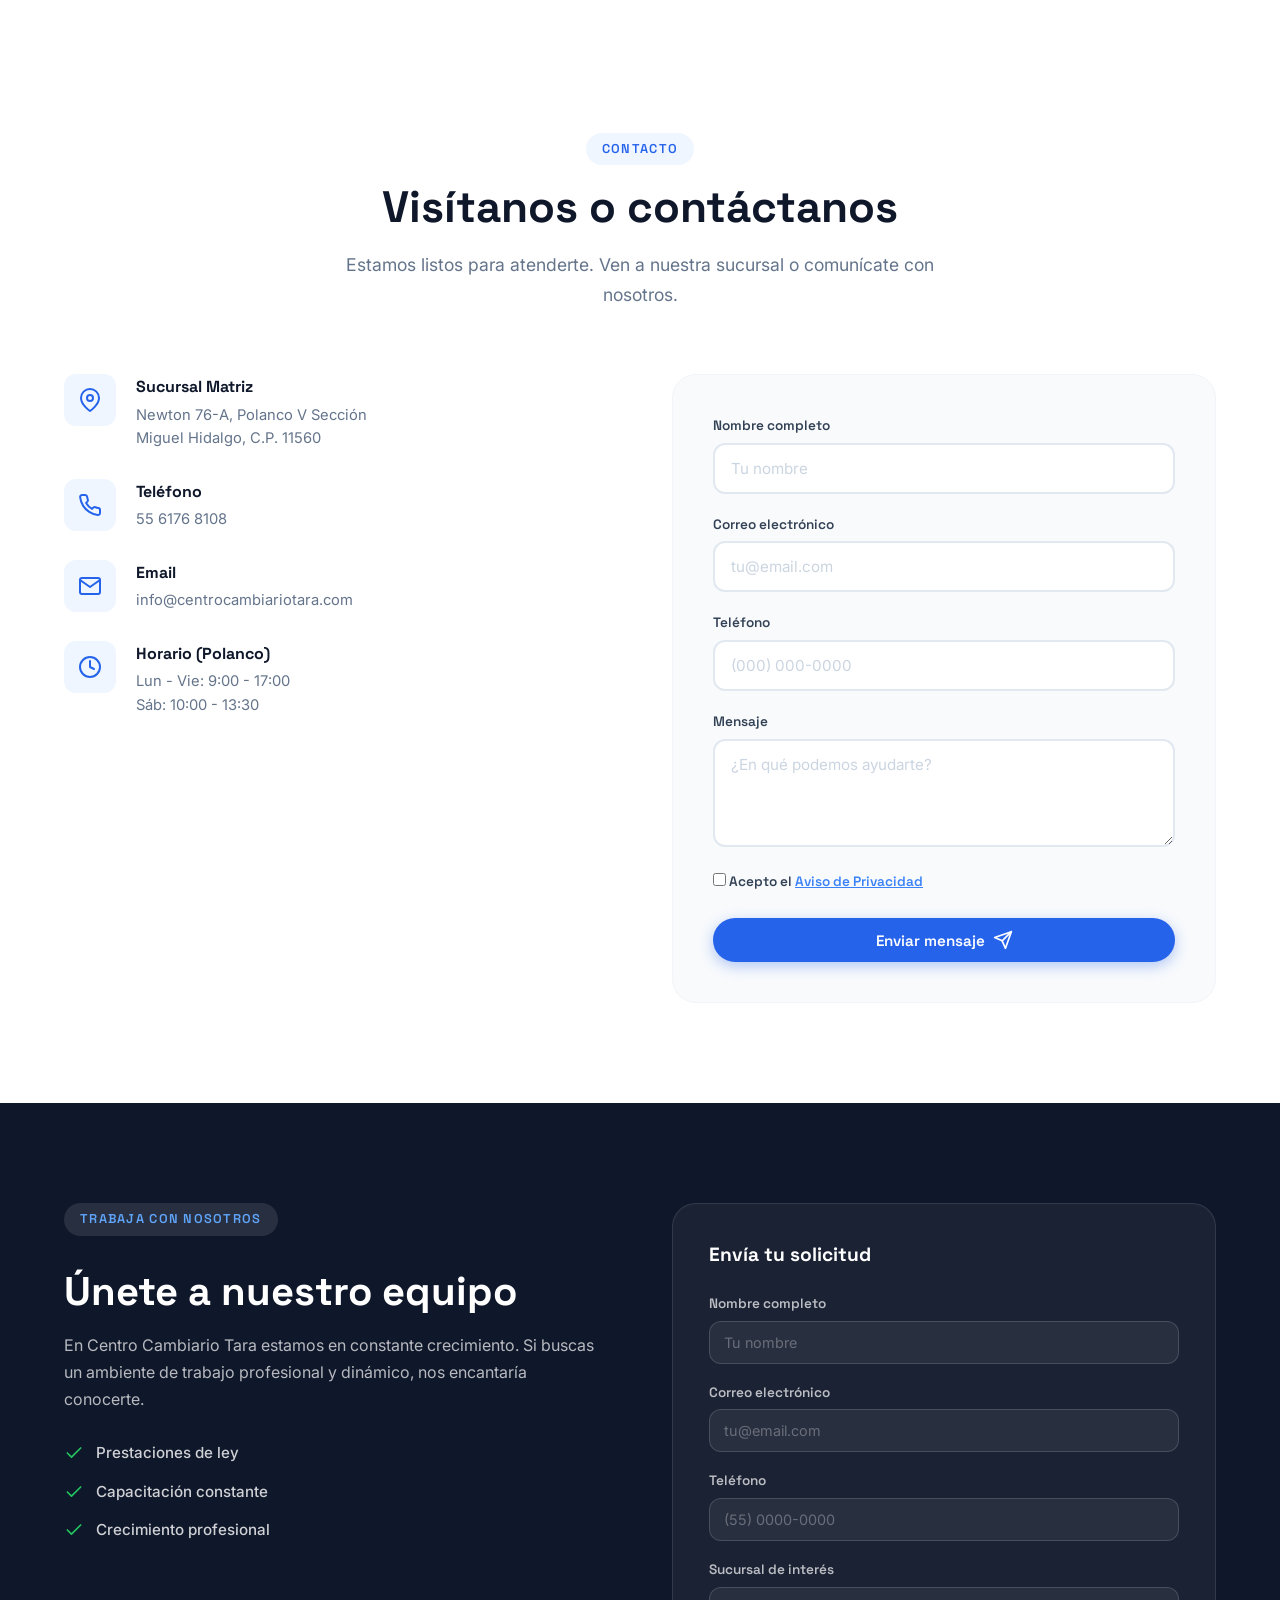
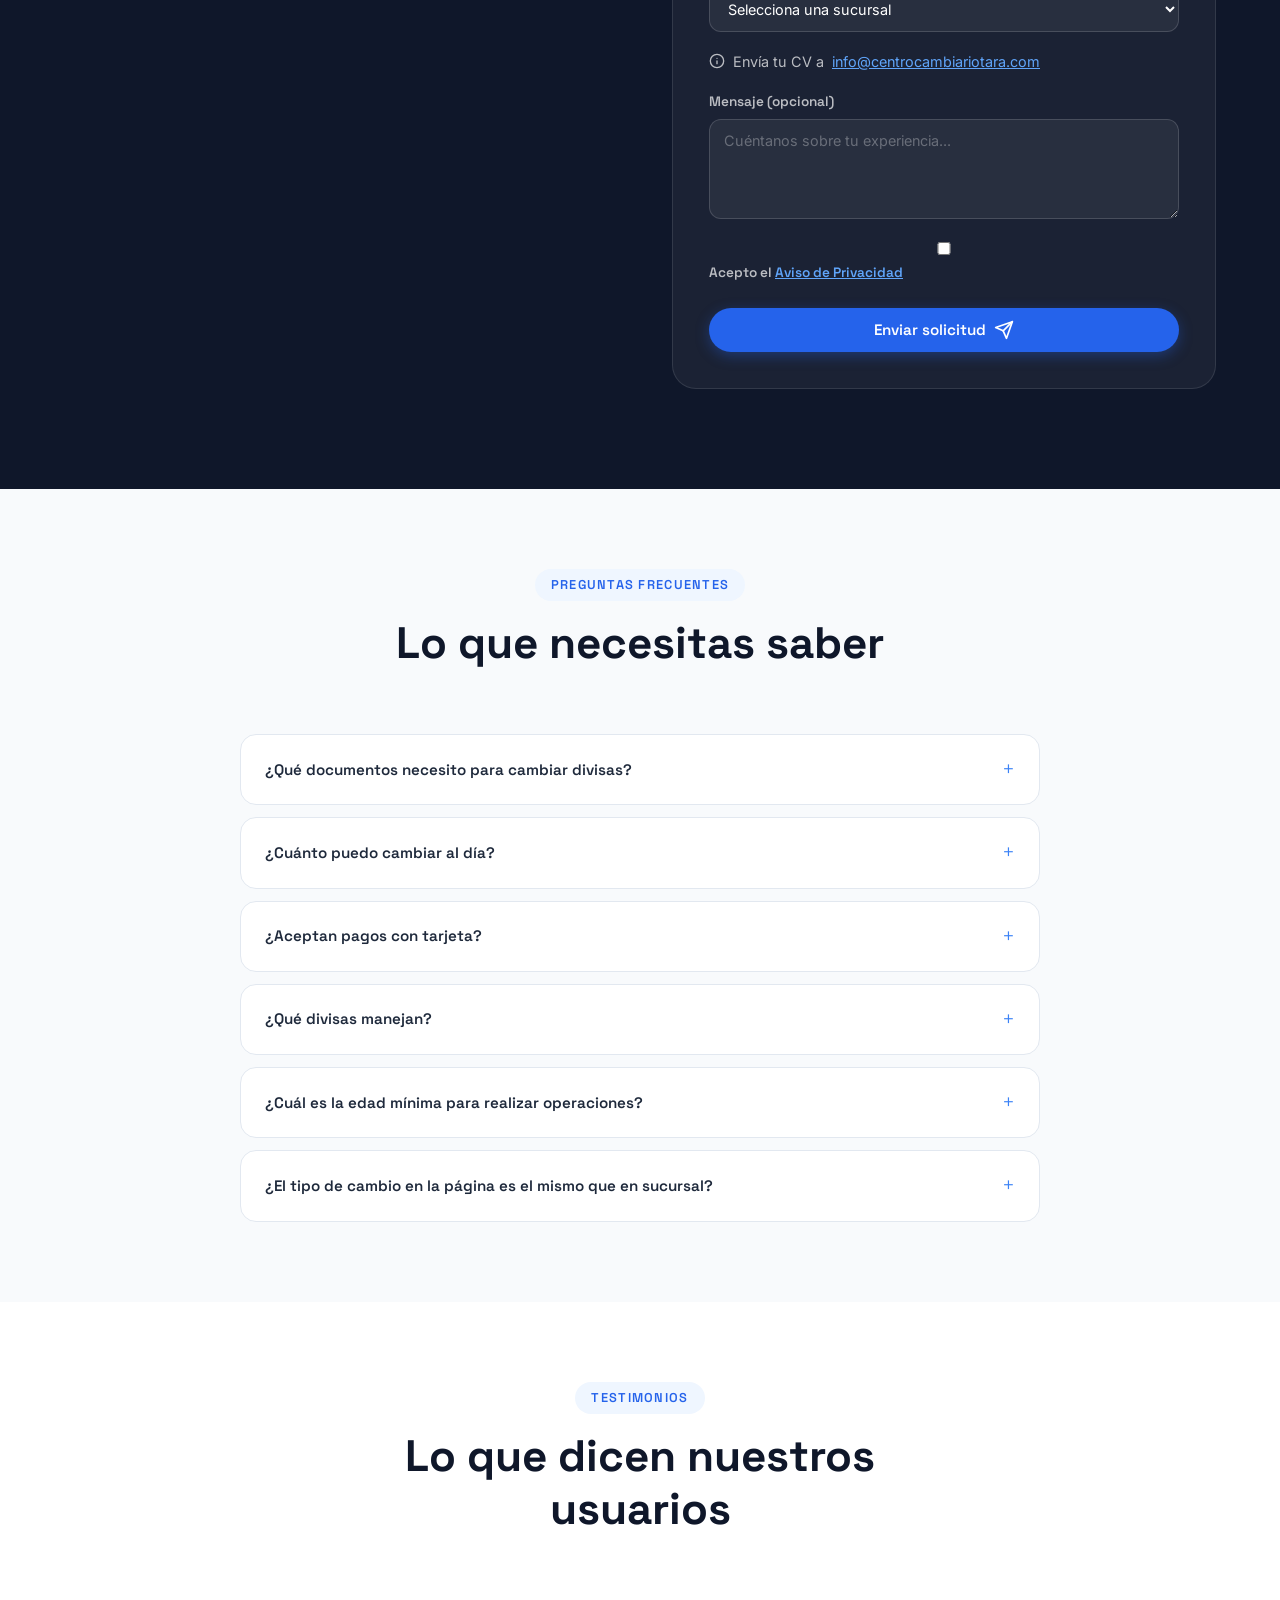
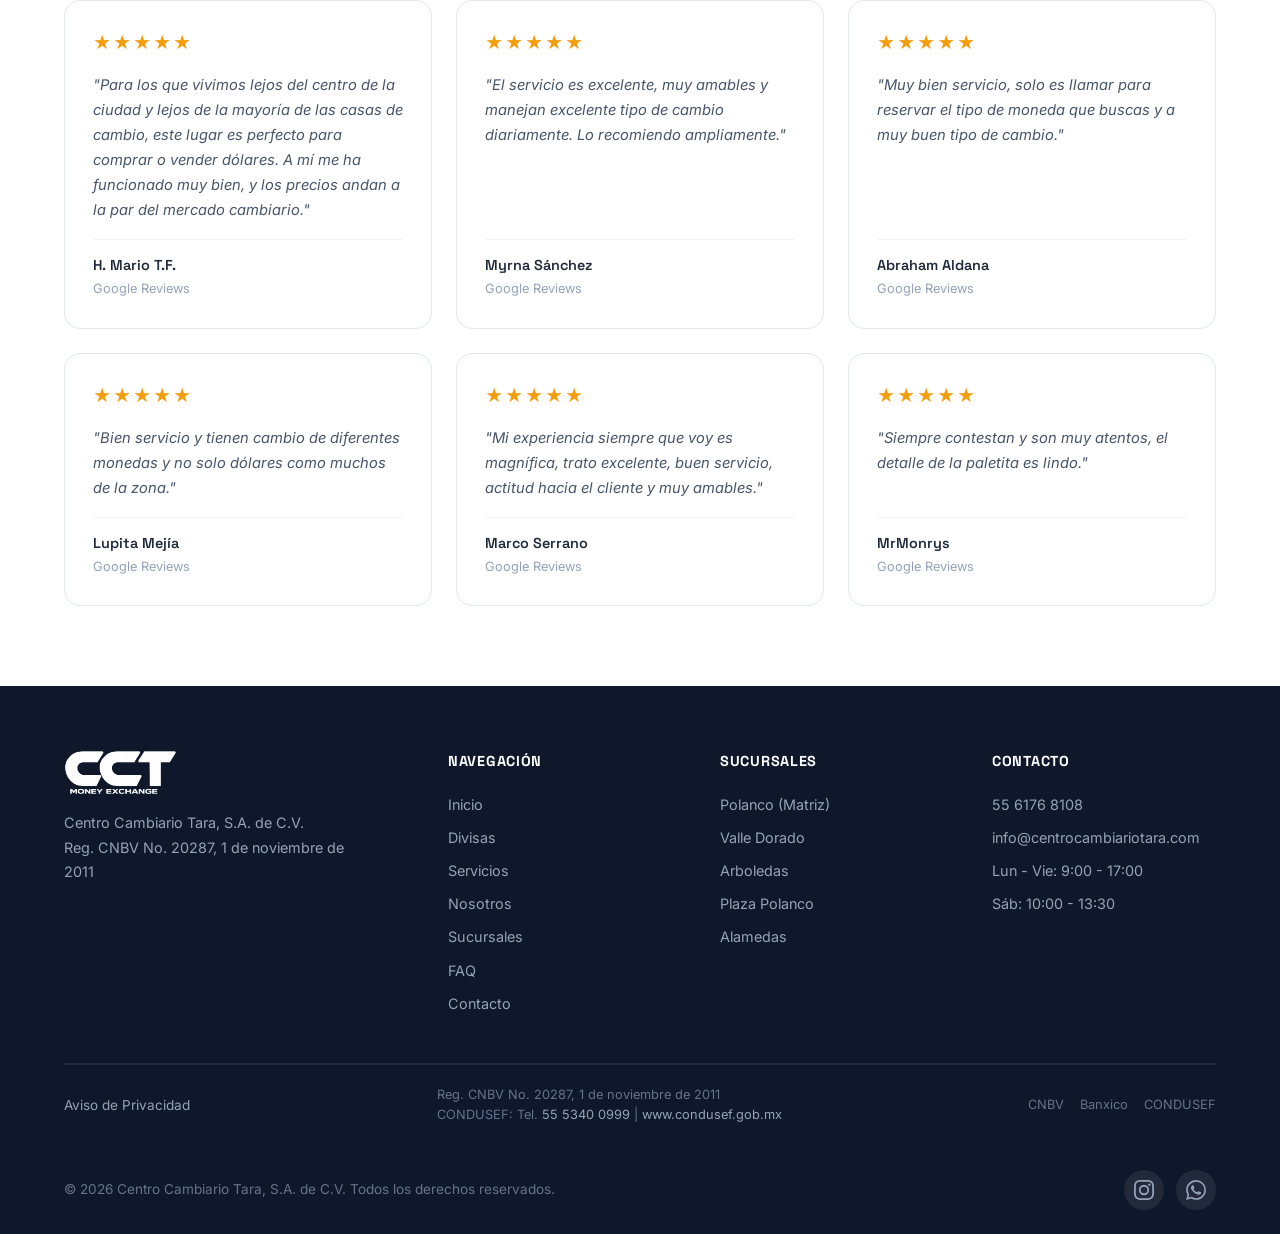
==== commit 57071691: "Mover sección de sucursales arriba de nosotros Reordena las secciones para que Sucursales aparezca a" ====
--- a/index.html
+++ b/index.html
@@ -361,6 +361,184 @@
         </div>
     </section>
 
+    <!-- Sucursales Section -->
+    <section class="branches" id="sucursales">
+        <div class="container">
+            <div class="section-header">
+                <span class="section-tag">Sucursales</span>
+                <h2 class="section-title">Visítanos en cualquiera de nuestras sucursales</h2>
+                <p class="section-subtitle">5 ubicaciones para servirte en CDMX y Estado de México.</p>
+            </div>
+            <div class="branches__grid">
+                <!-- Polanco -->
+                <div class="branch-card branch-card--featured">
+                    <div class="branch-card__image">
+                        <img src="assets/sucursal-matriz.jpg" alt="Sucursal Matriz - Polanco" loading="lazy">
+                    </div>
+                    <div class="branch-card__content">
+                    <div class="branch-card__header">
+                        <h3 class="branch-card__name">Polanco</h3>
+                        <span class="branch-card__badge">Matriz</span>
+                    </div>
+                    <div class="branch-card__body">
+                        <div class="branch-card__item">
+                            <svg width="18" height="18" viewBox="0 0 24 24" fill="none" stroke="currentColor" stroke-width="2" stroke-linecap="round" stroke-linejoin="round"><path d="M21 10c0 7-9 13-9 13s-9-6-9-13a9 9 0 0118 0z"/><circle cx="12" cy="10" r="3"/></svg>
+                            <a href="https://www.google.com/maps/search/Newton+76-A+Polanco+V+Seccion+Miguel+Hidalgo+11560" target="_blank" rel="noopener" class="branch-card__address">Newton 76-A, Polanco V Sección<br>Miguel Hidalgo, C.P. 11560</a>
+                        </div>
+                        <div class="branch-card__item">
+                            <svg width="18" height="18" viewBox="0 0 24 24" fill="none" stroke="currentColor" stroke-width="2" stroke-linecap="round" stroke-linejoin="round"><path d="M22 16.92v3a2 2 0 01-2.18 2 19.79 19.79 0 01-8.63-3.07 19.5 19.5 0 01-6-6 19.79 19.79 0 01-3.07-8.67A2 2 0 014.11 2h3a2 2 0 012 1.72 12.84 12.84 0 00.7 2.81 2 2 0 01-.45 2.11L8.09 9.91a16 16 0 006 6l1.27-1.27a2 2 0 012.11-.45 12.84 12.84 0 002.81.7A2 2 0 0122 16.92z"/></svg>
+                            <p><a href="tel:+525561768108" class="branch-card__phone">55 6176 8108</a></p>
+                        </div>
+                        <div class="branch-card__item">
+                            <svg width="18" height="18" viewBox="0 0 24 24" fill="none" stroke="currentColor" stroke-width="2" stroke-linecap="round" stroke-linejoin="round"><circle cx="12" cy="12" r="10"/><path d="M12 6v6l4 2"/></svg>
+                            <p>Lun - Vie: 9:00 a 17:00<br>Sáb: 10:00 a 13:30</p>
+                        </div>
+                    </div>
+                    <a href="https://wa.me/525561768108" class="branch-card__wa" target="_blank" rel="noopener">
+                        <svg width="16" height="16" viewBox="0 0 24 24" fill="currentColor"><path d="M17.472 14.382c-.297-.149-1.758-.867-2.03-.967-.273-.099-.471-.148-.67.15-.197.297-.767.966-.94 1.164-.173.199-.347.223-.644.075-.297-.15-1.255-.463-2.39-1.475-.883-.788-1.48-1.761-1.653-2.059-.173-.297-.018-.458.13-.606.134-.133.298-.347.446-.52.149-.174.198-.298.298-.497.099-.198.05-.371-.025-.52-.075-.149-.669-1.612-.916-2.207-.242-.579-.487-.5-.669-.51-.173-.008-.371-.01-.57-.01-.198 0-.52.074-.792.372-.272.297-1.04 1.016-1.04 2.479 0 1.462 1.065 2.875 1.213 3.074.149.198 2.096 3.2 5.077 4.487.709.306 1.262.489 1.694.625.712.227 1.36.195 1.871.118.571-.085 1.758-.719 2.006-1.413.248-.694.248-1.289.173-1.413-.074-.124-.272-.198-.57-.347z"/></svg>
+                        WhatsApp
+                    </a>
+                    </div>
+                </div>
+                <!-- Valle Dorado -->
+                <div class="branch-card">
+                    <div class="branch-card__image">
+                        <img src="assets/sucursal-valle.jpg" alt="Sucursal Valle Dorado" loading="lazy">
+                    </div>
+                    <div class="branch-card__content">
+                    <div class="branch-card__header">
+                        <h3 class="branch-card__name">Valle Dorado</h3>
+                    </div>
+                    <div class="branch-card__body">
+                        <div class="branch-card__item">
+                            <svg width="18" height="18" viewBox="0 0 24 24" fill="none" stroke="currentColor" stroke-width="2" stroke-linecap="round" stroke-linejoin="round"><path d="M21 10c0 7-9 13-9 13s-9-6-9-13a9 9 0 0118 0z"/><circle cx="12" cy="10" r="3"/></svg>
+                            <a href="https://www.google.com/maps/search/Blvd+Manuel+Avila+Camacho+3227+Multiplaza+Valle+Dorado+Tlalnepantla" target="_blank" rel="noopener" class="branch-card__address">Blvd. Manuel Ávila Camacho 3227<br>Multiplaza Valle Dorado, Local 25-B<br>Tlalnepantla, Edo. Méx.</a>
+                        </div>
+                        <div class="branch-card__item">
+                            <svg width="18" height="18" viewBox="0 0 24 24" fill="none" stroke="currentColor" stroke-width="2" stroke-linecap="round" stroke-linejoin="round"><path d="M22 16.92v3a2 2 0 01-2.18 2 19.79 19.79 0 01-8.63-3.07 19.5 19.5 0 01-6-6 19.79 19.79 0 01-3.07-8.67A2 2 0 014.11 2h3a2 2 0 012 1.72 12.84 12.84 0 00.7 2.81 2 2 0 01-.45 2.11L8.09 9.91a16 16 0 006 6l1.27-1.27a2 2 0 012.11-.45 12.84 12.84 0 002.81.7A2 2 0 0122 16.92z"/></svg>
+                            <p><a href="tel:+525560741558" class="branch-card__phone">55 6074 1558</a></p>
+                        </div>
+                        <div class="branch-card__item">
+                            <svg width="18" height="18" viewBox="0 0 24 24" fill="none" stroke="currentColor" stroke-width="2" stroke-linecap="round" stroke-linejoin="round"><circle cx="12" cy="12" r="10"/><path d="M12 6v6l4 2"/></svg>
+                            <p>Lun - Vie: 10:00 a 17:00<br>Sáb: 10:00 a 16:00</p>
+                        </div>
+                    </div>
+                    <a href="https://wa.me/525560741558" class="branch-card__wa" target="_blank" rel="noopener">
+                        <svg width="16" height="16" viewBox="0 0 24 24" fill="currentColor"><path d="M17.472 14.382c-.297-.149-1.758-.867-2.03-.967-.273-.099-.471-.148-.67.15-.197.297-.767.966-.94 1.164-.173.199-.347.223-.644.075-.297-.15-1.255-.463-2.39-1.475-.883-.788-1.48-1.761-1.653-2.059-.173-.297-.018-.458.13-.606.134-.133.298-.347.446-.52.149-.174.198-.298.298-.497.099-.198.05-.371-.025-.52-.075-.149-.669-1.612-.916-2.207-.242-.579-.487-.5-.669-.51-.173-.008-.371-.01-.57-.01-.198 0-.52.074-.792.372-.272.297-1.04 1.016-1.04 2.479 0 1.462 1.065 2.875 1.213 3.074.149.198 2.096 3.2 5.077 4.487.709.306 1.262.489 1.694.625.712.227 1.36.195 1.871.118.571-.085 1.758-.719 2.006-1.413.248-.694.248-1.289.173-1.413-.074-.124-.272-.198-.57-.347z"/></svg>
+                        WhatsApp
+                    </a>
+                    </div>
+                </div>
+                <!-- Arboledas -->
+                <div class="branch-card">
+                    <div class="branch-card__image">
+                        <img src="assets/sucursal-arboledas.jpg" alt="Sucursal Arboledas" loading="lazy">
+                    </div>
+                    <div class="branch-card__content">
+                    <div class="branch-card__header">
+                        <h3 class="branch-card__name">Arboledas</h3>
+                    </div>
+                    <div class="branch-card__body">
+                        <div class="branch-card__item">
+                            <svg width="18" height="18" viewBox="0 0 24 24" fill="none" stroke="currentColor" stroke-width="2" stroke-linecap="round" stroke-linejoin="round"><path d="M21 10c0 7-9 13-9 13s-9-6-9-13a9 9 0 0118 0z"/><circle cx="12" cy="10" r="3"/></svg>
+                            <a href="https://www.google.com/maps/search/Blvd+Manuel+Avila+Camacho+3985+Multiplaza+Arboledas+Tlalnepantla" target="_blank" rel="noopener" class="branch-card__address">Blvd. Manuel Ávila Camacho 3985<br>Multiplaza Arboledas, Local 78-A<br>Centro Industrial Tlalnepantla, Edo. Méx.</a>
+                        </div>
+                        <div class="branch-card__item">
+                            <svg width="18" height="18" viewBox="0 0 24 24" fill="none" stroke="currentColor" stroke-width="2" stroke-linecap="round" stroke-linejoin="round"><path d="M22 16.92v3a2 2 0 01-2.18 2 19.79 19.79 0 01-8.63-3.07 19.5 19.5 0 01-6-6 19.79 19.79 0 01-3.07-8.67A2 2 0 014.11 2h3a2 2 0 012 1.72 12.84 12.84 0 00.7 2.81 2 2 0 01-.45 2.11L8.09 9.91a16 16 0 006 6l1.27-1.27a2 2 0 012.11-.45 12.84 12.84 0 002.81.7A2 2 0 0122 16.92z"/></svg>
+                            <p><a href="tel:+525531957150" class="branch-card__phone">55 3195 7150</a></p>
+                        </div>
+                        <div class="branch-card__item">
+                            <svg width="18" height="18" viewBox="0 0 24 24" fill="none" stroke="currentColor" stroke-width="2" stroke-linecap="round" stroke-linejoin="round"><circle cx="12" cy="12" r="10"/><path d="M12 6v6l4 2"/></svg>
+                            <p>Lun - Vie: 10:00 a 17:00<br>Sáb: 10:00 a 16:00</p>
+                        </div>
+                    </div>
+                    <a href="https://wa.me/525531957150" class="branch-card__wa" target="_blank" rel="noopener">
+                        <svg width="16" height="16" viewBox="0 0 24 24" fill="currentColor"><path d="M17.472 14.382c-.297-.149-1.758-.867-2.03-.967-.273-.099-.471-.148-.67.15-.197.297-.767.966-.94 1.164-.173.199-.347.223-.644.075-.297-.15-1.255-.463-2.39-1.475-.883-.788-1.48-1.761-1.653-2.059-.173-.297-.018-.458.13-.606.134-.133.298-.347.446-.52.149-.174.198-.298.298-.497.099-.198.05-.371-.025-.52-.075-.149-.669-1.612-.916-2.207-.242-.579-.487-.5-.669-.51-.173-.008-.371-.01-.57-.01-.198 0-.52.074-.792.372-.272.297-1.04 1.016-1.04 2.479 0 1.462 1.065 2.875 1.213 3.074.149.198 2.096 3.2 5.077 4.487.709.306 1.262.489 1.694.625.712.227 1.36.195 1.871.118.571-.085 1.758-.719 2.006-1.413.248-.694.248-1.289.173-1.413-.074-.124-.272-.198-.57-.347z"/></svg>
+                        WhatsApp
+                    </a>
+                    </div>
+                </div>
+                <!-- Plaza Polanco -->
+                <div class="branch-card">
+                    <div class="branch-card__image">
+                        <img src="assets/sucursal-polanco.jpg" alt="Sucursal Plaza Polanco" loading="lazy">
+                    </div>
+                    <div class="branch-card__content">
+                    <div class="branch-card__header">
+                        <h3 class="branch-card__name">Plaza Polanco</h3>
+                    </div>
+                    <div class="branch-card__body">
+                        <div class="branch-card__item">
+                            <svg width="18" height="18" viewBox="0 0 24 24" fill="none" stroke="currentColor" stroke-width="2" stroke-linecap="round" stroke-linejoin="round"><path d="M21 10c0 7-9 13-9 13s-9-6-9-13a9 9 0 0118 0z"/><circle cx="12" cy="10" r="3"/></svg>
+                            <a href="https://www.google.com/maps/search/Av+Jaime+Balmes+11+Plaza+Polanco+Los+Morales+Polanco" target="_blank" rel="noopener" class="branch-card__address">Av. Jaime Balmes #11<br>Plaza Polanco, Local 29<br>Col. Los Morales, Polanco</a>
+                        </div>
+                        <div class="branch-card__item">
+                            <svg width="18" height="18" viewBox="0 0 24 24" fill="none" stroke="currentColor" stroke-width="2" stroke-linecap="round" stroke-linejoin="round"><path d="M22 16.92v3a2 2 0 01-2.18 2 19.79 19.79 0 01-8.63-3.07 19.5 19.5 0 01-6-6 19.79 19.79 0 01-3.07-8.67A2 2 0 014.11 2h3a2 2 0 012 1.72 12.84 12.84 0 00.7 2.81 2 2 0 01-.45 2.11L8.09 9.91a16 16 0 006 6l1.27-1.27a2 2 0 012.11-.45 12.84 12.84 0 002.81.7A2 2 0 0122 16.92z"/></svg>
+                            <p><a href="tel:+525516956746" class="branch-card__phone">55 1695 6746</a></p>
+                        </div>
+                        <div class="branch-card__item">
+                            <svg width="18" height="18" viewBox="0 0 24 24" fill="none" stroke="currentColor" stroke-width="2" stroke-linecap="round" stroke-linejoin="round"><circle cx="12" cy="12" r="10"/><path d="M12 6v6l4 2"/></svg>
+                            <p>Lun - Vie: 9:00 a 18:00</p>
+                        </div>
+                    </div>
+                    <a href="https://wa.me/525516956746" class="branch-card__wa" target="_blank" rel="noopener">
+                        <svg width="16" height="16" viewBox="0 0 24 24" fill="currentColor"><path d="M17.472 14.382c-.297-.149-1.758-.867-2.03-.967-.273-.099-.471-.148-.67.15-.197.297-.767.966-.94 1.164-.173.199-.347.223-.644.075-.297-.15-1.255-.463-2.39-1.475-.883-.788-1.48-1.761-1.653-2.059-.173-.297-.018-.458.13-.606.134-.133.298-.347.446-.52.149-.174.198-.298.298-.497.099-.198.05-.371-.025-.52-.075-.149-.669-1.612-.916-2.207-.242-.579-.487-.5-.669-.51-.173-.008-.371-.01-.57-.01-.198 0-.52.074-.792.372-.272.297-1.04 1.016-1.04 2.479 0 1.462 1.065 2.875 1.213 3.074.149.198 2.096 3.2 5.077 4.487.709.306 1.262.489 1.694.625.712.227 1.36.195 1.871.118.571-.085 1.758-.719 2.006-1.413.248-.694.248-1.289.173-1.413-.074-.124-.272-.198-.57-.347z"/></svg>
+                        WhatsApp
+                    </a>
+                    </div>
+                </div>
+                <!-- Alamedas -->
+                <div class="branch-card">
+                    <div class="branch-card__image">
+                        <img src="assets/sucursal-alamedas.jpg" alt="Sucursal Alamedas" loading="lazy">
+                    </div>
+                    <div class="branch-card__content">
+                    <div class="branch-card__header">
+                        <h3 class="branch-card__name">Alamedas</h3>
+                    </div>
+                    <div class="branch-card__body">
+                        <div class="branch-card__item">
+                            <svg width="18" height="18" viewBox="0 0 24 24" fill="none" stroke="currentColor" stroke-width="2" stroke-linecap="round" stroke-linejoin="round"><path d="M21 10c0 7-9 13-9 13s-9-6-9-13a9 9 0 0118 0z"/><circle cx="12" cy="10" r="3"/></svg>
+                            <a href="https://www.google.com/maps/search/Blvd+Adolfo+Lopez+Mateos+100+Multiplaza+Alamedas+Atizapan+de+Zaragoza" target="_blank" rel="noopener" class="branch-card__address">Blvd. Adolfo López Mateos 100<br>Multiplaza Alamedas, Local A-9<br>Atizapán de Zaragoza, Edo. Méx.</a>
+                        </div>
+                        <div class="branch-card__item">
+                            <svg width="18" height="18" viewBox="0 0 24 24" fill="none" stroke="currentColor" stroke-width="2" stroke-linecap="round" stroke-linejoin="round"><path d="M22 16.92v3a2 2 0 01-2.18 2 19.79 19.79 0 01-8.63-3.07 19.5 19.5 0 01-6-6 19.79 19.79 0 01-3.07-8.67A2 2 0 014.11 2h3a2 2 0 012 1.72 12.84 12.84 0 00.7 2.81 2 2 0 01-.45 2.11L8.09 9.91a16 16 0 006 6l1.27-1.27a2 2 0 012.11-.45 12.84 12.84 0 002.81.7A2 2 0 0122 16.92z"/></svg>
+                            <p><a href="tel:+525560743114" class="branch-card__phone">55 6074 3114</a></p>
+                        </div>
+                        <div class="branch-card__item">
+                            <svg width="18" height="18" viewBox="0 0 24 24" fill="none" stroke="currentColor" stroke-width="2" stroke-linecap="round" stroke-linejoin="round"><circle cx="12" cy="12" r="10"/><path d="M12 6v6l4 2"/></svg>
+                            <p>Lun - Vie: 10:00 a 17:00<br>Sáb: 10:00 a 16:00</p>
+                        </div>
+                    </div>
+                    <a href="https://wa.me/525560743114" class="branch-card__wa" target="_blank" rel="noopener">
+                        <svg width="16" height="16" viewBox="0 0 24 24" fill="currentColor"><path d="M17.472 14.382c-.297-.149-1.758-.867-2.03-.967-.273-.099-.471-.148-.67.15-.197.297-.767.966-.94 1.164-.173.199-.347.223-.644.075-.297-.15-1.255-.463-2.39-1.475-.883-.788-1.48-1.761-1.653-2.059-.173-.297-.018-.458.13-.606.134-.133.298-.347.446-.52.149-.174.198-.298.298-.497.099-.198.05-.371-.025-.52-.075-.149-.669-1.612-.916-2.207-.242-.579-.487-.5-.669-.51-.173-.008-.371-.01-.57-.01-.198 0-.52.074-.792.372-.272.297-1.04 1.016-1.04 2.479 0 1.462 1.065 2.875 1.213 3.074.149.198 2.096 3.2 5.077 4.487.709.306 1.262.489 1.694.625.712.227 1.36.195 1.871.118.571-.085 1.758-.719 2.006-1.413.248-.694.248-1.289.173-1.413-.074-.124-.272-.198-.57-.347z"/></svg>
+                        WhatsApp
+                    </a>
+                    </div>
+                </div>
+                <!-- Mapa -->
+                <div class="branch-card branch-card--map">
+                    <div class="branch-card__map-content">
+                        <svg width="56" height="56" viewBox="0 0 24 24" fill="none" stroke="#60a5fa" stroke-width="1.5" stroke-linecap="round" stroke-linejoin="round"><path d="M21 10c0 7-9 13-9 13s-9-6-9-13a9 9 0 0118 0z"/><circle cx="12" cy="10" r="3"/></svg>
+                        <h3 class="branch-card__map-title">5 sucursales</h3>
+                        <p class="branch-card__map-text">CDMX y Estado de México</p>
+                        <div class="branch-card__map-locations">
+                            <span>Polanco</span>
+                            <span>Valle Dorado</span>
+                            <span>Arboledas</span>
+                            <span>Plaza Polanco</span>
+                            <span>Alamedas</span>
+                        </div>
+                        <a href="https://www.google.com/maps/search/Centro+Cambiario+Tara" target="_blank" rel="noopener" class="btn btn--primary btn--sm">
+                            <svg width="16" height="16" viewBox="0 0 24 24" fill="none" stroke="currentColor" stroke-width="2" stroke-linecap="round" stroke-linejoin="round"><path d="M21 10c0 7-9 13-9 13s-9-6-9-13a9 9 0 0118 0z"/><circle cx="12" cy="10" r="3"/></svg>
+                            Ver en Google Maps
+                        </a>
+                    </div>
+                </div>
+            </div>
+        </div>
+    </section>
+
     <!-- About Section (original) -->
     <section class="about" id="nosotros">
         <div class="container">
@@ -491,184 +669,6 @@
                         </div>
                         <h4 class="valor-card__title">Innovación con Valor</h4>
                         <p class="valor-card__desc">Creamos un valor agregado a la experiencia de nuestros usuarios activamente.</p>
-                    </div>
-                </div>
-            </div>
-        </div>
-    </section>
-
-    <!-- Sucursales Section -->
-    <section class="branches" id="sucursales">
-        <div class="container">
-            <div class="section-header">
-                <span class="section-tag">Sucursales</span>
-                <h2 class="section-title">Visítanos en cualquiera de nuestras sucursales</h2>
-                <p class="section-subtitle">5 ubicaciones para servirte en CDMX y Estado de México.</p>
-            </div>
-            <div class="branches__grid">
-                <!-- Polanco -->
-                <div class="branch-card branch-card--featured">
-                    <div class="branch-card__image">
-                        <img src="assets/sucursal-matriz.jpg" alt="Sucursal Matriz - Polanco" loading="lazy">
-                    </div>
-                    <div class="branch-card__content">
-                    <div class="branch-card__header">
-                        <h3 class="branch-card__name">Polanco</h3>
-                        <span class="branch-card__badge">Matriz</span>
-                    </div>
-                    <div class="branch-card__body">
-                        <div class="branch-card__item">
-                            <svg width="18" height="18" viewBox="0 0 24 24" fill="none" stroke="currentColor" stroke-width="2" stroke-linecap="round" stroke-linejoin="round"><path d="M21 10c0 7-9 13-9 13s-9-6-9-13a9 9 0 0118 0z"/><circle cx="12" cy="10" r="3"/></svg>
-                            <a href="https://www.google.com/maps/search/Newton+76-A+Polanco+V+Seccion+Miguel+Hidalgo+11560" target="_blank" rel="noopener" class="branch-card__address">Newton 76-A, Polanco V Sección<br>Miguel Hidalgo, C.P. 11560</a>
-                        </div>
-                        <div class="branch-card__item">
-                            <svg width="18" height="18" viewBox="0 0 24 24" fill="none" stroke="currentColor" stroke-width="2" stroke-linecap="round" stroke-linejoin="round"><path d="M22 16.92v3a2 2 0 01-2.18 2 19.79 19.79 0 01-8.63-3.07 19.5 19.5 0 01-6-6 19.79 19.79 0 01-3.07-8.67A2 2 0 014.11 2h3a2 2 0 012 1.72 12.84 12.84 0 00.7 2.81 2 2 0 01-.45 2.11L8.09 9.91a16 16 0 006 6l1.27-1.27a2 2 0 012.11-.45 12.84 12.84 0 002.81.7A2 2 0 0122 16.92z"/></svg>
-                            <p><a href="tel:+525561768108" class="branch-card__phone">55 6176 8108</a></p>
-                        </div>
-                        <div class="branch-card__item">
-                            <svg width="18" height="18" viewBox="0 0 24 24" fill="none" stroke="currentColor" stroke-width="2" stroke-linecap="round" stroke-linejoin="round"><circle cx="12" cy="12" r="10"/><path d="M12 6v6l4 2"/></svg>
-                            <p>Lun - Vie: 9:00 a 17:00<br>Sáb: 10:00 a 13:30</p>
-                        </div>
-                    </div>
-                    <a href="https://wa.me/525561768108" class="branch-card__wa" target="_blank" rel="noopener">
-                        <svg width="16" height="16" viewBox="0 0 24 24" fill="currentColor"><path d="M17.472 14.382c-.297-.149-1.758-.867-2.03-.967-.273-.099-.471-.148-.67.15-.197.297-.767.966-.94 1.164-.173.199-.347.223-.644.075-.297-.15-1.255-.463-2.39-1.475-.883-.788-1.48-1.761-1.653-2.059-.173-.297-.018-.458.13-.606.134-.133.298-.347.446-.52.149-.174.198-.298.298-.497.099-.198.05-.371-.025-.52-.075-.149-.669-1.612-.916-2.207-.242-.579-.487-.5-.669-.51-.173-.008-.371-.01-.57-.01-.198 0-.52.074-.792.372-.272.297-1.04 1.016-1.04 2.479 0 1.462 1.065 2.875 1.213 3.074.149.198 2.096 3.2 5.077 4.487.709.306 1.262.489 1.694.625.712.227 1.36.195 1.871.118.571-.085 1.758-.719 2.006-1.413.248-.694.248-1.289.173-1.413-.074-.124-.272-.198-.57-.347z"/></svg>
-                        WhatsApp
-                    </a>
-                    </div>
-                </div>
-                <!-- Valle Dorado -->
-                <div class="branch-card">
-                    <div class="branch-card__image">
-                        <img src="assets/sucursal-valle.jpg" alt="Sucursal Valle Dorado" loading="lazy">
-                    </div>
-                    <div class="branch-card__content">
-                    <div class="branch-card__header">
-                        <h3 class="branch-card__name">Valle Dorado</h3>
-                    </div>
-                    <div class="branch-card__body">
-                        <div class="branch-card__item">
-                            <svg width="18" height="18" viewBox="0 0 24 24" fill="none" stroke="currentColor" stroke-width="2" stroke-linecap="round" stroke-linejoin="round"><path d="M21 10c0 7-9 13-9 13s-9-6-9-13a9 9 0 0118 0z"/><circle cx="12" cy="10" r="3"/></svg>
-                            <a href="https://www.google.com/maps/search/Blvd+Manuel+Avila+Camacho+3227+Multiplaza+Valle+Dorado+Tlalnepantla" target="_blank" rel="noopener" class="branch-card__address">Blvd. Manuel Ávila Camacho 3227<br>Multiplaza Valle Dorado, Local 25-B<br>Tlalnepantla, Edo. Méx.</a>
-                        </div>
-                        <div class="branch-card__item">
-                            <svg width="18" height="18" viewBox="0 0 24 24" fill="none" stroke="currentColor" stroke-width="2" stroke-linecap="round" stroke-linejoin="round"><path d="M22 16.92v3a2 2 0 01-2.18 2 19.79 19.79 0 01-8.63-3.07 19.5 19.5 0 01-6-6 19.79 19.79 0 01-3.07-8.67A2 2 0 014.11 2h3a2 2 0 012 1.72 12.84 12.84 0 00.7 2.81 2 2 0 01-.45 2.11L8.09 9.91a16 16 0 006 6l1.27-1.27a2 2 0 012.11-.45 12.84 12.84 0 002.81.7A2 2 0 0122 16.92z"/></svg>
-                            <p><a href="tel:+525560741558" class="branch-card__phone">55 6074 1558</a></p>
-                        </div>
-                        <div class="branch-card__item">
-                            <svg width="18" height="18" viewBox="0 0 24 24" fill="none" stroke="currentColor" stroke-width="2" stroke-linecap="round" stroke-linejoin="round"><circle cx="12" cy="12" r="10"/><path d="M12 6v6l4 2"/></svg>
-                            <p>Lun - Vie: 10:00 a 17:00<br>Sáb: 10:00 a 16:00</p>
-                        </div>
-                    </div>
-                    <a href="https://wa.me/525560741558" class="branch-card__wa" target="_blank" rel="noopener">
-                        <svg width="16" height="16" viewBox="0 0 24 24" fill="currentColor"><path d="M17.472 14.382c-.297-.149-1.758-.867-2.03-.967-.273-.099-.471-.148-.67.15-.197.297-.767.966-.94 1.164-.173.199-.347.223-.644.075-.297-.15-1.255-.463-2.39-1.475-.883-.788-1.48-1.761-1.653-2.059-.173-.297-.018-.458.13-.606.134-.133.298-.347.446-.52.149-.174.198-.298.298-.497.099-.198.05-.371-.025-.52-.075-.149-.669-1.612-.916-2.207-.242-.579-.487-.5-.669-.51-.173-.008-.371-.01-.57-.01-.198 0-.52.074-.792.372-.272.297-1.04 1.016-1.04 2.479 0 1.462 1.065 2.875 1.213 3.074.149.198 2.096 3.2 5.077 4.487.709.306 1.262.489 1.694.625.712.227 1.36.195 1.871.118.571-.085 1.758-.719 2.006-1.413.248-.694.248-1.289.173-1.413-.074-.124-.272-.198-.57-.347z"/></svg>
-                        WhatsApp
-                    </a>
-                    </div>
-                </div>
-                <!-- Arboledas -->
-                <div class="branch-card">
-                    <div class="branch-card__image">
-                        <img src="assets/sucursal-arboledas.jpg" alt="Sucursal Arboledas" loading="lazy">
-                    </div>
-                    <div class="branch-card__content">
-                    <div class="branch-card__header">
-                        <h3 class="branch-card__name">Arboledas</h3>
-                    </div>
-                    <div class="branch-card__body">
-                        <div class="branch-card__item">
-                            <svg width="18" height="18" viewBox="0 0 24 24" fill="none" stroke="currentColor" stroke-width="2" stroke-linecap="round" stroke-linejoin="round"><path d="M21 10c0 7-9 13-9 13s-9-6-9-13a9 9 0 0118 0z"/><circle cx="12" cy="10" r="3"/></svg>
-                            <a href="https://www.google.com/maps/search/Blvd+Manuel+Avila+Camacho+3985+Multiplaza+Arboledas+Tlalnepantla" target="_blank" rel="noopener" class="branch-card__address">Blvd. Manuel Ávila Camacho 3985<br>Multiplaza Arboledas, Local 78-A<br>Centro Industrial Tlalnepantla, Edo. Méx.</a>
-                        </div>
-                        <div class="branch-card__item">
-                            <svg width="18" height="18" viewBox="0 0 24 24" fill="none" stroke="currentColor" stroke-width="2" stroke-linecap="round" stroke-linejoin="round"><path d="M22 16.92v3a2 2 0 01-2.18 2 19.79 19.79 0 01-8.63-3.07 19.5 19.5 0 01-6-6 19.79 19.79 0 01-3.07-8.67A2 2 0 014.11 2h3a2 2 0 012 1.72 12.84 12.84 0 00.7 2.81 2 2 0 01-.45 2.11L8.09 9.91a16 16 0 006 6l1.27-1.27a2 2 0 012.11-.45 12.84 12.84 0 002.81.7A2 2 0 0122 16.92z"/></svg>
-                            <p><a href="tel:+525531957150" class="branch-card__phone">55 3195 7150</a></p>
-                        </div>
-                        <div class="branch-card__item">
-                            <svg width="18" height="18" viewBox="0 0 24 24" fill="none" stroke="currentColor" stroke-width="2" stroke-linecap="round" stroke-linejoin="round"><circle cx="12" cy="12" r="10"/><path d="M12 6v6l4 2"/></svg>
-                            <p>Lun - Vie: 10:00 a 17:00<br>Sáb: 10:00 a 16:00</p>
-                        </div>
-                    </div>
-                    <a href="https://wa.me/525531957150" class="branch-card__wa" target="_blank" rel="noopener">
-                        <svg width="16" height="16" viewBox="0 0 24 24" fill="currentColor"><path d="M17.472 14.382c-.297-.149-1.758-.867-2.03-.967-.273-.099-.471-.148-.67.15-.197.297-.767.966-.94 1.164-.173.199-.347.223-.644.075-.297-.15-1.255-.463-2.39-1.475-.883-.788-1.48-1.761-1.653-2.059-.173-.297-.018-.458.13-.606.134-.133.298-.347.446-.52.149-.174.198-.298.298-.497.099-.198.05-.371-.025-.52-.075-.149-.669-1.612-.916-2.207-.242-.579-.487-.5-.669-.51-.173-.008-.371-.01-.57-.01-.198 0-.52.074-.792.372-.272.297-1.04 1.016-1.04 2.479 0 1.462 1.065 2.875 1.213 3.074.149.198 2.096 3.2 5.077 4.487.709.306 1.262.489 1.694.625.712.227 1.36.195 1.871.118.571-.085 1.758-.719 2.006-1.413.248-.694.248-1.289.173-1.413-.074-.124-.272-.198-.57-.347z"/></svg>
-                        WhatsApp
-                    </a>
-                    </div>
-                </div>
-                <!-- Plaza Polanco -->
-                <div class="branch-card">
-                    <div class="branch-card__image">
-                        <img src="assets/sucursal-polanco.jpg" alt="Sucursal Plaza Polanco" loading="lazy">
-                    </div>
-                    <div class="branch-card__content">
-                    <div class="branch-card__header">
-                        <h3 class="branch-card__name">Plaza Polanco</h3>
-                    </div>
-                    <div class="branch-card__body">
-                        <div class="branch-card__item">
-                            <svg width="18" height="18" viewBox="0 0 24 24" fill="none" stroke="currentColor" stroke-width="2" stroke-linecap="round" stroke-linejoin="round"><path d="M21 10c0 7-9 13-9 13s-9-6-9-13a9 9 0 0118 0z"/><circle cx="12" cy="10" r="3"/></svg>
-                            <a href="https://www.google.com/maps/search/Av+Jaime+Balmes+11+Plaza+Polanco+Los+Morales+Polanco" target="_blank" rel="noopener" class="branch-card__address">Av. Jaime Balmes #11<br>Plaza Polanco, Local 29<br>Col. Los Morales, Polanco</a>
-                        </div>
-                        <div class="branch-card__item">
-                            <svg width="18" height="18" viewBox="0 0 24 24" fill="none" stroke="currentColor" stroke-width="2" stroke-linecap="round" stroke-linejoin="round"><path d="M22 16.92v3a2 2 0 01-2.18 2 19.79 19.79 0 01-8.63-3.07 19.5 19.5 0 01-6-6 19.79 19.79 0 01-3.07-8.67A2 2 0 014.11 2h3a2 2 0 012 1.72 12.84 12.84 0 00.7 2.81 2 2 0 01-.45 2.11L8.09 9.91a16 16 0 006 6l1.27-1.27a2 2 0 012.11-.45 12.84 12.84 0 002.81.7A2 2 0 0122 16.92z"/></svg>
-                            <p><a href="tel:+525516956746" class="branch-card__phone">55 1695 6746</a></p>
-                        </div>
-                        <div class="branch-card__item">
-                            <svg width="18" height="18" viewBox="0 0 24 24" fill="none" stroke="currentColor" stroke-width="2" stroke-linecap="round" stroke-linejoin="round"><circle cx="12" cy="12" r="10"/><path d="M12 6v6l4 2"/></svg>
-                            <p>Lun - Vie: 9:00 a 18:00</p>
-                        </div>
-                    </div>
-                    <a href="https://wa.me/525516956746" class="branch-card__wa" target="_blank" rel="noopener">
-                        <svg width="16" height="16" viewBox="0 0 24 24" fill="currentColor"><path d="M17.472 14.382c-.297-.149-1.758-.867-2.03-.967-.273-.099-.471-.148-.67.15-.197.297-.767.966-.94 1.164-.173.199-.347.223-.644.075-.297-.15-1.255-.463-2.39-1.475-.883-.788-1.48-1.761-1.653-2.059-.173-.297-.018-.458.13-.606.134-.133.298-.347.446-.52.149-.174.198-.298.298-.497.099-.198.05-.371-.025-.52-.075-.149-.669-1.612-.916-2.207-.242-.579-.487-.5-.669-.51-.173-.008-.371-.01-.57-.01-.198 0-.52.074-.792.372-.272.297-1.04 1.016-1.04 2.479 0 1.462 1.065 2.875 1.213 3.074.149.198 2.096 3.2 5.077 4.487.709.306 1.262.489 1.694.625.712.227 1.36.195 1.871.118.571-.085 1.758-.719 2.006-1.413.248-.694.248-1.289.173-1.413-.074-.124-.272-.198-.57-.347z"/></svg>
-                        WhatsApp
-                    </a>
-                    </div>
-                </div>
-                <!-- Alamedas -->
-                <div class="branch-card">
-                    <div class="branch-card__image">
-                        <img src="assets/sucursal-alamedas.jpg" alt="Sucursal Alamedas" loading="lazy">
-                    </div>
-                    <div class="branch-card__content">
-                    <div class="branch-card__header">
-                        <h3 class="branch-card__name">Alamedas</h3>
-                    </div>
-                    <div class="branch-card__body">
-                        <div class="branch-card__item">
-                            <svg width="18" height="18" viewBox="0 0 24 24" fill="none" stroke="currentColor" stroke-width="2" stroke-linecap="round" stroke-linejoin="round"><path d="M21 10c0 7-9 13-9 13s-9-6-9-13a9 9 0 0118 0z"/><circle cx="12" cy="10" r="3"/></svg>
-                            <a href="https://www.google.com/maps/search/Blvd+Adolfo+Lopez+Mateos+100+Multiplaza+Alamedas+Atizapan+de+Zaragoza" target="_blank" rel="noopener" class="branch-card__address">Blvd. Adolfo López Mateos 100<br>Multiplaza Alamedas, Local A-9<br>Atizapán de Zaragoza, Edo. Méx.</a>
-                        </div>
-                        <div class="branch-card__item">
-                            <svg width="18" height="18" viewBox="0 0 24 24" fill="none" stroke="currentColor" stroke-width="2" stroke-linecap="round" stroke-linejoin="round"><path d="M22 16.92v3a2 2 0 01-2.18 2 19.79 19.79 0 01-8.63-3.07 19.5 19.5 0 01-6-6 19.79 19.79 0 01-3.07-8.67A2 2 0 014.11 2h3a2 2 0 012 1.72 12.84 12.84 0 00.7 2.81 2 2 0 01-.45 2.11L8.09 9.91a16 16 0 006 6l1.27-1.27a2 2 0 012.11-.45 12.84 12.84 0 002.81.7A2 2 0 0122 16.92z"/></svg>
-                            <p><a href="tel:+525560743114" class="branch-card__phone">55 6074 3114</a></p>
-                        </div>
-                        <div class="branch-card__item">
-                            <svg width="18" height="18" viewBox="0 0 24 24" fill="none" stroke="currentColor" stroke-width="2" stroke-linecap="round" stroke-linejoin="round"><circle cx="12" cy="12" r="10"/><path d="M12 6v6l4 2"/></svg>
-                            <p>Lun - Vie: 10:00 a 17:00<br>Sáb: 10:00 a 16:00</p>
-                        </div>
-                    </div>
-                    <a href="https://wa.me/525560743114" class="branch-card__wa" target="_blank" rel="noopener">
-                        <svg width="16" height="16" viewBox="0 0 24 24" fill="currentColor"><path d="M17.472 14.382c-.297-.149-1.758-.867-2.03-.967-.273-.099-.471-.148-.67.15-.197.297-.767.966-.94 1.164-.173.199-.347.223-.644.075-.297-.15-1.255-.463-2.39-1.475-.883-.788-1.48-1.761-1.653-2.059-.173-.297-.018-.458.13-.606.134-.133.298-.347.446-.52.149-.174.198-.298.298-.497.099-.198.05-.371-.025-.52-.075-.149-.669-1.612-.916-2.207-.242-.579-.487-.5-.669-.51-.173-.008-.371-.01-.57-.01-.198 0-.52.074-.792.372-.272.297-1.04 1.016-1.04 2.479 0 1.462 1.065 2.875 1.213 3.074.149.198 2.096 3.2 5.077 4.487.709.306 1.262.489 1.694.625.712.227 1.36.195 1.871.118.571-.085 1.758-.719 2.006-1.413.248-.694.248-1.289.173-1.413-.074-.124-.272-.198-.57-.347z"/></svg>
-                        WhatsApp
-                    </a>
-                    </div>
-                </div>
-                <!-- Mapa -->
-                <div class="branch-card branch-card--map">
-                    <div class="branch-card__map-content">
-                        <svg width="56" height="56" viewBox="0 0 24 24" fill="none" stroke="#60a5fa" stroke-width="1.5" stroke-linecap="round" stroke-linejoin="round"><path d="M21 10c0 7-9 13-9 13s-9-6-9-13a9 9 0 0118 0z"/><circle cx="12" cy="10" r="3"/></svg>
-                        <h3 class="branch-card__map-title">5 sucursales</h3>
-                        <p class="branch-card__map-text">CDMX y Estado de México</p>
-                        <div class="branch-card__map-locations">
-                            <span>Polanco</span>
-                            <span>Valle Dorado</span>
-                            <span>Arboledas</span>
-                            <span>Plaza Polanco</span>
-                            <span>Alamedas</span>
-                        </div>
-                        <a href="https://www.google.com/maps/search/Centro+Cambiario+Tara" target="_blank" rel="noopener" class="btn btn--primary btn--sm">
-                            <svg width="16" height="16" viewBox="0 0 24 24" fill="none" stroke="currentColor" stroke-width="2" stroke-linecap="round" stroke-linejoin="round"><path d="M21 10c0 7-9 13-9 13s-9-6-9-13a9 9 0 0118 0z"/><circle cx="12" cy="10" r="3"/></svg>
-                            Ver en Google Maps
-                        </a>
                     </div>
                 </div>
             </div>
